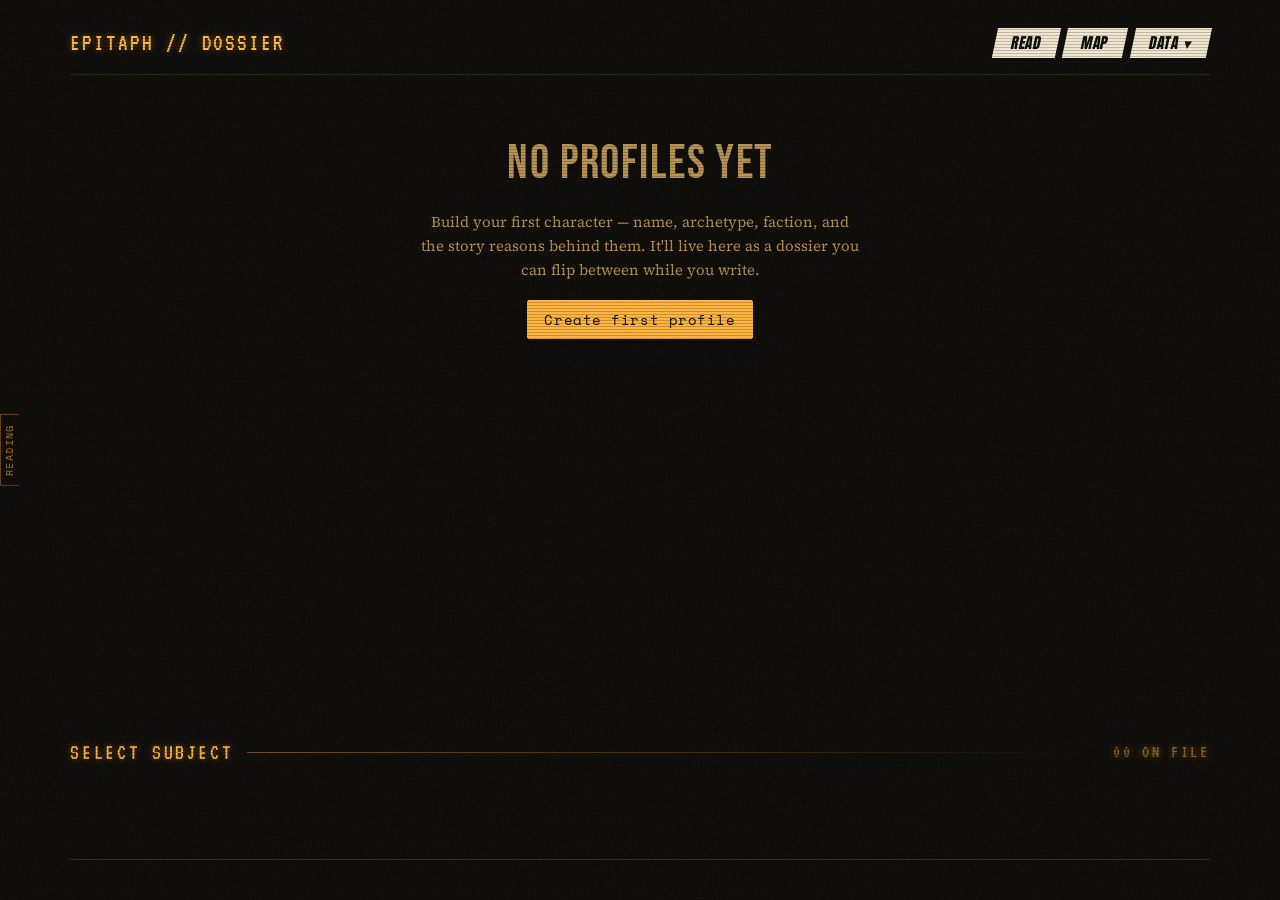
==== index.html @ 2713e851 "Publish 3.3: the book is read-only for readers Co-Authored-By: Claude Sonnet 5.5 <noreply@anthropic." ====
<!DOCTYPE html>
<html lang="en">
<head>
<meta charset="UTF-8">
<meta name="viewport" content="width=device-width, initial-scale=1.0">
<title>Epitaph — Dossier</title>
<link rel="preconnect" href="https://fonts.googleapis.com">
<link href="https://fonts.googleapis.com/css2?family=Anton&family=Bebas+Neue&family=Noto+Serif+JP:wght@500;900&family=Pirata+One&family=VT323&family=Space+Mono:wght@400;700&family=Unbounded:wght@600;700;800;900&family=Bodoni+Moda:ital,opsz,wght@0,6..96,400..700;1,6..96,400..700&family=Syncopate:wght@400;700&family=Rozha+One&family=Source+Serif+4:ital,opsz,wght@0,8..60,400;0,8..60,500;0,8..60,600;1,8..60,400&display=swap" rel="stylesheet">
<style>
  :root{
    --ink:#0c0b09;
    --ink-deep:#060504;
    --bone:#ece6d8;
    --dust:#9c927e;
    --ember:#b3492e;
    --ember-soft: rgba(179,73,46,0.16);
    --verdigris:#5b7a72;
    --verdigris-soft: rgba(91,122,114,0.18);
    --gold:#b9975b;
    --line: rgba(236,230,216,0.12);
    --panel:#141210;
  }
  *{box-sizing:border-box;}
  html,body{margin:0;padding:0;height:100%;}
  body{
    background: var(--ink);
    color: var(--bone);
    font-family:'Source Serif 4', serif;
    min-height:100vh;
    position:relative;
  }
  .grain{
    position:fixed; inset:0; pointer-events:none; z-index:100;
    opacity:0.09; mix-blend-mode: screen;
  }
  .display{
    font-family:'Bebas Neue', sans-serif;
    letter-spacing: 0.03em;
  }

  /* ============ LAYOUT SHELL ============ */
  .app{ max-width:min(1600px, 94vw); margin:0 auto; padding: 28px 32px 0; min-height:100vh; display:flex; flex-direction:column; position:relative; z-index:1; }

  .top-nav{
    display:flex; justify-content:space-between; align-items:center;
    padding-bottom:16px; border-bottom:1px solid var(--line);
  }
  .top-nav .brand{
    font-family:'Bebas Neue', sans-serif;
    font-size:20px; letter-spacing:0.08em; color: var(--dust);
  }
  .top-nav .actions{ display:flex; gap:10px; align-items:center; }
  /* Data ▾ dropdown in the top bar */
  .nav-menu{ position:relative; }
  .nav-menu > summary{ list-style:none; }
  .nav-menu > summary::-webkit-details-marker{ display:none; }
  .nav-menu[open] > summary{ --sb-bg:var(--amber); }
  .nav-menu-panel{
    position:absolute; right:0; top:calc(100% + 10px); z-index:50; min-width:250px;
    display:flex; flex-direction:column; background:var(--ink, #0e0c09); border:1px solid var(--amber-dim, var(--line));
    box-shadow:0 12px 30px rgba(0,0,0,.6);
  }
  .nav-menu-panel > *{
    display:flex; flex-direction:column; gap:2px; text-align:left; cursor:pointer; min-height:44px; justify-content:center;
    padding:10px 14px; background:none; border:0; border-bottom:1px solid var(--line); color:var(--bone);
    font-family:var(--f-display, 'Bebas Neue', sans-serif); font-size:17px; letter-spacing:.06em; text-transform:uppercase;
  }
  .nav-menu-panel > *:last-child{ border-bottom:0; }
  .nav-menu-panel small{ font-family:var(--f-mono, monospace); font-size:11px; letter-spacing:.02em; text-transform:none; color:var(--dust); }
  .nav-menu-panel > *:hover, .nav-menu-panel > *:focus-visible{ background:rgba(255,178,56,.12); color:var(--amber); outline:none; }
  .nav-menu-panel > .warn{ color:var(--ember); }
  .nav-menu-panel > a{ text-decoration:none; }
  .nav-menu-panel > .nav-menu-sep{ min-height:0; padding:8px 14px 4px; cursor:default; font-family:var(--f-mono, monospace); font-size:10px; letter-spacing:.22em; color:var(--dust); background:none !important; }
  .nav-menu > summary .checks-badge{ margin-left:4px; }
  .checks-badge[hidden]{ display:none !important; }
  /* character row: Delete sits apart at the end */
  .sig-menu > .sig-delete{ --sb-bg:var(--ember); --sb-fg:var(--bone); margin-left:auto; }
  .btn{
    font-family:'Source Serif 4', serif;
    font-size:14px; color: var(--bone);
    background:transparent; border:1px solid var(--line);
    padding:8px 16px; cursor:pointer; border-radius:2px;
    transition: border-color 0.2s ease, background 0.2s ease;
  }
  .btn:hover{ border-color: var(--dust); }
  .btn.primary{
    background: var(--ember); border-color: var(--ember); color: var(--bone);
  }
  .btn.primary:hover{ background:#c2532f; }
  .btn.ghost{ color: var(--dust); border-color: transparent; }
  .btn.ghost:hover{ color: var(--bone); }
  .btn.danger{ color:#c96a54; border-color: transparent; }
  .btn.danger:hover{ color:#e2846a; }

  /* ============ POSTER VIEW ============ */
  .poster-wrap{ flex:1; position:relative; }
  .poster{
    position:relative;
    min-height: 660px;
    padding: 36px 0 20px;
    display:flex; flex-direction:column;
  }

  .portrait-stage{
    position:relative;
    flex:1;
    display:flex; align-items:center; justify-content:center;
    min-height: 300px;
    margin: -20px 0;
    padding-top: 60px;
    overflow:hidden;
  }
  .portrait-stage::after{
    content:'';
    position:absolute; left:0; right:0; bottom:0; height:48%;
    background: linear-gradient(to bottom, transparent, var(--ink) 85%);
    z-index:2;
    pointer-events:none;
  }
  .chapter-overlay{
    position:absolute;
    top:2px; left:0; right:0;
    display:flex; justify-content:space-between; align-items:flex-start;
    z-index:4;
    width:100%;
    pointer-events:none;
  }
  .chapter-overlay .name{
    font-size: clamp(32px, 5vw, 54px);
    line-height:0.95;
    max-width:55%;
  }

  .side-gallery{
    position:absolute;
    top:50%; transform: translateY(-50%);
    display:flex; flex-direction:column; align-items:center; gap:8px;
    z-index:4;
    pointer-events:auto;
  }
  .side-gallery.left{ left:12px; }
  .side-gallery.right{ right:12px; }
  .gallery-col{ display:flex; flex-direction:column; gap:8px; }
  .page-arrow{
    background:transparent; border:none; color: var(--dust);
    cursor:pointer; padding:4px;
    display:flex; align-items:center; justify-content:center;
    transition: color 0.15s ease;
  }
  .page-arrow:hover{ color: var(--bone); }
  .page-arrow.hidden{ visibility:hidden; }
  .page-arrow svg{ display:block; }
  .page-arrow.up svg{ transform: rotate(-90deg); }
  .page-arrow.down svg{ transform: rotate(90deg); }

  .gallery-thumb{
    flex:0 0 auto;
    width:78px; height:78px;
    border:1px solid var(--line);
    background: var(--panel);
    cursor:pointer;
    position:relative;
    overflow:hidden;
    transition: border-color 0.2s ease;
    border-radius: 30%;
  }
  .gallery-thumb img{ width:100%; height:100%; object-fit:cover; display:block; }
  .gallery-thumb.active{ border-color: var(--ember); }
  .gallery-thumb .snap-label{
    position:absolute; bottom:0; left:0; right:0;
    font-size:9px; text-align:center; padding:1px;
    background: rgba(6,5,4,0.7); color: var(--dust);
    white-space:nowrap; overflow:hidden; text-overflow:ellipsis;
  }
  .gallery-thumb .snap-delete{
    position:absolute; top:2px; right:2px;
    width:16px; height:16px; border-radius:50%;
    background: rgba(6,5,4,0.8); color: var(--bone);
    font-size:11px; line-height:16px; text-align:center;
    opacity:0; transition:opacity 0.15s ease;
  }
  .gallery-thumb:hover .snap-delete{ opacity:1; }
  .ghost-type{
    position:absolute;
    top:46%; left:50%; transform: translate(-50%,-50%);
    font-family:'Anton', sans-serif;
    font-size: clamp(140px, 48vh, 340px);
    line-height:0.85;
    color: var(--bone);
    opacity: 0.13;
    white-space:nowrap;
    z-index:1;
    letter-spacing:0.01em;
    user-select:none;
    pointer-events:none;
    -webkit-mask-image: linear-gradient(to bottom, black 50%, transparent 88%);
    mask-image: linear-gradient(to bottom, black 50%, transparent 88%);
  }
  .portrait{
    position:relative; z-index:2;
    height: 420px;
    max-height: 52vh;
    display:flex; align-items:flex-end; justify-content:center;
  }
  .portrait img{
    max-height:100%; max-width:100%;
    object-fit:contain;
    filter: drop-shadow(0 20px 40px rgba(0,0,0,0.6));
    -webkit-mask-image: linear-gradient(to bottom, black 66%, transparent 94%);
    mask-image: linear-gradient(to bottom, black 66%, transparent 94%);
  }
  .portrait .silhouette{
    height:100%; opacity:0.35;
    -webkit-mask-image: linear-gradient(to bottom, black 66%, transparent 94%);
    mask-image: linear-gradient(to bottom, black 66%, transparent 94%);
  }

  .poster-footer{
    position:relative; z-index:3;
    display:flex; flex-direction:column; align-items:center;
    gap:14px;
    padding-top:10px;
    margin-top:-100px;
    text-align:center;
  }
  .faction-word{
    font-size: clamp(64px, 10vw, 120px);
    line-height:0.85;
    white-space:nowrap;
  }
  .faction-word.ember{ color: var(--ember); }
  .faction-word.verdigris{ color: var(--verdigris); }
  .faction-word.neutral{ color: var(--bone); }

  .lore-text{
    max-width: 480px;
    margin: 0 auto;
    padding-bottom:10px;
  }
  .lore-text .blurb{
    font-style:italic;
    font-size:14px;
    color: var(--bone);
    margin:0 0 8px;
    line-height:1.5;
  }
  .lore-text .backstory{
    font-size:13px;
    color: var(--dust);
    line-height:1.65;
    margin:0;
  }

  .poster-controls{
    position:absolute; top:0; right:0; z-index:4;
    display:flex; gap:8px;
    opacity:0; transition: opacity 0.2s ease;
  }
  .poster-wrap:hover .poster-controls{ opacity:1; }

  /* ============ THUMBNAIL RAIL ============ */
  .rail{
    display:flex; gap:10px; align-items:center;
    padding: 18px 0 28px;
    border-top:1px solid var(--line);
    overflow-x:auto;
  }
  .thumb{
    flex: 0 0 auto;
    width:56px; height:56px;
    border:1px solid var(--line);
    cursor:pointer;
    overflow:hidden;
    position:relative;
    background: var(--panel);
    transition: border-color 0.2s ease, transform 0.15s ease;
  }
  .thumb img{ width:100%; height:100%; object-fit:cover; }
  .thumb.active{ border-color: var(--ember); }
  .thumb:hover{ transform: translateY(-2px); }
  .thumb .initial{
    width:100%; height:100%; display:flex; align-items:center; justify-content:center;
    font-family:'Bebas Neue', sans-serif; font-size:20px; color: var(--dust);
  }
  .thumb-add{
    flex:0 0 auto; width:56px; height:56px;
    border:1px dashed var(--line);
    display:flex; align-items:center; justify-content:center;
    cursor:pointer; color: var(--dust);
    font-size:22px;
    transition: border-color 0.2s ease, color 0.2s ease;
  }
  .thumb-add:hover{ border-color: var(--dust); color: var(--bone); }

  /* ============ EMPTY STATE ============ */
  .empty-state{
    flex:1; display:flex; flex-direction:column; align-items:center; justify-content:center;
    text-align:center; gap:18px; padding: 60px 20px;
  }
  .empty-state .display{ font-size: clamp(32px,5vw,48px); color: var(--dust); }
  .empty-state p{ color: var(--dust); font-size:15px; max-width:440px; line-height:1.6; margin:0; }

  /* ============ SYSTEM SHEET (section 2) ============ */
  .system-section{
    border-top:1px solid var(--line);
    margin-top:14px;
    padding-top:40px;
  }
  .system-section .section-label{
    font-family:'Bebas Neue', sans-serif;
    letter-spacing:0.1em;
    font-size:14px;
    color: var(--dust);
    margin-bottom:22px;
  }
  /* ---- Terminal banner: analog system-record identity strip ---- */
  .terminal-banner{
    --accent: var(--gold);
    position:relative;
    border:1px solid var(--line);
    background: rgba(20,18,16,0.55);
    margin-bottom:32px;
    isolation:isolate;
  }
  .tb-head{
    display:flex; align-items:center; justify-content:space-between;
    padding:8px 14px;
    border-bottom:1px solid var(--line);
    position:relative;
  }
  .tb-head::after{
    /* second hairline for the "double-line border" accent, header only */
    content:''; position:absolute; left:14px; right:14px; bottom:-4px;
    height:1px; background:var(--line);
  }
  .tb-record{
    font-family:'Space Mono', monospace; font-size:10.5px; letter-spacing:0.12em;
    color: var(--dust); text-transform:uppercase;
  }
  .tb-status{
    font-family:'Space Mono', monospace; font-size:10.5px; letter-spacing:0.1em;
    color: var(--accent); text-transform:uppercase;
  }
  .tb-body{
    display:flex; gap:24px; align-items:flex-start;
    padding:20px 14px 18px;
  }
  .avatar-wrap{
    flex:0 0 auto;
    width:132px; height:176px;
    border-radius:2px;
    cursor:pointer;
    position:relative;
    overflow:visible;
    transition: width 0.3s ease, height 0.3s ease;
  }
  .avatar-clip{
    width:100%; height:100%;
    border-radius:inherit;
    overflow:hidden;
    border:1px solid var(--line);
    position:relative;
    transition: border-color 0.2s ease;
    background: var(--ink);
  }
  .avatar-wrap:hover .avatar-clip{ border-color: var(--dust); }
  .avatar-clip img{ width:100%; height:100%; object-fit:cover; display:block; filter:grayscale(0.15) contrast(1.04); }
  .avatar-wrap.expanded{ width:280px; height:373px; }
  .avatar-clip .expand-hint{
    position:absolute; bottom:0; left:0; right:0; text-align:center;
    font-size:9px; letter-spacing:0.06em; color: var(--bone);
    font-family:'Space Mono', monospace;
    background: rgba(6,5,4,0.65); padding:4px 0;
    opacity:0; transition:opacity 0.2s ease;
  }
  .avatar-wrap:hover .expand-hint{ opacity:1; }
  .tb-portrait-label{
    position:absolute; top:6px; left:6px; z-index:5;
    font-family:'Space Mono', monospace; font-size:8.5px; letter-spacing:0.12em;
    color: var(--bone); background: rgba(6,5,4,0.6); padding:2px 5px;
    pointer-events:none;
  }
  .tb-corner-marks{ position:absolute; inset:-1px; pointer-events:none; z-index:4; }

  .reposition-btn{
    position:absolute; z-index:6;
    background: rgba(6,5,4,0.78); color: var(--bone);
    border:1px solid var(--line); border-radius:50%;
    width:24px; height:24px;
    display:flex; align-items:center; justify-content:center;
    cursor:pointer; font-size:12px; line-height:1;
    opacity:0; transition: opacity 0.2s ease, border-color 0.2s ease;
  }
  .reposition-btn:hover{ border-color: var(--dust); }
  .portrait:hover .reposition-btn{ opacity:1; }
  #repositionPortraitBtn{ bottom:8px; right:8px; }
  .avatar-edit-btn{ top:6px; right:6px; }
  .avatar-wrap:hover .avatar-edit-btn{ opacity:1; }

  .adjust-preview{
    position:relative; width:100%; max-width:260px; margin:0 auto;
    overflow:hidden; border:1px solid var(--line); background: var(--ink);
    cursor: grab; user-select:none; touch-action:none;
  }
  .adjust-preview.dragging{ cursor: grabbing; }
  .adjust-preview.circle{ border-radius:30%; aspect-ratio:1/1; }
  .adjust-preview.rect{ aspect-ratio:3/4; }
  .adjust-preview img{
    width:100%; height:100%; object-fit:cover; display:block; pointer-events:none;
  }
  .adjust-hint{
    text-align:center; font-size:11px; color: var(--dust);
    margin:10px 0 0; font-style:italic;
  }

  .tb-identity{ flex:1; min-width:0; padding-top:2px; container-type: inline-size; }
  .tb-name{
    font-family:'Bebas Neue', sans-serif;
    letter-spacing:0.02em;
    font-size: clamp(24px, 3.2vw, 34px);
    color: var(--bone);
    margin-bottom:4px;
  }
  .tb-titles-inline{
    font-family:'Space Mono', monospace; font-size:10.5px; letter-spacing:0.03em;
    color: var(--dust); margin-bottom:14px; line-height:1.6;
  }

  .titles-row{ display:flex; flex-direction:column; margin-top:6px; border-top:1px solid var(--line); }
  .title-chip{
    display:flex; align-items:center; justify-content:space-between; gap:14px;
    font-family:'Space Mono', monospace;
    font-size:11px; letter-spacing:0.02em;
    color: var(--dust);
    padding:7px 2px;
    border-bottom:1px dotted var(--line);
  }
  .title-chip .chip-label{ color: var(--bone); }
  .title-chip.rank-chip .chip-tier{
    font-size:9px; letter-spacing:0.1em; color: var(--dust); white-space:nowrap;
  }
  .tick-bar{ display:flex; gap:2px; flex:0 0 auto; }
  .tick-bar .tick{ width:4px; height:9px; background: var(--line); }
  .tick-bar .tick.on{ background: var(--accent); }

  .tb-strip{
    display:flex; flex-wrap:wrap;
    border-top:1px solid var(--line);
  }
  .tb-field{
    flex:1 1 180px; min-width:150px;
    padding:10px 14px;
    border-right:1px solid var(--line);
    border-bottom:1px solid var(--line);
  }
  .tb-field:last-child{ border-right:none; }
  .tb-field-label{
    display:block; font-family:'Space Mono', monospace; font-size:9px; letter-spacing:0.12em;
    color: var(--dust); margin-bottom:4px;
  }
  .tb-field-value{ font-size:13.5px; color: var(--bone); }
  .tb-field-value.empty{ color: var(--dust); font-style:italic; }

  .tb-divine-strip{
    display:flex; align-items:center; gap:10px; flex-wrap:wrap;
    padding:9px 14px;
    border-top:1px solid var(--line);
  }
  .tb-divine-label{
    font-family:'Space Mono', monospace; font-size:9px; letter-spacing:0.12em; color: var(--dust);
  }
  .tb-divine-marks{ display:flex; gap:14px; flex-wrap:wrap; }
  .tb-divine-mark{
    font-family:'Space Mono', monospace; font-size:10.5px; letter-spacing:0.06em;
    color: var(--dust);
  }
  .tb-divine-mark.active{ color: var(--accent); }

  .system-grid{
    column-count: 2;
    column-gap: 18px;
  }
  @media (min-width: 1400px){
    .system-grid{ column-count: 3; }
  }
  .sys-panel{
    border:2px solid var(--line);
    background: var(--panel);
    padding:0;
    overflow:hidden;
    width: 100%;
    position:relative;
  }
  .sys-panel .panel-titlebar{
    display:flex; justify-content:space-between; align-items:center;
    background: var(--bone); color: var(--ink);
    padding:7px 12px;
    font-family:'Space Mono', monospace;
    font-size:12px; font-weight:700; letter-spacing:0.06em;
  }
  .sys-panel .panel-titlebar .x{
    width:14px; height:14px;
    border:1.3px solid var(--ink);
    display:flex; align-items:center; justify-content:center;
    font-size:10px; line-height:1;
  }
  .sys-panel .panel-body{ padding:18px 20px; }
  .radar-wrap{ display:flex; justify-content:center; margin-bottom:16px; }

  .stat-bars{ display:flex; flex-direction:column; gap:9px; }
  .stat-bar-row{ display:flex; align-items:center; gap:8px; }
  .stat-bar-row .stat-label{
    width:64px; flex:0 0 auto;
    font-size:10.5px; color: var(--dust);
    text-transform:uppercase; letter-spacing:0.04em;
    font-family:'Space Mono', monospace;
  }
  .lv-tag{
    width:30px; flex:0 0 auto;
    font-size:10.5px; color: var(--bone);
    font-family:'Space Mono', monospace;
  }
  .bar-track{
    flex:1; height:6px;
    background: rgba(240,237,228,0.1);
    position:relative; overflow:hidden;
  }
  .bar-fill{
    position:absolute; top:0; left:0; bottom:0;
    background: var(--ember);
  }

  .skill-list, .relationship-list{
    list-style:none; margin:0; padding:0;
    display:flex; flex-direction:column; gap:12px;
  }
  .skill-list li, .relationship-list li{
    border-bottom:1px solid var(--line); padding-bottom:10px;
  }
  .skill-list li:last-child, .relationship-list li:last-child{ border-bottom:none; padding-bottom:0; }
  .sk-name, .rel-name{ font-size:14px; color: var(--bone); margin-bottom:4px; display:flex; align-items:center; gap:8px; }
  .sk-desc, .rel-note{ font-size:12.5px; color: var(--dust); line-height:1.5; margin-top:5px; }
  .rel-tag{ font-size:10.5px; color: var(--ember); letter-spacing:0.04em; margin-left:auto; }
  /* Linked relationships: the name is a button that opens that character's dossier. */
  .rel-link{
    font:inherit; color: var(--bone); background:none; border:0; padding:0; cursor:pointer;
    text-align:left; border-bottom:1px dotted var(--dust);
  }
  .rel-link:hover, .rel-link:focus-visible{ color: var(--ember); border-bottom-color: var(--ember); outline:none; }
  /* Inferred back-references: shown after the hand-authored list, never merged into it. */
  .relationship-list.inferred{ margin-top:14px; padding-top:12px; border-top:1px dashed var(--line); }
  .relationship-list.inferred .rel-name{ color: var(--dust); }
  .rel-inferred-mark{
    font-family:'Space Mono', monospace; font-size:9.5px; letter-spacing:0.1em; text-transform:uppercase;
    color: var(--dust); border:1px solid var(--line); padding:1px 5px;
  }

  /* ---- Inventory (archive-style rows: icon | title+desc | photo) ---- */
  .archive-list{ display:flex; flex-direction:column; }
  .archive-item{
    display:flex; align-items:center; gap:16px;
    padding:14px 0;
    border-bottom:1px solid var(--line);
  }
  .archive-item:last-child{ border-bottom:none; }
  .archive-icon{
    width:52px; height:52px; flex:0 0 auto;
    border:1px solid var(--line);
    background: var(--ink);
    display:flex; align-items:center; justify-content:center;
    overflow:hidden; color: var(--dust); font-size:20px;
  }
  .archive-icon img{ width:100%; height:100%; object-fit:cover; display:block; }
  .archive-body{ flex:1; min-width:0; }
  .archive-title{
    font-family:'Bebas Neue', sans-serif;
    letter-spacing:0.04em; font-size:17px;
    color: var(--bone); margin-bottom:4px;
  }
  .archive-desc{ font-size:12.5px; color: var(--dust); line-height:1.5; }
  .archive-photo{
    width:68px; height:68px; flex:0 0 auto;
    border:1px solid var(--line);
    overflow:hidden; background: var(--ink);
  }
  .archive-photo img{ width:100%; height:100%; object-fit:cover; display:block; }

  /* ---- Inventory editor (inside modal) ---- */
  .inv-editor-wrap{ display:flex; flex-direction:column; gap:10px; }
  .inv-edit-row{
    display:flex; align-items:flex-start; gap:10px;
    border:1px solid var(--line); padding:12px; position:relative;
  }
  .inv-img-drop{
    width:52px; height:52px; flex:0 0 auto;
    border:1px dashed var(--line);
    display:flex; align-items:center; justify-content:center;
    cursor:pointer; overflow:hidden; background: var(--ink);
    font-size:9.5px; color: var(--dust); text-align:center; line-height:1.3;
    transition: border-color 0.2s ease;
  }
  .inv-img-drop:hover{ border-color: var(--dust); }
  .inv-img-drop.large{ width:68px; height:68px; }
  .inv-img-drop img{ width:100%; height:100%; object-fit:cover; }
  .inv-edit-fields{ flex:1; min-width:0; display:flex; flex-direction:column; gap:6px; }
  .inv-edit-fields input[type=text], .inv-edit-fields textarea{
    width:100%; background: var(--ink); border:1px solid var(--line);
    color: var(--bone); font-family:'Source Serif 4', serif; font-size:13.5px;
    padding:8px 10px; border-radius:2px;
  }
  .inv-edit-fields input[type=text]:focus, .inv-edit-fields textarea:focus{
    outline:none; border-color: var(--dust);
  }
  .inv-edit-fields textarea{ resize:vertical; min-height:44px; line-height:1.4; }
  .inv-remove-btn{
    position:absolute; top:8px; right:8px;
    background:transparent; border:none; color: var(--dust);
    font-size:17px; line-height:1; cursor:pointer; padding:2px 4px;
  }
  .inv-remove-btn:hover{ color: var(--ember); }
  /* ---- Mini system windows (fast single-field edit shortcuts, stacked on originals) ---- */
  .sys-panel-wrap{
    position:relative;
    display:inline-block;
    width:100%;
    break-inside:avoid;
    margin-bottom:18px;
    vertical-align:top;
  }
  .sys-panel-wrap.full{ column-span: all; display:block; width:100%; }

  @keyframes mwPopIn{
    0%{ opacity:0; transform: translateY(10px) scale(0.9) rotate(-0.6deg); }
    100%{ opacity:1; transform: translateY(0) scale(1) rotate(-0.6deg); }
  }
  @keyframes mwPopInHeader{
    0%{ opacity:0; transform: translateY(-10px) scale(0.9) rotate(0.5deg); }
    100%{ opacity:1; transform: translateY(0) scale(1) rotate(0.5deg); }
  }

  .skill-tree-wrap{ display:flex; justify-content:center; }
  .skill-tree-svg text{
    font-family:'Space Mono', monospace;
    font-size:12px;
    pointer-events:none;
  }
  .skill-node{
    cursor:pointer;
    transition: transform 0.55s cubic-bezier(.4,0,.2,1);
  }
  .skill-node.converge{
    transform: translate(var(--dx), var(--dy));
  }
  .node-visual{
    transition: transform 0.2s ease;
  }
  .skill-node:hover .node-visual{
    transform: scale(1.16);
  }
  .node-visual .ring-outer{ transition: filter 0.2s ease; }
  .skill-node:hover .node-visual .ring-outer{ filter: drop-shadow(0 0 5px currentColor); }

  #skillRotateGroup{
    transition: transform 0.65s ease-in-out;
  }
  #skillRotateGroup.spinning{
    transform: rotate(360deg);
  }

  .corruption-toggle-row{
    display:flex; align-items:center; gap:10px;
    margin-bottom:16px;
    padding-bottom:14px;
    border-bottom:1px dotted var(--line);
    flex-wrap:wrap;
  }
  .corruption-toggle-row .toggle-label{
    font-family:'Space Mono', monospace;
    font-size:10.5px; color: var(--dust); letter-spacing:0.06em;
  }
  .toggle-btn{
    font-family:'Space Mono', monospace;
    font-size:10.5px; letter-spacing:0.05em;
    background:transparent; border:1px solid var(--line);
    color: var(--dust); padding:5px 12px; cursor:pointer;
    transition: all 0.15s ease;
  }
  .toggle-btn.active{ background: var(--bone); color: var(--ink); border-color: var(--bone); }
  .toggle-btn:not(.active):hover{ color: var(--bone); border-color: var(--dust); }
  .color-picker-input{
    width:26px; height:26px;
    border:1px solid var(--line);
    background:transparent;
    cursor:pointer;
    padding:0;
  }

  .skill-tooltip{
    position:fixed; z-index:300;
    pointer-events:none;
    background: var(--panel);
    border:1px solid var(--line);
    padding:10px 14px;
    max-width:240px;
    font-family:'Source Serif 4', serif;
    font-size:12.5px; line-height:1.55;
    color: var(--dust);
    opacity:0;
    transition: opacity 0.15s ease;
  }
  .skill-tooltip strong{
    display:block;
    font-family:'Space Mono', monospace;
    font-size:11.5px; letter-spacing:0.04em;
    color: var(--bone);
    margin-bottom:5px;
  }
  .skill-tooltip.visible{ opacity:1; }
  .sys-empty{ color: var(--dust); font-size:13px; font-style:italic; }

  /* ---- Story Arc: structured fields ---- */

  /* ---- Knowledge & Secrets ---- */
  .know-sec-block{ margin-bottom:20px; }
  .know-sec-block:last-child{ margin-bottom:0; }
  .knowledge-list, .secrets-list{ list-style:none; margin:0; padding:0; display:flex; flex-direction:column; gap:12px; }
  .knowledge-list li{
    font-size:13.5px; line-height:1.6; color: var(--bone);
    border-bottom:1px solid var(--line); padding-bottom:10px;
  }
  .knowledge-list li:last-child{ border-bottom:none; padding-bottom:0; }
  .secrets-list li{ border-bottom:1px solid var(--line); padding-bottom:10px; }
  .secrets-list li:last-child{ border-bottom:none; padding-bottom:0; }
  .secret-text{ font-size:14px; color: var(--bone); margin-bottom:4px; }
  .secret-meta{ font-size:11.5px; color: var(--dust); letter-spacing:0.02em; }
  .secret-meta.known{ color: var(--ember); }

  @container (max-width: 640px){
    .system-grid{ column-count: 1; }
  }

  @media (max-width: 640px){
    .app{ max-width:100%; padding: 20px 16px 0; }
    .system-grid{ column-count: 1; }
    .avatar-wrap{ width:104px; height:139px; }
    .avatar-wrap.expanded{ width:230px; height:307px; }
  }

  @media (max-width: 420px){
    .tb-body{ flex-direction:column; gap:16px; }
    .avatar-wrap{ width:120px; height:160px; }
  }

  @media (max-width: 480px){
    .top-nav{ flex-direction:column; align-items:flex-start; gap:10px; }
    .top-nav .brand{ font-size:17px; }
    .top-nav .actions{ width:100%; flex-wrap:wrap; }
    .nav-menu-panel{ right:auto; left:0; min-width:min(250px, calc(100vw - 32px)); }
  }

  /* ============ MODAL (form + confirm) ============ */
  .modal-backdrop{
    position:fixed; inset:0; background: rgba(6,5,4,0.78);
    display:flex; align-items:center; justify-content:center;
    z-index:200; padding:24px;
    opacity:0; pointer-events:none;
    transition: opacity 0.2s ease;
  }
  .modal-backdrop.visible{ opacity:1; pointer-events:auto; }
  .modal{
    background: var(--panel);
    border:1px solid var(--line);
    width:100%; max-width:640px;
    max-height:86vh; overflow-y:auto;
    padding: 30px 32px 28px;
    opacity:0;
    transform: scale(0.94) translateY(14px);
    transition: opacity 0.22s cubic-bezier(.16,1,.3,1), transform 0.22s cubic-bezier(.16,1,.3,1);
  }
  .modal-backdrop.visible .modal{
    opacity:1;
    transform: scale(1) translateY(0);
  }
  .modal h2{
    font-family:'Bebas Neue', sans-serif;
    font-size:26px; letter-spacing:0.03em;
    margin:0 0 4px;
  }
  .modal .sub{ color: var(--dust); font-size:13.5px; margin:0 0 22px; }

  .field{ margin-bottom:16px; }
  .field label{
    display:block; font-size:12.5px; color: var(--dust);
    margin-bottom:6px;
  }
  .field input[type=text], .field select, .field textarea{
    width:100%;
    background: var(--ink);
    border:1px solid var(--line);
    color: var(--bone);
    font-family:'Source Serif 4', serif;
    font-size:14.5px;
    padding:10px 12px;
    border-radius:2px;
  }
  .field input[type=text]:focus, .field select:focus, .field textarea:focus{
    outline:none; border-color: var(--dust);
  }
  .field textarea{ resize:vertical; min-height:70px; line-height:1.5; }
  .field-row{ display:flex; gap:14px; }
  .field-row .field{ flex:1; }

  .dropzone{
    border:1px dashed var(--line);
    padding:16px; text-align:center;
    cursor:pointer; color: var(--dust); font-size:13px;
    display:flex; align-items:center; justify-content:center; gap:12px;
  }
  .dropzone:hover{ border-color: var(--dust); }
  .dropzone img{ max-height:60px; }

  /* Visually hidden but still real/clickable — display:none file inputs are
     unreliable to trigger programmatically on some mobile browsers (notably
     iOS Safari and in-app browsers like Instagram/Facebook's WebView). */
  .visually-hidden-input{
    position:absolute; width:1px; height:1px; padding:0; margin:-1px;
    overflow:hidden; clip:rect(0,0,0,0); white-space:nowrap; border:0;
  }

  .modal-actions{
    display:flex; justify-content:space-between; align-items:center;
    margin-top:24px; padding-top:18px; border-top:1px solid var(--line);
  }

  /* confirm step */
  .confirm-box{ text-align:center; padding: 10px 0 4px; }
  .confirm-box .display{ font-size:24px; color:var(--bone); margin-bottom:8px; }
  .confirm-box p{ color: var(--dust); font-size:14px; margin:0 0 22px; }
  .confirm-actions{ display:flex; gap:10px; justify-content:center; }

  ::-webkit-scrollbar{ width:8px; height:8px; }
  ::-webkit-scrollbar-thumb{ background: var(--line); }
  /* ============ STORYBOOK (type "open" anywhere to trigger) ============ */
  .loading-popup{
    position:fixed; inset:0; z-index:500;
    display:flex; align-items:center; justify-content:center;
    background: rgba(6,5,4,0.6);
    opacity:0; pointer-events:none;
    transition: opacity 0.2s ease;
  }
  .loading-popup.visible{ opacity:1; pointer-events:auto; }

  /* ---- Lightweight toast notifications (upload/save failures, etc.) ---- */
  .toast-stack{
    position:fixed; bottom:20px; left:50%; transform:translateX(-50%);
    z-index:700; display:flex; flex-direction:column; gap:8px; align-items:center;
    pointer-events:none; width:min(92vw, 420px);
  }
  .toast{
    font-family:'Space Mono', monospace; font-size:12px; letter-spacing:0.02em; line-height:1.5;
    background: var(--ink); border:1px solid var(--ember); color: var(--bone);
    padding:10px 16px; border-radius:2px; box-shadow:0 6px 20px rgba(0,0,0,0.4);
    opacity:0; transform:translateY(8px); transition: opacity 0.25s ease, transform 0.25s ease;
    pointer-events:auto; text-align:center;
  }
  .toast.visible{ opacity:1; transform:translateY(0); }
  .loading-window{
    width:320px;
    border:2px solid var(--bone);
    background: var(--ink);
  }
  .loading-titlebar{
    display:flex; justify-content:space-between; align-items:center;
    background: var(--bone); color: var(--ink);
    padding:6px 10px;
    font-family:'Space Mono', monospace; font-size:12px; font-weight:700; letter-spacing:0.06em;
  }
  .loading-titlebar .x{
    cursor:pointer; width:16px; height:16px;
    border:1.5px solid var(--ink);
    display:flex; align-items:center; justify-content:center;
    font-size:11px;
  }
  .loading-body{ padding:22px 20px; text-align:center; }
  .loading-text{
    font-family:'Space Mono', monospace; font-size:12px; letter-spacing:0.04em;
    color: var(--bone); margin-bottom:14px;
  }
  .loading-bar-track{
    position:relative; height:22px;
    border:1.5px solid var(--bone);
    background: var(--panel);
  }
  .loading-bar-fill{
    position:absolute; top:0; left:0; bottom:0; width:0%;
    background: var(--ember);
    transition: width 0.2s ease;
  }
  .loading-pct{
    position:absolute; inset:0; display:flex; align-items:center; justify-content:center;
    font-family:'Space Mono', monospace; font-size:11px; color: var(--bone); letter-spacing:0.05em;
    mix-blend-mode: difference;
  }

  .book-backdrop{
    position:fixed; inset:0; z-index:400;
    background: rgba(4,3,2,0.86);
    opacity:0; pointer-events:none;
    transition: opacity 0.5s ease;
  }
  .book-backdrop.active{ opacity:1; pointer-events:auto; }

  .book-stage{
    position:fixed; inset:0; z-index:410;
    display:flex; align-items:center; justify-content:center;
    pointer-events:none;
    perspective: 1600px;
  }
  .book-stage.active{ pointer-events:auto; }

  .book{
    position:relative;
    width:560px; max-width:90vw; height:380px;
    transform: translateY(-160vh) rotate(-4deg);
    opacity:0;
    transition: transform 1s cubic-bezier(.22,.68,.29,1.15), opacity 0.4s ease;
  }
  .book.dropped{ transform: translateY(0) rotate(0deg); opacity:1; }

  .book-pages-wrap{
    position:absolute; inset:0;
    display:flex;
    background: var(--panel);
    border:2px solid var(--bone);
    box-shadow: 0 30px 60px rgba(0,0,0,0.6);
  }
  .book-page{ flex:1; padding:24px; overflow-y:auto; }
  .book-page.left-page{ border-right:1px dashed var(--line); }
  .book-page h3{
    font-family:'Bebas Neue', sans-serif; letter-spacing:0.06em;
    margin:0 0 14px; color: var(--bone); font-size:20px;
  }
  .book-links{ list-style:none; margin:0; padding:0; display:flex; flex-direction:column; gap:10px; }
  .book-links a{
    color: var(--dust); text-decoration:none; font-size:14px;
    border-bottom:1px dotted var(--line); padding-bottom:4px; display:inline-block;
  }
  .book-links a:hover{ color: var(--bone); border-color: var(--dust); }
  .book-hint{ font-size:11px; color: var(--dust); margin-top:18px; font-style:italic; }

  .book-cover{
    position:absolute; inset:0;
    background: var(--ink);
    border:2px solid var(--bone);
    transform-origin: left center;
    transform: rotateY(0deg);
    transition: transform 1s ease;
    z-index:5;
    display:flex; align-items:center; justify-content:center;
    backface-visibility:hidden;
  }
  .book-cover span{
    font-family:'Bebas Neue', sans-serif;
    font-size:28px; letter-spacing:0.1em; color: var(--bone);
  }
  .book.open .book-cover{ transform: rotateY(-165deg); }

  .book-close{
    position:absolute; top:-14px; right:-14px; z-index:20;
    width:30px; height:30px; border-radius:50%;
    background: var(--bone); color: var(--ink); border:none; cursor:pointer;
    font-size:16px; display:flex; align-items:center; justify-content:center;
    opacity:0; pointer-events:none; transition:opacity 0.3s ease;
  }
  .book.open .book-close{ opacity:1; pointer-events:auto; }

  @media (max-width: 640px){
    .book{ width:92vw; height:min(82vh, 640px); }
    .book-pages-wrap{ flex-direction:column; }
    .book-page{ padding:16px; }
    .book-page.left-page{ border-right:none; border-bottom:1px dashed var(--line); flex:0 0 42%; }
    .book-page.right-page{ flex:1; min-height:0; }
    .terminal{ font-size:11.5px; }
  }

  .terminal{
    background: var(--ink); border:1px solid var(--line);
    height:100%; display:flex; flex-direction:column;
    font-family:'Space Mono', monospace; font-size:12px;
  }
  .terminal-log{ flex:1; overflow-y:auto; padding:10px; color: var(--dust); line-height:1.6; }
  .terminal-log .term-cmd{ color: var(--bone); }
  .terminal-input-row{ display:flex; align-items:center; gap:6px; border-top:1px solid var(--line); padding:8px 10px; }
  .terminal-prompt{ color: var(--ember); }
  .terminal-input-row input{
    flex:1; background:transparent; border:none; outline:none;
    color: var(--bone); font-family:'Space Mono', monospace; font-size:12px;
  }


  /* ============ GENERATION SECTION ============ */
  .generation-section{ margin-top:44px; padding-bottom:60px; }
  .generation-section .section-label{ margin-bottom:14px; }
  .gen-status-pill{
    font-family:'Space Mono', monospace; font-size:10px; letter-spacing:0.08em;
    padding:3px 9px; border:1px solid var(--line); text-transform:uppercase;
  }
  .gen-status-pill.draft{ color: var(--gold); border-color: var(--gold); }
  .gen-status-pill.committed{ color: var(--verdigris); border-color: var(--verdigris); }
  .inv-edit-row{ flex-wrap:wrap; }
  .inv-marks{ flex:1 1 100%; border-top:1px dashed var(--line); padding-top:8px; }
  .inv-marks summary{ cursor:pointer; min-height:44px; display:flex; align-items:center; color:var(--amber); font-size:13px; letter-spacing:.08em; text-transform:uppercase; }
  .inv-bound-label{ display:flex; flex-direction:column; gap:4px; font-size:12px; color:var(--dust); margin:6px 0 10px; }
  .mark-sep{ font-family:var(--f-crt, monospace); color:var(--amber-dim); letter-spacing:.2em; margin:18px 0 8px; }
  .from-tag{ display:inline-block; font-family:var(--f-crt, monospace); font-size:12px; letter-spacing:.12em; color:var(--amber); border:1px dashed var(--amber-dim); padding:0 5px; margin:2px 0 6px; }
  .inv-warn{ color:var(--ember); font-size:12px; }
  .inv-slot.twice{ border-color:var(--ember) !important; }
  .inv-edit-row.linked .inv-img-drop.static{ cursor:default; }
  .inv-lib-name{ font-weight:400; color:var(--bone); font-size:15px; }
  .inv-lib-meta{ color:var(--dust); font-size:12px; }
  .inv-note-input{ width:100%; background:var(--ink); border:1px solid var(--line); color:var(--bone); padding:8px 10px; font:inherit; font-size:13.5px; min-height:40px; }
  .inv-to-lib{ align-self:flex-start; min-height:36px; font-size:12px; }
  .inv-add-bar{ display:flex; gap:8px; flex-wrap:wrap; align-items:center; margin-top:4px; }
  .inv-add-bar select{ flex:1 1 180px; min-width:0; min-height:44px; background:var(--ink); border:1px solid var(--line); color:var(--bone); padding:8px; font:inherit; }
  .inv-add-bar .btn{ min-height:44px; }
  .inv-quick{ display:flex; flex-direction:column; gap:8px; border:1px dashed var(--amber-dim); padding:12px; margin-top:8px; }
  .inv-quick input, .inv-quick textarea, .inv-quick select{ width:100%; background:var(--ink); border:1px solid var(--line); color:var(--bone); padding:8px 10px; font:inherit; font-size:14px; min-height:44px; }
  .inv-quick label{ display:flex; flex-direction:column; gap:4px; font-size:12px; color:var(--dust); }
  .inv-quick-btns{ display:flex; gap:8px; flex-wrap:wrap; }
  .mark-item{ margin-bottom:14px; }
  .mark-item > b{ font-weight:400; color:var(--bone); font-size:18px; }
  .mark-item .mark-lines{ margin-top:6px; }
  .bound-tag{ display:inline-block; font-family:var(--f-crt, monospace); font-size:12px; letter-spacing:.12em; color:var(--verdigris); border:1px dashed var(--verdigris); padding:0 5px; margin:2px 0 6px; }
  .slot-marks{ display:flex; gap:3px; flex-wrap:wrap; justify-content:center; }
  .slot-marks .mk{ font-style:normal; font-size:10px; line-height:1.3; padding:0 3px; border:1px solid var(--gold); color:var(--gold); text-shadow:none; }
  .slot-marks .mk.curse{ border-color:var(--ember); color:var(--ember); }
  .slot-marks .mk.binding, .slot-marks .mk.bound{ border-color:var(--verdigris); color:var(--verdigris); }
  .locked-note{ font-family:var(--f-crt, monospace); font-size:14px; letter-spacing:.12em; color:var(--verdigris); border:1px dashed var(--verdigris); padding:6px 10px; align-self:center; }
  .brief-body{ padding:18px 22px; display:flex; flex-direction:column; gap:10px; background:#070502; }
  .brief-title{ color:var(--amber-hi); letter-spacing:.06em; margin:0 0 6px; }
  .brief-row{ display:grid; grid-template-columns:170px minmax(0,1fr); gap:12px; border-top:1px dashed rgba(255,178,56,.18); padding-top:8px; }
  .brief-k{ color:var(--amber-dim); letter-spacing:.08em; }
  .brief-v p{ margin:0 0 4px; overflow-wrap:anywhere; }
  /* wrist engraving (Subject File) and level names */
  .wrist{ padding:10px 0 4px; }
  .wrist-k{ font-family:var(--f-mono); font-size:10px; letter-spacing:.22em; color:var(--dust); margin-bottom:8px; }
  .wrist-band{ display:grid; grid-template-columns:repeat(7, minmax(0,1fr)); gap:4px; padding:8px 10px; border-top:1px solid var(--amber-dim); border-bottom:1px solid var(--amber-dim);
    background:repeating-linear-gradient(90deg, rgba(255,178,56,.04) 0 2px, transparent 2px 6px); border-radius:14px / 40%; }
  .wrist-n{ font-family:var(--f-display); font-size:26px; line-height:1.1; text-align:center; color:var(--bone); text-shadow:0 1px 0 #000, 0 -1px 0 rgba(255,220,170,.25); cursor:default; outline:none; border-radius:4px; }
  .wrist-n:hover, .wrist-n:focus-visible{ color:var(--amber); text-shadow:var(--phosphor-glow); background:rgba(255,178,56,.08); }
  .wrist-n.hot{ color:#f08a74; }
  .wrist-n.mastered{ color:var(--gold); text-shadow:0 0 8px rgba(227,185,92,.6); }
  .wrist-n.blank{ background:linear-gradient(180deg, transparent 40%, rgba(255,178,56,.12) 40% 60%, transparent 60%); }
  .wrist-read{ font-family:var(--f-crt); font-size:17px; color:var(--amber); min-height:22px; margin-top:6px; text-transform:uppercase; }
  .wrist.none .wrist-read{ color:var(--dust); }
  .gauge .g-name{ display:block; font-family:'Pirata One', serif; font-weight:400; font-size:17px; color:var(--bone); text-shadow:none; letter-spacing:0; line-height:1.1; margin-bottom:2px; }
  .gauge .g-name.mastered{ color:var(--gold); text-shadow:0 0 8px rgba(227,185,92,.6); }
  .gauge span{ font-size:12px; color:var(--amber-dim); }
  .bf-stat span small{ display:block; font-family:'Pirata One', serif; font-size:13px; letter-spacing:0; text-transform:none; color:var(--bone); }
  /* Chapter brief: grouped panels */
  .bf{ gap:16px; padding:20px 22px 22px; }
  .bf-head{ display:flex; flex-wrap:wrap; justify-content:space-between; align-items:flex-end; gap:14px; padding-bottom:14px; border-bottom:1px solid var(--line); }
  .bf-kicker{ font-family:var(--f-mono); font-size:11px; letter-spacing:.22em; color:var(--dust); text-transform:uppercase; }
  .bf-name{ font-family:var(--f-display); font-size:clamp(40px,5vw,64px); line-height:.9; color:var(--bone); text-transform:uppercase; }
  .bf-line{ font-family:var(--f-crt); font-size:21px; color:var(--amber); text-shadow:var(--phosphor-glow); }
  .bf-chips{ display:flex; flex-wrap:wrap; gap:6px; align-items:center; }
  .bf-chip{ font-family:var(--f-crt); font-size:17px; padding:2px 10px; border:1px solid var(--amber-dim); color:var(--bone); transform:skewX(-10deg); text-decoration:none; }
  .bf-chip.presence-alive{ background:var(--amber); color:var(--ink); border-color:var(--amber); }
  .bf-chip.presence-dead{ background:var(--ember); color:#fff4ef; border-color:var(--ember); }
  .bf-chip.presence-missing{ border-style:dashed; }
  .bf-chip.threat{ color:var(--amber); }
  .bf-read{ background:var(--verdigris); color:#071512; border-color:var(--verdigris); }
  .bf-grid{ display:grid; grid-template-columns:repeat(auto-fit, minmax(min(100%, 440px), 1fr)); gap:12px; }
  .bf-panel{ border:1px solid var(--line); background:var(--panel); padding:12px 14px; display:flex; flex-direction:column; gap:8px; }
  .bf-panel h4{ margin:0 0 2px; display:flex; justify-content:space-between; align-items:baseline; font-family:var(--f-mono); font-size:12px; font-weight:700; letter-spacing:.24em; color:var(--ink); background:var(--bone); padding:4px 10px; }
  .bf-panel h4 small{ font-family:var(--f-jp); font-size:11px; letter-spacing:0; }
  .bf-row{ display:flex; flex-direction:column; gap:2px; border-top:1px dashed rgba(255,178,56,.15); padding-top:7px; }
  .bf-row:first-of-type{ border-top:0; padding-top:0; }
  .bf-k{ font-family:var(--f-mono); font-size:10px; letter-spacing:.18em; color:var(--dust); text-transform:uppercase; }
  .bf-v p{ margin:0; font-size:14.5px; line-height:1.5; overflow-wrap:anywhere; }
  .bf-dim{ color:var(--amber-dim); }
  .bf-list{ list-style:none; margin:0; padding:0; display:flex; flex-direction:column; gap:3px; }
  .bf-list li{ font-size:14.5px; line-height:1.45; padding-left:14px; position:relative; overflow-wrap:anywhere; }
  .bf-list li::before{ content:'›'; position:absolute; left:0; color:var(--amber); font-family:var(--f-crt); }
  .bf-stat{ display:grid; grid-template-columns:150px minmax(0,1fr) 22px; gap:10px; align-items:center; font-family:var(--f-mono); font-size:11px; letter-spacing:.1em; color:var(--dust); text-transform:uppercase; }
  .bf-stat i{ display:grid; grid-template-columns:repeat(7, minmax(0,1fr)); gap:3px; }
  .bf-stat b{ height:10px; border:1px solid var(--amber-dim); }
  .bf-stat b.on{ background:var(--amber); border-color:var(--amber); }
  .bf-stat.hot b.on{ background:var(--ember); border-color:var(--ember); }
  .bf-stat em{ font-style:normal; font-family:var(--f-crt); font-size:18px; color:var(--amber); text-align:right; }
  .bf-stat.hot em, .bf-stat.hot span{ color:#f08a74; }
  .bf-last{ margin:0; border-left:3px solid var(--amber); padding:8px 14px; font-family:'Source Serif 4', serif; font-style:italic; font-size:15px; line-height:1.55; color:#d9cbb0; background:rgba(255,178,56,.04); }
  .bf-last span{ display:block; font-style:normal; font-family:var(--f-mono); font-size:10px; letter-spacing:.22em; color:var(--dust); margin-bottom:4px; }
  @media (max-width:600px){ .bf{ padding:14px 12px; } }
  .chg-tag.ended{ color:var(--dust); border-color:var(--dust); }
  .brief .gen2-actions{ display:flex; flex-wrap:wrap; gap:8px; align-items:center; }
  .brief .gen2-actions .slant-btn{ min-height:44px; }
  @media (max-width:600px){
    .brief-body{ padding:14px 12px; font-size:17px; }
    .brief-row{ grid-template-columns:1fr; gap:2px; }
    .brief .gen2-foot{ flex-direction:column; align-items:flex-start; gap:10px; }
  }
  .tie-arc{ margin-top:6px; font-family:var(--f-crt, monospace); font-size:16px; color:var(--amber); }
  .tie-arc summary{ cursor:pointer; min-height:36px; display:flex; align-items:center; color:var(--amber-dim); }
  .tie-arc ol{ list-style:none; margin:4px 0 0; padding:0; display:flex; flex-wrap:wrap; gap:6px; }
  .tie-arc li{ border:1px solid var(--amber-dim); padding:4px 8px; }
  .tie-arc li b{ font-weight:400; display:block; }
  .tie-arc li small{ font-size:12px; color:var(--amber-dim); }
  .checks-btn{ position:relative; }
  .checks-badge{ display:inline-block; min-width:18px; padding:0 5px; margin-left:4px; background:var(--ember); color:var(--bone); font-size:11px; line-height:18px; border-radius:9px; text-align:center; }
  .checks-list{ list-style:none; margin:0 0 12px; padding:0; display:flex; flex-direction:column; gap:6px; }
  .check-row{ display:flex; gap:10px; align-items:flex-start; width:100%; text-align:left; background:var(--ink); border:1px solid var(--line); border-left:3px solid var(--ember); color:var(--bone); padding:10px; min-height:44px; font:inherit; font-size:14px; cursor:pointer; }
  .check-info .check-row{ border-left-color:var(--dust); }
  .check-row:hover{ border-color:var(--amber); }
  .check-tag{ color:var(--ember); flex:0 0 auto; }
  .check-info .check-tag{ color:var(--dust); }
  .checks-sub{ font-family:var(--f-crt, monospace); color:var(--amber-dim); letter-spacing:.14em; margin:10px 0 6px; }
  .chapters-editor{ display:flex; flex-direction:column; gap:8px; margin-bottom:10px; }
  .chapter-row{ display:grid; grid-template-columns:84px minmax(0,1fr) 44px; gap:6px; align-items:center; }
  .chapter-row input{ min-height:44px; background:var(--ink); border:1px solid var(--line); color:var(--bone); padding:8px 10px; font:inherit; min-width:0; }
  .chapter-row button{ min-height:44px; padding:0; }
  .chapter-row small{ grid-column:1 / -1; color:var(--dust); font-size:12px; }
  .flag{ color:var(--ember); }
  .presence-dead{ color:var(--dust); }
  .presence-missing{ color:var(--ember); }
  .arc-reason{ display:block; font-style:normal; font-size:13px; color:var(--bone); opacity:.8; margin-top:4px; max-width:28ch; }
  .check-label{ display:flex; align-items:center; gap:8px; cursor:pointer; min-height:44px; }
  .check-label input{ width:20px; height:20px; accent-color:var(--amber); }
  .arc-steps{ list-style:none; margin:0; padding:0; display:flex; flex-wrap:wrap; align-items:center; gap:8px; }
  .arc-step{ border:1px solid var(--amber-dim); padding:8px 12px; font-family:var(--f-crt, monospace); color:var(--amber); max-width:100%; }
  .arc-step b{ display:block; font-weight:400; font-size:18px; line-height:1.2; }
  .arc-step small{ display:block; font-size:13px; color:var(--amber-dim); letter-spacing:.08em; margin-top:2px; }
  .arc-step.on{ border-color:var(--amber); box-shadow:0 0 12px rgba(255,178,56,.25); }
  .arc-step.unset b{ color:var(--amber-dim); }
  .arc-arrow{ color:var(--amber-dim); font-family:var(--f-crt, monospace); }
  .chg-tag{ display:inline-block; font-family:var(--f-crt, monospace); font-size:12px; line-height:1.4; letter-spacing:.14em; color:var(--amber); border:1px solid var(--amber-dim); padding:0 5px; margin-left:6px; vertical-align:middle; text-shadow:none; white-space:nowrap; }
  .chg-tag.new{ color:var(--verdigris); border-color:var(--verdigris); }
  .inv-slot .chg-tag{ margin:2px 0 0; font-size:10px; }
  .codex-tabs [data-tab].chg::after{ content:''; width:6px; height:6px; border-radius:50%; background:var(--amber); box-shadow:0 0 6px var(--amber); margin-left:2px; }
  .crt-log .pre{ white-space:pre-wrap; }
  .loc-picker select{ min-width:0; flex:1 1 140px; }
  .gen-empty-hint{ font-size:12px; color: var(--dust); font-style:italic; padding:6px 0; }
  .gen-loc-cascade{ display:flex; flex-wrap:wrap; gap:8px; align-items:center; width:100%; }
  .gen-loc-cascade select{
    flex:1 1 140px; min-width:110px;
    background: var(--ink); border:1px solid var(--line); color: var(--bone);
    font-family:'Source Serif 4', serif; font-size:12.5px; padding:6px 8px; border-radius:2px;
  }
  .gen-loc-cascade select:focus{ outline:none; border-color: var(--dust); }
  /* skills editor rows */
  .sk-row{ display:grid; grid-template-columns:auto minmax(120px,1fr) auto auto; gap:8px 10px; align-items:center; padding:10px; border:1px solid var(--line); background:rgba(255,178,56,.03); position:relative; }
  .sk-row .sk-par{ grid-column:2 / 5; display:flex; gap:8px; align-items:center; font-size:12px; color:var(--dust); }
  .sk-row .sk-par select{ flex:1; min-width:0; }
  .sk-row .sk-desc{ grid-column:1 / -1; min-height:52px; }
  .sk-row .sk-lv{ font-size:12px; color:var(--dust); display:flex; gap:4px; align-items:center; }
  .sk-row .sk-lv input{ width:64px; }
  .sk-row .sk-cor{ font-size:12px; color:var(--dust); display:flex; gap:4px; align-items:center; }
  .sk-row .sk-remove{ position:absolute; top:6px; right:6px; }
  .sk-row .sk-remove:disabled{ opacity:.3; cursor:not-allowed; }
  .sk-role{ font-family:var(--f-mono); font-size:10px; letter-spacing:.14em; padding:3px 6px; border:1px solid var(--amber-dim); color:var(--amber); white-space:nowrap; }
  .sk-role.sk-core{ background:var(--amber); color:var(--ink); }
  .sk-role.sk-derivative{ border-style:dashed; }
  .sk-cap{ font-family:var(--f-mono); font-size:12px; color:var(--amber); margin:0 0 4px; }
  #skillEditorWrap{ display:flex; flex-direction:column; gap:10px; }
  @media (max-width:640px){ .sk-row{ grid-template-columns:1fr 1fr; } .sk-row .sk-par{ grid-column:1 / -1; } .sk-row .sk-name{ grid-column:1 / -1; } }
  /* links inside forms and the record follow the theme */
  #modalContent a, .rec-detail a{ color:var(--amber); }
  /* the Power panel can list many rows: scroll inside the record instead of spilling out */
  .rec-detail{ max-height:calc(100% - 104px); overflow-y:auto; scrollbar-width:thin; }

  /* ---- Reader mode: everything that edits is hidden (epitaph-mode.js puts .mode-reader on <html>, for readers and for the author's preview).
          New write controls: give them class "edit-only", or add their selector here. ---- */
  .mode-reader #newChapterTopBtn, .mode-reader #newBtn, .mode-reader #chaptersBtn, .mode-reader #checksBtn,
  .mode-reader #exportBtn, .mode-reader #publishBtn, .mode-reader #mergeBtn, .mode-reader #importBtn,
  .mode-reader #dataMenu .nav-menu-sep, .mode-reader #dataMenu a[href="muses.html"],
  .mode-reader #sigNewChapter, .mode-reader #editBtn, .mode-reader #deleteBtn, .mode-reader .thumb-add,
  .mode-reader .rec-cmd[data-cmd="edit"], .mode-reader #recEditBtn, .mode-reader #recPowerBtn, .mode-reader #recPortraitBtn,
  .mode-reader #editSystemBtn, .mode-reader #chapterEditBtn, .mode-reader #marksEditBtn, .mode-reader #repositionPortraitBtn,
  .mode-reader #mwOpenStats, .mode-reader #mwOpenSkills, .mode-reader #mwOpenInventory, .mode-reader #mwOpenRelationships,
  .mode-reader #mwOpenArc, .mode-reader #mwOpenKnowledge,
  .mode-reader a[href="#generationSection"], .mode-reader #generationSection{ display:none !important; }
</style>
<link rel="stylesheet" href="assets/epitaph-theme.css?v=33">
<link rel="stylesheet" href="assets/epitaph-editors.css?v=8">
<link rel="stylesheet" href="assets/epitaph-book.css?v=8">
<link rel="stylesheet" href="assets/epitaph-codex-views.css?v=2">
<script src="https://cdnjs.cloudflare.com/ajax/libs/gsap/3.12.5/gsap.min.js"></script>
<script src="assets/portrait-gen.js?v=8"></script>
<script src="assets/epitaph-type.js?v=2"></script>
<script src="assets/epitaph-muses.js?v=7"></script>
<script src="assets/archetypes.js?v=2"></script>
<script src="assets/epitaph-world.js?v=9"></script>
<script src="assets/epitaph-timeline.js?v=8"></script>
<script src="assets/epitaph-links.js?v=2"></script>
<script src="assets/epitaph-sites.js?v=24"></script>
<script src="assets/epitaph-sites-ui.js?v=10"></script>
<link rel="stylesheet" href="assets/epitaph-site-entry.css?v=17">
<script src="assets/epitaph-dither.js?v=3"></script>
<script src="assets/epitaph-site-entry.js?v=18"></script>
<script src="assets/epitaph-site-web.js?v=3"></script>
<script src="assets/epitaph-site-whatif.js?v=2"></script>
<script src="assets/epitaph-site-edit.js?v=3"></script>
<script src="assets/epitaph-creatures.js?v=3"></script>
<link rel="stylesheet" href="assets/epitaph-creature-ui.css?v=11">
<script src="assets/epitaph-creature-tree.js?v=5"></script>
<script src="assets/epitaph-creature-page.js?v=2"></script>
<script src="assets/epitaph-creature-web.js?v=1"></script>
<script src="assets/epitaph-creature-world.js?v=2"></script>
<script src="assets/epitaph-creature-chains.js?v=1"></script>
<script src="assets/epitaph-creature-ui.js?v=11"></script>
<script src="assets/epitaph-publish.js?v=8"></script>
<script src="assets/epitaph-library.js?v=20"></script>
<script src="assets/epitaph-marks.js?v=8"></script>
<script src="assets/epitaph-states.js?v=3"></script>
<script src="assets/epitaph-item-fields.js?v=5"></script>
<script src="assets/epitaph-checks.js?v=18"></script>
<script src="assets/epitaph-codex-views.js?v=2"></script>
<script src="assets/epitaph-mode.js?v=5"></script>
<script src="published/epitaph-data.js"></script>
<script src="assets/epitaph-reader-data.js?v=2"></script>
</head>
<body>
<svg class="grain" width="0" height="0">
  <filter id="noiseFilter">
    <feTurbulence type="fractalNoise" baseFrequency="0.85" numOctaves="2" stitchTiles="stitch"/>
    <feColorMatrix type="saturate" values="0"/>
  </filter>
  <rect width="100%" height="100%" filter="url(#noiseFilter)" style="position:fixed;inset:0;width:100vw;height:100vh;"/>
</svg>
<div class="grain" style="background:#000;"><svg width="100%" height="100%"><rect width="100%" height="100%" filter="url(#noiseFilter)"/></svg></div>

<div class="app">
  <div class="top-nav">
    <div class="brand">EPITAPH // DOSSIER</div>
    <div class="actions">
      <button class="btn primary" id="newChapterTopBtn" type="button">New chapter</button>
      <a class="btn ghost" id="readLink" href="read.html">Read</a>
      <a class="btn ghost" id="atlasLink" href="atlas-3d.html">Map</a>
      <details class="nav-menu" id="dataMenu">
        <summary class="btn ghost">Data <span class="checks-badge" id="checksBadge" hidden></span> ▾</summary>
        <div class="nav-menu-panel">
          <button type="button" id="newBtn">New profile<small>Add a character</small></button>
          <button type="button" id="chaptersBtn">Chapters<small>The chapter list and titles</small></button>
          <button type="button" class="checks-btn" id="checksBtn">Checks<small>Continuity warnings</small></button>
          <a href="powers.html">Powers<small>How the power systems work</small></a>
          <a href="muses.html">Muses<small>Reference characters</small></a>
          <span class="nav-menu-sep" aria-hidden="true">— Data —</span>
          <button type="button" id="exportBtn">Export<small>Save everything to a backup file</small></button>
          <button type="button" id="publishBtn" class="edit-only">Publish snapshot<small>Build the read-only copy for readers</small></button>
          <label for="mergeFileInput" id="mergeBtn">Merge<small>Add from a file; keeps what you have</small></label>
          <label for="importFileInput" id="importBtn" class="warn">Import<small>Replace everything with a file</small></label>
        </div>
      </details>
      <input type="file" id="importFileInput" accept=".json,application/json" class="visually-hidden-input">
      <input type="file" id="mergeFileInput" accept=".json,application/json" class="visually-hidden-input">
    </div>
  </div>

  <div class="poster-wrap" id="posterWrap">
    <!-- populated by JS: either .poster or .empty-state -->
  </div>

  <div class="rail-head"><span>SELECT SUBJECT</span><span class="rail-rule"></span><span id="railCount"></span></div>
  <div class="rail" id="rail"></div>

  <div class="system-section" id="systemSection">
    <!-- populated by JS -->
  </div>

  <div class="generation-section" id="generationSection">
    <!-- populated by JS -->
  </div>
</div>

<div class="modal-backdrop" id="modalBackdrop">
  <div class="modal" id="modalContent"></div>
</div>

<div class="skill-tooltip" id="skillTooltip"></div>

<div class="loading-popup" id="loadingPopup">
  <div class="loading-window">
    <div class="loading-titlebar"><span>OPEN STORY BOOK</span><span class="x" id="loadingCloseX">×</span></div>
    <div class="loading-body">
      <div class="loading-text">LOADING...PLEASE BE PATIENT</div>
      <div class="loading-bar-track">
        <div class="loading-bar-fill" id="loadingBarFill"></div>
        <div class="loading-pct" id="loadingPct">0%</div>
      </div>
    </div>
  </div>
</div>

<div class="book-backdrop" id="bookBackdrop"></div>

<div class="book-stage" id="bookStage">
  <div class="book" id="theBook">
    <div class="book-pages-wrap">
      <div class="book-page left-page">
        <h3>Storybook</h3>
        <ul class="book-links">
          <li><a href="index.html">Character Dossier</a></li>
          <li><a href="atlas-3d.html">World Map</a></li>
          <li><a href="muses.html">Muses</a></li>
          <li><a href="powers.html">Power systems</a></li>
          <li><a href="read.html">Read the chapters</a></li>
          <li><a href="#" data-book="opse">Site Encyclopedia</a></li>
          <li><a href="#" data-book="opcl">Creature Log</a></li>
          <li class="edit-only"><a href="#" data-book="opsp">Skill prospects</a></li>
          <li class="edit-only"><a href="#" data-book="opmk">Mark library</a></li>
        </ul>
        <p class="book-hint">Type <b>help</b> for every command: compare chapters (<b>cOrin 1 265</b>), search (<b>s: who holds seal</b>), history, chapter changes, export. <b>opl</b> opens the Library, <b>ops</b> the skill tree, <b>opse</b> the Site Encyclopedia (places, relations, what-ifs), <b>opcl</b> the Creature Log.</p>
      </div>
      <div class="book-page right-page">
        <div class="book-panel" id="bookPanel" hidden></div>
        <div class="terminal" id="bookTerminal">
          <div class="terminal-log" id="terminalLog"></div>
          <div class="terminal-input-row">
            <span class="terminal-prompt">&gt;</span>
            <input type="text" id="terminalInput" autocomplete="off" placeholder="type a command...">
          </div>
        </div>
      </div>
    </div>
    <div class="book-cover" id="bookCover"><span>STORYBOOK</span></div>
    <button class="book-close" id="bookCloseBtn">×</button>
  </div>
</div>

<script>
// ============================================================
// DATA MODEL
// Stored in localStorage (same-origin, shared across every page on this
// site — that's what lets other pages, e.g. a future World Map, read the
// same character/generation data without a backend).
// key: 'epitaph-character-profiles'
// value: {
//   characters: [
//     { id, name, faction, primordial, activeSnapshotId,   (schema v4: archetype etc. live on each snapshot)
//       snapshots: [ {id, chapterRange, blurb, backstory, portrait}, ... ] }
//   ],
//   activeId,
//   schemaVersion,          // see migrateStateV2..V5
//   legacyGenerationStates, // retired Generation ledger, kept as data only
// }
// ============================================================
const STORAGE_KEY = 'epitaph-character-profiles';
let state = { characters: [], chapters: [], activeId: null }; // schemaVersion is stamped on save

// Geography comes from assets/epitaph-world.js (built-in places, plus the
// Library once it exists) — never from the Atlas's storage, so the Dossier
// works without the Atlas having been opened.
const World = window.EpitaphWorld;

// ---- Lightweight toast notifications — used whenever something fails silently
// otherwise (image can't be read/decoded, save can't be persisted, etc.) ----
function showToast(message, opts = {}){
  let stack = document.getElementById('toastStack');
  if(!stack){
    stack = document.createElement('div');
    stack.id = 'toastStack';
    stack.className = 'toast-stack';
    document.body.appendChild(stack);
  }
  const el = document.createElement('div');
  el.className = 'toast';
  el.textContent = message;
  stack.appendChild(el);
  requestAnimationFrame(() => el.classList.add('visible'));
  const duration = opts.duration || 4500;
  setTimeout(() => {
    el.classList.remove('visible');
    setTimeout(() => el.remove(), 300);
  }, duration);
}

// Humanity = people who aren't sure where they belong yet.
const FACTIONS = ['Storyborn', 'Voided', 'The Fallen', 'Humanity', 'Unaffiliated'];
// Divine status (gods only): Bound = caught by The Binding (a Storyborn's god), Unbound = escaped it
// (Val, Syicale, the gods outside), Split = Antholonious only. Schema v7 migrated Fallen → Bound, Outer → Unbound.
const DIVINE_STATUSES = ['Bound', 'Unbound', 'Split'];
// Type (stored as char.race) drives the whole profile: faction options, divine status, archetype,
// true name, stats, skills and power. Matches the vault's Power Systems notes (2026-11-16).
// `design` is what Hero art: Auto picks; `group` is the EpitaphType design group listed for it.
// Schema v7 migrated the old race 'voided' (= Era 0 survivors) to 'fallen'; v8 added primordial/unbound.
const RACES = [
  { id: 'primordial', label: 'Primordial', design: '', group: 'primordial', hint: 'Swayed only by their concept. Beyond the scale: no archetype, no stats.' },
  { id: 'unbound', label: 'Unbound god', design: '', group: '', hint: 'A god outside The Binding (Val, Syicale). Swayed only by their concept. Beyond the scale.' },
  { id: 'storyborn', label: 'Storyborn (bound god in a host)', design: '9A', group: 'storyborn', hint: 'A bound god in a human host. The only type with an archetype.' },
  { id: 'person', label: 'Era 1-born person', design: '', group: '', hint: 'Has a dormant name. The Voice may wake it, and their true name refines up to tier 7.' },
  { id: 'godling', label: 'Godling', design: '', group: '', hint: 'Claimed by a plane at birth. No skills, gifts or Cuts; 7 levels.' },
  { id: 'voided', label: 'Voided (the Hollow Reach)', design: '', group: '', hint: 'Carries Val’s blessing: Black Hand → Clear → Switcher.' },
  { id: 'fallen', label: 'The Fallen (no dormant name)', design: 'H1', group: 'voided', hint: 'Unwritten: no skills, no Cuts. Tech and grafts.' },
  { id: 'twisted', label: 'Twisted (one of a kind)', design: '', group: '', hint: 'An anomaly like Orin: no dormant name and no archetype, unwritten to the Voice. Keeps a corrupted gift tree.' }
];
const FACTIONS_BY_TYPE = {
  primordial: ['Unaffiliated'],
  unbound: ['Unaffiliated', 'Voided'],
  storyborn: ['Storyborn'],
  person: ['Storyborn', 'Voided', 'The Fallen', 'Humanity', 'Unaffiliated'],
  godling: ['Storyborn', 'Voided', 'The Fallen', 'Humanity', 'Unaffiliated'],
  voided: ['Voided'],
  fallen: ['The Fallen', 'Voided'],
  twisted: ['Storyborn', 'Voided', 'The Fallen', 'Humanity', 'Unaffiliated']
};
function factionsFor(type){ return FACTIONS_BY_TYPE[type] || FACTIONS; }
const VOIDED_ORIGINS = [{ v: 'era1', label: 'Era 1-born (has a dormant name)' }, { v: 'hollow', label: 'Born in the Hollow Reach (no dormant name)' }, { v: 'fallen', label: 'A Fallen who joined (no dormant name)' }];
const HOST_BONDS = [{ v: 'possession', label: 'Possession (the host is gone)' }, { v: 'merge', label: 'Merge (two minds as one)' }, { v: 'parasite', label: 'Parasite (living alongside the host)' }];
function normalizeLore(l){
  l = l && typeof l === 'object' && !Array.isArray(l) ? l : {};
  const str = v => typeof v === 'string' ? v : '';
  return {
    origin: VOIDED_ORIGINS.some(o => o.v === l.origin) ? l.origin : '',
    plane: str(l.plane), god: str(l.god), divinity: str(l.divinity),
    hostBond: HOST_BONDS.some(o => o.v === l.hostBond) ? l.hostBond : ''
  };
}
// ---- What each type is allowed (the progression charts). Locked options never appear. ----
function typeOf(c){ return (c && c.race) || ''; }
// what a record shows when a character has no type: the author sees that it is unset, a reader that it hasn't been revealed yet
function typeUnset(){ return window.EpitaphMode && EpitaphMode.canEdit() ? 'Unset' : 'Not yet revealed'; }
function isGodType(c){ return typeOf(c) === 'primordial' || typeOf(c) === 'unbound'; }
function hasArchetype(c){ return typeOf(c) === 'storyborn'; }
function hasDormantName(c){
  const t = typeOf(c), lore = (c && c.lore) || {};
  if(t === 'person' || t === 'godling') return true;
  if(t === 'voided') return lore.origin !== 'hollow' && lore.origin !== 'fallen';
  if(t === 'storyborn') return lore.hostBond !== 'possession';
  return false;
}
// the true name system (titles = name history) applies to people, Voided with a name, and Godlings (plane-name)
function hasTrueName(c){ const t = typeOf(c); return (t === 'person' || t === 'voided' || t === 'godling') && hasDormantName(c); }
function canHaveSkills(c){
  const t = typeOf(c);
  if(!t || isGodType(c) || t === 'twisted') return true; // gods: authorities; twisted: a corrupted gift tree (uncapped)
  if(t === 'godling' || t === 'fallen') return false;
  return hasDormantName(c);
}
function skillsCapped(c){ const t = typeOf(c); return (t === 'person' || t === 'voided') && hasDormantName(c); }
function canHaveCuts(c){ const t = typeOf(c); return t === 'storyborn' || ((t === 'person' || t === 'voided') && hasDormantName(c)) || !t; }
function canHaveGift(c){ const t = typeOf(c); return !t || t === 'person' || t === 'voided' || t === 'fallen' || t === 'twisted'; } // twisted: Orin carries Gaia's gift
function hasStats(c){ return !isGodType(c); }
// current true name tier: the highest tier in the name history
function nameTier(snap){ return Math.max(0, ...((snap && snap.titles) || []).map(t => t.rankTier || 0)); }
function currentName(snap){
  const ts = (snap && snap.titles) || [];
  let best = null;
  ts.forEach(t => { if(!best || (t.rankTier || 0) >= (best.rankTier || 0)) best = t; });
  return best ? best.name : '';
}
// derived fields: divine status and the primordial flag follow the type; old archetypes are kept aside
function syncTypeDerived(c){
  const t = typeOf(c);
  if(!t) return c;
  c.primordial = t === 'primordial';
  c.divineStatus = t === 'storyborn' ? 'Bound' : t === 'unbound' ? 'Unbound' : t === 'primordial' ? (c.divineStatus === 'Split' ? 'Split' : '') : '';
  if(!factionsFor(t).includes(c.faction)) c.faction = factionsFor(t)[0];
  if(!hasArchetype(c)) (c.snapshots || []).forEach(sn => { if(sn.archetype){ sn.legacyArchetype = sn.legacyArchetype || sn.archetype; sn.archetype = ''; } });
  return c;
}
const FACTION_ABBR = { 'Storyborn':'STRY', 'Voided':'VOID', 'The Fallen':'FALN', 'Humanity':'HUMN', 'Unaffiliated':'UNAF' };
function factionClass(f){
  if(f === 'Storyborn' || f === 'Humanity') return 'ember';
  if(f === 'Voided') return 'verdigris';
  return 'neutral';
}

// ---- Power (schema v7, per chapter): see powers.html and the vault's Power Systems notes ----
// Threat = the one shared scale (how much of the world they can hurt or change in one fight).
const THREAT_LEVELS = [
  { v: '1', label: '1 · Soul' }, { v: '2', label: '2 · Host' }, { v: '3', label: '3 · Ward' },
  { v: '4', label: '4 · City' }, { v: '5', label: '5 · Realm' }, { v: '5.5', label: '5½ · Dominion' },
  { v: '6', label: '6 · Face' }, { v: '7', label: '7 · Planet' },
  // above the mortal scale: gods only
  { v: 'worlds', label: 'Worlds · many planets' }, { v: 'chaos', label: 'Chaos · the observable universe' }, { v: 'beyond', label: 'Beyond · past all of Chaos' }
];
const VOIDED_RANKS = ['Black Hand', 'Clear', 'Switcher'];
const PLANES = ['Dreams (Moinera)', 'Thought (Gorid)', 'Time (Signalious)'];
function threatLabel(v){ const t = THREAT_LEVELS.find(x => x.v === v); return t ? t.label : ''; }
function normalizePower(p){
  p = p && typeof p === 'object' && !Array.isArray(p) ? p : {};
  const str = v => typeof v === 'string' ? v : '';
  const lvl = v => { const n = parseInt(v); return isNaN(n) ? 0 : Math.max(0, Math.min(7, n)); };
  return {
    threat: THREAT_LEVELS.some(x => x.v === p.threat) ? p.threat : '',
    name: str(p.name),             // Era 1: the woken dormant name ("true name"), written on the heart
    rings: str(p.rings),           // Era 1: skills lifted into rings around the heart / heart condition
    cuts: Array.isArray(p.cuts) ? p.cuts.filter(c => c && typeof c === 'object').map(c => ({ desire: str(c.desire), cost: str(c.cost), boon: str(c.boon) })) : [],
    gift: str(p.gift),             // a Storyborn's gift (one per Storyborn)
    domain: lvl(p.domain),         // Storyborn tier 1–7 (= domain size)
    plane: PLANES.includes(p.plane) ? p.plane : '',
    planeLevel: lvl(p.planeLevel), // Godling level 1–7
    planeName: str(p.planeName),   // e.g. "Young Dreamling"
    voidedRank: VOIDED_RANKS.includes(p.voidedRank) ? p.voidedRank : '',
    black: str(p.black),           // how far the Black covers them
    grafts: str(p.grafts),         // Fallen magic-tech: grafted god-words
    herald: str(p.herald),         // whose Herald they are / a Storyborn's Herald
    notes: str(p.notes)
  };
}
function powerIsEmpty(p){
  return !p || (!p.threat && !p.name && !p.rings && !p.cuts.length && !p.gift && !p.domain && !p.plane && !p.planeLevel && !p.planeName && !p.voidedRank && !p.black && !p.grafts && !p.herald && !p.notes);
}
// Which power fields a type has (the progression charts decide; the rest never appear).
function powerFieldsFor(char){
  const r = typeOf(char);
  if(isGodType(char)) return ['threat', 'notes'];
  const f = ['threat'];
  if(r === 'storyborn') f.push('domain', 'herald');
  if(r === 'godling') f.push('planeLevel');
  if(r === 'voided') f.push('voidedRank', 'black');
  if(r === 'fallen') f.push('grafts');
  if(r === 'twisted') f.push('rings');
  if(skillsCapped(char)) f.push('rings');
  if(canHaveCuts(char)) f.push('cuts');
  if(canHaveGift(char)) f.push('gift');
  if(r && r !== 'storyborn' && r !== 'godling') f.push('herald');
  f.push('notes');
  return f;
}
// Threat caps (vault Scale.md): Storyborn a face; people several regions (a face only with a Cut);
// Voided a region; Fallen a settlement; Godlings the planet; gods beyond the scale.
const THREAT_ORDER = ['1', '2', '3', '4', '5', '5.5', '6', '7', 'worlds', 'chaos', 'beyond'];
const GOD_THREATS = ['worlds', 'chaos', 'beyond'];
// gods scale past the planet: true gods reach Worlds, Primordials all of Chaos, and these four reach beyond it
const BEYOND_CHAOS = ['moinera', 'lithia', 'antholonious', 'sils'];
function godThreatCap(c){ const n = String((c && c.name) || '').trim().toLowerCase(); return BEYOND_CHAOS.some(x => n === x || n.startsWith(x + ' ')) ? 'beyond' : typeOf(c) === 'primordial' ? 'chaos' : 'worlds'; }
function threatOptionsFor(char, snap){
  const t = typeOf(char), p = (snap && snap.power) || {};
  if(isGodType(char)) return THREAT_LEVELS.filter(x => GOD_THREATS.includes(x.v) && THREAT_ORDER.indexOf(x.v) <= THREAT_ORDER.indexOf(godThreatCap(char)));
  const typeCap = { storyborn: '6', person: (p.cuts || []).length ? '6' : '5.5', voided: '5', fallen: '4', godling: '7', twisted: '7' }[t];
  // the stat rank is a second ceiling (vault Stats.md): rank 6 reaches a face, 7 the planet (godhood)
  const rCap = RANK_THREAT[statRank(snap)] || '1';
  const caps = [typeCap, rCap].filter(Boolean).map(v => THREAT_ORDER.indexOf(v));
  const cap = Math.min(...caps);
  return THREAT_LEVELS.filter(x => !GOD_THREATS.includes(x.v) && THREAT_ORDER.indexOf(x.v) <= cap);
}
// A character's rank = their highest engraved stat (1–7). It caps Threat alongside the type's own cap.
// Rarity (vault Stats.md): 1 everyone · 2 most adults · 3 ~1 in 100 · 4 ~1 in 10,000 · 5 a few hundred · 6 ~5–6 alive (a face each) · 7 none living (godhood).
const RANK_THREAT = { 1: '1', 2: '2', 3: '3', 4: '4', 5: '5', 6: '6', 7: '7' };
// the lowest rank whose ceiling reaches a Threat level (5½ needs a Sovereign: rank 6)
function rankForThreat(v){ if(GOD_THREATS.includes(v)) return 8; return v === '5.5' ? 6 : Math.max(1, Math.ceil(Number(v) || 1)); }
function statRank(snap){ const st = (snap && snap.stats) || {}; return Math.max(1, ...STAT_SLOTS.map(k => Math.round(Number(st[k]) || 0))); }
// Voided rank is a ladder gated by Edge (stat 4): Clear needs 5, Switcher needs 7.
function voidedRanksFor(snap){
  const edge = Number(((snap && snap.stats) || {}).control) || 0;
  return VOIDED_RANKS.filter(r => r === 'Black Hand' || (r === 'Clear' && edge >= 5) || (r === 'Switcher' && edge >= 7));
}
// Gifts: one per Storyborn (lines "Storyborn | what it does").
function parseGifts(text){ return String(text || '').split('\n').map(x => x.trim()).filter(Boolean).map(line => { const [from = '', what = ''] = line.split('|').map(x => x.trim()); return { from, what }; }); }

// ---- Stats: always 7, each 1–7 (vault Stats.md). Same slots, a name per type. Gods are unrated. ----
const STAT_SLOTS = ['body', 'will', 'reserve', 'control', 'weight', 'renown', 'insight'];
const STAT_NAMES = {
  '': ['Body', 'Will', 'Reserve', 'Control', 'Story weight', 'Renown', 'Insight'],
  person: ['Vitality', 'Resolve', 'Heart', 'Precision', 'Gaze', 'Renown', 'Insight'],
  storyborn: ['Host', 'Selfhood', 'Draw', 'Dominion', 'Witness', 'Following', 'Memory'],
  godling: ['Vessel', 'Anchor', 'Capacity', 'Attunement', 'Ripple', 'Rumour', 'Whispers'],
  voided: ['Endurance', 'Stillness', 'Heart', 'Edge', 'Exposure', 'Notoriety', 'Clarity'],
  fallen: ['Grit', 'Nerve', 'Arsenal', 'Craft', 'Exposure', 'Standing', 'Research']
};
const STAT_HELP = {
  person: ['Survives Cuts and heart heat. Each Cut lowers the max for good.', 'Bears the pain of the name refining.', 'The tank. Heart scars lower it.', 'Chaining safely. 1–2 recite, 3–5 hand signs, 6–7 silent. Capped by name tier.', 'How closely the Voice watches. The Voice likes tragedy.', 'Known and trusted (enemies know them too).', 'Sees how the world really works. Knowing too much gets you hunted.'],
  storyborn: ['The host body holds up.', 'How much of themselves is left. Falls as tier rises.', 'Pull from the concept. Capped by tier.', 'Command of the domain. Capped by tier.', 'The Voice approves archetype upgrades more readily.', 'Followers and belief.', 'Remembers being a god.'],
  godling: ['Survives Descension and overclocking. Capped by level.', 'Stays grounded in the plane. Low = swept away.', 'How much plane they carry. Capped by level.', 'Precise plane work.', 'How much their acts give them away. High = found.', 'High early is deadly.', 'What the retainer tells them. High = it is close to moving in.'],
  voided: ['Takes the strain of the Black.', 'Holds stasis through pain. Low = the erasure consumes them.', 'Skill tank, only with the Black down.', 'Fine erasure and switching. Clear needs 5, Switcher needs 7.', 'Bad for assassins. Low while the Black is up.', 'Bad for assassins.', 'Knows Val’s truth. Dangerous.'],
  fallen: ['Toughness.', 'Holds under fire.', 'Tech and charge carried. No heart.', 'Safer grafts. Low = unstable graft.', '0 until they graft; each graft raises it.', 'Trust among the Fallen.', 'Unlocks grafts. High = a Storyborn target.']
};
// Every level of every stat has its own name (vault Stats.md, 2026-11-16). 1 → 7; 7 is mastery, not a rank.
const L_ = s => s.split(' · ');
const PERSON_LADDERS = {
  body: L_('Frail · Hale · Hardy · Tempered · Ironblood · Unbroken · Undying'), will: L_('Wavering · Steady · Firm · Determined · Steel-willed · Unyielding · Unshakeable'),
  reserve: L_('Faint Pulse · Rhythm · Drumbeat · Reservoir · Bonfire · Furnace · Eternal Flame'), control: L_('Clumsy · Practiced · Deft · Accurate · Exacting · Flawless · Silent Hand'),
  weight: L_('Unnoticed · Skimmed · Read · Watched · Followed · Highlighted · Written in Bold'), renown: L_('Nobody · Known Face · Local Figure · Spoken Of · Sung Of · Famed · Legend'),
  insight: L_('Unaware · Observant · Alert · Discerning · Far-seeing · Unveiled · True Perception')
};
const STAT_LADDERS = {
  person: PERSON_LADDERS, '': PERSON_LADDERS,
  storyborn: { body: L_('Ill-fitting · Settling · Lodged · Woven · Fused · Perfect Fit · Living Altar'), will: L_('Echo · Fading · Divided · Clinging · Present · Intact · Unbowed Self'),
    reserve: L_('Trickle · Seep · Stream · Current · Torrent · Deluge · Wellspring'), control: L_('Whim · Sway · Hold · Command · Rule · Sovereignty · Absolute Domain'),
    weight: L_('Unheeded · Heard · Considered · Weighed · Approved · Favoured · Co-Author'), renown: L_('Lone · Handful · Circle · Congregation · Flock · Church · Creed'),
    insight: L_('Blank · Flickers · Déjà Vu · Dreams · Recollection · Old Names · Once a God') },
  godling: { body: L_('Fragile Shell · Seed-body · Set · Annealed · Forged · Bearing Frame · Godform'), will: L_('Adrift · Tethered · Moored · Grounded · Rooted · Keel · Unmoving Star'),
    reserve: L_('Drop · Cup · Basin · Pool · Lake · Sea · Whole Plane'), control: L_('Static · Hum · Resonance · Harmony · Chord · Concord · Unison'),
    weight: L_('Flat Water · Stir · Wake · Swell · Wave · Tide · Tsunami'), renown: L_('Unseen · Gossip · Hearsay · Sightings · Tale · Myth · Prophecy'),
    insight: L_('Dead Air · Breath · Hints · Messages · Counsel · Chorus · The Retainer Speaks') },
  voided: { body: L_('Raw · Calloused · Scarred · Numbed · Ironclad · Unfeeling · Unkillable'), will: L_('Trembling · Composed · Calm · Hushed · Frozen · Stasis-bound · Stopped Clock'),
    reserve: PERSON_LADDERS.reserve, control: L_('Blunt · Keen · Sharp · Honed · Razor · Surgical · Erasure\'s Touch'),
    weight: L_('Shadow · Shrouded · Glimpsed · Seen · Marked · Spotlit · Laid Bare'), renown: L_('Nameless · Suspected · Wanted · Feared · Dreaded · Infamous · Nightmare'),
    insight: L_('Blind Faith · Doubt · Questions · Cracks · Understanding · Disillusioned · Val\'s Truth') },
  fallen: { body: L_('Soft · Tough · Rugged · Stony · Weathered · Bedrock · Unbreakable'), will: L_('Shaky · Collected · Cool · Daring · Fearless · Cold-blooded · Unflinching'),
    reserve: L_('Fists · Sidearm · Kit · Armed · Loaded · Stockpile · War Machine'), control: L_('Tinkerer · Mechanic · Engineer · Artificer · Grafter · Miracle-Worker · Magic-Smith'),
    weight: L_('Pencil Trace · Smudge · Word · Line · Paragraph · Page · Chapter'), renown: L_('Stray · Recruit · Trusted · Respected · Leader · Captain · Banner'),
    insight: L_('Curious · Student · Scholar · Analyst · Expert · Visionary · Revelation') },
  twisted: { ...PERSON_LADDERS, reserve: L_('Hollow · Cavity · Pit · Chasm · Abyss · Unfathomed · Bottomless'), weight: [] }
};
// the name for a stat at a level ('' at 0 or where nothing can be engraved)
function statLevelName(c, slot, v){ v = Math.round(Number(v) || 0); if(v < 1) return ''; const L = (STAT_LADDERS[typeOf(c)] || PERSON_LADDERS)[slot] || []; return L[Math.min(7, v) - 1] || ''; }
function statNames(c){ return STAT_NAMES[typeOf(c)] || STAT_NAMES['']; }
function statName(c, slot){ return statNames(c)[STAT_SLOTS.indexOf(slot)]; }
function statHelp(c, slot){ const h = STAT_HELP[typeOf(c)]; return h ? h[STAT_SLOTS.indexOf(slot)] : ''; }
function graftCount(snap){ return String(((snap && snap.power) || {}).grafts || '').split(/\n|;/).map(x => x.trim()).filter(Boolean).length; }
// the highest value the progression allows (locks)
function statCap(c, snap, slot){
  const t = typeOf(c), p = (snap && snap.power) || {}, cuts = (p.cuts || []).length;
  let cap = 7;
  if((t === 'person' || t === 'voided' || t === 'storyborn') && slot === 'body') cap = 7 - cuts;   // every Cut carves the heart
  if(t === 'person' && slot === 'control') cap = Math.max(1, nameTier(snap));
  if(t === 'storyborn'){ const d = p.domain || 1; if(slot === 'reserve' || slot === 'control') cap = d; if(slot === 'will') cap = 8 - d; }
  if(t === 'godling'){ const l = p.planeLevel || 1; if(slot === 'body' || slot === 'reserve') cap = l; }
  if(t === 'voided' && slot === 'reserve' && !hasDormantName(c)) cap = 0;
  if(t === 'fallen' && slot === 'weight') cap = Math.min(7, graftCount(snap));
  if(t === 'twisted' && slot === 'weight') cap = 0;   // unwritten: the Voice can't read them
  return Math.max(0, Math.min(7, cap));
}
// '' | 'high' | 'low': danger stats show a warning colour
function statDanger(c, snap, slot, v){
  const t = typeOf(c), p = (snap && snap.power) || {};
  if(!v) return '';
  if(t === 'person' && ((slot === 'insight' && v >= 5) || (slot === 'weight' && v >= 6))) return 'high';
  if(t === 'storyborn' && slot === 'will' && v <= 2) return 'low';
  if(t === 'godling'){
    if((slot === 'weight' && v >= 4) || (slot === 'insight' && v >= 5) || (slot === 'renown' && v >= 3 && (p.planeLevel || 1) < 5)) return 'high';
    if(slot === 'will' && v <= 2) return 'low';
  }
  if(t === 'voided'){
    if((slot === 'weight' || slot === 'renown') && v >= 4 || (slot === 'insight' && v >= 5)) return 'high';
    if(slot === 'will' && v <= 2) return 'low';
  }
  if(t === 'fallen'){
    if((slot === 'weight' && v >= 3) || (slot === 'insight' && v >= 5)) return 'high';
    if(slot === 'control' && v <= 2 && graftCount(snap)) return 'low';
  }
  return '';
}
// old 0–100 stats (Power/Will/Cunning/Faith/Corruption/Renown) → the 7 slots; the old object is kept as legacyStats
const OLD_STAT_LABELS = ['Power', 'Will', 'Cunning', 'Faith', 'Corruption', 'Renown'];
function normalizeStats(st){
  st = st && typeof st === 'object' && !Array.isArray(st) ? st : {};
  const out = {};
  const isNew = STAT_SLOTS.some(k => k in st);
  if(isNew) STAT_SLOTS.forEach(k => { const n = Math.round(Number(st[k]) || 0); out[k] = Math.max(0, Math.min(7, n)); });
  else {
    const scale = v => Math.max(0, Math.min(7, Math.round((Number(v) || 0) / 100 * 7)));
    STAT_SLOTS.forEach(k => { out[k] = 0; });
    out.will = scale(st.Will); out.renown = scale(st.Renown);
  }
  return out;
}
function hasOldStats(st){ return !!st && typeof st === 'object' && OLD_STAT_LABELS.some(k => k in st) && !STAT_SLOTS.some(k => k in st); }
function factionLabel(f){
  return FACTION_ABBR[f] || (f || '').toUpperCase();
}

const SILHOUETTE_SVG = `data:image/svg+xml;utf8,${encodeURIComponent(`
<svg xmlns="http://www.w3.org/2000/svg" viewBox="0 0 200 420">
  <rect width="200" height="420" fill="none"/>
  <ellipse cx="100" cy="90" rx="46" ry="54" fill="#ece6d8"/>
  <path d="M30 420 C30 300 45 240 100 240 C155 240 170 300 170 420 Z" fill="#ece6d8"/>
</svg>
`)}`;

function normalizeFigure2d(fg){
  if(!fg || typeof fg !== 'object' || typeof fg.char !== 'string' || !fg.char) return null;
  return { char: fg.char, style: fg.style === 'pixel' ? 'pixel' : 'halftone', seed: typeof fg.seed === 'string' ? fg.seed : '',
    v: fg.v && typeof fg.v === 'object' && !Array.isArray(fg.v) ? { ...fg.v } : {} };
}
function normalizeHeroArt(v, legacyFigure){
  if(typeof v === 'string') return v;
  // chapters that used the old animated figure (Sils, Moinera, Universe, Antholonious) get their 3D render
  return legacyFigure && typeof legacyFigure === 'object' && legacyFigure.char ? '3d' : '';
}
// What the hero shows for this chapter (an uploaded image still wins over all of this).
// Returns { kind:'3d', render, owner } | { kind:'flat', key, design } | null (generated portrait).
function heroArtOf(char, snap){
  if(!window.EpitaphType || !snap) return null;
  let key = snap.heroArt || '';
  const own = EpitaphType.ownerOf(char && char.name);
  if(key === 'auto'){
    if(own && EpitaphType.RENDERS[own]) key = '3d';
    else { const r = RACES.find(x => x.id === (char && char.race)); key = r ? r.design : ''; }
  }
  if(key === '3d') return own && EpitaphType.RENDERS[own] ? { kind: '3d', render: EpitaphType.RENDERS[own], owner: own } : null;
  const d = EpitaphType.byKey[key];
  if(!d || (d.owner && d.owner !== own)) return null;
  return { kind: 'flat', key, design: d };
}
// The data a typography design is built from: name, concept, kanji, titles, accent.
function typeInfoFor(char, snap){
  const own = EpitaphType.ownerOf(char.name), base = own ? EpitaphType.CHARS[own] : null;
  const titles = (snap.titles || []).slice().sort((a, b) => (b.rankTier || 0) - (a.rankTier || 0)).map(t => t.name).filter(Boolean);
  const idx = state.characters.findIndex(c => c.id === char.id) + 1;
  return { name: char.name || 'Unnamed', concept: char.authority || (base && base.concept) || '', glyph: glyphFor(char),
    titles: titles.length ? titles : (base ? base.titles : []), acc: char.corruptionColor || (base && base.acc) || '#ffb238',
    blurb: snap.blurb || '', no: String(idx || 0).padStart(3, '0') };
}
function heroArtHtml(char, snap, art){
  if(art.kind === '3d'){
    const f = 'assets/renders/' + art.render.file;
    return `<video class="hero-3d" autoplay muted loop playsinline preload="metadata" poster="${f}.jpg" aria-label="${escapeAttr(art.render.name + ', ' + (char.name || ''))}"><source src="${f}.webm" type="video/webm"><source src="${f}.mp4" type="video/mp4"></video>`;
  }
  return `<div class="hero-type">${EpitaphType.render(art.key, typeInfoFor(char, snap))}</div>`;
}
// A small still of the hero art, for thumbnails (rail, gallery): the poster frame or the SVG as an image.
function heroArtStill(char, snap, art){
  // 3D: a transparent cut-out (no background box), rendered with designs/blender ... --cut
  if(art.kind === '3d') return 'assets/renders/' + art.render.file + '-cut.png';
  return 'data:image/svg+xml;charset=utf-8,' + encodeURIComponent(EpitaphType.render(art.key, typeInfoFor(char, snap)));
}
function migrateCharacter(c){
  let result = c;
  if(!result.snapshots){
    // old flat-record shape -> wrap into a single snapshot
    const snap = {
      id: 'snap_' + (c.id || Date.now()) + '_0',
      chapterRange: c.chapterRange || '',
      blurb: c.blurb || '',
      backstory: c.backstory || '',
      portrait: c.portrait || null
    };
    result = {
      id: c.id, name: c.name, storyline: c.storyline, faction: c.faction,
      snapshots: [snap], activeSnapshotId: snap.id
    };
  }
  // character-level system-sheet fields
  if(typeof result.primordial !== 'boolean') result.primordial = false;
  if(result.corruptionColor === undefined) result.corruptionColor = '';
  if(result.authority === undefined) result.authority = '';
  if(result.divineStatus === undefined) result.divineStatus = '';
  // muses (reference characters) + generated-portrait settings + vertical glyph
  if(!Array.isArray(result.museIds)) result.museIds = [];
  if(typeof result.portraitFigure !== 'string') result.portraitFigure = '';
  if(typeof result.portraitStyle !== 'string') result.portraitStyle = '';
  if(typeof result.portraitSeed !== 'string') result.portraitSeed = '';
  if(typeof result.glyph !== 'string') result.glyph = '';
  if(typeof result.race !== 'string') result.race = '';
  result.lore = normalizeLore(result.lore);
  // snapshot-level system-sheet fields
  result.snapshots = result.snapshots.map(s => ({
    ...s,
    // schema v8: 7 stats, 1–7 (old 0–100 stats kept in legacyStats)
    stats: normalizeStats(s.stats),
    legacyStats: s.legacyStats && typeof s.legacyStats === 'object' ? s.legacyStats : (hasOldStats(s.stats) ? { ...s.stats } : null),
    legacyArchetype: typeof s.legacyArchetype === 'string' ? s.legacyArchetype : '',
    inventory: (s.inventory || []).map(it => {
      if(typeof it === 'string'){
        return { id: 'inv_' + Math.random().toString(36).slice(2), name: it, desc: '', icon: '', image: '' };
      }
      const base = {
        id: it.id || ('inv_' + Math.random().toString(36).slice(2)),
        marks: Array.isArray(it.marks) ? it.marks.map(normalizeMark) : [],
        boundTo: typeof it.boundTo === 'string' ? it.boundTo : ''
      };
      // a Library item: name, description and pictures come from the Library
      // (`name` is kept only as a fallback label if that item is ever deleted)
      if(it.itemId){ const ids = EpitaphLibrary.normalizeStateIds(it.stateIds, typeof it.stateId === 'string' ? it.stateId : undefined); return { ...base, itemId: it.itemId, stateIds: ids, note: typeof it.note === 'string' ? it.note : '', name: it.name || '' }; }
      return { ...base, name: it.name || '', desc: it.desc || '', icon: it.icon || '', image: it.image || '' };
    }),
    skills: (s.skills || []).map(sk => ({ name: sk.name, desc: sk.desc || '', level: sk.level != null ? sk.level : 0, corrupted: !!sk.corrupted, parent: sk.parent || '', glyph: typeof sk.glyph === 'string' ? sk.glyph : '' })),
    titles: (s.titles || []).map(t => {
      if(typeof t === 'string') return { name: t, rankTier: 0, blurb: '' };
      return { name: t.name || '', rankTier: t.rankTier || 0, blurb: t.blurb || '' };
    }),
    emotionalState: s.emotionalState || '',
    portraitPosition: s.portraitPosition || { x: 50, y: 50 },
    systemPortrait: s.systemPortrait || '',
    systemPortraitPosition: s.systemPortraitPosition || { x: 50, y: 50 },
    // per-chapter state (schema v2) — see migrateStateV2
    archetype: typeof s.archetype === 'string' ? s.archetype : '',
    location: s.location && typeof s.location === 'object' && (s.location.countryId || (typeof s.location.lat === 'number' && typeof s.location.lng === 'number') || (typeof s.location.u === 'number' && typeof s.location.v === 'number')) ? s.location : null,   // lat/lng: an unknown or en-route spot set on the map
    objective: typeof s.objective === 'string' ? s.objective : '',
    relationships: Array.isArray(s.relationships) ? s.relationships.map(normalizeRelationship) : [],
    knowledge: Array.isArray(s.knowledge) ? s.knowledge.filter(k => typeof k === 'string') : [],
    secrets: Array.isArray(s.secrets) ? s.secrets.map(normalizeSecret) : [],
    condition: Array.isArray(s.condition) ? s.condition.filter(k => typeof k === 'string') : [],
    marks: Array.isArray(s.marks) ? s.marks.map(normalizeMark) : [],
    notes: typeof s.notes === 'string' ? s.notes : '',
    headingToward: typeof s.headingToward === 'string' ? s.headingToward : '',
    // generated-portrait settings live on the chapter so re-rolling one chapter
    // never changes another
    portraitFigure: typeof s.portraitFigure === 'string' ? s.portraitFigure : '',
    portraitStyle: typeof s.portraitStyle === 'string' ? s.portraitStyle : '',
    portraitSeed: typeof s.portraitSeed === 'string' ? s.portraitSeed : '',
    // legacy: the retired full-body animated figure (kept so no data is lost; no longer drawn)
    figure2d: normalizeFigure2d(s.figure2d),
    // hero art, per chapter: '' = generated portrait, 'auto', '3d', or a design key from EpitaphType
    heroArt: normalizeHeroArt(s.heroArt, s.figure2d),
    copiedFrom: typeof s.copiedFrom === 'string' ? s.copiedFrom : '',
    // canon chapters are read-only until reopened
    locked: !!s.locked,
    // schema v6: the state applies from this chapter number until the next version starts
    startChapter: Number.isInteger(s.startChapter) && s.startChapter > 0 ? s.startChapter : null,
    presence: PRESENCE.includes(s.presence) ? s.presence : 'alive',
    archetypeReason: typeof s.archetypeReason === 'string' ? s.archetypeReason : '',
    // schema v7: power under the new systems (threat, heart rings, Cuts, plane, Voided rank, grafts)
    power: normalizePower(s.power),
    // why each stat moved since the previous chapter: { slot: 'Survived the Calamity's epicentre' }
    statTrials: normalizeTrials(s.statTrials)
  }));
  return result;
}

// ---- Shape helpers for per-chapter lists ----
function newId(prefix){ return prefix + '_' + Date.now().toString(36) + '_' + Math.random().toString(36).slice(2, 8); }
function normalizeRelationship(r){
  return { name: (r && r.name) || '', relation: (r && r.relation) || '', note: (r && r.note) || '', charId: (r && r.charId) || null };
}
function normalizeSecret(sc){
  if(typeof sc === 'string') return { text: sc, characterKnows: false, knownBy: '', ref: '' };
  // `ref` links the secret to a Site Encyclopedia secret (secret:<place>/<id>); what the character knows stays their own text
  return { text: (sc && sc.text) || '', characterKnows: !!(sc && sc.characterKnows), knownBy: (sc && sc.knownBy) || '', ref: (sc && /^secret:[\w-]+\/[\w-]+$/.test(sc.ref || '')) ? sc.ref : '' };
}
const MARK_KINDS = ['blessing', 'curse', 'binding'];
function normalizeMark(m){
  m = m || {};
  // the Library owns the mark shape (rank, price/terms/breach, curse type and stages); the id keeps this page's generator
  return { ...EpitaphLibrary.normalizeMark(m), id: m.id || newId('mark') };
}

// ---- Archetypes ----
// Gods / primordials (divine status, or the God / primordial box) use the
// divine list and share one archetype across every chapter.
// "Divine" = gods and the bound gods inside Storyborn. Untyped characters fall back to the old flags.
function isDivineChar(c){ return !!c && (isGodType(c) || typeOf(c) === 'storyborn' || (!typeOf(c) && !!(c.divineStatus || c.primordial))); }
// Archetypes exist only for Storyborn (the Binding's script). Gods are swayed only by their concept.
function archetypeGroups(){
  const A = window.EpitaphArchetypes;
  return A ? A.STORYBORN : [];
}
function ownerOfSnap(snap){ return snap && typeof state !== 'undefined' && state && state.characters ? state.characters.find(c => c.snapshots && c.snapshots.includes(snap)) : null; }
// The headline under a character's name: a Storyborn's archetype, a person's current true name,
// a god's concept, or "Unwritten" for those with no dormant name.
function archetypeLabel(snap, char){
  const c = char || ownerOfSnap(snap);
  const t = typeOf(c);
  if(!c || !t || t === 'storyborn') return (snap && snap.archetype) || 'UNASSIGNED';
  if(isGodType(c)) return c.authority ? c.authority.toUpperCase() : 'BEYOND THE SCALE';
  if(t === 'twisted') return currentName(snap) || 'UNWRITTEN';
  if(!hasDormantName(c)) return 'UNWRITTEN';
  return currentName(snap) || (t === 'godling' ? 'CLAIMED' : 'DORMANT');
}
// Divine lock: every chapter takes the active chapter's archetype (or the
// latest one that is set).
// (retired in v8: archetypes are per chapter and Storyborn-only; kept as a no-op for old callers)
function applyDivineLock(c){ return; }
function applyDivineLockLegacy(c){
  // canon chapters win, so locking never rewrites them
  const canon = c.snapshots.find(s => s.locked && s.archetype);
  if(canon){ c.snapshots.forEach(s => { s.archetype = canon.archetype; }); return; }
  const active = c.snapshots.find(s => s.id === c.activeSnapshotId);
  const value = (active && active.archetype) || ([...c.snapshots].reverse().find(s => s.archetype) || {}).archetype || '';
  c.snapshots.forEach(s => { s.archetype = value; });
}
function setArchetype(c, snap, value){
  if(isLocked(snap) || value === undefined) return;
  if(hasArchetype(c) || !typeOf(c)) snap.archetype = value;
}
function archetypeOptionsHtml(divine, current){
  const groups = archetypeGroups();
  const inList = groups.some(g => g.items.includes(current));
  return `<option value="">— unassigned —</option>`
    + groups.map(g => `<optgroup label="${escapeAttr(g.group)}">${g.items.map(n => `<option value="${escapeAttr(n)}"${n === current ? ' selected' : ''}>${escapeHtml(n)}</option>`).join('')}</optgroup>`).join('')
    + `<option value="__custom"${current && !inList ? ' selected' : ''}>Write your own…</option>`;
}
// Storyborn only: returns an empty wrapper for every other type (so the form can swap it in).
function archetypeFieldHtml(prefix, char, current){
  if(!hasArchetype(char)) return `<div id="${prefix}ArchWrap"></div>`;
  const inList = archetypeGroups().some(g => g.items.includes(current));
  const custom = !!current && !inList;
  return `<div id="${prefix}ArchWrap"><div class="field">
    <label id="${prefix}ArchLabel">Archetype — the Binding's script (this chapter; upgrades need the Voice's approval)</label>
    <select id="${prefix}Arch">${archetypeOptionsHtml(true, current)}</select>
    <input type="text" id="${prefix}ArchCustom" value="${custom ? escapeAttr(current) : ''}" placeholder="Write your own archetype"${custom ? '' : ' hidden'} style="margin-top:8px;">
  </div></div>`;
}
// isDivineNow: optional fn reading the form's divine inputs, so the list
// switches between mortal and divine while the form is open.
function wireArchetypeField(prefix, isDivineNow){
  const sel = document.getElementById(prefix + 'Arch');
  const custom = document.getElementById(prefix + 'ArchCustom');
  if(!sel) return;
  const sync = () => { custom.hidden = sel.value !== '__custom'; if(!custom.hidden) custom.focus(); };
  sel.addEventListener('change', sync);
  return () => {};
}
function readArchetypeField(prefix){
  const sel = document.getElementById(prefix + 'Arch');
  if(!sel) return undefined;
  return sel.value === '__custom' ? document.getElementById(prefix + 'ArchCustom').value.trim() : sel.value;
}
// Relationship arc: how one relationship's label changes across this
// character's chapter versions (Siblings → Estranged → Enemies). Matched by
// linked character, else by name. Consecutive chapters with the same label
// merge; "not listed" marks versions where the relationship is absent.
function relationshipArc(char, rel){
  const key = rel.charId ? 'id:' + rel.charId : 'name:' + (relationshipDisplayName(rel) || '').toLowerCase();
  const keyOf = r => r.charId ? 'id:' + r.charId : 'name:' + (relationshipDisplayName(r) || '').toLowerCase();
  const versions = char.snapshots.map((s, i) => ({ s, i }))
    .sort((a, b) => (Number.isInteger(a.s.startChapter) ? a.s.startChapter : Infinity) - (Number.isInteger(b.s.startChapter) ? b.s.startChapter : Infinity) || a.i - b.i)
    .map(x => x.s);
  const steps = [];
  versions.forEach(s => {
    const r = (s.relationships || []).find(x => keyOf(x) === key);
    const labelText = r ? (r.relation || '(no label)') : null;
    const ch = Number.isInteger(s.startChapter) ? 'CH ' + s.startChapter : (s.chapterRange || '?');
    const last = steps[steps.length - 1];
    if(last && last.label === labelText) last.to = ch;
    else steps.push({ label: labelText, from: ch, to: ch });
  });
  while(steps.length && steps[0].label === null) steps.shift();
  return steps.map(st => ({ ...st, label: st.label === null ? 'not listed' : st.label, range: st.from === st.to ? st.from : st.from + '–' + st.to }));
}
// Archetype timeline: consecutive chapters with the same archetype form one step.
function archetypeTimeline(char){
  const steps = [];
  char.snapshots.forEach(s => {
    const name = archetypeLabel(s, char), last = steps[steps.length - 1];
    if(last && last.name === name){ last.to = s; last.ids.push(s.id); }
    else steps.push({ name, from: s, to: s, ids: [s.id] });
  });
  return steps.map(st => ({ ...st, range: st.from === st.to ? (st.from.chapterRange || '—') : `${st.from.chapterRange || '—'} – ${st.to.chapterRange || '—'}` }));
}

// ---- Marks summary (replaces Blessed / Cursed) ----
function markSummary(snap){
  const marks = (snap && snap.marks) || [];
  const n = k => marks.filter(m => m.kind === k).length;
  const b = n('blessing'), c = n('curse'), d = n('binding');
  const parts = [b && `${b} blessing${b === 1 ? '' : 's'}`, c && `${c} curse${c === 1 ? '' : 's'}`, d && `${d} binding${d === 1 ? '' : 's'}`].filter(Boolean);
  return {
    blessings: b, curses: c, bindings: d,
    accent: c ? 'var(--ember)' : (b ? 'var(--gold)' : 'var(--dust)'),
    label: c ? 'CURSED' : (b ? 'BLESSED' : (d ? 'BOUND' : 'UNMARKED')),
    text: parts.join(' · ')
  };
}
function tierLabel(tier){ return tier ? 'TIER ' + tier : ''; }

// ---- Shared chapter list, start chapters, presence ----
const PRESENCE = ['alive', 'dead', 'missing'];
const PRESENCE_LABEL = { alive: 'Alive', dead: 'Dead', missing: 'Missing' };
// "CH 6–10" → 6, "Chapter 12" → 12, "3–5" → 3. A number after CH/Chapter wins
// ("Book 2, CH 3" → 3); otherwise only a leading number counts. Else null.
function parseStartChapter(text){
  const t = String(text || '');
  const m = t.match(/\b(?:ch|chap|chapter)\.?\s*(\d+)/i) || t.match(/^\s*(\d+)/);
  return m ? parseInt(m[1], 10) : null;
}
function chapterList(){ return (state.chapters || []).slice().sort((a, b) => a.number - b.number); }
function chapterByNumber(n){ return (state.chapters || []).find(c => c.number === n) || null; }
function chapterLabel(n){
  if(!Number.isInteger(n)) return '';
  const c = chapterByNumber(n);
  return 'CH ' + n + (c && c.title ? ' · ' + c.title : '');
}
// The chapter version in effect at chapter n: highest startChapter ≤ n.
function stateAtChapter(character, n){
  let best = null;
  (character.snapshots || []).forEach(s => {
    if(Number.isInteger(s.startChapter) && s.startChapter <= n && (!best || s.startChapter > best.startChapter)) best = s;
  });
  return best;
}

function normalizeTrials(t){ const o = {}; if(t && typeof t === 'object' && !Array.isArray(t)) STAT_SLOTS.forEach(k => { if(typeof t[k] === 'string' && t[k].trim()) o[k] = t[k].trim().slice(0, 200); }); return o; }
// ---- Changed since last chapter ----
// The previous chapter is the one this chapter was copied from, else the one
// before it in the list. Lists are compared by content (ids are fresh per
// chapter), so an entry is "new" when nothing equal existed before.
function previousSnapshot(char, snap){
  if(!char || !snap) return null;
  const from = snap.copiedFrom && char.snapshots.find(s => s.id === snap.copiedFrom);
  if(from) return from;
  const i = char.snapshots.findIndex(s => s.id === snap.id);
  return i > 0 ? char.snapshots[i - 1] : null;
}
function stripIds(v){
  if(Array.isArray(v)) return v.map(stripIds);
  if(v && typeof v === 'object'){
    const o = {};
    Object.keys(v).sort().forEach(k => { if(k !== 'id') o[k] = stripIds(v[k]); });
    return o;
  }
  return v;
}
// stats: a missing stat and 0 are the same value
function comparable(snap, f){
  if(f === 'stats'){ const st = snap.stats || {}; return STAT_SLOTS.map(k => Number(st[k]) || 0); }
  return snap[f] ?? null;
}
const sameContent = (a, b) => JSON.stringify(stripIds(a)) === JSON.stringify(stripIds(b));
const CHANGE_SECTIONS = {
  chapter: ['objective', 'location', 'condition', 'notes', 'presence'], marks: ['marks'],
  stats: ['stats'], skills: ['skills'], inventory: ['inventory'],
  ties: ['relationships'], knowledge: ['knowledge', 'secrets'], arc: ['archetype', 'headingToward']
};
function changesFor(char, snap){
  const prev = previousSnapshot(char, snap);
  const section = {};
  Object.keys(CHANGE_SECTIONS).forEach(k => {
    section[k] = !!prev && CHANGE_SECTIONS[k].some(f => !sameContent(comparable(snap, f), comparable(prev, f)));
  });
  return {
    prev, section,
    // true when this list entry has no equal in the previous chapter
    isNew(field, item){
      if(!prev) return false;
      const before = (prev[field] || []).map(x => JSON.stringify(stripIds(x)));
      return !before.includes(JSON.stringify(stripIds(item)));
    }
  };
}
const CHG_TAG = '<span class="chg-tag" title="Changed since the last chapter">CHANGED</span>';
const NEW_TAG = '<span class="chg-tag new" title="New since the last chapter">NEW</span>';

// ---- Location picker (Country → Place) ----
// Shared by the chapter editors. Countries are grouped by continent; places
// include cities and the former special sites (and Library places later).
function locationPickerHtml(prefix){
  return `<div class="gen-loc-cascade loc-picker">
    <select id="${prefix}LocCountry" aria-label="Country"></select>
    <select id="${prefix}LocPlace" aria-label="Place"></select>
  </div>`;
}
function wireLocationPicker(prefix, ref){
  const countrySel = document.getElementById(prefix + 'LocCountry');
  const placeSel = document.getElementById(prefix + 'LocPlace');
  if(!countrySel || !World) return;
  const r = World.resolve(ref);
  const countries = World.countries();
  countrySel.innerHTML = `<option value="">— location not set —</option>` + World.continents().map(cont => {
    const list = countries.filter(c => c.continentId === cont.id);
    return list.length ? `<optgroup label="${escapeAttr(cont.name)}">${list.map(c => `<option value="${escapeAttr(c.id)}">${escapeHtml(c.name)}</option>`).join('')}</optgroup>` : '';
  }).join('') + (countries.some(c => !c.continentId) ? `<optgroup label="Other">${countries.filter(c => !c.continentId).map(c => `<option value="${escapeAttr(c.id)}">${escapeHtml(c.name)}</option>`).join('')}</optgroup>` : '');
  const fillPlaces = (want) => {
    const list = countrySel.value ? World.placesIn(countrySel.value).slice().sort((a, b) => a.name.localeCompare(b.name)) : [];
    placeSel.innerHTML = `<option value="">${countrySel.value ? '— whole country —' : '— pick a country first —'}</option>`
      + list.map(p => `<option value="${escapeAttr(p.id)}">${escapeHtml(p.name)}${p.kind !== 'city' ? ' (' + escapeHtml(World.KIND_LABEL[p.kind] || p.kind) + ')' : ''}</option>`).join('');
    placeSel.disabled = !countrySel.value;
    if(want && list.some(p => p.id === want)) placeSel.value = want;
  };
  if(r && r.country) countrySel.value = r.country.id;
  fillPlaces(r && r.place ? r.place.id : null);
  countrySel.addEventListener('change', () => fillPlaces());
}
// undefined = picker not shown (keep current); null = cleared.
function readLocationPicker(prefix){
  const countrySel = document.getElementById(prefix + 'LocCountry');
  if(!countrySel) return undefined;
  if(!countrySel.value) return null;
  return World.makeRef(countrySel.value, document.getElementById(prefix + 'LocPlace').value || null);
}
function locationLabelFor(ref){
  const r = World && World.resolve(ref);
  return r ? r.label : '';
}
// ---- Site Encyclopedia links from a location (step 6.2): "Read the entry →" when the place has an entry this viewer may read
function entryIdFor(ref){
  const r = World && World.resolve(ref);
  return r && r.place && window.EpitaphSites && EpitaphSites.entryFor ? EpitaphSites.entryFor(r.place) : null;
}
function entryLinkHtml(ref){
  const id = entryIdFor(ref);
  return id ? ` <a href="#" class="entry-link" data-open-entry="${escapeAttr(id)}">Read the entry →</a>` : '';
}
/** Open the Storybook on a place's entry (also used by the index.html?place=<id> link). */
function openEntryInBook(placeId, tab){
  const S = window.EpitaphSites, rec = S && S.get(placeId), T = window.EpitaphTimeline;
  if(!rec || (T && !T.authorMode() && !S.placeReached(rec))) return false;
  const show = () => { if(window.EpitaphBook && window.EpitaphSiteEntry){ EpitaphBook.openSites(); EpitaphSiteEntry.open(placeId, tab); } };
  if(document.getElementById('theBook').classList.contains('open')) show();
  else { openTheBook(); setTimeout(show, 1700); }
  return true;
}
document.addEventListener('click', e => {
  const a = e.target.closest && e.target.closest('[data-open-entry]');
  if(a){ e.preventDefault(); openEntryInBook(a.dataset.openEntry); }
});
const linesOf = (text) => String(text || '').split('\n').map(x => x.trim()).filter(Boolean);

// ---- One-time state migration to per-chapter state (schema v2) ----
// Additive only: every replaced value is copied to a legacy* property and the
// original fields stay in place until the UI stops reading them.
const STATE_SCHEMA_VERSION = 9;
const BACKUP_STORAGE_KEY = 'epitaph-character-profiles-backup-v1';    // before the chapter-state upgrade
const BACKUP_STORAGE_KEY_V2 = 'epitaph-character-profiles-backup-v2'; // before the atlas-tracker upgrade
const BACKUP_STORAGE_KEY_V7 = 'epitaph-character-profiles-backup-v7'; // before the power-systems upgrade
const BACKUP_STORAGE_KEY_V8 = 'epitaph-character-profiles-backup-v8'; // before the type-driven profile upgrade
const BACKUP_STORAGE_KEY_V9 = 'epitaph-character-profiles-backup-v9'; // before the item-system upgrade (old mark cost / ends text folded into the new fields)
const GEN_NOTE_FIELDS = ['currentAffiliations', 'recentEvents', 'characterDevelopment', 'politicalSocialStatus', 'possessions', 'currentRelationships', 'currentKnowledge', 'knownSecrets'];
function migrateStateV2(st){
  if((st.schemaVersion || 1) >= 2) return st;
  const gens = Array.isArray(st.generationStates) ? st.generationStates : [];
  st.characters.forEach(c => {
    const snaps = c.snapshots;
    const last = snaps[snaps.length - 1];
    if(c.storyArc && typeof c.storyArc === 'string') c.storyArc = { currentArc: c.storyArc };
    // relationships / knowledge / secrets: whole-character -> every chapter
    snaps.forEach(s => {
      s.relationships = (Array.isArray(c.relationships) ? c.relationships : []).map(normalizeRelationship);
      s.knowledge = (Array.isArray(c.knowledge) ? c.knowledge : []).filter(k => typeof k === 'string');
      s.secrets = (Array.isArray(c.secrets) ? c.secrets : []).map(normalizeSecret);
    });
    // story arc
    if(c.legacyStoryArc === undefined) c.legacyStoryArc = JSON.parse(JSON.stringify(c.storyArc || {}));
    if(last && c.storyArc && c.storyArc.currentObjective) last.objective = c.storyArc.currentObjective;
    // mythos -> a mark on every chapter
    if(c.legacyMythos === undefined) c.legacyMythos = c.mythos || '';
    if(c.mythos === 'Blessed' || c.mythos === 'Cursed'){
      snaps.forEach(s => s.marks.push(normalizeMark({
        kind: c.mythos === 'Blessed' ? 'blessing' : 'curse',
        name: c.mythos + ' (migrated)'
      })));
    }
    // storyline -> archetype only on an exact list match
    if(c.legacyStoryline === undefined) c.legacyStoryline = c.storyline || '';
    const arch = window.EpitaphArchetypes ? EpitaphArchetypes.match(c.storyline) : '';
    if(arch) snaps.forEach(s => { if(!s.archetype) s.archetype = arch; });
    // generated-portrait settings -> every chapter
    ['portraitFigure', 'portraitStyle', 'portraitSeed'].forEach(k => {
      const legacyKey = 'legacy' + k[0].toUpperCase() + k.slice(1);
      if(c[legacyKey] === undefined) c[legacyKey] = c[k] || '';
      snaps.forEach(s => { if(!s[k]) s[k] = c[k] || ''; });
    });
    // committed Generation entries -> chapter state
    snaps.forEach(s => {
      const gs = gens.find(g => g.characterId === c.id && g.snapshotId === s.id);
      if(!gs || !gs.timeline) return;
      const committed = key => (Array.isArray(gs.timeline[key]) ? gs.timeline[key] : []).filter(e => e && e.status === 'committed');
      const locs = committed('currentLocation').filter(e => e.locationRef && e.locationRef.countryId);
      if(locs.length && !s.location) s.location = { ...locs[locs.length - 1].locationRef };
      const earlierLocs = locs.slice(0, -1);
      const objs = committed('currentObjectives');
      if(objs.length && !s.objective) s.objective = objs[objs.length - 1].text || '';
      committed('injuries').forEach(e => { if(e.text) s.condition.push(e.text); });
      const lines = [];
      // location entries without a map reference would otherwise be dropped
      // earlier stops in the chapter and location entries without a map reference
      earlierLocs.concat(committed('currentLocation').filter(e => !(e.locationRef && e.locationRef.countryId)))
        .forEach(e => { if(e.text) lines.push(`[from Generation: currentLocation] ${e.text}`); });
      GEN_NOTE_FIELDS.forEach(key => committed(key).forEach(e => { if(e.text) lines.push(`[from Generation: ${key}] ${e.text}`); }));
      if(lines.length) s.notes = [s.notes, lines.join('\n')].filter(Boolean).join('\n');
    });
  });
  if(st.legacyGenerationStates === undefined) st.legacyGenerationStates = JSON.parse(JSON.stringify(gens));
  st.schemaVersion = 2;
  return st;
}
// v3: relationships / knowledge / secrets are edited per chapter only, so the
// whole-character copies move to legacy* (kept, not shown).
function migrateStateV3(st){
  if((st.schemaVersion || 1) >= 3) return st;
  st.characters.forEach(c => {
    ['relationships', 'knowledge', 'secrets'].forEach(k => {
      if(c[k] === undefined) return;
      const legacyKey = 'legacy' + k[0].toUpperCase() + k.slice(1);
      if(c[legacyKey] === undefined) c[legacyKey] = c[k];
      delete c[k];
    });
  });
  st.schemaVersion = 3;
  return st;
}
// v4: storyline, mythos and the story arc leave the character. Archetype is
// per chapter, marks replace mythos, and headingToward replaces the arc.
// A value edited after the v2 migration is kept as legacy*Latest.
function migrateStateV4(st){
  if((st.schemaVersion || 1) >= 4) return st;
  st.characters.forEach(c => {
    const moveOut = (key, legacyKey) => {
      if(!(key in c)) return;
      if(c[legacyKey] === undefined) c[legacyKey] = c[key];
      else if(JSON.stringify(c[legacyKey]) !== JSON.stringify(c[key])) c[legacyKey + 'Latest'] = c[key];
      delete c[key];
    };
    // storyline edited since v2: try the archetype list again for empty chapters
    const arch = window.EpitaphArchetypes ? EpitaphArchetypes.match(c.storyline) : '';
    if(arch) c.snapshots.forEach(s => { if(!s.archetype) s.archetype = arch; });
    // mythos set since v2 that never became a mark
    if((c.mythos === 'Blessed' || c.mythos === 'Cursed') && !c.snapshots.some(s => (s.marks || []).some(m => m.name === c.mythos + ' (migrated)'))){
      c.snapshots.forEach(s => s.marks.push(normalizeMark({ kind: c.mythos === 'Blessed' ? 'blessing' : 'curse', name: c.mythos + ' (migrated)' })));
    }
    moveOut('storyline', 'legacyStoryline');
    moveOut('mythos', 'legacyMythos');
    moveOut('storyArc', 'legacyStoryArc');
    if(isDivineChar(c)) applyDivineLock(c);
  });
  st.schemaVersion = 4;
  return st;
}
// v5: the Generation ledger is retired. A committed Generation chapter
// becomes a locked (canon) chapter; the ledger itself is kept as legacy data.
function migrateStateV5(st){
  if((st.schemaVersion || 1) >= 5) return st;
  const gens = Array.isArray(st.generationStates) ? st.generationStates : [];
  st.characters.forEach(c => c.snapshots.forEach(s => {
    const gs = gens.find(g => g.characterId === c.id && g.snapshotId === s.id);
    if(gs && gs.status === 'committed') s.locked = true;
    delete s.genSyncIds;
  }));
  if('generationStates' in st){
    if(JSON.stringify(gens) !== JSON.stringify(st.legacyGenerationStates || [])) st.legacyGenerationStatesLatest = gens;
    delete st.generationStates;
  }
  st.schemaVersion = 5;
  return st;
}
// v6: one shared chapter list, and a start chapter on every chapter version
// (parsed from its chapter range; unreadable ranges stay empty and are flagged).
function migrateStateV6(st){
  if((st.schemaVersion || 1) >= 6) return st;
  const numbers = new Set();
  st.characters.forEach(c => c.snapshots.forEach(s => {
    if(!Number.isInteger(s.startChapter)) s.startChapter = parseStartChapter(s.chapterRange);
    if(Number.isInteger(s.startChapter)) numbers.add(s.startChapter);
  }));
  if(!Array.isArray(st.chapters)) st.chapters = [];
  numbers.forEach(n => { if(!st.chapters.some(c => c.number === n)) st.chapters.push({ id: newId('ch'), number: n, title: '' }); });
  st.chapters.sort((a, b) => a.number - b.number);
  st.schemaVersion = 6;
  return st;
}
// v7: the power-systems lore (vault Power Systems, 2026-11-16). Divine statuses become
// Bound / Unbound / Split, and the old race 'voided' (the Era 0 survivors) is now 'fallen'.
// Per-chapter `power` is added by migrateCharacter.
function migrateStateV7(st){
  if((st.schemaVersion || 1) >= 7) return st;
  const STATUS = { Fallen: 'Bound', Outer: 'Unbound' };
  st.characters.forEach(c => {
    if(STATUS[c.divineStatus]) c.divineStatus = STATUS[c.divineStatus];
    if(c.race === 'voided') c.race = 'fallen';
  });
  st.schemaVersion = 7;
  return st;
}
// v8: type drives the profile (vault Power Systems + Stats, 2026-11-16). Gods get their own types,
// "Unaligned" becomes Unaffiliated, archetypes stay only on Storyborn (others keep it as legacyArchetype),
// a Godling's plane moves to the character. Stats were converted by migrateCharacter.
function migrateStateV8(st){
  if((st.schemaVersion || 1) >= 8) return st;
  st.characters.forEach(c => {
    if(!c.race){
      if(c.divineStatus === 'Bound') c.race = 'storyborn';
      else if(c.divineStatus === 'Unbound') c.race = 'unbound';
      else if(c.primordial || c.divineStatus === 'Split') c.race = 'primordial';
    }
    if(c.faction === 'Unaligned') c.faction = 'Unaffiliated';
    if(c.race === 'godling' && !c.lore.plane){ const sp = c.snapshots.find(s => s.power && s.power.plane); if(sp) c.lore.plane = sp.power.plane; }
    if(c.race){
      const keepFaction = c.faction;
      syncTypeDerived(c);
      if(keepFaction && !factionsFor(c.race).includes(keepFaction)) c.faction = keepFaction; // never silently move saved data; the form will offer the allowed list
    }
  });
  st.schemaVersion = 8;
  return st;
}
// v9: marks have per-kind fields (old cost / ends are folded in by normalizeMark, which migrateCharacter already ran); inventory entries carry stateIds
function migrateStateV9(st){ if((st.schemaVersion || 1) >= 9) return st; st.schemaVersion = 9; return st; }
function migrateState(st){ return migrateStateV9(migrateStateV8(migrateStateV7(migrateStateV6(migrateStateV5(migrateStateV4(migrateStateV3(migrateStateV2(st)))))))); }

// ---- Relationships ----
// Stored as {name, relation, note, charId}. charId links to another Dossier
// character (null for people not profiled yet). The displayed name is resolved
// live from charId so a rename never leaves a stale label.
function findCharacterById(id){
  return id ? state.characters.find(c => c.id === id) || null : null;
}
function relationshipDisplayName(r){
  const target = findCharacterById(r.charId);
  return target ? (target.name || r.name || 'Unnamed') : (r.name || '');
}
// One shared parser for every "Name | Relation | Note" textarea.
// A name that matches another character (case-insensitive, not self) is linked.
function parseRelationshipLines(text, selfId){
  return String(text || '').split('\n').map(s => s.trim()).filter(Boolean).map(line => {
    const parts = line.split('|').map(p => p.trim());
    const name = parts[0] || '';
    const key = name.toLowerCase();
    const match = key ? state.characters.find(c => c.id !== selfId && (c.name || '').trim().toLowerCase() === key) : null;
    return { name: match ? (match.name || name) : name, relation: parts[1] || '', note: parts[2] || '', charId: match ? match.id : null };
  });
}
// Pre-fills the textarea with live names, so a renamed character
// doesn't silently unlink on the next save.
function relationshipLines(list){
  return (list || []).map(r => `${relationshipDisplayName(r)} | ${r.relation || ''} | ${r.note || ''}`).join('\n');
}
// Characters who list `char` but whom `char` hasn't linked back.
// A's `relation` describes `char` from A's side, so it's shown as
// "lists you as: X" rather than as if it were char's own view.
function inferredRelationships(char){
  const own = (getActiveSnapshot(char) || {}).relationships || [];
  const linked = new Set(own.map(r => r.charId).filter(Boolean));
  const out = [];
  state.characters.forEach(other => {
    if(other.id === char.id || linked.has(other.id)) return;
    const back = ((getActiveSnapshot(other) || {}).relationships || []).find(r => r.charId === char.id);
    if(back) out.push({ charId: other.id, name: other.name || 'Unnamed', relation: back.relation || '', note: back.note || '' });
  });
  return out;
}

// ---- Image encoding ----
// JPEG is smaller but drops transparency. Scan the alpha channel: any pixel
// below 255 keeps the image as PNG; fully opaque images are saved as JPEG.
// If the scan fails (e.g. a tainted canvas), fall back to PNG.
function encodeCanvasImage(canvas, jpegQuality){
  try{
    const data = canvas.getContext('2d').getImageData(0, 0, canvas.width, canvas.height).data;
    for(let i = 3; i < data.length; i += 4){
      if(data[i] < 255) return canvas.toDataURL('image/png');
    }
    return canvas.toDataURL('image/jpeg', jpegQuality);
  }catch(e){
    return canvas.toDataURL('image/png');
  }
}

async function loadState(){
  try{
    const raw = localStorage.getItem(STORAGE_KEY);
    if(raw){
      const parsed = JSON.parse(raw);
      const needsMigration = (parsed.schemaVersion || 1) < STATE_SCHEMA_VERSION;
      if(needsMigration) backupBeforeMigration(raw, parsed.schemaVersion || 1);
      parsed.characters = (parsed.characters || []).map(migrateCharacter);
      state = migrateState(parsed);
      if(needsMigration){
        try{ localStorage.setItem(STORAGE_KEY, JSON.stringify(state)); }catch(e){ console.error('Could not save migrated profiles', e); }
      }
    }
  }catch(e){
    state = { characters: [], chapters: [], activeId: null, schemaVersion: STATE_SCHEMA_VERSION };
  }
}

// Saves the untouched pre-migration data under its own key, once. If the
// browser has no room for a second copy, the migration still runs (it only
// adds fields) and the user is told to Export a file backup.
function backupBeforeMigration(raw, fromVersion){
  const key = fromVersion < 2 ? BACKUP_STORAGE_KEY : fromVersion === 6 ? BACKUP_STORAGE_KEY_V7 : fromVersion === 7 ? BACKUP_STORAGE_KEY_V8 : fromVersion === 8 ? BACKUP_STORAGE_KEY_V9 : BACKUP_STORAGE_KEY_V2;
  try{
    if(localStorage.getItem(key)) return;
    localStorage.setItem(key, raw);
  }catch(e){
    console.error('Could not store the pre-migration backup', e);
    setTimeout(() => showToast('Your data was upgraded, but there was no room to keep a backup copy in the browser. Use Export to save a backup file.', { duration: 9000 }), 800);
  }
}

async function persistState(){
  state.schemaVersion = STATE_SCHEMA_VERSION;
  try{
    localStorage.setItem(STORAGE_KEY, JSON.stringify(state));
  }catch(e){
    console.error('Could not save profiles', e);
    if(e && (e.name === 'QuotaExceededError' || e.code === 22)){
      showToast('Storage is full — try removing an old portrait, item image, or chapter to free up space.', { duration: 6500 });
    } else {
      showToast('Could not save your changes. Please try again.', { duration: 5500 });
    }
  }
}

// ============================================================
// RENDERING
// ============================================================
const posterWrap = document.getElementById('posterWrap');
const rail = document.getElementById('rail');
const newBtn = document.getElementById('newBtn');

function getActiveCharacter(){
  return state.characters.find(c => c.id === state.activeId) || null;
}
function getActiveSnapshot(char){
  if(!char) return null;
  return char.snapshots.find(s => s.id === char.activeSnapshotId) || char.snapshots[0];
}

// ---- Level/progress derived from a 0-100 value (5 levels, 20 points each) ----
function levelInfo(value){
  const span = 20;
  const v = Math.max(0, Math.min(100, value || 0));
  const lvl = Math.min(5, Math.floor(v / span) + 1);
  const pct = v >= 100 ? 100 : ((v % span) / span) * 100;
  return { lvl, pct };
}

function rankSpikes(count, x0, x1, yBase, dir, len){
  // dir: 1 = spikes point downward (from a top edge), -1 = point upward (from a bottom edge)
  let out = '';
  const step = (x1 - x0) / (count + 1);
  for(let i = 1; i <= count; i++){
    const x = x0 + step * i;
    const w = step * 0.5;
    out += `<polygon points="${x - w / 2},${yBase} ${x + w / 2},${yBase} ${x},${yBase + len * dir}" />`;
  }
  return out;
}

function renderRankFrame(tier, color){
  // Horizontal banner frame, viewBox 0 0 200 60. Stretches to fill the chip via preserveAspectRatio="none".
  if(!tier) return '';
  const sw = 1.4 + tier * 0.28;
  let shapes = `<rect x="3" y="3" width="194" height="54" rx="5" fill="none" stroke="${color}" stroke-width="${sw}"/>`;

  if(tier >= 2){
    // end-cap diamonds
    shapes += `<rect x="6" y="26" width="10" height="10" transform="rotate(45 11 31)" fill="none" stroke="${color}" stroke-width="1.4"/>`;
    shapes += `<rect x="184" y="26" width="10" height="10" transform="rotate(45 189 31)" fill="none" stroke="${color}" stroke-width="1.4"/>`;
  }
  if(tier >= 3){
    const count = Math.min(tier, 6);
    shapes += `<g fill="${color}">${rankSpikes(count, 30, 170, 4, -1, 7 + tier)}</g>`;
  }
  if(tier >= 5){
    const count = Math.min(tier - 1, 5);
    shapes += `<g fill="${color}">${rankSpikes(count, 35, 165, 56, 1, 6 + tier * 0.6)}</g>`;
  }
  if(tier >= 4){
    shapes += `<rect x="94" y="-4" width="12" height="12" transform="rotate(45 100 2)" fill="${color}" style="filter:drop-shadow(0 0 5px ${color})"/>`;
  }
  if(tier >= 6){
    shapes += `<polygon points="14,4 6,-10 22,2" fill="${color}" style="filter:drop-shadow(0 0 3px ${color})"/>`;
    shapes += `<polygon points="186,4 194,-10 178,2" fill="${color}" style="filter:drop-shadow(0 0 3px ${color})"/>`;
  }
  if(tier >= 7){
    shapes += `<polygon points="100,-16 94,0 106,0" fill="${color}" style="filter:drop-shadow(0 0 6px ${color})"/>`;
    shapes += `<polygon points="86,-10 82,2 92,2" fill="${color}" opacity="0.85"/>`;
    shapes += `<polygon points="114,-10 118,2 108,2" fill="${color}" opacity="0.85"/>`;
  }

  return `<svg class="rank-frame-svg" viewBox="0 0 200 60" preserveAspectRatio="none">${shapes}</svg>`;
}

function renderRankFrameVertical(tier, color){
  // Vertical banner frame, viewBox 0 0 120 220 — used for the expanded (tall) avatar.
  if(!tier) return '';
  const sw = 1.4 + tier * 0.28;
  let shapes = `<rect x="3" y="3" width="114" height="214" rx="8" fill="none" stroke="${color}" stroke-width="${sw}"/>`;

  if(tier >= 2){
    shapes += `<rect x="55" y="6" width="10" height="10" transform="rotate(45 60 11)" fill="none" stroke="${color}" stroke-width="1.4"/>`;
    shapes += `<rect x="55" y="204" width="10" height="10" transform="rotate(45 60 209)" fill="none" stroke="${color}" stroke-width="1.4"/>`;
  }
  if(tier >= 3){
    const count = Math.min(tier, 6);
    const step = 180 / (count + 1);
    for(let i = 1; i <= count; i++){
      const y = 20 + step * i;
      shapes += `<polygon points="3,${y - 5} 3,${y + 5} ${3 - (7 + tier)},${y}" fill="${color}"/>`;
      shapes += `<polygon points="117,${y - 5} 117,${y + 5} ${117 + (7 + tier)},${y}" fill="${color}"/>`;
    }
  }
  if(tier >= 4){
    shapes += `<rect x="54" y="-6" width="12" height="12" transform="rotate(45 60 0)" fill="${color}" style="filter:drop-shadow(0 0 5px ${color})"/>`;
  }
  if(tier >= 6){
    shapes += `<polygon points="18,4 6,-10 24,0" fill="${color}" style="filter:drop-shadow(0 0 3px ${color})"/>`;
    shapes += `<polygon points="102,4 114,-10 96,0" fill="${color}" style="filter:drop-shadow(0 0 3px ${color})"/>`;
  }
  if(tier >= 7){
    shapes += `<polygon points="60,-20 54,-4 66,-4" fill="${color}" style="filter:drop-shadow(0 0 6px ${color})"/>`;
  }

  return `<svg class="rank-frame-svg" viewBox="0 0 120 220" preserveAspectRatio="none">${shapes}</svg>`;
}

function renderRankFrameCircle(tier, color){
  // Circular frame for the default (unexpanded) avatar.
  if(!tier) return '';
  const size = 160, c = size / 2, r = 72;
  const sw = 1.6 + tier * 0.3;
  let shapes = `<circle cx="${c}" cy="${c}" r="${r}" fill="none" stroke="${color}" stroke-width="${sw}"/>`;

  if(tier >= 3){
    const count = Math.min(3 + tier, 14);
    for(let i = 0; i < count; i++){
      const a = (Math.PI * 2 / count) * i;
      const len = 6 + tier;
      const x1 = c + Math.cos(a) * r, y1 = c + Math.sin(a) * r;
      const x2 = c + Math.cos(a) * (r + len), y2 = c + Math.sin(a) * (r + len);
      shapes += `<line x1="${x1}" y1="${y1}" x2="${x2}" y2="${y2}" stroke="${color}" stroke-width="1.6"/>`;
    }
  }
  if(tier >= 4){
    shapes += `<rect x="${c - 6}" y="${c - r - 16}" width="12" height="12" transform="rotate(45 ${c} ${c - r - 10})" fill="${color}" style="filter:drop-shadow(0 0 5px ${color})"/>`;
  }
  if(tier >= 6){
    shapes += `<polygon points="${c - r + 8},${c - r + 20} ${c - r - 6},${c - r - 2} ${c - r + 22},${c - r + 6}" fill="${color}" style="filter:drop-shadow(0 0 3px ${color})"/>`;
    shapes += `<polygon points="${c + r - 8},${c - r + 20} ${c + r + 6},${c - r - 2} ${c + r - 22},${c - r + 6}" fill="${color}" style="filter:drop-shadow(0 0 3px ${color})"/>`;
  }
  if(tier >= 7){
    shapes += `<polygon points="${c},${c - r - 26} ${c - 6},${c - r - 8} ${c + 6},${c - r - 8}" fill="${color}" style="filter:drop-shadow(0 0 6px ${color})"/>`;
  }

  return `<svg class="rank-frame-svg" viewBox="0 0 ${size} ${size}" preserveAspectRatio="none">${shapes}</svg>`;
}

// ---- Stats editor (7 stats, 1–7, capped by progression) ----
function statsFieldsHtml(cls, char, snap){
  if(!hasStats(char)) return `<p class="gen-empty-hint">${escapeHtml(char.name || 'This character')} is beyond the scale: gods are unrated.</p>`;
  const names = statNames(char);
  return `<div class="field-row" style="flex-wrap:wrap;">${STAT_SLOTS.map((k, i) => {
    const cap = statCap(char, snap, k), v = Math.min(cap, Number((snap.stats || {})[k]) || 0);
    const help = statHelp(char, k);
    return `<div class="field" style="min-width:120px; flex:1;">
      <label title="${escapeAttr(help)}">${escapeHtml(names[i])}${cap < 7 ? ` <small style="color:var(--dust)">(max ${cap})</small>` : ''}</label>
      <select class="${cls}" data-slot="${k}">${Array.from({ length: cap + 1 }, (_, n) => `<option value="${n}" ${n === v ? 'selected' : ''}>${n || '—'}</option>`).join('')}</select>
      ${help ? `<small style="display:block;color:var(--dust);font-size:11px;line-height:1.3;margin-top:4px">${escapeHtml(help)}</small>` : ''}
    </div>`;
  }).join('')}</div>`;
}
function readStatsFields(cls, char, snap){
  const out = { ...(snap.stats || {}) };
  document.querySelectorAll('.' + cls).forEach(sel => { const k = sel.dataset.slot; out[k] = Math.min(statCap(char, snap, k), Number(sel.value) || 0); });
  return normalizeStats(out);
}

// ---- Stats radar chart (SVG) ----
// (legacy: the old six stats, only used by the unused renderRadar; see STAT_SLOTS for the live seven)
const STAT_LABELS = ['Power', 'Will', 'Cunning', 'Faith', 'Corruption', 'Renown'];
// Shared defaults for a brand-new snapshot's non-identity fields (stats/inventory/etc.),
// used both for a character's very first snapshot and as a fallback when a chapter
// version has no prior snapshot to carry forward from.
function defaultSnapExtras(){
  const stats = {};
  STAT_SLOTS.forEach(k => { stats[k] = 0; });
  return {
    stats, inventory: [], skills: [], titles: [], emotionalState: '',
    portraitPosition: { x: 50, y: 50 }, systemPortrait: '', systemPortraitPosition: { x: 50, y: 50 },
    archetype: '', location: null, objective: '', relationships: [], knowledge: [], secrets: [],
    condition: [], marks: [], notes: '', headingToward: '',
    portraitFigure: '', portraitStyle: '', portraitSeed: '', figure2d: null, heroArt: '',
    startChapter: null, presence: 'alive', archetypeReason: ''
  };
}

function renderRadar(stats){
  const size = 220, center = size / 2, radius = size / 2 - 30;
  const angleStep = (Math.PI * 2) / STAT_LABELS.length;

  function pointAt(i, frac){
    const angle = -Math.PI / 2 + i * angleStep;
    return {
      x: center + radius * frac * Math.cos(angle),
      y: center + radius * frac * Math.sin(angle)
    };
  }

  let gridPolys = '';
  [0.25, 0.5, 0.75, 1].forEach(l => {
    const pts = STAT_LABELS.map((_, i) => { const p = pointAt(i, l); return `${p.x},${p.y}`; }).join(' ');
    gridPolys += `<polygon points="${pts}" fill="none" style="stroke:var(--line)" stroke-width="1"/>`;
  });

  let axisLines = '', labels = '';
  STAT_LABELS.forEach((label, i) => {
    const p = pointAt(i, 1);
    axisLines += `<line x1="${center}" y1="${center}" x2="${p.x}" y2="${p.y}" style="stroke:var(--line)" stroke-width="1"/>`;
    const lp = pointAt(i, 1.18);
    labels += `<text x="${lp.x}" y="${lp.y}" font-size="9.5" style="fill:var(--dust)" text-anchor="middle" dominant-baseline="middle" font-family="Space Mono, monospace">${label.toUpperCase()}</text>`;
  });

  const dataPts = STAT_LABELS.map((label, i) => {
    const val = (stats && stats[label] != null) ? stats[label] : 0;
    const p = pointAt(i, Math.max(0, Math.min(100, val)) / 100);
    return `${p.x},${p.y}`;
  }).join(' ');

  return `<svg width="${size}" height="${size}" viewBox="0 0 ${size} ${size}">
    ${gridPolys}${axisLines}
    <polygon points="${dataPts}" style="fill:var(--ember-soft); stroke:var(--ember)" stroke-width="2"/>
    ${labels}
  </svg>`;
}

// ---- Skill tree (radial node graph, Rise-of-the-Shield-Hero style) ----
const DEFAULT_CORRUPTION_COLOR = '#b3492e';

// mode: null = use each skill's own corrupted flag; 'corrupted' = force all to corruptionColor; 'normal' = force all to bone
function renderSkillTree(skills, corruptionColor, mode){
  if(!skills.length) return '';
  const size = 340;
  const cx = size / 2, cy = size / 2;
  const outer = skills.slice(1);
  const outerRadius = outer.length ? Math.min(140, 90 + outer.length * 4) : 0;
  const nodeR = 30, centerR = 36;
  const cColor = corruptionColor || DEFAULT_CORRUPTION_COLOR;

  function colorFor(skill){
    if(mode === 'corrupted') return cColor;
    if(mode === 'normal') return 'var(--bone)';
    return skill.corrupted ? cColor : 'var(--bone)';
  }

  function spikes(x, y, r, col){
    let out = '';
    for(let i = 0; i < 8; i++){
      const a = i * (Math.PI / 4);
      const x1 = x + Math.cos(a) * (r + 2), y1 = y + Math.sin(a) * (r + 2);
      const x2 = x + Math.cos(a) * (r + 7), y2 = y + Math.sin(a) * (r + 7);
      out += `<line class="spike-line" x1="${x1}" y1="${y1}" x2="${x2}" y2="${y2}" style="stroke:${col}" stroke-width="1.5" opacity="0.55"/>`;
    }
    return out;
  }

  function nodeGroup(idx, x, y, r, skill, dx, dy){
    const c = colorFor(skill);
    return `<g class="skill-node" data-idx="${idx}" style="transform-origin:${x}px ${y}px; --dx:${dx}px; --dy:${dy}px;">
      <g class="node-visual" style="transform-origin:${x}px ${y}px;">
        ${spikes(x, y, r, c)}
        <circle class="ring-outer" cx="${x}" cy="${y}" r="${r}" fill="var(--ink)" style="stroke:${c}; color:${c};" stroke-width="2"/>
        <circle class="ring-inner" cx="${x}" cy="${y}" r="${r - 6}" fill="none" style="stroke:${c}" stroke-width="1" opacity="0.5"/>
        <text class="node-label" x="${x}" y="${y + 4}" text-anchor="middle" style="fill:${c}">LV${levelInfo(skill.level).lvl}</text>
      </g>
    </g>`;
  }

  let lines = '', nodes = nodeGroup(0, cx, cy, centerR, skills[0], 0, 0);

  outer.forEach((s, i) => {
    const angle = -Math.PI / 2 + i * (Math.PI * 2 / outer.length);
    const x = cx + outerRadius * Math.cos(angle);
    const y = cy + outerRadius * Math.sin(angle);
    lines += `<line x1="${cx}" y1="${cy}" x2="${x}" y2="${y}" style="stroke:var(--line)" stroke-width="1.5"/>`;
    nodes += nodeGroup(i + 1, x, y, nodeR, s, cx - x, cy - y);
  });

  return `<svg class="skill-tree-svg" width="100%" height="${size}" viewBox="0 0 ${size} ${size}">
    <g id="skillRotateGroup" style="transform-origin:${cx}px ${cy}px;">${lines}${nodes}</g>
  </svg>`;
}

function wireSkillTooltips(skills){
  const tooltip = document.getElementById('skillTooltip');
  document.querySelectorAll('.skill-node').forEach(node => {
    const skill = skills[parseInt(node.dataset.idx)];
    node.addEventListener('mouseenter', () => {
      const lvl = levelInfo(skill.level).lvl;
      tooltip.innerHTML = `<strong>${escapeHtml(skill.name)} — LV${lvl}${skill.corrupted ? ' · CORRUPTED' : ''}</strong>${escapeHtml(skill.desc || '')}`;
      tooltip.classList.add('visible');
    });
    node.addEventListener('mousemove', (e) => {
      let x = e.clientX + 16, y = e.clientY + 16;
      if(x + 240 > window.innerWidth) x = e.clientX - 240 - 16;
      tooltip.style.left = x + 'px';
      tooltip.style.top = y + 'px';
    });
    node.addEventListener('mouseleave', () => tooltip.classList.remove('visible'));
  });
}

// ---- Title rows: flush archival record lines, tier shown as a small readout + tick bar ----
function renderTitleChip(t, idx){
  const tier = t.rankTier || 0;
  if(tier > 0){
    const ticks = Array.from({ length: 7 }, (_, i) => `<i class="tick${i < tier ? ' on' : ''}"></i>`).join('');
    return `<div class="title-chip rank-chip" data-tier="${tier}" data-title-idx="${idx}">
      <span class="chip-label">${escapeHtml(t.name)}</span>
      <span class="chip-tier">${escapeHtml(tierLabel(tier))}</span>
      <span class="tick-bar">${ticks}</span>
    </div>`;
  }
  return `<div class="title-chip" data-title-idx="${idx}"><span class="chip-label">${escapeHtml(t.name)}</span></div>`;
}

// ---- Static registration/corner-mark overlay for the record photo frame (not tier-based) ----
function renderCornerMarks(){
  return `<svg class="tb-corner-marks" viewBox="0 0 100 100" preserveAspectRatio="none">
    <g stroke="var(--dust)" stroke-width="0.6" fill="none" opacity="0.8">
      <path d="M0,6 L0,0 L6,0" vector-effect="non-scaling-stroke"/>
      <path d="M94,0 L100,0 L100,6" vector-effect="non-scaling-stroke"/>
      <path d="M100,94 L100,100 L94,100" vector-effect="non-scaling-stroke"/>
      <path d="M6,100 L0,100 L0,94" vector-effect="non-scaling-stroke"/>
    </g>
  </svg>`;
}

function wireTitleChipTooltips(titles){
  const tooltip = document.getElementById('skillTooltip');
  document.querySelectorAll('.title-chip.rank-chip').forEach(el => {
    const t = titles[parseInt(el.dataset.titleIdx)];
    if(!t) return;
    const label = tierLabel(t.rankTier);
    el.addEventListener('mouseenter', () => {
      tooltip.innerHTML = `<strong>${escapeHtml(t.name)} — ${escapeHtml(label)}</strong>${t.blurb ? escapeHtml(t.blurb) : 'No account yet of how this title was earned.'}`;
      tooltip.classList.add('visible');
    });
    el.addEventListener('mousemove', (e) => {
      let x = e.clientX + 16, y = e.clientY + 16;
      if(x + 240 > window.innerWidth) x = e.clientX - 240 - 16;
      tooltip.style.left = x + 'px';
      tooltip.style.top = y + 'px';
    });
    el.addEventListener('mouseleave', () => tooltip.classList.remove('visible'));
  });
}

// ---- Corruption view toggle: merge to center, spin, diverge back out recolored ----
function toggleCorruptionView(charId, mode){
  const char = state.characters.find(c => c.id === charId);
  if(!char || skillViewOverride[charId] === mode) return;

  const wrap = document.querySelector('.skill-tree-wrap');
  const rotateGroup = document.getElementById('skillRotateGroup');
  if(!wrap || !rotateGroup){
    skillViewOverride[charId] = mode;
    renderSystemSection();
    return;
  }

  const targetColor = mode === 'corrupted' ? (char.corruptionColor || DEFAULT_CORRUPTION_COLOR) : 'var(--bone)';
  const nodes = wrap.querySelectorAll('.skill-node');

  // phase 1: converge outer nodes toward the center node
  nodes.forEach(n => { if(n.dataset.idx !== '0') n.classList.add('converge'); });

  setTimeout(() => {
    // phase 2: spin the merged cluster
    rotateGroup.classList.add('spinning');

    setTimeout(() => {
      // phase 3: recolor every node, then let them diverge back to position
      nodes.forEach(n => {
        n.querySelectorAll('.ring-outer, .ring-inner, .spike-line').forEach(el => { el.style.stroke = targetColor; el.style.color = targetColor; });
        n.querySelectorAll('.node-label').forEach(el => { el.style.fill = targetColor; });
      });
      rotateGroup.classList.remove('spinning');
      nodes.forEach(n => n.classList.remove('converge'));

      setTimeout(() => {
        skillViewOverride[charId] = mode;
        renderSystemSection();
      }, 600);
    }, 650);
  }, 550);
}

async function setCorruptionColor(charId, colorValue){
  const char = state.characters.find(c => c.id === charId);
  if(!char) return;
  char.corruptionColor = colorValue;
  await persistState();
  renderSystemSection();
}

// ============================================================
// SYSTEM SHEET — codex tabs (chapter, marks, stats rings, authority tree,
// inventory, ties, arc, knowledge) for the active chapter. One page at a
// time, slanted tabs to switch.
// ============================================================
let sysTab = 'chapter';
const skillFocus = {};   // charId -> focused node key ('root' or skill index)
let invFocus = {};       // charId -> selected inventory item id
const CODEX_TABS = [
  ['chapter', 'Chapter'], ['marks', 'Marks'], ['stats', 'Stats'], ['skills', 'Skills'], ['inventory', 'Inventory'],
  ['ties', 'Ties'], ['arc', 'Arc'], ['knowledge', 'Knowledge']
];
// Tabs a type can't have never appear (Godlings and the Fallen have no skills; gods are unrated).
function codexTabsFor(char){
  // readers never get the Arc and Knowledge tabs: what they hold (secrets, true names) is not in the published copy
  const reader = !(window.EpitaphMode && EpitaphMode.canEdit());
  return CODEX_TABS.filter(([k]) => !(k === 'skills' && !canHaveSkills(char)) && !(k === 'stats' && !hasStats(char)) && !(reader && (k === 'arc' || k === 'knowledge')))
    .map(([k, l]) => [k, k === 'skills' && isGodType(char) ? 'Authorities' : k === 'arc' && hasTrueName(char) ? (typeOf(char) === 'godling' ? 'Plane-name' : 'True name') : l]);
}

function renderSystemSection(){
  const container = document.getElementById('systemSection');
  const char = getActiveCharacter();
  if(!char){ container.innerHTML = ''; return; }
  const snap = getActiveSnapshot(char);
  const portraitSrc = snap.systemPortrait || snap.portrait || SILHOUETTE_SVG;
  const sPos = snap.systemPortraitPosition || { x: 50, y: 50 };
  const sortedTitles = [...snap.titles].sort((a, b) => (b.rankTier || 0) - (a.rankTier || 0));
  const recordIndex = String(state.characters.findIndex(c => c.id === char.id) + 1).padStart(3, '0');
  const statusLabel = markSummary(snap).label;
  const divineStatuses = DIVINE_STATUSES;
  const chg = changesFor(char, snap);

  container.innerHTML = `
    <div class="section-label">SYSTEM — ${escapeHtml(char.name || 'Unnamed')}</div>
    ${renderCharacterRecord(char, snap, portraitSrc, sPos, recordIndex, statusLabel)}

    <div class="codex">
      <div class="codex-tabs" role="tablist" aria-label="System sheet pages">
        <div class="menu-slant">
          ${codexTabsFor(char).map(([k, l]) => `<button type="button" role="tab" data-tab="${k}" aria-selected="${sysTab === k}" class="${sysTab === k ? 'on' : ''}${chg.section[k] ? ' chg' : ''}"${chg.section[k] ? ' title="Changed since the last chapter"' : ''}>${l}</button>`).join('')}
        </div>
        ${isLocked(snap) ? `<span class="locked-note">CANON · LOCKED — reopen in the Chapter Brief to edit</span>` : `<button class="slant-btn primary" id="editSystemBtn" type="button">Edit whole sheet</button>`}
      </div>
      <div class="codex-page" id="codexPage" role="tabpanel"></div>
    </div>
  `;

  const editSysBtn = document.getElementById('editSystemBtn');
  if(editSysBtn) editSysBtn.addEventListener('click', () => openSystemForm(char, snap));
  wireCharacterRecord(char, snap, sortedTitles);
  container.querySelectorAll('.codex-tabs [data-tab]').forEach(b => b.addEventListener('click', () => {
    if(sysTab === b.dataset.tab) return;
    sysTab = b.dataset.tab;
    container.querySelectorAll('.codex-tabs [data-tab]').forEach(x => { x.classList.toggle('on', x === b); x.setAttribute('aria-selected', x === b); });
    renderCodexPage(char, snap, true);
  }));
  renderCodexPage(char, snap, false);
}

// ---- Character record: glass panel, figure stepping out of it, Persona-style command menu ----
// Persona-style: a slanted column off to the right of the figure, each step a little further out.
const REC_ITEMS = [
  { k: 'identity', label: 'Identity', jp: '身元' }, { k: 'titles', label: 'Titles', jp: '称号' },
  { k: 'status', label: 'Status', jp: '状態' }, { k: 'authority', label: 'Authority', jp: '権能' },
  { k: 'faction', label: 'Faction', jp: '勢力' }, { k: 'power', label: 'Power', jp: '力' },
  { k: 'state', label: 'State', jp: '感情' }, { k: 'portrait', label: 'Portrait', jp: '肖像' },
  { k: 'edit', label: 'Edit', jp: '編集' }
].map((it, i) => ({ ...it, x: 70 + i * 1.6, y: 21 + i * 9 }));
let recOpen = false, recCmd = 'identity';
/** The Creature Log's side of a character (step 6.4): the creatures they met (Status) and the ones tied to their powers (Power).
 *  A reader gets the log through its gate: encounters only from chapters they've read, and never the power ties. */
function creatureLinksHtml(char, which){
  const K = window.EpitaphCreatures, T = window.EpitaphTimeline; if(!K || !K.forCharacter || !char || !char.id) return '';
  let st; try {
    st = K.load();
    if(T && !T.authorMode()){ const r = T.readerChapter(), at = r == null ? T.latestChapter() : r; st = K.forReader(st, at, { eventOk: id => { const e = T.byId && T.byId(id); return !!(e && T.isRevealed(e, at)); } }); }
  } catch(e){ return ''; }
  const f = K.forCharacter(char.id, st), list = which === 'ties' ? f.ties : f.encounters; if(!list.length) return '';
  const link = c => `<button type="button" class="lib-link" data-ref="creature:${escapeAttr(c.id)}" title="Open ${escapeAttr(c.name)} in the Creature Log">${escapeHtml(c.name)}</button>`;
  return `<div class="rec-row"><span>${which === 'ties' ? 'Creatures tied to these powers' : 'Creatures met'}</span><b>${list.map(c => link(c) + (which === 'ties' ? (c.how ? ' · ' + escapeHtml(c.how) : '') : (c.chapter ? ' · Ch ' + c.chapter : '') + (c.note ? ' · ' + escapeHtml(c.note) : ''))).join('<br>')}</b></div>`;
}
function renderCharacterRecord(char, snap, portraitSrc, sPos, recordIndex, statusLabel){
  const isGen = portraitSrc === SILHOUETTE_SVG;
  return `
    <section class="rec${recOpen ? ' open' : ''}" id="charRecord">
      <div class="rec-bg" aria-hidden="true"><span lang="ja">${escapeHtml(glyphFor(char))}</span></div>
      <div class="rec-glass">
        <div class="rec-top"><span>${char.divineStatus ? 'DIVINE RECORD' : 'CHARACTER RECORD'} // ${recordIndex}</span><span>● ${escapeHtml(statusLabel)}${snap.presence !== 'alive' ? ` · <b class="presence-${snap.presence}">${snap.presence === 'dead' ? '† DEAD' : '? MISSING'}</b>` : ''}</span></div>
        <div class="rec-name-block">
          <span class="rec-kicker">Subject</span>
          <h2 class="rec-name">${escapeHtml(char.name || 'Unnamed')}</h2>
          <div class="rec-sub">${escapeHtml([archetypeLabel(snap), char.authority].filter(Boolean).join(' · '))}</div>
          <div class="rec-hint">▸ Click the figure to open the record</div>
        </div>
        <div class="rec-detail" id="recDetail" aria-live="polite"></div>
        <span class="rec-vert" lang="ja">${escapeHtml(glyphFor(char))}</span>
      </div>
      <button type="button" class="rec-figure" id="recFigure" aria-expanded="${recOpen}" aria-controls="recMenu" aria-label="${recOpen ? 'Close' : 'Open'} the record of ${escapeAttr(char.name || 'this character')}">
        <img src="${portraitSrc}" ${isGen ? `data-gen-char="${escapeAttr(char.id)}" data-gen-bg="off" class="gen"` : ''} alt="" style="object-position:${sPos.x}% ${sPos.y}%;">
      </button>
      <svg class="rec-lines" id="recLines" aria-hidden="true"></svg>
      <nav class="rec-menu" id="recMenu" aria-label="Record commands">
        <span class="rec-cmd-title">COMMAND</span>
        ${REC_ITEMS.map((it, i) => `<button type="button" class="rec-cmd${recCmd === it.k ? ' on' : ''}" data-cmd="${it.k}" style="left:${it.x}%;top:${it.y}%;--i:${i}"><span>${it.label}</span><small lang="ja">${it.jp}</small></button>`).join('')}
      </nav>
      <button type="button" class="rec-close" id="recClose" aria-label="Close the record">✕ CLOSE</button>
    </section>`;
}
function recDetailHtml(cmd, char, snap, sortedTitles){
  const divineStatuses = DIVINE_STATUSES;
  const row = (k, v, empty) => `<div class="rec-row"><span>${k}</span><b class="${v ? '' : 'empty'}">${v ? escapeHtml(v) : (empty || 'Unrecorded')}</b></div>`;
  const head = (t, jp) => `<div class="rec-detail-head"><span>${t}</span><small lang="ja">${jp}</small></div>`;
  const it = REC_ITEMS.find(i => i.k === cmd);
  switch(cmd){
    case 'identity': return head('IDENTITY', it.jp) + row('Name', char.name) + row('Type', (RACES.find(r => r.id === char.race) || {}).label || '', typeUnset()) + row(hasArchetype(char) ? 'Archetype' : hasTrueName(char) ? (typeOf(char) === 'godling' ? 'Plane-name' : 'True name') : isGodType(char) ? 'Concept' : 'Name', archetypeLabel(snap, char)) + row('Glyph', glyphFor(char)) + row('Chapter', snap.chapterRange, 'No chapter set') + row('Starts at', chapterLabel(snap.startChapter), '⚠ Not set') + row('Presence', PRESENCE_LABEL[snap.presence]);
    case 'titles': return head('TITLES', it.jp) + (sortedTitles.length ? `<div class="titles-row">${sortedTitles.map((t, idx) => renderTitleChip(t, idx)).join('')}</div>` : `<p class="rec-empty">No titles yet.</p>`);
    case 'status': return head('STATUS', it.jp) + row('Marks', markSummary(snap).text, 'None') + row('Marked / bound items', String(markedItems(snap).length)) + row('Type', (RACES.find(r => r.id === char.race) || {}).label || '', typeUnset()) + `<div class="rec-marks">${divineStatuses.map(ds => `<span class="${char.divineStatus === ds ? 'on' : ''}">[${char.divineStatus === ds ? '●' : '○'} ${ds.toUpperCase()}]</span>`).join('')}</div>` + creatureLinksHtml(char, 'met');
    case 'authority': return head('AUTHORITY', it.jp) + row('Concept', char.authority) + row('Skills', String((snap.skills || []).length));
    case 'faction': return head('FACTION', it.jp) + row('Faction', char.faction, 'Unassigned') + row('Type', (RACES.find(r => r.id === char.race) || {}).label || '', typeUnset());
    case 'power': return head('POWER', it.jp) + `<button type="button" class="slant-btn primary" id="recPowerBtn" style="margin:0 0 8px">Edit power</button>` + powerRowsHtml(char, snap, row) + `<p class="rec-empty"><a href="powers.html" target="_blank" rel="noopener">How the power systems work ↗</a></p>` + creatureLinksHtml(char, 'ties');
    case 'state': return head('STATE', it.jp) + row('Emotional state', snap.emotionalState);
    case 'portrait': return head('PORTRAIT', it.jp) + `<p class="rec-empty">${snap.systemPortrait || snap.portrait ? 'Uses your uploaded image.' : 'Uses the generated figure.'}</p><button type="button" class="slant-btn" id="recPortraitBtn">Change or reposition</button>`;
    case 'edit': return head('EDIT', it.jp) + `<p class="rec-empty">${hasTrueName(char) ? 'True name history' : 'Titles'}, concept and emotional state. Type, faction and lore are in the profile.</p><button type="button" class="slant-btn primary" id="recEditBtn">Edit identity</button>`;
  }
  return '';
}
function wireCharacterRecord(char, snap, sortedTitles){
  const rec = document.getElementById('charRecord'); if(!rec) return;
  const fig = document.getElementById('recFigure'), detail = document.getElementById('recDetail');
  const lines = document.getElementById('recLines');
  const anim = HAS_GSAP && !REDUCED_MOTION;
  function drawLine(){
    const r = rec.getBoundingClientRect(), fr = fig.getBoundingClientRect();
    const btn = rec.querySelector(`.rec-cmd[data-cmd="${recCmd}"]`);
    lines.setAttribute('viewBox', `0 0 ${r.width} ${r.height}`);
    if(!recOpen || !btn){ lines.innerHTML = ''; return; }
    const br = btn.getBoundingClientRect();
    const fx = fr.left - r.left + fr.width * 0.5, fy = fr.top - r.top + fr.height * 0.34;
    const bx = br.left - r.left + br.width / 2, by = br.top - r.top + br.height / 2;
    lines.innerHTML = `<line x1="${fx}" y1="${fy}" x2="${bx}" y2="${by}" class="main"/><line x1="${fx}" y1="${fy}" x2="${fx - (bx - fx) * 0.9}" y2="${fy - (by - fy) * 0.9}" class="ghost"/><circle cx="${fx}" cy="${fy}" r="4"/>`;
    if(anim){ const L = Math.hypot(bx - fx, by - fy); gsap.fromTo(lines.querySelector('.main'), { strokeDasharray: L, strokeDashoffset: L }, { strokeDashoffset: 0, duration: 0.45, ease: 'power2.out' }); }
  }
  function showCmd(k){
    recCmd = k;
    rec.querySelectorAll('.rec-cmd').forEach(b => b.classList.toggle('on', b.dataset.cmd === k));
    detail.innerHTML = `<button type="button" class="rec-sheet-x" aria-label="Close this panel">✕ CLOSE</button>` + recDetailHtml(k, char, snap, sortedTitles);
    if(k === 'titles' && sortedTitles.some(t => t.rankTier > 0)) wireTitleChipTooltips(sortedTitles);
    const pb = document.getElementById('recPortraitBtn'); if(pb) pb.addEventListener('click', () => openAvatarImageModal(char, snap));
    const eb = document.getElementById('recEditBtn'); if(eb) eb.addEventListener('click', () => openIdentityForm(char, snap));
    const pw = document.getElementById('recPowerBtn'); if(pw) pw.addEventListener('click', () => openPowerForm(char, snap));
    if(anim) gsap.fromTo(detail.children, { x: -14, opacity: 0 }, { x: 0, opacity: 1, duration: 0.3, stagger: 0.04 });
    drawLine();
  }
  function setOpen(open){
    recOpen = open;
    rec.classList.toggle('open', open);
    fig.setAttribute('aria-expanded', open);
    fig.setAttribute('aria-label', `${open ? 'Close' : 'Open'} the record of ${char.name || 'this character'}`);
    const cmds = rec.querySelectorAll('.rec-cmd, .rec-cmd-title');
    if(open) showCmd(recCmd); else { lines.innerHTML = ''; }
    if(anim){
      gsap.fromTo(fig, { y: 0 }, { y: -14, duration: 0.18, yoyo: true, repeat: 1, ease: 'power2.out' });
      if(open){
        gsap.fromTo(cmds, { opacity: 0, x: 40 }, { opacity: 1, x: 0, duration: 0.35, ease: 'power3.out', stagger: 0.045 });
        gsap.fromTo('.rec-name-block', { opacity: 1 }, { opacity: 0, x: -20, duration: 0.25 });
      } else {
        gsap.to(cmds, { opacity: 0, x: 30, duration: 0.18, stagger: 0.015 });
        gsap.fromTo('.rec-name-block', { opacity: 0, x: -20 }, { opacity: 1, x: 0, duration: 0.35, delay: 0.1 });
      }
    }
  }
  fig.addEventListener('click', () => setOpen(!recOpen));
  const phone = () => window.matchMedia('(max-width:760px)').matches;
  const closeSheet = () => rec.classList.remove('sheet');
  document.getElementById('recClose').addEventListener('click', () => { closeSheet(); setOpen(false); fig.focus(); });
  detail.addEventListener('click', e => { if(e.target.closest('.rec-sheet-x')){ closeSheet(); } });
  // a click anywhere outside the record closes it (and the phone sheet)
  if(window.__recOutside) document.removeEventListener('click', window.__recOutside, true);
  window.__recOutside = (e) => {
    const r = document.getElementById('charRecord'); if(!r || !r.classList.contains('open')) return;
    if(r.contains(e.target) || e.target.closest('.modal-backdrop, .toast-stack')) return;
    r.classList.remove('sheet'); setOpen(false);
  };
  document.addEventListener('click', window.__recOutside, true);
  rec.querySelectorAll('.rec-cmd').forEach(b => {
    b.addEventListener('click', () => { showCmd(b.dataset.cmd); if(phone()) rec.classList.add('sheet'); });
    b.addEventListener('mouseenter', () => { if(anim) gsap.fromTo(b, { x: 0 }, { x: 4, duration: 0.15, yoyo: true, repeat: 1 }); });
  });
  rec.addEventListener('keydown', (e) => { if(e.key === 'Escape' && recOpen){ if(rec.classList.contains('sheet')) closeSheet(); else { setOpen(false); fig.focus(); } } });
  window.__recDraw = drawLine;
  if(!window.__recResizeBound){ window.__recResizeBound = true; window.addEventListener('resize', () => window.__recDraw && window.__recDraw()); }
  if(recOpen) showCmd(recCmd);
}

let codexLocked = false; // set per render of the codex page
function codexLeft(n, eyebrow, big, meta, editId, editLabel, changed){
  return `<div class="codex-left">
    <span class="codex-eyebrow">Page ${String(n).padStart(2, '0')} · ${escapeHtml(eyebrow)}${changed ? ' ' + CHG_TAG : ''}</span>
    <p class="codex-big">${escapeHtml(big)}</p>
    ${meta ? `<p class="codex-meta">${meta}</p>` : ''}
    ${editId && !codexLocked ? `<button class="slant-btn" type="button" id="${editId}">${escapeHtml(editLabel || 'Edit')}</button>` : ''}
  </div>`;
}

function renderCodexPage(char, snap, animate){
  const page = document.getElementById('codexPage');
  if(!page) return;
  if(!codexTabsFor(char).some(t => t[0] === sysTab)) sysTab = 'chapter';
  const n = codexTabsFor(char).findIndex(t => t[0] === sysTab) + 1;
  const chg = changesFor(char, snap);
  const ch = chg.section[sysTab];
  codexLocked = isLocked(snap);
  const prevLabel = chg.prev ? (chg.prev.chapterRange || 'the previous chapter') : '';
  let html = '';
  if(sysTab === 'chapter'){
    const where = locationLabelFor(snap.location);
    const isNew = (f, x) => chg.isNew(f, x) ? ' ' + NEW_TAG : '';
    html = codexLeft(n, 'Chapter', snap.chapterRange || 'This chapter',
      chg.prev ? `Copied from ${escapeHtml(prevLabel)}. Edit only what changed.` : 'Where they are, what they want, and how they are.',
      'chapterEditBtn', 'Edit chapter', ch) +
      `<div class="codex-right crt-log">
        <p>&gt; FROM: ${Number.isInteger(snap.startChapter) ? escapeHtml(chapterLabel(snap.startChapter)) : '<span class="flag">⚠ start chapter not set — Edit chapter</span>'}</p>
        <p>&gt; PRESENCE: ${snap.presence === 'alive' ? 'Alive' : `<span class="presence-${snap.presence}">${escapeHtml(PRESENCE_LABEL[snap.presence].toUpperCase())}</span>`}</p>
        <p>&gt; WHERE: ${where ? escapeHtml(where) + entryLinkHtml(snap.location) : '<span class="dim">not set</span>'}</p>
        <p>&gt; WANTS: ${snap.objective ? escapeHtml(snap.objective) : '<span class="dim">not set</span>'}</p>
        <p class="sep">— CONDITION —</p>
        ${snap.condition.length ? snap.condition.map(x => `<p>&gt; ${escapeHtml(x)}${isNew('condition', x)}</p>`).join('') : `<p class="dim">&gt; nothing noted</p>`}
        <p class="sep">— NOTES —</p>
        ${snap.notes ? `<p class="pre">${escapeHtml(snap.notes)}</p>` : `<p class="dim">&gt; no notes for this chapter</p>`}
      </div>`;
  } else if(sysTab === 'marks'){
    const ms = markSummary(snap), items = markedItems(snap);
    html = codexLeft(n, 'Marks', ms.text || 'Unmarked',
      `${items.length} marked or bound item${items.length === 1 ? '' : 's'} carried · costs are text only`,
      'marksEditBtn', 'Edit marks', ch) +
      `<div class="codex-right">
        <div class="mark-lines">${snap.marks.length ? markLinesHtml(snap.marks, m => chg.isNew('marks', m)) : `<p class="sys-empty">No marks this chapter.</p>`}</div>
        ${items.length ? `<p class="mark-sep">— CARRIED —</p>${items.map(it => `<div class="mark-item">
          <b>${escapeHtml(invView(it).name)}</b>${stateTagHtml(invView(it))}${invView(it).origin ? ` <span class="from-tag">FROM ${escapeHtml(invView(it).origin.toUpperCase())}</span>` : ''}${it.boundTo ? ` <span class="bound-tag">BOUND TO ${escapeHtml(it.boundTo.toUpperCase())}</span>` : ''}
          ${markLinesHtml(it.marks)}</div>`).join('')}` : ''}
      </div>`;
  } else if(sysTab === 'stats'){
    const r = 44, c = 2 * Math.PI * r;
    const ranked = (snap.titles || []).slice().sort((a, b) => (b.rankTier || 0) - (a.rankTier || 0))[0];
    html = codexLeft(n, 'Stats', char.name || 'Unnamed',
      `${escapeHtml([archetypeLabel(snap), markSummary(snap).text, char.authority ? 'Concept: ' + char.authority : ''].filter(Boolean).join(' · '))}${ranked ? `<br><span class="crt">&gt; ${hasTrueName(char) ? 'True name' : 'Rank'}: ${escapeHtml(ranked.name)}${ranked.rankTier ? ' (' + escapeHtml(tierLabel(ranked.rankTier)) + ')' : ''}</span>` : ''}`,
      'mwOpenStats', 'Edit stats', ch) +
      `<div class="codex-right"><div class="gauges">${STAT_SLOTS.map((k, i) => {
        const v = Math.max(0, Math.min(7, Number((snap.stats || {})[k]) || 0));
        const cap = statCap(char, snap, k), danger = statDanger(char, snap, k, v);
        return `<div class="gauge" title="${escapeAttr(statHelp(char, k))}"><svg viewBox="0 0 120 120" aria-hidden="true">
          <circle cx="60" cy="60" r="${r}" fill="none" stroke="var(--amber-dim)" stroke-width="6" stroke-dasharray="3 3"/>
          <circle class="g-arc" cx="60" cy="60" r="${r}" fill="none" stroke="${danger ? 'var(--ember)' : 'var(--amber)'}" stroke-width="6" stroke-dasharray="${(c * v / 7).toFixed(1)} ${c.toFixed(1)}" transform="rotate(-90 60 60)"/>
          <text x="60" y="66" text-anchor="middle" class="g-val">${v || '—'}</text>
          <text x="60" y="84" text-anchor="middle" class="g-lv">${danger === 'high' ? '⚠ HIGH' : danger === 'low' ? '⚠ LOW' : cap < 7 ? 'MAX ' + cap : '/ 7'}</text>
        </svg><b class="g-name${v >= 7 ? ' mastered' : ''}">${escapeHtml(statLevelName(char, k, v) || '—')}</b><span>${escapeHtml(statNames(char)[i].toUpperCase())}</span></div>`;
      }).join('')}</div></div>`;
  } else if(sysTab === 'skills'){
    const sc = skillCounts(snap.skills);
    const capLine = skillsCapped(char) ? `<br><span class="crt">&gt; Core ${sc.cores}/1 · Branches ${sc.branches}/${nameTier(snap)} · Derivative depth ${sc.deepest}/${nameTier(snap)} (true name tier ${nameTier(snap) || 0})</span>` : '';
    const cutLine = ((snap.power || {}).cuts || []).length ? `<br><span class="crt">&gt; Cuts: ${escapeHtml(snap.power.cuts.map(c => c.boon || c.desire || 'unnamed').join(' · '))}</span>` : '';
    html = codexLeft(n, isGodType(char) ? 'Authorities' : 'Skills', char.authority || (isGodType(char) ? 'Authorities' : 'Skills'),
      (snap.skills.length ? `${snap.skills.length} skill${snap.skills.length === 1 ? '' : 's'} · use ← → to move along a branch, ↑ ↓ for siblings` : 'No skills recorded yet.') + capLine + cutLine,
      'mwOpenSkills', 'Edit skills', ch) +
      `<div class="codex-right">${snap.skills.length ? `<div class="atree" id="atree" tabindex="0" aria-label="Authority tree. Arrow keys move between skills."></div><div class="atree-detail" id="atreeDetail" aria-live="polite"></div>` : `<div class="sys-empty">Add skills with “Edit skills”. Give a skill a fifth column naming the skill it branches from to grow the tree.</div>`}</div>`;
  } else if(sysTab === 'inventory'){
    const items = snap.inventory || [];
    const sel = items.find(i => i.id === invFocus[char.id]) || items[0];
    const left = codexLeft(n, 'Inventory', 'Carried', `${items.length} item${items.length === 1 ? '' : 's'} · this chapter version`, 'mwOpenInventory', 'Edit inventory', ch);
    html = left.replace(/<\/div>\s*$/, inventoryTimelineHtml(char, snap, sel) + '</div>').replace('class="codex-left"', 'class="codex-left inv-left"') +
      `<div class="codex-right">${sel ? itemMonitorHtml(char, snap, sel, items.indexOf(sel)) : `<div class="inv-empty">&gt; nothing carried in this chapter version<span class="sig-cursor"></span></div>`}</div>`;
  } else if(sysTab === 'ties'){
    const inferred = inferredRelationships(char);
    const rels = snap.relationships || [];
    const arcHtml = r => {
      const steps = relationshipArc(char, r);
      if(steps.length < 2) return '';
      return `<details class="tie-arc"><summary>Arc: ${steps.map(st => escapeHtml(st.label)).join(' → ')}</summary>
        <ol>${steps.map(st => `<li><b>${escapeHtml(st.label)}</b><small>${escapeHtml(st.range)}</small></li>`).join('')}</ol></details>`;
    };
    const row = (target, name, rel, note, tag, arc) => {
      const img = target
        ? (target.snapshots && getActiveSnapshot(target).portrait ? `<img src="${getActiveSnapshot(target).portrait}" alt="">` : `<img src="${SILHOUETTE_SVG}" data-gen-char="${escapeAttr(target.id)}" alt="">`)
        : `<img src="${SILHOUETTE_SVG}" alt="" class="unknown">`;
      return `<div class="tie">${img}<div><div class="tie-name">${target ? `<button type="button" class="rel-link" data-char-id="${escapeAttr(target.id)}">${escapeHtml(name)}</button>` : escapeHtml(name)}${tag === 'new' ? NEW_TAG : (tag ? `<span class="rel-inferred-mark">${tag}</span>` : '')}</div><div class="tie-rel">${escapeHtml(rel || '')}${note ? ' · ' + escapeHtml(note) : ''}</div>${arc || ''}</div></div>`;
    };
    html = codexLeft(n, 'Ties', 'Bonds', `${rels.length} recorded this chapter${inferred.length ? ` · ${inferred.length} inferred from other files` : ''}`, 'mwOpenRelationships', 'Edit ties', ch) +
      `<div class="codex-right">${rels.length || inferred.length
        ? rels.map(r => row(findCharacterById(r.charId), relationshipDisplayName(r), r.relation, r.note, chg.isNew('relationships', r) ? 'new' : '', arcHtml(r))).join('') +
          inferred.map(r => row(findCharacterById(r.charId), r.name, r.relation ? 'Lists you as: ' + r.relation : 'Lists you as a relationship', r.note, 'inferred')).join('')
        : `<div class="sys-empty">No relationships recorded yet.</div>`}</div>`;
  } else if(sysTab === 'arc'){
    const steps = archetypeTimeline(char);
    html = codexLeft(n, 'Arc', archetypeLabel(snap),
      `${hasArchetype(char) ? 'The Binding\'s script. It can be upgraded, with the Voice\'s approval.' : hasTrueName(char) ? 'The true name, refining chapter by chapter. Edit it in Identity.' : isGodType(char) ? 'Swayed only by their concept.' : !typeOf(char) ? 'Set a type to see this character\'s line.' : 'Unwritten: no dormant name.'}<br><span class="crt">&gt; ${escapeHtml(steps.map(st => st.name).join(' → '))}</span>`,
      'mwOpenArc', 'Edit arc', ch) +
      `<div class="codex-right">
        <ol class="arc-steps" aria-label="Archetype timeline">${steps.map((st, i) => `${i ? '<li class="arc-arrow" aria-hidden="true">→</li>' : ''}<li class="arc-step${st.ids.includes(snap.id) ? ' on' : ''}${st.name === 'UNASSIGNED' ? ' unset' : ''}"><b>${escapeHtml(st.name)}</b><small>${escapeHtml(st.range)}</small>${i && st.from.archetypeReason ? `<em class="arc-reason">${escapeHtml(st.from.archetypeReason)}</em>` : ''}</li>`).join('')}</ol>
        <div class="crt-log" style="margin-top:16px;"><p>&gt; HEADING TOWARD: ${snap.headingToward ? escapeHtml(snap.headingToward) : '<span class="dim">not set</span>'}</p></div>
      </div>`;
  } else if(sysTab === 'knowledge'){
    const kn = snap.knowledge || [], se = snap.secrets || [];
    const knownSecrets = se.filter(x => x.characterKnows).length, C = 2 * Math.PI * 22;
    const gauge = se.length ? `<div class="k-gauge"><svg viewBox="0 0 54 54" aria-hidden="true"><circle cx="27" cy="27" r="22" fill="none" stroke="rgba(255,178,56,.25)" stroke-width="4" stroke-dasharray="2 3"/><circle cx="27" cy="27" r="22" fill="none" stroke="var(--amber)" stroke-width="4" stroke-dasharray="${(C * knownSecrets / se.length).toFixed(1)} ${C.toFixed(1)}" transform="rotate(-90 27 27)"/></svg><span><b>${knownSecrets}/${se.length}</b><small>SECRETS KNOWN</small></span></div>` : '';
    html = codexLeft(n, 'Knowledge', 'Known', `${kn.length} known · ${se.length} secret${se.length === 1 ? '' : 's'}`, 'mwOpenKnowledge', 'Edit knowledge', ch).replace(/<\/div>\s*$/, gauge + '</div>') +
      `<div class="codex-right">${kn.length || se.length ? `<div class="atree ktree" id="ktree" tabindex="0" aria-label="Knowledge tree. Arrow keys move between entries."></div><div class="atree-detail" id="ktreeDetail" aria-live="polite"></div>` : `<div class="sys-empty">Nothing known yet. Add facts and secrets with “Edit knowledge”.</div>`}</div>`;
  }
  // Ties and Arc are drawn by assets/epitaph-codex-views.js
  const CV = window.EpitaphCodexViews && EpitaphCodexViews.has(sysTab) ? EpitaphCodexViews : null;
  if(CV){
    const cut = html.indexOf('<div class="codex-right');
    html = html.slice(0, cut) + CV.html(sysTab, char, snap, chg);
  }
  page.innerHTML = html;

  const on = (id, fn) => { const el = document.getElementById(id); if(el) el.addEventListener('click', fn); };
  on('mwOpenStats', () => openStatsOnlyForm(char, snap));
  on('mwOpenSkills', () => openSkillsOnlyForm(char, snap));
  on('mwOpenInventory', () => openInventoryOnlyForm(char, snap));
  on('mwOpenRelationships', () => openRelationshipsOnlyForm(char, snap));
  on('mwOpenArc', () => openArcOnlyForm(char, snap));
  on('mwOpenKnowledge', () => openKnowledgeOnlyForm(char, snap));
  on('chapterEditBtn', () => openChapterStateForm(char, snap));
  on('marksEditBtn', () => openMarksForm(char, snap));
  page.querySelectorAll('.rel-link').forEach(btn => btn.addEventListener('click', () => {
    if(findCharacterById(btn.dataset.charId)){ switchActiveCharacter(btn.dataset.charId); window.scrollTo({ top: 0, behavior: 'smooth' }); }
  }));
  wireItemMonitor(page);
  wireItemTuner(page, char, snap);
  hydrateGenPortraits(page);
  if(sysTab === 'skills' && snap.skills.length) renderAuthorityTree(char, snap, animate);
  if(sysTab === 'knowledge' && document.getElementById('ktree')) renderKnowledgeTree(char, snap, animate);
  if(CV) CV.wire(sysTab, page, char, snap);

  if(HAS_GSAP && !REDUCED_MOTION && animate){
    gsap.fromTo(page.children, { x: 30, opacity: 0 }, { x: 0, opacity: 1, duration: 0.5, stagger: 0.08, ease: 'power3.out' });
  }
  if(HAS_GSAP && !REDUCED_MOTION && sysTab === 'stats'){
    gsap.fromTo(page.querySelectorAll('.g-arc'), { strokeDashoffset: 300 }, { strokeDashoffset: 0, duration: 1, ease: 'power2.out', stagger: 0.06 });
  }
}

// ---- Authority tree: a navigable constellation, one node in focus at a time ----
// Skills can name a parent skill (5th column in the skills editor); anything
// without a parent branches from the character's Concept / Authority.
function buildSkillTree(char, snap){
  const nodes = { root: { key: 'root', name: char.authority || 'Concept', level: 100, root: true, children: [], parent: null } };
  snap.skills.forEach((sk, i) => { nodes['s' + i] = { key: 's' + i, name: sk.name || 'Unnamed skill', level: sk.level || 0, desc: sk.desc || '', corrupted: !!sk.corrupted, parentName: sk.parent || '', children: [], parent: null }; });
  const byName = {};
  Object.values(nodes).forEach(nd => { if(!nd.root) byName[nd.name.toLowerCase()] = nd; });
  Object.values(nodes).forEach(nd => {
    if(nd.root) return;
    let par = nd.parentName ? byName[nd.parentName.toLowerCase()] : null;
    // guard against loops (a skill can't descend from itself)
    let walk = par; while(walk){ if(walk === nd){ par = null; break; } walk = walk.parentName ? byName[walk.parentName.toLowerCase()] : null; }
    nd.parent = par ? par.key : 'root';
    nodes[nd.parent].children.push(nd.key);
  });
  return nodes;
}
// ---- Focus tree: the Skills and Knowledge tabs' navigator ----
// One node in the middle; where it's filed on the left, its neighbours above
// and below, what grows from it on the right. Every move is a camera move
// toward the node you picked: it slides in from where it was, nodes that stay
// slide to their new places, newcomers arrive from that side and what's left
// behind slides off the other way. Arrow keys pick whatever sits that way.
let atreeLoop = null;
function focusTree(host, detail, o){
  const N = o.nodes;
  let focus = N[o.focus] ? o.focus : 'root';
  const W = 640, H = 330, CX = 320, CY = 165;
  let busy = null;
  function layout(fk){
    const f = N[fk], pos = {};
    pos[fk] = { x: CX, y: CY, r: 34, role: 'focus' };
    if(f.parent){ pos[f.parent] = { x: 96, y: CY, r: 20, role: 'parent' };
      // only the neighbours that the up / down keys go to, so labels never pile up
      const all = N[f.parent].children, at = all.indexOf(fk);
      if(all.length > 1){
        const prev = all[(at - 1 + all.length) % all.length], next = all[(at + 1) % all.length];
        pos[prev] = { x: 210, y: CY - 112, r: 13, role: 'sibling' };
        if(next !== prev) pos[next] = { x: 210, y: CY + 104, r: 13, role: 'sibling' };
      }
    }
    const kids = f.children.slice(0, 5);
    kids.forEach((k, i) => { const spread = kids.length === 1 ? 0 : (i / (kids.length - 1) - 0.5) * 220; pos[k] = { x: 520, y: CY + spread, r: 18, role: 'child' }; });
    return pos;
  }
  function nodeSvg(k, p, ghost){
    const nd = N[k], circ = 2 * Math.PI * (p.r + 6), done = circ * Math.max(0, Math.min(1, o.progress(nd)));
    const col = o.color(nd), name = nd.name.length > 22 ? nd.name.slice(0, 21) + '…' : nd.name;
    const ly = p.r + (p.role === 'focus' ? 30 : 22), glyph = o.glyph ? o.glyph(nd, p.role) : '';
    const label = o.hidden && o.hidden(nd)
      ? `<rect class="atree-redact" x="${p.role === 'focus' ? -70 : -48}" y="${ly - 13}" width="${p.role === 'focus' ? 140 : 96}" height="16"/>`
      : `<text class="atree-label" y="${ly}" text-anchor="middle">${escapeHtml(name.toUpperCase())}</text>`;
    return `<g transform="translate(${p.x} ${p.y})"${ghost ? ' class="atree-ghost"' : ''}><g class="atree-node ${p.role}${nd.root ? ' root' : ''} ${o.cls ? o.cls(nd) : ''}" data-key="${ghost ? '' : k}">
      ${p.role === 'focus' ? `<circle class="atree-halo" r="${p.r + 22}" stroke="${col}"/><g class="atree-orbit">${[0, 1, 2].map(i => `<circle r="2.4" cx="${(p.r + 14) * Math.cos(i * 2.094)}" cy="${(p.r + 14) * Math.sin(i * 2.094)}"/>`).join('')}</g>` : ''}
      <circle class="atree-track" r="${p.r + 6}"/>
      ${nd.root ? '' : `<circle class="atree-prog" r="${p.r + 6}" stroke="${col}" stroke-dasharray="${done.toFixed(1)} ${circ.toFixed(1)}" transform="rotate(-90)"/>`}
      <circle class="atree-core" r="${p.r}" ${nd.root ? '' : `stroke="${col}"`}/>
      ${glyph ? `<text class="atree-lv" y="6" text-anchor="middle"${p.role === 'focus' ? '' : ' style="font-size:15px"'}>${escapeHtml(glyph)}</text>` : ''}
      ${label}</g></g>`;
  }
  function draw(move){
    const f = N[focus], pos = layout(focus);
    let links = '', marks = '', ghosts = '';
    Object.entries(pos).forEach(([k, p]) => {
      if(k === focus) return;
      const from = p.role === 'sibling' ? pos[f.parent] : pos[focus];
      if(from) links += `<path class="atree-link ${p.role}" d="M${from.x} ${from.y} C${(from.x + p.x) / 2} ${from.y} ${(from.x + p.x) / 2} ${p.y} ${p.x} ${p.y}" stroke="${o.color(N[k])}"/>`;
    });
    Object.entries(pos).forEach(([k, p]) => { marks += nodeSvg(k, p); });
    if(move) Object.entries(move.old).forEach(([k, p]) => { if(!pos[k] && N[k]) ghosts += nodeSvg(k, p, true); });
    const stars = Array.from({ length: 60 }, (_, i) => `<circle cx="${(i * 137) % (W + 80) - 40}" cy="${(i * 71) % (H + 60) - 30}" r="${i % 9 === 0 ? 1.3 : 0.6}" opacity="${0.12 + (i % 5) * 0.07}"/>`).join('');
    const crumbs = []; let w = f; while(w){ crumbs.unshift(w); w = w.parent ? N[w.parent] : null; }
    const crumbName = c => (o.hidden && o.hidden(c)) ? '▓▓▓▓▓▓' : escapeHtml(c.name.toUpperCase());
    host.innerHTML = `
      <svg viewBox="0 0 ${W} ${H}" aria-hidden="true"><g class="atree-stars">${stars}</g><g class="atree-links">${links}</g><g class="atree-ghosts">${ghosts}</g>${marks}</svg>
      <div class="atree-crumbs">${crumbs.map(c => `<button type="button" data-key="${c.key}" class="${c.key === focus ? 'on' : ''}">${crumbName(c)}</button>`).join('<span>›</span>')}</div>
      <div class="atree-nav">
        <button type="button" data-go="parent" ${f.parent ? '' : 'disabled'} aria-label="Back">← BACK</button>
        <button type="button" data-go="prev" aria-label="Previous">↑</button>
        <button type="button" data-go="next" aria-label="Next">↓</button>
        <button type="button" data-go="child" ${f.children.length ? '' : 'disabled'} aria-label="Into first branch">BRANCH →</button>
      </div>`;
    detail.className = 'atree-detail' + (o.detailClass ? ' ' + o.detailClass(f) : '');
    detail.innerHTML = o.detail(f);
    if(o.wireDetail) o.wireDetail(detail, f);
    host.querySelectorAll('.atree-node:not(.focus)[data-key]:not([data-key=""]), .atree-crumbs button').forEach(el => el.addEventListener('click', () => go(el.dataset.key)));
    host.querySelectorAll('[data-go]').forEach(b => b.addEventListener('click', () => step(b.dataset.go)));
    animate(move, pos);
  }
  function step(dir){
    const f = N[focus];
    if(dir === 'parent' && f.parent) go(f.parent);
    else if(dir === 'child' && f.children.length) go(f.children[0]);
    else if((dir === 'prev' || dir === 'next') && f.parent){
      const sib = N[f.parent].children, i = sib.indexOf(focus);
      go(sib[(i + (dir === 'next' ? 1 : -1) + sib.length) % sib.length]);
    }
  }
  function go(key){
    if(!N[key] || key === focus) return;
    const old = layout(focus);
    // travel toward where the picked node was; an ancestor picked from the
    // crumbs travels back toward "where it's filed"
    let at = old[key];
    if(!at){ let w = N[focus]; while(w && w.key !== key) w = w.parent ? N[w.parent] : null; at = (w && old[N[focus].parent]) || { x: CX + 200, y: CY, r: 18 }; old[key] = { x: at.x, y: at.y, r: at.r }; }
    focus = key;
    if(o.onFocus) o.onFocus(key);
    draw({ old, vec: { x: at.x - CX, y: at.y - CY } });
  }
  function animate(move, pos){
    if(atreeLoop){ atreeLoop.forEach(t => t.kill()); atreeLoop = null; }
    if(busy){ busy.kill(); busy = null; }
    const svg = host.querySelector('svg');
    const clearGhosts = () => { const g = svg.querySelector('.atree-ghosts'); if(g) g.innerHTML = ''; };
    const loops = () => {
      if(!HAS_GSAP || REDUCED_MOTION) return;
      atreeLoop = [
        gsap.to(svg.querySelector('.atree-orbit'), { rotation: 360, svgOrigin: '0 0', duration: 6, ease: 'none', repeat: -1 }),
        gsap.fromTo(svg.querySelector('.atree-halo'), { attr: { 'stroke-opacity': 0.5 }, scale: 0.92, svgOrigin: '0 0' }, { attr: { 'stroke-opacity': 0 }, scale: 1.25, duration: 2.2, ease: 'sine.out', repeat: -1 }),
        gsap.to(svg.querySelector('.atree-stars'), { x: '-=12', duration: 14, ease: 'sine.inOut', repeat: -1, yoyo: true }),
        gsap.to(svg.querySelectorAll('.atree-link'), { strokeDashoffset: -40, duration: 2.4, ease: 'none', repeat: -1 })
      ];
    };
    if(!HAS_GSAP || REDUCED_MOTION){ clearGhosts(); return; }
    if(!move){
      if(o.intro){ gsap.fromTo(svg.querySelectorAll('.atree-node'), { opacity: 0, scale: 0.7, svgOrigin: '0 0' }, { opacity: 1, scale: 1, duration: 0.5, ease: 'power3.out', stagger: 0.04 }); o.intro = false; }
      loops(); return;
    }
    const { old, vec } = move, len = Math.hypot(vec.x, vec.y) || 1, ux = vec.x / len, uy = vec.y / len;
    const tl = gsap.timeline({ onComplete: () => { clearGhosts(); loops(); } });
    busy = tl;
    tl.fromTo(svg.querySelector('.atree-stars'), { x: vec.x * 0.12, y: vec.y * 0.12 }, { x: 0, y: 0, duration: 0.9, ease: 'power2.out' }, 0);
    svg.querySelectorAll('.atree-node[data-key]:not([data-key=""])').forEach(el => {
      const k = el.dataset.key, p = pos[k], was = old[k];
      if(was) tl.fromTo(el, { x: was.x - p.x, y: was.y - p.y, scale: (was.r || p.r) / p.r, svgOrigin: '0 0' }, { x: 0, y: 0, scale: 1, duration: 0.7, ease: 'power3.inOut' }, 0);
      else tl.fromTo(el, { x: ux * 140, y: uy * 140, opacity: 0, scale: 0.6, svgOrigin: '0 0' }, { x: 0, y: 0, opacity: 1, scale: 1, duration: 0.55, ease: 'power3.out' }, 0.22);
    });
    svg.querySelectorAll('.atree-ghost .atree-node').forEach(el => tl.to(el, { x: -ux * 160, y: -uy * 160, opacity: 0, scale: 0.6, svgOrigin: '0 0', duration: 0.5, ease: 'power2.in' }, 0));
    tl.fromTo(svg.querySelectorAll('.atree-link'), { opacity: 0 }, { opacity: (i, el) => el.classList.contains('sibling') ? 0.3 : 0.75, duration: 0.35 }, 0.5);
    const pr = svg.querySelector('.focus .atree-prog'); if(pr) tl.fromTo(pr, { strokeDashoffset: 260 }, { strokeDashoffset: 0, duration: 0.9, ease: 'power2.out' }, 0.35);
    tl.fromTo(detail.children, { opacity: 0, x: ux * 24, y: uy * 12 }, { opacity: 1, x: 0, y: 0, duration: 0.4, stagger: 0.05 }, 0.3);
  }
  host.addEventListener('keydown', (e) => {
    const d = { ArrowLeft: [-1, 0], ArrowRight: [1, 0], ArrowUp: [0, -1], ArrowDown: [0, 1] }[e.key];
    if(!d) return;
    e.preventDefault();
    const pos = layout(focus); let best = null, score = -Infinity;
    Object.entries(pos).forEach(([k, p]) => {
      if(k === focus) return;
      const dx = p.x - CX, dy = p.y - CY, len = Math.hypot(dx, dy) || 1, dot = (dx * d[0] + dy * d[1]) / len;
      if(dot > 0.35 && dot - len / 2000 > score){ score = dot - len / 2000; best = k; }
    });
    if(best) go(best);
  });
  draw();
}
// Knowledge tab: the character at the root, then Facts / Secrets they know /
// Kept from them, each entry under its branch, and the other people who know a
// secret under that secret (names that match a character open their dossier).
const knowledgeFocus = {};   // charId -> focused node key
function renderKnowledgeTree(char, snap, animate){
  const host = document.getElementById('ktree'), detail = document.getElementById('ktreeDetail');
  if(!host) return;
  const kn = snap.knowledge || [], se = snap.secrets || [];
  // the chapter each entry first appears in, from the character's versions in chapter order
  const vs = char.snapshots.filter(s => Number.isInteger(s.startChapter)).sort((a, b) => a.startChapter - b.startChapter);
  const firstCh = (test) => { const v = vs.find(test); return v ? v.startChapter : (Number.isInteger(snap.startChapter) ? snap.startChapter : null); };
  const norm = t => String(t || '').trim().toLowerCase();
  const me = norm(char.name);
  const N = {};
  const add = (key, nd) => { N[key] = Object.assign({ key, children: [], parent: null }, nd); if(nd.parent) N[nd.parent].children.push(key); };
  const knows = se.filter(x => x.characterKnows), kept = se.filter(x => !x.characterKnows);
  add('root', { name: char.name || 'Unnamed', kind: 'root', root: true, fill: 1 });
  if(kn.length) add('facts', { name: 'Facts', kind: 'hub', parent: 'root', fill: 1, count: kn.length });
  if(knows.length) add('secrets', { name: 'Secrets known', kind: 'hubsec', parent: 'root', fill: knows.length / se.length, count: knows.length });
  if(kept.length) add('kept', { name: 'Kept from ' + (char.name || 'them'), kind: 'hubhid', parent: 'root', fill: 0, count: kept.length });
  kn.forEach((t, i) => add('f' + i, { name: String(t).replace(/^(knows|knew)\s+(about|that|of)\s+/i, '').replace(/\.$/, ''), text: t, kind: 'fact', parent: 'facts', fill: 1,
    ch: firstCh(v => (v.knowledge || []).some(x => norm(x) === norm(t))) }));
  se.forEach((x, i) => {
    const key = 's' + i;
    const people = String(x.knownBy || '').split(/\s*(?:,|;|&|\band\b)\s*/i).map(p => p.trim()).filter(p => p && norm(p) !== me);
    add(key, { name: x.text || 'Untitled secret', text: x.text || '', ref: x.ref || '', kind: x.characterKnows ? 'sec' : 'hid', parent: x.characterKnows ? 'secrets' : 'kept', people,
      fill: x.characterKnows ? 1 : 0, ch: firstCh(v => (v.secrets || []).some(y => norm(y.text) === norm(x.text))) });
    people.forEach((p, j) => { const c = state.characters.find(cc => norm(cc.name) === norm(p)); add(key + 'p' + j, { name: p, kind: 'person', parent: key, fill: 1, charId: c ? c.id : null }); });
  });
  const isHidden = nd => nd.kind === 'hid';
  const color = nd => ({ hubsec: 'var(--verdigris)', sec: 'var(--verdigris)', person: 'var(--verdigris)', hubhid: 'var(--ember)', hid: 'var(--ember)' }[nd.kind] || 'var(--amber)');
  const cls = nd => ({ hubsec: 'k-sec k-hub', sec: 'k-sec', person: 'k-person', hubhid: 'k-hid k-hub', hid: 'k-hid', hub: 'k-hub' }[nd.kind] || '');
  const who = char.name || 'They';
  focusTree(host, detail, {
    nodes: N, focus: N[knowledgeFocus[char.id]] ? knowledgeFocus[char.id] : (N.root.children[0] || 'root'), intro: !!animate,
    onFocus: k => { knowledgeFocus[char.id] = k; },
    color, cls, hidden: isHidden, progress: nd => nd.fill,
    glyph: (nd, role) => role === 'focus' || role === 'child' ? ({ root: '◆', hub: String(nd.count).padStart(2, '0'), hubsec: String(nd.count).padStart(2, '0'), hubhid: String(nd.count).padStart(2, '0'), fact: '◎', sec: '■', hid: '▓', person: '◇' }[nd.kind] || '') : '',
    detailClass: nd => nd.kind === 'sec' || nd.kind === 'hubsec' || nd.kind === 'person' ? 'k-sec' : (nd.kind === 'hid' || nd.kind === 'hubhid' ? 'k-hid' : ''),
    detail: f => {
      if(f.kind === 'root') return `<div class="sig-bar"><span>${escapeHtml(who.toUpperCase())} · WHAT THEY KNOW</span><span class="dim">${escapeHtml(snap.chapterRange || '')}</span></div><p class="crt">&gt; ${kn.length} fact${kn.length === 1 ? '' : 's'} · ${knows.length} secret${knows.length === 1 ? '' : 's'} known · ${kept.length} kept from ${escapeHtml(who)}. pick a branch →</p>`;
      if(f.kind.startsWith('hub')) return `<div class="sig-bar"><span>${escapeHtml(f.name.toUpperCase())}</span><span class="dim">${f.count} ENTR${f.count === 1 ? 'Y' : 'IES'}</span></div><p class="crt">&gt; ${f.children.map(k => isHidden(N[k]) ? '▓▓▓▓▓▓' : escapeHtml(N[k].name)).join(' · ')}</p>`;
      if(f.kind === 'person') return `<div class="sig-bar"><span>${escapeHtml(f.name.toUpperCase())}</span><span class="dim">ALSO KNOWS</span></div><p class="crt">&gt; ${isHidden(N[f.parent]) ? `a secret kept from ${escapeHtml(who)}` : '“' + escapeHtml(N[f.parent].name) + '”'}</p>${f.charId ? `<p><button type="button" class="slant-btn k-open" data-char="${escapeAttr(f.charId)}">Open ${escapeHtml(f.name)}'s dossier</button></p>` : ''}`;
      const segs = f.kind === 'fact' ? '' : `<div class="k-segs" title="Who knows it">${[f.kind === 'sec' ? 'on' : 'off'].concat(f.people.map(() => f.kind === 'hid' ? 'hot' : 'on')).map(c => `<i class="${c}"></i>`).join('')}</div>`;
      return `<div class="sig-bar"><span>${isHidden(f) ? '▓▓▓▓▓▓▓▓▓▓' : escapeHtml(f.name.toUpperCase())}${f.kind === 'fact' ? '' : `<span class="k-stamp${isHidden(f) ? ' hid' : ''}">${isHidden(f) ? 'HIDDEN' : 'KNOWN'}</span>`}</span><span class="dim">${f.kind === 'fact' ? 'FACT' : 'SECRET'}${f.ch != null ? ' · SINCE CH ' + f.ch : ''}</span></div>
        ${segs}
        <p class="k-text">${isHidden(f) ? `<button type="button" class="k-redact" aria-label="Kept from ${escapeAttr(who)}: click to reveal">${escapeHtml(f.text)}</button>` : escapeHtml(f.text)}</p>
        <p class="crt dim">&gt; filed under ${escapeHtml(N[f.parent].name.toLowerCase())}${f.kind === 'fact' ? '' : (f.people.length ? ` · also known by ${f.people.map(escapeHtml).join(', ')}` : ` · only ${escapeHtml(who)} knows`)}</p>
        ${f.ref ? (() => { const L = window.EpitaphSiteEntry && EpitaphSiteEntry.secretLabel ? EpitaphSiteEntry.secretLabel(f.ref) : null; return `<p class="crt dim">&gt; <span class="k-link">◆ in the Site Encyclopedia${L ? `: ${escapeHtml(L.place)} · ${escapeHtml(L.text.length > 80 ? L.text.slice(0, 79) + '…' : L.text)}` : ' (that entry is gone)'}</span></p>`; })() : ''}`;
    },
    wireDetail: (box) => {
      box.querySelectorAll('.k-redact').forEach(b => b.addEventListener('click', () => b.classList.toggle('open')));
      box.querySelectorAll('.k-open').forEach(b => b.addEventListener('click', () => { if(findCharacterById(b.dataset.char)){ switchActiveCharacter(b.dataset.char); window.scrollTo({ top: 0, behavior: 'smooth' }); } }));
    }
  });
}
function renderAuthorityTree(char, snap, animate){
  const host = document.getElementById('atree'), detail = document.getElementById('atreeDetail');
  if(!host) return;
  const nodes = buildSkillTree(char, snap);
  const corrColor = char.corruptionColor || DEFAULT_CORRUPTION_COLOR;
  focusTree(host, detail, {
    nodes, focus: nodes[skillFocus[char.id]] ? skillFocus[char.id] : (nodes.root.children[0] || 'root'), intro: !!animate,
    onFocus: k => { skillFocus[char.id] = k; },
    color: nd => nd.corrupted ? corrColor : 'var(--amber)',
    progress: nd => Math.min(100, nd.level) / 100,
    cls: nd => nd.corrupted ? 'corrupt' : '',
    glyph: (nd, role) => role === 'focus' ? (nd.root ? '◆' : 'LV' + levelInfo(nd.level).lvl) : '',
    detail: f => {
      if(f.root) return `<div class="sig-bar"><span>CONCEPT · ${escapeHtml(f.name.toUpperCase())}</span><span class="dim">${f.children.length} BRANCH${f.children.length === 1 ? '' : 'ES'}</span></div><p class="crt">&gt; every skill grows from here. pick a branch →</p>`;
      const lvl = levelInfo(f.level);
      return `<div class="sig-bar"><span>${escapeHtml(f.name.toUpperCase())}</span><span class="dim">${f.corrupted ? 'CORRUPTED · ' : ''}LV${lvl.lvl} · ${Math.round(f.level)}/100</span></div>
         <i class="seg${f.corrupted ? ' hot' : ''}" style="width:${Math.min(100, f.level)}%"></i>
         <p>${f.desc ? escapeHtml(f.desc) : '<span class="dim">No description yet.</span>'}</p>
         <p class="crt dim">&gt; branches from ${escapeHtml(nodes[f.parent].name)}${f.children.length ? ` · leads to ${f.children.map(k => escapeHtml(nodes[k].name)).join(', ')}` : ''}</p>`;
    }
  });
}

// ============================================================
// CHAPTER BRIEF — read-only one-page summary of the character entering the
// active chapter, built from the chapter state. Replaces the Generation
// ledger (kept as legacyGenerationStates). Each chapter is a draft until
// locked as canon; locked chapters cannot be edited.
// ============================================================
function isLocked(snap){ return !!(snap && snap.locked); }
// Call at the top of every editor; returns true (and explains) when locked.
function blockIfLocked(snap){
  if(!isLocked(snap)) return false;
  showToast('This chapter is locked as canon. Reopen it in the Chapter Brief to edit.');
  return true;
}
function locationPath(ref){
  const r = World && World.resolve(ref);
  return r ? r.path : '';
}
// Builds the brief once; both the screen and the clipboard text use it.
// Each row: { label, text (plain), items?: [{ text, tag? }] }.
function buildBrief(char, snap){
  const prev = previousSnapshot(char, snap);
  const chg = changesFor(char, snap);
  const markText = m => `${m.kind}: ${m.name || 'unnamed'}${m.effect ? ' — ' + m.effect : ''}${EpitaphLibrary.markDetailLines(m).map(l => ' (' + l.label.toLowerCase() + ': ' + l.text + ')').join('')}`;
  const relText = r => `${relationshipDisplayName(r) || 'Unnamed'}${r.relation ? ' — ' + r.relation : ''}${r.note ? ', ' + r.note : ''}`;
  const rels = (snap.relationships || []).map(r => ({ text: relText(r), tag: chg.isNew('relationships', r) ? 'new' : '' }));
  if(prev){
    const nowNames = new Set((snap.relationships || []).map(r => (relationshipDisplayName(r) || '').toLowerCase()));
    (prev.relationships || []).filter(r => !nowNames.has((relationshipDisplayName(r) || '').toLowerCase()))
      .forEach(r => rels.push({ text: relText(r), tag: 'ended' }));
  }
  const carrying = (snap.inventory || []).map(it => ({
    text: `${invView(it).name}${invView(it).state ? ' · ' + invView(it).state : ''}${invView(it).origin ? ' (from ' + invView(it).origin + ')' : ''}${it.boundTo ? ' [bound to ' + it.boundTo + ']' : ''}${(it.marks || []).map(m => ' [' + markText(m) + ']').join('')}`,
    tag: chg.isNew('inventory', it) ? 'new' : ''
  }));
  const arch = archetypeLabel(snap), prevArch = prev ? archetypeLabel(prev) : '';
  return {
    title: `CHARACTER BRIEF — ${char.name || 'Unnamed'}${snap.chapterRange ? ' · ' + snap.chapterRange : ''}`,
    rows: [
      { label: 'Archetype', text: arch + (prev && prevArch !== arch ? ` (was: ${prevArch})` : '') + (prev && prevArch !== arch && snap.archetypeReason ? ` — ${snap.archetypeReason}` : '') },
      { label: 'Presence', text: PRESENCE_LABEL[snap.presence] || 'Alive' },
      { label: 'Where', text: locationPath(snap.location) || 'not set', loc: snap.location },
      { label: 'Wants', text: snap.objective || 'not set' },
      { label: 'Heading toward', text: snap.headingToward || '—' },
      { label: 'Condition', items: (snap.condition || []).map(t => ({ text: t, tag: chg.isNew('condition', t) ? 'new' : '' })) },
      { label: 'Relationships', items: rels },
      { label: 'Knows', items: (snap.knowledge || []).map(t => ({ text: t, tag: chg.isNew('knowledge', t) ? 'new' : '' })) },
      { label: 'Secrets', items: (snap.secrets || []).map(x => ({ text: `${x.text}${x.characterKnows ? '' : ' (they don’t know)'}${x.knownBy ? ' — known by ' + x.knownBy : ''}`, tag: chg.isNew('secrets', x) ? 'new' : '' })) },
      { label: 'Carrying', items: carrying },
      { label: 'Marks', items: (snap.marks || []).map(m => ({ text: markText(m), tag: chg.isNew('marks', m) ? 'new' : '' })) },
      { label: 'Abilities', items: (snap.skills || []).map(sk => ({ text: `${sk.name} LV${levelInfo(sk.level).lvl}${sk.corrupted ? ' (corrupted)' : ''}` })) },
      { label: 'Power', items: powerIsEmpty(snap.power) ? [] : powerFieldsFor(char).map(k => ({ k, t: powerValueText(k, snap.power, char) })).filter(x => x.t).map(x => ({ text: `${POWER_FIELD_LABEL[x.k]}: ${x.t}` })) },
      { label: 'Stats', text: hasStats(char) ? STAT_SLOTS.map((k, i) => { const v = Number((snap.stats || {})[k]) || 0; return `${statNames(char)[i]} ${v}${statLevelName(char, k, v) ? ' (' + statLevelName(char, k, v) + ')' : ''}`; }).join(' · ') : 'Unrated (beyond the scale)' },
      { label: 'Last chapter', text: prev ? (prev.notes || '—') : '— (first chapter)' }
    ]
  };
}
function briefPlainText(char, snap){
  const b = buildBrief(char, snap);
  return [b.title].concat(b.rows.map(r => {
    const val = r.items ? (r.items.length ? r.items.map(x => x.text + (x.tag === 'new' ? ' (new)' : x.tag === 'ended' ? ' (ended)' : '')).join(' · ') : '—') : r.text;
    return `${r.label}: ${val}`;
  })).join('\n');
}
async function copyText(text){
  try{
    if(navigator.clipboard && window.isSecureContext){ await navigator.clipboard.writeText(text); return true; }
  }catch(e){ /* fall through */ }
  const ta = document.createElement('textarea');
  ta.value = text; ta.setAttribute('readonly', ''); ta.style.position = 'fixed'; ta.style.opacity = '0';
  document.body.appendChild(ta); ta.select();
  let ok = false;
  try{ ok = document.execCommand('copy'); }catch(e){ ok = false; }
  ta.remove();
  return ok;
}

// The brief on screen: grouped panels (the copied text still uses briefPlainText).
const BRIEF_GROUPS = [
  { title: 'State', jp: '状態', rows: ['Where', 'Wants', 'Heading toward', 'Condition'] },
  { title: 'Bonds & mind', jp: '心', rows: ['Relationships', 'Knows', 'Secrets'] },
  { title: 'Carried', jp: '荷', rows: ['Carrying', 'Marks'] },
  { title: 'Power', jp: '力', rows: ['Abilities', 'Power'] }
];
function briefPanelsHtml(char, snap, b, tagHtml){
  const row = l => b.rows.find(r => r.label === l);
  const val = r => r.items
    ? (r.items.length ? `<ul class="bf-list">${r.items.map(x => `<li>${escapeHtml(x.text)}${tagHtml(x.tag)}</li>`).join('')}</ul>` : '<p class="bf-dim">—</p>')
    : `<p class="${/^(not set|—)/.test(r.text) ? 'bf-dim' : ''}">${escapeHtml(r.text)}${r.loc ? entryLinkHtml(r.loc) : ''}</p>`;
  const arch = row('Archetype');
  const type = (RACES.find(r => r.id === char.race) || {}).label || '';
  const p = snap.power || {};
  const chip = (t, cls) => t ? `<span class="bf-chip ${cls || ''}">${escapeHtml(t)}</span>` : '';
  const head = `<div class="bf-head">
      <div><div class="bf-kicker">Character brief · ${escapeHtml(snap.chapterRange || 'this chapter')}</div>
        <div class="bf-name">${escapeHtml(char.name || 'Unnamed')}</div>
        <div class="bf-line">${escapeHtml(arch ? arch.text : '')}</div></div>
      <div class="bf-chips">${chip(PRESENCE_LABEL[snap.presence] || 'Alive', 'presence-' + (snap.presence || 'alive'))}${chip(type)}${chip(p.threat ? 'Threat ' + threatLabel(p.threat) : '', 'threat')}${chip(char.faction)}
        <a class="bf-chip bf-read" id="briefReadLink" href="read.html" hidden>Read this chapter ▸</a></div></div>`;
  const panels = BRIEF_GROUPS.map(g => {
    const rows = g.rows.map(row).filter(Boolean);
    return `<section class="bf-panel"><h4><span>${escapeHtml(g.title.toUpperCase())}</span><small lang="ja">${g.jp}</small></h4>
      ${rows.map(r => `<div class="bf-row"><span class="bf-k">${escapeHtml(r.label)}</span><div class="bf-v">${val(r)}</div></div>`).join('')}</section>`;
  }).join('');
  const stats = hasStats(char) ? `<section class="bf-panel bf-stats"><h4><span>STATS</span><small lang="ja">能力</small></h4>${STAT_SLOTS.map((k, i) => {
      const v = Math.max(0, Math.min(7, Number((snap.stats || {})[k]) || 0)), d = statDanger(char, snap, k, v);
      return `<div class="bf-stat${d ? ' hot' : ''}"><span>${escapeHtml(statNames(char)[i])}<small>${escapeHtml(statLevelName(char, k, v))}</small></span><i>${Array.from({ length: 7 }, (_, n) => `<b class="${n < v ? 'on' : ''}"></b>`).join('')}</i><em>${v || '—'}</em></div>`;
    }).join('')}</section>` : '';
  const last = row('Last chapter');
  return head + `<div class="bf-grid">${panels}${stats}</div>` + (last ? `<blockquote class="bf-last"><span>LAST CHAPTER</span>${escapeHtml(last.text)}</blockquote>` : '');
}
// Shows "Read this chapter" when the reader has a published chapter at this version's start
let READ_INDEX = null;
function wireBriefReadLink(snap){
  const a = document.getElementById('briefReadLink'); if(!a) return;
  const apply = list => { const ch = Number.isInteger(snap.startChapter) && (list || []).find(c => c.chapter === snap.startChapter); if(ch){ a.href = 'read.html#ch-' + ch.chapter; a.hidden = false; } };
  if(READ_INDEX) return apply(READ_INDEX);
  fetch('chapters/index.json', { cache: 'no-cache' }).then(r => r.ok ? r.json() : []).then(list => { READ_INDEX = Array.isArray(list) ? list : []; apply(READ_INDEX); }).catch(() => { READ_INDEX = []; });
}
function renderGenerationSection(){
  const char = getActiveCharacter();
  const container = document.getElementById('generationSection');
  if(!char){ container.innerHTML = ''; return; }
  const snap = getActiveSnapshot(char);
  const locked = isLocked(snap);
  const b = buildBrief(char, snap);

  const stops = char.snapshots.map((s, i) => ({
    s, i, done: isLocked(s), on: s.id === snap.id,
    where: s.location ? ((World.resolve(s.location) || {}).name || '—') : (isLocked(s) ? '—' : 'draft')
  }));
  const pct = n => stops.length === 1 ? 50 : 6 + (n / (stops.length - 1)) * 88;
  const activeIdx = stops.findIndex(x => x.on);
  const tagHtml = t => t === 'new' ? ' ' + NEW_TAG : (t === 'ended' ? ' <span class="chg-tag ended">ENDED</span>' : '');

  container.innerHTML = `
    <div class="section-label">CHAPTER BRIEF — ${escapeHtml(char.name || 'Unnamed')}</div>
    <div class="gen2 brief">
      <div class="gen2-track">
        <div class="gen2-rail">
          <div class="gen2-fill" id="gen2Fill" style="width:${pct(Math.max(0, activeIdx))}%"></div>
          ${stops.map(x => `<button type="button" class="gen2-stop${x.done ? ' done' : ''}${x.on ? ' on' : ''}" data-snap="${escapeAttr(x.s.id)}" style="left:${pct(x.i)}%" aria-label="Chapter ${escapeAttr(x.s.chapterRange || String(x.i + 1))}${x.done ? ', locked' : ''}">
            <small>${escapeHtml(x.where)}</small><i></i><span>${escapeHtml(x.s.chapterRange || 'CH ' + (x.i + 1))}</span></button>`).join('')}
        </div>
      </div>
      <div class="brief-body bf" id="briefBody">${briefPanelsHtml(char, snap, b, tagHtml)}</div>
      <div class="gen2-foot">
        <span class="crt">${locked ? '&gt; canon · locked — reopen to edit this chapter' : '&gt; draft · edit this chapter in the System sheet above'}</span>
        <span class="gen2-actions">
          <span class="gen-status-pill ${locked ? 'committed' : 'draft'}">${locked ? 'canon' : 'draft'}</span>
          <button class="slant-btn" id="briefCopyBtn" type="button">Copy brief</button>
          ${locked ? `<button class="slant-btn" id="genReopenBtn" type="button">Reopen to edit</button>` : `<button class="slant-btn primary" id="genCommitBtn" type="button">Lock as canon</button>`}
        </span>
      </div>
    </div>
  `;

  container.querySelectorAll('.gen2-stop').forEach(btn => btn.addEventListener('click', () => { if(btn.dataset.snap !== char.activeSnapshotId) switchSnapshot(char.id, btn.dataset.snap); }));
  wireBriefReadLink(snap);
  document.getElementById('briefCopyBtn').addEventListener('click', async () => {
    const ok = await copyText(briefPlainText(char, snap));
    showToast(ok ? 'Brief copied.' : 'Could not copy — your browser blocked the clipboard.');
  });
  const lockBtn = document.getElementById(locked ? 'genReopenBtn' : 'genCommitBtn');
  lockBtn.addEventListener('click', async () => {
    snap.locked = !locked;
    await persistState();
    renderAll();
  });

  if(HAS_GSAP && !REDUCED_MOTION){
    const fill = document.getElementById('gen2Fill');
    if(renderGenerationSection._lastSnap !== snap.id){
      gsap.fromTo(fill, { width: 0 }, { width: fill.style.width, duration: 0.8, ease: 'power3.inOut' });
      gsap.fromTo(container.querySelectorAll('.bf-panel, .bf-head'), { opacity: 0, y: 8 }, { opacity: 1, y: 0, duration: 0.25, stagger: 0.05 });
    }
  }
  renderGenerationSection._lastSnap = snap.id;
}

// the wrist band: hovering or focusing a number reads its name
document.addEventListener('mouseover', e => { const n = e.target.closest && e.target.closest('.wrist-n'); if(n){ const r = n.closest('.wrist').querySelector('.wrist-read'); if(r) r.textContent = n.dataset.read; } });
document.addEventListener('focusin', e => { const n = e.target.closest && e.target.closest('.wrist-n'); if(n){ const r = n.closest('.wrist').querySelector('.wrist-read'); if(r) r.textContent = n.dataset.read; } });
function renderAll(){
  updateChecksBadge();
  renderPoster();
  renderRail();
  hydrateGenPortraits(document.getElementById('rail'));
  renderSystemSection();
  hydrateGenPortraits(document.getElementById('systemSection'));
  renderGenerationSection();
}

// ============================================================
// SIGNAL HERO — generated portraits, glyphs, location readout, motion
// ============================================================
const REDUCED_MOTION = window.matchMedia && window.matchMedia('(prefers-reduced-motion: reduce)').matches;
const HAS_GSAP = !!window.gsap;
function loadMuseList(){ return window.EpitaphMuses ? EpitaphMuses.load() : []; }
// Generated-portrait settings come from the active chapter, not the character.
// storyline / mythos are the old values, used only to keep each portrait's
// random seed stable; the look comes from traitFlags.
function genSourceFor(char, snap){
  snap = snap || getActiveSnapshot(char) || {};
  const ms = markSummary(snap);
  return { ...char,
    storyline: typeof char.legacyStoryline === 'string' ? char.legacyStoryline : '',
    mythos: typeof char.legacyMythos === 'string' ? char.legacyMythos : '',
    traitFlags: { god: isDivineChar(char), voided: char.faction === 'Voided', blessed: ms.blessings > 0, cursed: ms.curses > 0 },
    portraitFigure: snap.portraitFigure || '', portraitStyle: snap.portraitStyle || '', portraitSeed: snap.portraitSeed || '' };
}
function genOptsFor(char, extra){
  return window.EpitaphPortrait ? EpitaphPortrait.forCharacter(genSourceFor(char), extra) : null;
}
// The hero art: plays the 3D loop (or leaves it on its first frame for reduced motion), and lets a
// full-size design take over the space the sphere and HUD ring normally fill.
function mountHeroArt(char, snap){
  const space = posterWrap.querySelector('.sig-space');
  const art = !snap.portrait && heroArtOf(char, snap);
  if(space) space.classList.toggle('has-art', !!art);
  const v = posterWrap.querySelector('video.hero-3d');
  if(!v) return;
  if(REDUCED_MOTION){ v.removeAttribute('autoplay'); v.pause(); return; }
  const p = v.play(); if(p && p.catch) p.catch(() => {});
}
// Fills every <img data-gen-char="id"> with that character's generated portrait.
function hydrateGenPortraits(root){
  if(!window.EpitaphPortrait) return;
  (root || document).querySelectorAll('img[data-gen-char]').forEach(img => {
    const c = state.characters.find(x => x.id === img.dataset.genChar);
    if(!c) return;
    const extra = img.dataset.genBg === 'off' ? { background: false } : {};
    const cs = getActiveSnapshot(c), art = heroArtOf(c, cs);
    if(art){ try { img.src = heroArtStill(c, cs, art); } catch(e) {} return; }
    EpitaphPortrait.render(genOptsFor(c, extra)).then(url => { if(img.isConnected) img.src = url; }).catch(() => {});
  });
}
const GLYPHS = [
  [/primordial|origin/i, '原初'], [/\bgod|deity|divine/i, '神'], [/demon|devil|fiend/i, '魔'],
  [/angel|seraph/i, '天使'], [/void|nothing|null/i, '虚無'], [/story|author|fate/i, '物語'],
  [/dream/i, '夢'], [/human|mortal/i, '人間']
];
function glyphFor(char){
  if(char.glyph) return char.glyph;
  const hay = [archetypeLabel(getActiveSnapshot(char)).replace('UNASSIGNED', ''), char.authority, char.faction, isDivineChar(char) ? 'divine' : ''].join(' ');
  const hit = GLYPHS.find(([re]) => re.test(hay));
  return hit ? hit[1] : '記録';
}
// Real moon age today (days since new moon), for the readout.
function lunarAgeToday(){
  const synodic = 29.530588853, ref = Date.UTC(2000, 0, 6, 18, 14);
  const days = (Date.now() - ref) / 86400000;
  return Math.floor(((days % synodic) + synodic) % synodic);
}
// The active chapter's location, resolved to a name + coordinates. Eras are
// merged on the map; the readout shows the era an old reference named, else
// the era a place belongs to (the latest one when it exists in several).
function heroLocation(char){
  const snap = getActiveSnapshot(char);
  const r = snap && snap.location ? World.resolve(snap.location) : null;
  if(!r) return null;
  const eraId = snap.location.eraId || (r.place && r.place.eras ? r.place.eras[r.place.eras.length - 1] : 'ERA_1');
  const era = World.ERAS.find(e => e.id === eraId);
  return { name: r.name, lat: r.lat, lng: r.lng, era: era ? era.name : eraId };
}
function fmtCoord(v, pos, neg){
  const a = Math.abs(v), d = Math.floor(a), m = Math.round((a - d) * 60);
  return `${v >= 0 ? pos : neg} ${d}°${String(m).padStart(2, '0')}′`;
}
function eraNumeral(era){
  const m = String(era || '').match(/(\d+)/);
  return m ? ('ERA ' + ['0', 'I', 'II', 'III', 'IV', 'V'][+m[1]] ) : 'ERA —';
}

// Rotating sphere of digits behind the portrait (Void Archive). One loop at a time.
let heroSphere = null;
function startHeroSphere(cv, seedStr){
  if(heroSphere) heroSphere.stop();
  const ctx = cv.getContext('2d'), pts = [], N = 460;
  let h = 0; for(const ch of seedStr) h = (h * 31 + ch.charCodeAt(0)) >>> 0;
  for(let i = 0; i < N; i++){ const y = 1 - (i / (N - 1)) * 2, r = Math.sqrt(1 - y * y), th = i * 2.39996; pts.push([Math.cos(th) * r, y, Math.sin(th) * r, (i * 7 + h) % 10]); }
  let a = 0, raf = 0, alive = true;
  function frame(){
    const w = cv.clientWidth, hh = cv.clientHeight; if(!w || !hh) return;
    const dpr = Math.min(2, window.devicePixelRatio || 1);
    if(cv.width !== Math.round(w * dpr)){ cv.width = Math.round(w * dpr); cv.height = Math.round(hh * dpr); }
    ctx.setTransform(dpr, 0, 0, dpr, 0, 0); ctx.clearRect(0, 0, w, hh);
    const R = Math.min(w, hh) * 0.38, cx = w * 0.5, cy = hh * 0.44;
    ctx.font = '10px "VT323", "Space Mono", monospace'; ctx.textAlign = 'center';
    for(const [x, y, z, d] of pts){
      const xr = x * Math.cos(a) - z * Math.sin(a), zr = x * Math.sin(a) + z * Math.cos(a);
      const yr = y * Math.cos(0.35) - zr * Math.sin(0.35), z2 = y * Math.sin(0.35) + zr * Math.cos(0.35);
      const sdepth = (z2 + 1.6) / 2.6;
      ctx.fillStyle = `rgba(255,178,56,${(0.05 + sdepth * 0.55).toFixed(2)})`;
      ctx.fillText(d, cx + xr * R, cy + yr * R);
    }
  }
  function loop(){ if(!alive) return; if(!document.hidden){ a += 0.0032; frame(); } raf = requestAnimationFrame(loop); }
  frame(); if(!REDUCED_MOTION) raf = requestAnimationFrame(loop);
  const onResize = () => frame(); window.addEventListener('resize', onResize);
  heroSphere = { stop(){ alive = false; cancelAnimationFrame(raf); window.removeEventListener('resize', onResize); } };
}
function splitChars(el){
  const text = el.textContent;
  el.innerHTML = [...text].map(c => `<span class="ch">${c === ' ' ? '&nbsp;' : escapeHtml(c)}</span>`).join('');
  return el.querySelectorAll('.ch');
}
let lastHeroCharId = null;
function playHeroIntro(char){
  const wrap = document.querySelector('.sig-hero'); if(!wrap) return;
  const nameEl = wrap.querySelector('.sig-name');
  const chars = splitChars(nameEl);
  if(!HAS_GSAP || REDUCED_MOTION) return;
  const fresh = lastHeroCharId !== char.id; lastHeroCharId = char.id;
  gsap.killTweensOf('.sig-portrait');
  const tl = gsap.timeline({ defaults: { ease: 'expo.out' } });
  if(fresh){
    tl.fromTo(chars, { opacity: 0, filter: 'blur(10px)', yPercent: 30 }, { opacity: 1, filter: 'blur(0px)', yPercent: 0, duration: 1.1, stagger: { each: 0.045, from: 'center' } })
      .fromTo('.sig-portrait', { opacity: 0, scale: 0.94 }, { opacity: 1, scale: 1, duration: 1 }, '<.1')
      .fromTo('.sig-vert .jp', { yPercent: -30, opacity: 0 }, { yPercent: 0, opacity: 1, duration: 0.9 }, '<')
      .fromTo('.sig-meter i', { scaleX: 0 }, { scaleX: 1, duration: 0.7, ease: 'steps(12)', stagger: 0.07 }, '<.15')
      .fromTo('.sig-log p', { opacity: 0 }, { opacity: 1, duration: 0.05, stagger: 0.12 }, '<.2');
  }
  // gentle float, forever
  gsap.to('.sig-portrait', { y: -10, duration: 3.2, ease: 'sine.inOut', repeat: -1, yoyo: true, delay: fresh ? 1 : 0 });
  gsap.to('#sigHudRing', { rotation: 360, svgOrigin: '200 176', duration: 70, ease: 'none', repeat: -1 });
}

function renderPoster(){
  const char = getActiveCharacter();
  const atlasLink = document.getElementById('atlasLink');
  if(heroSphere){ heroSphere.stop(); heroSphere = null; }
  if(!char){
    if(atlasLink) atlasLink.href = 'atlas-3d.html';
    posterWrap.innerHTML = `
      <div class="empty-state">
        <div class="display">No profiles yet</div>
        <p>Build your first character — name, archetype, faction, and the story reasons behind them. It'll live here as a dossier you can flip between while you write.</p>
        <button class="btn primary" onclick="openCharacterForm()">Create first profile</button>
      </div>`;
    return;
  }
  if(atlasLink) atlasLink.href = 'atlas-3d.html?char=' + encodeURIComponent(char.id);

  const snap = getActiveSnapshot(char);
  const pPos = snap.portraitPosition || { x: 50, y: 50 };
  const idx = state.characters.findIndex(c => c.id === char.id) + 1;
  const total = state.characters.length;
  const portraitHtml = snap.portrait
    ? `<img src="${snap.portrait}" alt="${escapeHtml(char.name)}" style="object-position:${pPos.x}% ${pPos.y}%;">`
    : heroArtOf(char, snap)
    ? heroArtHtml(char, snap, heroArtOf(char, snap))
    : `<img class="gen-portrait" src="${SILHOUETTE_SVG}" data-gen-char="${escapeAttr(char.id)}" data-gen-bg="off" alt="Generated portrait of ${escapeAttr(char.name || 'this character')}">`;
  const titles = (snap.titles || []).slice().sort((a, b) => (b.rankTier || 0) - (a.rankTier || 0));
  const topTitle = titles[0] ? titles[0].name : (snap.blurb || '');
  const ms = markSummary(snap);
  const rankWord = archetypeLabel(snap);
  const rankClass = isDivineChar(char) ? 'divine' : (ms.curses ? 'cursed' : '');
  const statusWord = [ms.label === 'UNMARKED' ? '' : ms.label.charAt(0) + ms.label.slice(1).toLowerCase(), (RACES.find(r => r.id === char.race) || {}).label || '', char.divineStatus ? char.divineStatus : ''].filter(Boolean).join(' · ') || 'Unmarked';
  const loc = heroLocation(char);
  const coordHtml = loc && typeof loc.lat === 'number'
    ? `<span>${fmtCoord(loc.lat, 'N', 'S')} · ${fmtCoord(loc.lng, 'E', 'W')}</span>`
    : `<span>${loc && loc.name ? escapeHtml(loc.name) : 'Location <b>unplaced</b>'}</span>`;
  // the wrist engraving: what the world sees (numbers); hovering reads the name, as thinking about it does in-world
  const statRows = hasStats(char) ? `<div class="wrist" id="wristBand"><div class="wrist-k">ENGRAVED · AROUND THE WRISTS<span style="float:right" title="Highest stat. Caps how far their Threat can reach.">RANK ${['I','II','III','IV','V','VI','VII'][statRank(snap) - 1]} · REACH ${escapeHtml(threatLabel(RANK_THREAT[statRank(snap)]).replace(/^\S+ · /, '').toUpperCase())}</span></div>
      <div class="wrist-band">${STAT_SLOTS.map((k, i) => {
        const v = Math.max(0, Math.min(7, Number((snap.stats || {})[k]) || 0));
        const blank = typeOf(char) === 'twisted' && k === 'weight';
        const nm = statLevelName(char, k, v);
        return `<span class="wrist-n${statDanger(char, snap, k, v) ? ' hot' : ''}${v >= 7 ? ' mastered' : ''}${blank ? ' blank' : ''}" tabindex="0" data-read="${escapeAttr(blank ? statNames(char)[i] + ' · nothing is written here' : statNames(char)[i] + ' ' + (v || '—') + (nm ? ' · ' + nm : ''))}">${blank ? '' : (v || '·')}</span>`;
      }).join('')}</div>
      <div class="wrist-read" aria-live="polite">Hover a number to read it</div></div>`
    : `<div class="wrist none"><div class="wrist-k">NO ENGRAVING</div><div class="wrist-read">Beyond the scale: true gods carry no numbers.</div></div>`;
  const museList = loadMuseList();
  const muses = (char.museIds || []).map(id => museList.find(m => m.id === id)).filter(Boolean);
  const chapters = char.snapshots.map((s, i) => `
      <li class="${s.id === char.activeSnapshotId ? 'on' : ''}" data-snap="${escapeAttr(s.id)}" tabindex="0" role="button" aria-pressed="${s.id === char.activeSnapshotId}">
        <span>${String(i + 1).padStart(2, '0')} ${escapeHtml(s.chapterRange || 'Untitled chapter')}</span>
        ${char.snapshots.length > 1 ? `<span class="del" data-del="${escapeAttr(s.id)}" title="Remove this version" aria-label="Remove this version">×</span>` : ''}
      </li>`).join('');

  posterWrap.innerHTML = `
    <section class="sig-hero" aria-label="${escapeAttr(char.name || 'Character')} dossier">
      <div class="sig-vert">
        <span class="idx">EPITAPH / ${String(idx).padStart(3, '0')}</span>
        <span class="jp" lang="ja">${escapeHtml(glyphFor(char))}</span>
        <span class="idx">${escapeHtml(eraNumeral(loc && loc.era))}</span>
      </div>
      <div class="sig-space">
        <canvas class="sig-sphere" id="sigSphere" aria-hidden="true"></canvas>
        <svg class="sig-hud" viewBox="0 0 400 400" preserveAspectRatio="xMidYMid meet" aria-hidden="true">
          <g id="sigHudRing" fill="none" stroke="#ffb238" stroke-opacity=".35">
            <circle cx="200" cy="176" r="160" stroke-dasharray="1 7"/>
            <path d="M28 176 h30 M342 176 h30" />
            <circle cx="200" cy="16" r="3.5" fill="#ffb238" stroke="none"/>
          </g>
          <circle cx="200" cy="176" r="176" fill="none" stroke="#8a5a14" stroke-opacity=".5"/>
        </svg>
        <div class="sig-coords">${coordHtml}<span>Lunar age <b>${lunarAgeToday()}</b></span></div>
        <div class="sig-portrait">
          ${portraitHtml}
          ${snap.portrait ? `<button class="reposition-btn" id="repositionPortraitBtn" title="Reposition image">⤡</button>` : ''}
        </div>
        <div class="sig-name-block">
          <div class="sig-rank ${rankClass}">${escapeHtml(rankWord)}</div>
          <h1 class="sig-name">${escapeHtml(char.name || 'Unnamed')}</h1>
          <div class="sig-sub">${topTitle ? `<b>${escapeHtml(topTitle)}</b> · ` : ''}${escapeHtml(snap.chapterRange || 'No chapter set')}</div>
        </div>
      </div>
      <div class="sig-file">
        <div class="sig-bar"><span>SUBJECT FILE</span><span>${String(idx).padStart(2, '0')}/${String(total).padStart(2, '0')}</span></div>
        <div class="sig-sec">
          <dl class="sig-dl">
            <dt>ARCH</dt><dd>${escapeHtml(archetypeLabel(snap))}</dd>
            <dt>FACTION</dt><dd>${escapeHtml(char.faction || '—')}</dd>
            <dt>STATUS</dt><dd>${escapeHtml(statusWord)}</dd>
            <dt>CONCEPT</dt><dd>${escapeHtml(char.authority || '—')}</dd>
            <dt>TITLES</dt><dd>${titles.length ? titles.map(t => escapeHtml(t.name)).join(' / ') : '—'}</dd>
          </dl>
          ${muses.length ? `<div class="sig-muses" aria-label="Muses">${muses.map(m => `<a href="muses.html#${encodeURIComponent(m.id)}">◇ ${escapeHtml(m.name)}</a>`).join('')}</div>` : ''}
        </div>
        <div class="sig-sec">${statRows}</div>
        <div class="sig-bar"><span>CHAPTER LOG</span><span class="dim">${char.snapshots.length} VER</span></div>
        <div class="sig-sec"><ul class="sig-chapters" id="sigChapters">${chapters}</ul></div>
        <div class="sig-bar"><span>FIELD NOTES</span><span class="dim">${escapeHtml(snap.emotionalState || '—')}</span></div>
        <div class="sig-sec sig-log">
          ${snap.blurb ? `<p>&gt; ${escapeHtml(snap.blurb)}</p>` : ''}
          ${snap.backstory ? `<p class="dim">${escapeHtml(snap.backstory)}</p>` : ''}
          ${!snap.blurb && !snap.backstory ? `<p class="dim">&gt; no notes for this chapter</p>` : ''}
          <p>&gt; <span class="sig-cursor"></span></p>
        </div>
      </div>
    </section>
    <nav class="menu-slant sig-menu" aria-label="Dossier sections">
      <a href="#systemSection">System sheet</a>
      <a href="#generationSection">Brief</a>
      <button type="button" id="sigNewChapter">+ New chapter</button>
      <button type="button" id="editBtn">Edit profile</button>
      <button type="button" id="deleteBtn" class="danger sig-delete">Delete</button>
    </nav>
  `;

  startHeroSphere(document.getElementById('sigSphere'), char.id + (char.name || ''));
  document.querySelectorAll('#sigChapters li').forEach(li => {
    const go = (e) => {
      const del = e.target.closest('[data-del]');
      if(del){ e.stopPropagation(); confirmDeleteSnapshot(char.id, del.dataset.del); return; }
      if(li.dataset.snap !== char.activeSnapshotId) switchSnapshot(char.id, li.dataset.snap);
    };
    li.addEventListener('click', go);
    li.addEventListener('keydown', (e) => { if(e.key === 'Enter' || e.key === ' '){ e.preventDefault(); go(e); } });
  });
  const nc = document.getElementById('sigNewChapter');
  if(nc) nc.addEventListener('click', () => openSnapshotForm());
  document.getElementById('editBtn').addEventListener('click', editActiveCharacter);
  document.getElementById('deleteBtn').addEventListener('click', deleteActiveCharacter);
  const repositionBtn = document.getElementById('repositionPortraitBtn');
  if(repositionBtn){
    repositionBtn.addEventListener('click', (e) => {
      e.stopPropagation();
      openPortraitPositionModal(char, snap);
    });
  }
  hydrateGenPortraits(posterWrap);
  mountHeroArt(char, snap);
  playHeroIntro(char);
}

// per-character, per-side paging offsets (not persisted — resets on reload)
const GALLERY_WINDOW = 3;
let pageState = {};
// transient, not persisted — which corruption-view mode is showing per character this session
let skillViewOverride = {};

function renderGalleries(char){
  const leftList = [];
  const rightList = [];
  char.snapshots.forEach((snap, idx) => (idx % 2 === 0 ? leftList : rightList).push(snap));

  if(!pageState[char.id]) pageState[char.id] = { left: 0, right: 0 };

  renderSideGallery('left', char, leftList);
  renderSideGallery('right', char, rightList);
}

function renderSideGallery(side, char, list){
  const maxStart = Math.max(0, list.length - GALLERY_WINDOW);
  let start = pageState[char.id][side];
  if(start > maxStart) start = maxStart;
  pageState[char.id][side] = start;

  const visible = list.slice(start, start + GALLERY_WINDOW);
  const col = document.getElementById(side === 'left' ? 'galleryLeft' : 'galleryRight');
  col.innerHTML = '';

  visible.forEach(snap => {
    const thumb = document.createElement('div');
    thumb.className = 'gallery-thumb' + (snap.id === char.activeSnapshotId ? ' active' : '');
    thumb.innerHTML = `
      ${snap.portrait ? `<img src="${snap.portrait}" alt="">` : `<img src="${SILHOUETTE_SVG}" style="opacity:.35" alt="">`}
      ${snap.chapterRange ? `<div class="snap-label">${escapeHtml(snap.chapterRange)}</div>` : ''}
      ${char.snapshots.length > 1 ? `<div class="snap-delete" title="Remove this version">&times;</div>` : ''}
    `;
    thumb.addEventListener('click', (e) => {
      if(e.target.classList.contains('snap-delete')){
        confirmDeleteSnapshot(char.id, snap.id);
      }else{
        switchSnapshot(char.id, snap.id);
      }
    });
    col.appendChild(thumb);
  });

  const upBtn = document.getElementById(side === 'left' ? 'leftUp' : 'rightUp');
  const downBtn = document.getElementById(side === 'left' ? 'leftDown' : 'rightDown');
  upBtn.classList.toggle('hidden', start <= 0);
  downBtn.classList.toggle('hidden', start + GALLERY_WINDOW >= list.length);
  upBtn.onclick = () => {
    pageState[char.id][side] = Math.max(0, start - 1);
    renderSideGallery(side, char, list);
  };
  downBtn.onclick = () => {
    pageState[char.id][side] = Math.min(maxStart, start + 1);
    renderSideGallery(side, char, list);
  };
}

function renderRail(){
  rail.innerHTML = '';
  const rc = document.getElementById('railCount'); if(rc) rc.textContent = String(state.characters.length).padStart(2, '0') + ' ON FILE';
  state.characters.forEach(c => {
    const snap = getActiveSnapshot(c);
    const thumb = document.createElement('div');
    thumb.className = 'thumb' + (c.id === state.activeId ? ' active' : '');
    thumb.title = c.name || 'Unnamed';
    thumb.tabIndex = 0;
    thumb.setAttribute('role', 'button');
    thumb.setAttribute('aria-pressed', c.id === state.activeId);
    const img = (snap && snap.portrait)
      ? `<img src="${snap.portrait}" alt="">`
      : `<img src="${SILHOUETTE_SVG}" data-gen-char="${escapeAttr(c.id)}" data-gen-bg="off" alt="">`;
    thumb.innerHTML = `<span class="thumb-fig">${img}</span><span class="thumb-name">${escapeHtml(c.name || 'Unnamed')}</span><span class="thumb-sub">${escapeHtml(archetypeLabel(getActiveSnapshot(c), c))}</span>`;
    thumb.addEventListener('keydown', (e) => { if(e.key === 'Enter' || e.key === ' '){ e.preventDefault(); switchActiveCharacter(c.id); } });
    thumb.addEventListener('click', () => switchActiveCharacter(c.id));
    rail.appendChild(thumb);
  });
  const addTile = document.createElement('div');
  addTile.className = 'thumb-add';
  addTile.innerHTML = '<b>+</b><span>New subject</span>';
  addTile.title = 'New character';
  addTile.tabIndex = 0;
  addTile.setAttribute('role', 'button');
  addTile.addEventListener('click', () => openCharacterForm());
  rail.appendChild(addTile);
}

async function switchActiveCharacter(id){
  state.activeId = id;
  renderAll();
  await persistState();
}

async function switchSnapshot(charId, snapId){
  const char = state.characters.find(c => c.id === charId);
  if(!char) return;
  char.activeSnapshotId = snapId;
  renderAll();
  await persistState();
}

function escapeHtml(str){
  const div = document.createElement('div');
  div.textContent = str || '';
  return div.innerHTML;
}
function escapeAttr(str){
  return String(str || '').replace(/"/g, '&quot;');
}

// ============================================================
// FORM / MODAL FLOW
// ============================================================
const modalBackdrop = document.getElementById('modalBackdrop');
const modalContent = document.getElementById('modalContent');
let pendingPortrait = null;
let editingCharId = null;

// The clear after closing waits for the fade-out; opening another modal in
// the meantime cancels it so the new content isn't wiped.
let modalClearTimer = null;
function openModal(){ clearTimeout(modalClearTimer); modalBackdrop.classList.add('visible'); }
function closeModal(){
  modalBackdrop.classList.remove('visible');
  pendingPortrait = null; editingCharId = null; pendingInventoryItems = []; invUploadTarget = null;
  clearTimeout(modalClearTimer);
  modalClearTimer = setTimeout(() => { modalContent.innerHTML=''; }, 220);
}

function portraitFieldHtml(){
  return `
    <div class="field">
      <label>Portrait</label>
      <label class="dropzone" id="dropzone" for="fileInput">
        ${pendingPortrait ? `<img id="dzPreview" src="${pendingPortrait}">` : ''}
        <span id="dzLabel">${pendingPortrait ? 'Click to replace image' : 'Click to add an image (optional)'}</span>
      </label>
      <input type="file" id="fileInput" accept="image/*" class="visually-hidden-input">
    </div>
  `;
}
function wireDropzone(){
  document.getElementById('fileInput').addEventListener('change', handleFileInput);
}

// ---- Character form: identity (name/archetype/faction) + its active snapshot's fields ----
function openCharacterForm(existingChar){
  editingCharId = existingChar ? existingChar.id : null;
  const snap = existingChar ? getActiveSnapshot(existingChar) : null;
  pendingPortrait = snap ? snap.portrait : null;

  const curType = existingChar ? existingChar.race || '' : '';
  modalContent.innerHTML = `
    <h2>${existingChar ? 'Edit profile' : 'New character profile'}</h2>
    <p class="sub">${snap && isLocked(snap) ? 'This chapter is locked as canon: name, type, faction, muses and glyph can change, but its chapter range, summary, backstory, portrait and archetype stay as they are until you reopen it.' : 'Pick a type first: it decides the faction options, the archetype, the true name, stats, skills and power.'}</p>

    <div class="field-row">
      <div class="field">
        <label>Type — decides everything below</label>
        <select id="fRace">
          <option value="">— choose a type —</option>
          ${RACES.map(r => `<option value="${r.id}" ${curType === r.id ? 'selected' : ''}>${escapeHtml(r.label)}</option>`).join('')}
        </select>
        <small id="fTypeHint" class="gen-empty-hint" style="display:block;margin-top:6px"></small>
      </div>
      <div class="field">
        <label>Name</label>
        <input type="text" id="fName" value="${existingChar ? escapeAttr(existingChar.name) : ''}" placeholder="Character name">
      </div>
    </div>

    <div class="field-row">
      <div class="field">
        <label>Faction</label>
        <select id="fFaction"></select>
      </div>
      <div class="field">
        <label>Chapter range</label>
        <input type="text" id="fChapterRange" value="${snap ? escapeAttr(snap.chapterRange) : ''}" placeholder="e.g. CH 1 – CH 5">
      </div>
    </div>

    <div id="fTypeSection"></div>
    ${archetypeFieldHtml('f', existingChar || { race: '' }, snap ? snap.archetype : '')}

    <div class="field">
      <label>One-line summary</label>
      <input type="text" id="fBlurb" value="${snap ? escapeAttr(snap.blurb) : ''}" placeholder="Who they are, in one line">
    </div>

    <div class="field">
      <label>Backstory</label>
      <textarea id="fBackstory" placeholder="A bit more about their past">${snap ? (snap.backstory||'') : ''}</textarea>
    </div>

    <details class="look-section field">
      <summary style="cursor:pointer;font-family:var(--f-crt);font-size:19px;color:var(--amber)">Look — portrait, hero art, muses, glyph</summary>
      ${portraitFieldHtml()}

      <div class="field">
        <label>Generated portrait and hero art — used whenever no image is uploaded</label>
        <div class="gen-preview">
          <img id="genPrev" alt="Generated portrait preview" src="${SILHOUETTE_SVG}">
          <div class="gen-rows" style="display:flex;flex-direction:column;gap:10px;min-width:0">
          <div class="gen-row">
            <select id="fFigure" aria-label="Figure">
              <option value="">Figure: auto</option>
              ${(window.EpitaphPortrait ? EpitaphPortrait.ARCHETYPES : []).map(a => `<option value="${a}" ${existingSnapFor(existingChar).portraitFigure === a ? 'selected' : ''}>${a}</option>`).join('')}
            </select>
            <select id="fStyle" aria-label="Style">
              <option value="">Style: auto</option>
              ${(window.EpitaphPortrait ? EpitaphPortrait.STYLES : []).map(a => `<option value="${a}" ${existingSnapFor(existingChar).portraitStyle === a ? 'selected' : ''}>${a}</option>`).join('')}
            </select>
            <button type="button" class="btn ghost" id="genReroll">↻ Reroll</button>
          </div>
          <div class="gen-row">
            <select id="fHeroArt" aria-label="Hero art">${heroArtOptionsHtml(existingChar ? existingChar.name : '', existingSnapFor(existingChar).heroArt || '')}</select>
          </div>
          <small class="fig2d-hint" id="heroArtHint" style="color:var(--dust)"></small>
          </div>
        </div>
      </div>

      <div class="field">
        <label>Muses — reference characters to build from (pick any number)</label>
        <div class="muse-picker" id="musePicker">
          ${loadMuseList().map(m => `<label><input type="checkbox" value="${escapeAttr(m.id)}" ${existingChar && (existingChar.museIds || []).includes(m.id) ? 'checked' : ''}> ${escapeHtml(m.name)}</label>`).join('') || '<span class="gen-empty-hint">No muses yet — add some on the Muses page.</span>'}
        </div>
        <div class="muse-guide" id="museGuide"></div>
      </div>

      <div class="field">
        <label>Vertical glyph (optional, shown beside the portrait)</label>
        <input type="text" id="fGlyph" maxlength="6" value="${existingChar ? escapeAttr(existingChar.glyph || '') : ''}" placeholder="e.g. 夢母 — leave blank to pick one from the archetype">
      </div>
    </details>

    <div class="modal-actions">
      <button class="btn ghost" onclick="closeModal()">Cancel</button>
      <button class="btn primary" onclick="reviewCharacterSave()">Save profile</button>
    </div>
  `;
  // the type drives faction options, the type section and the archetype field
  const typeSel = document.getElementById('fRace');
  let typeDraft = existingChar ? { ...existingChar, lore: normalizeLore(existingChar.lore) } : { race: '', lore: normalizeLore(null), authority: '' };
  const applyType = () => {
    const t = typeSel.value;
    if(document.getElementById('fTypeSection').innerHTML){ const r = readTypeSection(typeDraft.race, typeDraft); typeDraft = { ...typeDraft, lore: r.lore, authority: r.authority, divineStatus: r.split ? 'Split' : typeDraft.divineStatus }; }
    typeDraft.race = t;
    const fac = document.getElementById('fFaction'), cur = fac.value || (existingChar ? existingChar.faction : '');
    const opts = t ? factionsFor(t) : FACTIONS;
    fac.innerHTML = (t ? '' : '<option value="">— choose —</option>') + opts.map(f => `<option value="${f}" ${cur === f ? 'selected' : ''}>${f}${f === 'Humanity' ? ' (not sure where they belong yet)' : ''}</option>`).join('');
    document.getElementById('fTypeHint').textContent = (RACES.find(r => r.id === t) || {}).hint || '';
    document.getElementById('fTypeSection').innerHTML = typeSectionHtml(t, typeDraft);
    const curArch = readArchetypeField('f');
    document.getElementById('fArchWrap').outerHTML = archetypeFieldHtml('f', { race: t }, curArch !== undefined ? curArch : (snap ? snap.archetype : ''));
    wireArchetypeField('f');
  };
  typeSel.addEventListener('change', applyType);
  applyType();
  wireDropzone();
  wireCharacterExtras(existingChar);
  openModal();
}

// The Hero art menu. Everyone gets the Storyborn and Voided designs; Sils, Moinera, Antholonious and
// Universe also get their 3D render and their own flat designs.
function heroArtOptionsHtml(name, current){
  const o = (v, label) => `<option value="${v}" ${current === v ? 'selected' : ''}>${escapeHtml(label)}</option>`;
  if(!window.EpitaphType) return o('', 'Hero art: generated portrait');
  const own = EpitaphType.ownerOf(name);
  let h = o('', 'Hero art: generated portrait (settings above)') + o('auto', own ? 'Hero art: auto (3D render)' : 'Hero art: auto (by race)');
  if(own){
    h += `<optgroup label="${escapeAttr(EpitaphType.CHARS[own].name)}">` + o('3d', EpitaphType.RENDERS[own].name)
      + EpitaphType.DESIGNS.filter(x => x.owner === own).map(x => o(x.key, x.name + ' (flat)')).join('') + '</optgroup>';
  }
  RACES.forEach(r => {
    if(!r.group) return;
    h += `<optgroup label="${escapeAttr(r.label)}">` + EpitaphType.DESIGNS.filter(x => x.group === r.group).map(x => o(x.key, x.name)).join('') + '</optgroup>';
  });
  return h;
}
// Generated-portrait preview + muse guide inside the character form.
let pendingPortraitSeed = '';
function existingSnapFor(char){ return (char && getActiveSnapshot(char)) || {}; }
function wireCharacterExtras(existingChar){
  pendingPortraitSeed = existingSnapFor(existingChar).portraitSeed || '';
  const prev = document.getElementById('genPrev');
  const refresh = () => {
    if(!window.EpitaphPortrait || !prev || !prev.isConnected) return; // form closed before the debounce fired
    const artSel = document.getElementById('fHeroArt'), hint = document.getElementById('heroArtHint');
    const nameNow = document.getElementById('fName').value.trim();
    if(artSel && window.EpitaphType){
      // the menu depends on the name: Sils, Moinera, Antholonious and Universe get their own designs and 3D render
      const own = EpitaphType.ownerOf(nameNow);
      if(artSel.dataset.owner !== own){ const keep = artSel.value; artSel.innerHTML = heroArtOptionsHtml(nameNow, keep); artSel.dataset.owner = own; }
      const draftChar = { ...(existingChar || {}), name: nameNow || 'Unnamed', race: (document.getElementById('fRace') || {}).value || '', authority: (existingChar || {}).authority || '' };
      const draftSnap = { ...existingSnapFor(existingChar), heroArt: artSel.value };
      const art = heroArtOf(draftChar, draftSnap);
      if(hint) hint.textContent = artSel.value === 'auto' && !art ? 'Auto uses the type (Storyborn or the Fallen) or, for a set character, its 3D render. Pick a type to see it.'
        : art && art.kind === '3d' ? 'Plays as a looping 3D render in the hero.' : art ? 'Built from the name, concept, kanji, titles and colour.' : '';
      if(art){ prev.src = heroArtStill(draftChar, draftSnap, art); return; }
    }
    const draft = genSourceFor({
      ...(existingChar || {}),
      name: document.getElementById('fName').value.trim() || 'Unnamed',
      faction: document.getElementById('fFaction').value,
      primordial: (document.getElementById('fRace') || {}).value === 'primordial'
    }, { ...existingSnapFor(existingChar), portraitFigure: document.getElementById('fFigure').value, portraitStyle: document.getElementById('fStyle').value, portraitSeed: pendingPortraitSeed });
    EpitaphPortrait.render(EpitaphPortrait.forCharacter(draft)).then(u => { prev.src = u; }).catch(() => {});
  };
  let t;
  ['fName', 'fFaction', 'fRace', 'fFigure', 'fStyle', 'fHeroArt'].forEach(id => {
    const el = document.getElementById(id);
    if(el){ el.addEventListener('input', () => { clearTimeout(t); t = setTimeout(refresh, 200); }); el.addEventListener('change', () => { clearTimeout(t); t = setTimeout(refresh, 200); }); }
  });
  const rr = document.getElementById('genReroll');
  if(rr) rr.addEventListener('click', () => { pendingPortraitSeed = Math.random().toString(36).slice(2, 8); refresh(); });
  refresh();

  const picker = document.getElementById('musePicker'), guide = document.getElementById('museGuide');
  const renderGuide = () => {
    if(!picker || !guide || !window.EpitaphMuses) return;
    const list = loadMuseList();
    const ids = [...picker.querySelectorAll('input:checked')].map(i => i.value);
    guide.innerHTML = ids.map(id => list.find(m => m.id === id)).filter(Boolean).map(m => `
      <div>
        <h4>◇ ${escapeHtml(m.name)}${m.source ? ` <small style="font-size:12px;color:var(--dust)">· ${escapeHtml(m.source)}</small>` : ''}</h4>
        <dl>${EpitaphMuses.FIELDS.filter(f => m[f.key]).map(f => `<dt>${escapeHtml(f.label)}</dt><dd>${escapeHtml(m[f.key])}</dd>`).join('')}</dl>
      </div>`).join('');
  };
  if(picker) picker.addEventListener('change', renderGuide);
  renderGuide();
}

function reviewCharacterSave(){
  const existingChar = state.characters.find(c => c.id === editingCharId) || null;
  const charId = editingCharId || ('char_' + Date.now());
  const snapId = existingChar ? existingChar.activeSnapshotId : ('snap_' + Date.now());

  const fields = {
    name: document.getElementById('fName').value.trim(),
    archetype: readArchetypeField('f'),
    faction: document.getElementById('fFaction').value,
    chapterRange: document.getElementById('fChapterRange').value.trim(),
    blurb: document.getElementById('fBlurb').value.trim(),
    backstory: document.getElementById('fBackstory').value.trim(),
    portrait: pendingPortrait,
    museIds: [...document.querySelectorAll('#musePicker input:checked')].map(i => i.value),
    portraitFigure: (document.getElementById('fFigure') || {}).value || '',
    portraitStyle: (document.getElementById('fStyle') || {}).value || '',
    figure2d: normalizeFigure2d(existingSnapFor(existingChar).figure2d),
    heroArt: (document.getElementById('fHeroArt') || {}).value || '',
    race: (document.getElementById('fRace') || {}).value || '',
    glyph: ((document.getElementById('fGlyph') || {}).value || '').trim()
  };

  const typeData = readTypeSection(fields.race, existingChar);
  const draftChar = migrateCharacter({
    ...(existingChar || {}),
    id: charId,
    name: fields.name, faction: fields.faction, race: fields.race, lore: typeData.lore, authority: typeData.authority,
    divineStatus: fields.race === 'primordial' ? (typeData.split ? 'Split' : '') : (existingChar ? existingChar.divineStatus : ''),
    museIds: fields.museIds, glyph: fields.glyph,
    activeSnapshotId: snapId,
    snapshots: existingChar
      ? existingChar.snapshots.map(s => s.id === snapId && !isLocked(s)
          ? { ...s, chapterRange: fields.chapterRange, blurb: fields.blurb, backstory: fields.backstory, portrait: fields.portrait, archetype: fields.archetype !== undefined ? fields.archetype : s.archetype,
              startChapter: Number.isInteger(s.startChapter) ? s.startChapter : parseStartChapter(fields.chapterRange),
              portraitFigure: fields.portraitFigure, portraitStyle: fields.portraitStyle, portraitSeed: pendingPortraitSeed, figure2d: fields.figure2d, heroArt: fields.heroArt }
          : s)
      : [{ id: snapId, chapterRange: fields.chapterRange, blurb: fields.blurb, backstory: fields.backstory, portrait: fields.portrait, ...defaultSnapExtras(),
           archetype: fields.archetype || '', startChapter: parseStartChapter(fields.chapterRange), portraitFigure: fields.portraitFigure, portraitStyle: fields.portraitStyle, portraitSeed: pendingPortraitSeed, figure2d: fields.figure2d, heroArt: fields.heroArt }]
  });

  syncTypeDerived(draftChar);

  modalContent.innerHTML = `
    <div class="confirm-box">
      <div class="display">Save this profile?</div>
      <p>${draftChar.name ? escapeHtml(draftChar.name) : 'This character'} will be added to your dossier${editingCharId ? ' with these changes' : ''}. You can edit or delete it later.</p>
      <div class="confirm-actions">
        <button class="btn ghost" id="backToEdit">Keep editing</button>
        <button class="btn primary" id="confirmSave">Save profile</button>
      </div>
    </div>
  `;

  document.getElementById('confirmSave').addEventListener('click', async () => {
    const idx = state.characters.findIndex(c => c.id === draftChar.id);
    if(idx >= 0){ state.characters[idx] = draftChar; }
    else{ state.characters.push(draftChar); }
    state.activeId = draftChar.id;
    await persistState();
    renderAll();
    closeModal();
  });
  document.getElementById('backToEdit').addEventListener('click', () => {
    openCharacterForm(draftChar);
  });
}

// ---- Snapshot form: a new chapter-version of the CURRENT character (no identity fields) ----
// Next chapter number after this character's latest start, from the shared list.
function suggestNextStart(char){
  const starts = char.snapshots.map(s => s.startChapter).filter(Number.isInteger);
  if(!starts.length) return null;
  const last = Math.max(...starts);
  const next = chapterList().find(c => c.number > last);
  return next ? next.number : last + 1;
}
function openSnapshotForm(){
  const char = getActiveCharacter();
  if(!char) return openCharacterForm();

  pendingPortrait = null;

  modalContent.innerHTML = `
    <h2>New chapter version — ${escapeHtml(char.name || 'Unnamed')}</h2>
    <p class="sub">A different point in the story for this same character, with its own portrait, chapter range and blurb. Everything else (location, objective, relationships, knowledge, secrets, condition, marks, inventory, skills, titles, stats, emotional state, notes) starts as a copy of the current chapter. Edit only what changed; changed sections get a CHANGED marker.</p>

    ${portraitFieldHtml()}

    <div class="field">
      <label>Chapter range</label>
      <input type="text" id="fChapterRange" value="" placeholder="e.g. CH 6 – CH 10">
    </div>
    ${startPresenceFieldsHtml('fSnap', suggestNextStart(char), (getActiveSnapshot(char) || {}).presence || 'alive')}

    <div class="field">
      <label>Blurb — one line for this point in the story</label>
      <input type="text" id="fBlurb" value="" placeholder="A short line">
    </div>

    <div class="field">
      <label>Backstory / notes</label>
      <textarea id="fBackstory" placeholder="What's changed by this point"></textarea>
    </div>

    <div class="modal-actions">
      <button class="btn ghost" onclick="closeModal()">Cancel</button>
      <button class="btn primary" onclick="reviewSnapshotSave()">Save version</button>
    </div>
  `;
  wireDropzone();
  wireStartHint('fSnap');
  // typing a range like "CH 11–15" fills the start chapter until it is edited by hand
  const startInp = document.getElementById('fSnapStart');
  let startTouched = false;
  startInp.addEventListener('input', () => { startTouched = true; });
  document.getElementById('fChapterRange').addEventListener('input', e => {
    const n = parseStartChapter(e.target.value);
    if(!startTouched && n){ startInp.value = n; startInp.dispatchEvent(new Event('input')); startTouched = false; }
  });
  openModal();
}

// Deep copy of a chapter's state for the next chapter, with fresh ids on list
// items (marks and inventory) so the two chapters never share an object.
function carryForwardState(prev){
  const copy = v => JSON.parse(JSON.stringify(v === undefined ? null : v));
  const freshMarks = list => (list || []).map(m => ({ ...normalizeMark(m), id: newId('mark') }));
  return {
    copiedFrom: prev.id,
    locked: false,
    presence: prev.presence || 'alive',
    archetypeReason: '', // a reason belongs to the chapter where the archetype changed
    stats: { ...(prev.stats || {}) },
    inventory: (prev.inventory || []).map(i => ({ ...copy(i), id: newId('inv'), marks: freshMarks(i.marks) })),
    skills: copy(prev.skills || []),
    titles: copy(prev.titles || []),
    emotionalState: prev.emotionalState || '',
    archetype: prev.archetype || '',
    location: prev.location ? { ...prev.location } : null,
    objective: prev.objective || '',
    relationships: (prev.relationships || []).map(normalizeRelationship),
    knowledge: (prev.knowledge || []).slice(),
    secrets: (prev.secrets || []).map(normalizeSecret),
    condition: (prev.condition || []).slice(),
    marks: freshMarks(prev.marks),
    notes: prev.notes || '',
    headingToward: prev.headingToward || '',
    portraitFigure: prev.portraitFigure || '',
    portraitStyle: prev.portraitStyle || '',
    portraitSeed: prev.portraitSeed || '',
    figure2d: normalizeFigure2d(prev.figure2d),
    heroArt: normalizeHeroArt(prev.heroArt, prev.figure2d),
    // power (Threat, Cuts, gifts, ranks…) carries forward like every other chapter field
    power: normalizePower(copy(prev.power))
  };
}

function reviewSnapshotSave(){
  const char = getActiveCharacter();
  if(!char) return;
  const prevSnap = char.snapshots.find(s => s.id === char.activeSnapshotId);

  const draftSnap = {
    id: 'snap_' + Date.now(),
    chapterRange: document.getElementById('fChapterRange').value.trim(),
    blurb: document.getElementById('fBlurb').value.trim(),
    backstory: document.getElementById('fBackstory').value.trim(),
    portrait: pendingPortrait,
    ...defaultSnapExtras(),
    ...(prevSnap ? carryForwardState(prevSnap) : {}),
    startChapter: readStartChapter('fSnap'),
    presence: document.getElementById('fSnapPresence').value
  };

  modalContent.innerHTML = `
    <div class="confirm-box">
      <div class="display">Save this version?</div>
      <p>This becomes a new chapter version of ${escapeHtml(char.name || 'this character')}. You can switch between versions from the galleries, or remove it later.</p>
      <div class="confirm-actions">
        <button class="btn ghost" id="backToEdit">Keep editing</button>
        <button class="btn primary" id="confirmSave">Save version</button>
      </div>
    </div>
  `;

  document.getElementById('confirmSave').addEventListener('click', async () => {
    char.snapshots.push(draftSnap);
    char.activeSnapshotId = draftSnap.id;
    await persistState();
    renderAll();
    closeModal();
  });
  document.getElementById('backToEdit').addEventListener('click', () => {
    openSnapshotForm();
    // re-populate the fields they'd already entered
    setTimeout(() => {
      document.getElementById('fChapterRange').value = draftSnap.chapterRange;
      document.getElementById('fSnapStart').value = Number.isInteger(draftSnap.startChapter) ? draftSnap.startChapter : '';
      document.getElementById('fSnapStart').dispatchEvent(new Event('input'));
      document.getElementById('fSnapPresence').value = draftSnap.presence;
      document.getElementById('fBlurb').value = draftSnap.blurb;
      document.getElementById('fBackstory').value = draftSnap.backstory;
      pendingPortrait = draftSnap.portrait;
      if(pendingPortrait){
        document.getElementById('dropzone').innerHTML = `<img id="dzPreview" src="${pendingPortrait}"><span>Click to replace image</span>`;
      }
    }, 0);
  });
}

function confirmDeleteSnapshot(charId, snapId){
  const char = state.characters.find(c => c.id === charId);
  if(!char || char.snapshots.length <= 1) return;
  const snap = char.snapshots.find(s => s.id === snapId);
  if(blockIfLocked(snap)) return;

  modalContent.innerHTML = `
    <div class="confirm-box">
      <div class="display">Remove this version?</div>
      <p>${snap && snap.chapterRange ? escapeHtml(snap.chapterRange) : 'This chapter version'} will be removed from ${escapeHtml(char.name || 'this character')}. This can't be undone.</p>
      <div class="confirm-actions">
        <button class="btn ghost" id="cancelDelete">Cancel</button>
        <button class="btn primary" id="confirmDelete" style="background:var(--ember);border-color:var(--ember);">Remove</button>
      </div>
    </div>
  `;
  openModal();
  document.getElementById('cancelDelete').addEventListener('click', closeModal);
  document.getElementById('confirmDelete').addEventListener('click', async () => {
    char.snapshots = char.snapshots.filter(s => s.id !== snapId);
    if(char.activeSnapshotId === snapId){
      char.activeSnapshotId = char.snapshots[0].id;
    }
    await persistState();
    renderAll();
    closeModal();
  });
}

// ---- System sheet forms: everything is per chapter version, except divine
//      status, God / primordial, authority, name, faction, muses and glyph ----
// ---- Knowledge & Secrets structured-field helpers ----
function knowledgeFieldsHtml(prefix, snap){
  return `
    <div class="field">
      <label>Knowledge — one per line</label>
      <textarea id="${prefix}Knowledge" placeholder="Knows the war has begun">${(snap.knowledge || []).map(escapeHtml).join('\n')}</textarea>
    </div>
    <div class="field">
      <label>Secrets — one per line, as Secret | Character knows? (yes/no) | Known by | (optional) encyclopedia link</label>
      <textarea id="${prefix}Secrets" placeholder="Caused the destruction of a village | yes | Character only">${(snap.secrets || []).map(s => `${s.text} | ${s.characterKnows ? 'yes' : 'no'} | ${s.knownBy || ''}${s.ref ? ' | ' + s.ref : ''}`).join('\n')}</textarea>
    </div>
    ${window.EpitaphSiteEntry && EpitaphSiteEntry.secretPickerHtml ? EpitaphSiteEntry.secretPickerHtml(prefix) : ''}
  `;
}
function readKnowledgeFields(prefix){
  const knowledge = document.getElementById(`${prefix}Knowledge`).value.split('\n').map(s => s.trim()).filter(Boolean);
  const secrets = document.getElementById(`${prefix}Secrets`).value.split('\n').map(s => s.trim()).filter(Boolean).map(line => {
    const parts = line.split('|').map(p => p.trim());
    return { text: parts[0] || '', characterKnows: (parts[1] || '').toLowerCase().startsWith('y'), knownBy: parts[2] || '', ref: /^secret:[\w-]+\/[\w-]+$/.test(parts[3] || '') ? parts[3] : '' };
  });
  return { knowledge, secrets };
}

function chapterStateFieldsHtml(prefix, char, snap, opts){
  opts = opts || {};
  return `
    ${opts.archetype ? archetypeFieldHtml(prefix, char, snap.archetype) : ''}
    ${opts.objective ? `<div class="field">
      <label>Objective — what they want right now</label>
      <input type="text" id="${prefix}Objective" value="${escapeAttr(snap.objective || '')}" placeholder="e.g. Find the missing relic">
    </div>` : ''}
    <div class="field">
      <label>Location — where they are this chapter</label>
      ${locationPickerHtml(prefix)}
    </div>
    <div class="field">
      <label>Condition — injuries and physical / mental state, one per line</label>
      <textarea id="${prefix}Condition" placeholder="Broken arm&#10;Sleepless">${escapeHtml((snap.condition || []).join('\n'))}</textarea>
    </div>
    <div class="field">
      <label>Notes — what happened this chapter, development, affiliations and standing</label>
      <textarea id="${prefix}Notes" style="min-height:120px;" placeholder="Joined the Iron Guild. Lost Yona's trust.">${escapeHtml(snap.notes || '')}</textarea>
    </div>
    ${opts.heading ? headingFieldHtml(prefix, snap) : ''}`;
}
function headingFieldHtml(prefix, snap){
  return `<div class="field">
      <label>Heading toward — one line on where this character is going</label>
      <input type="text" id="${prefix}Heading" value="${escapeAttr(snap.headingToward || '')}" placeholder="e.g. A reckoning with Yona">
    </div>`;
}
// Writes form values to the chapter; archetype goes through the divine lock.
function applyChapterStateFields(char, snap, prefix){
  const { archetype, ...rest } = readChapterStateFields(prefix);
  Object.assign(snap, rest);
  if(archetype !== undefined) setArchetype(char, snap, archetype);
}
function readChapterStateFields(prefix){
  const out = {
    condition: linesOf(document.getElementById(prefix + 'Condition').value),
    notes: document.getElementById(prefix + 'Notes').value.trim()
  };
  const obj = document.getElementById(prefix + 'Objective');
  if(obj) out.objective = obj.value.trim();
  const loc = readLocationPicker(prefix);
  if(loc !== undefined) out.location = loc;
  const heading = document.getElementById(prefix + 'Heading');
  if(heading) out.headingToward = heading.value.trim();
  const arch = readArchetypeField(prefix);
  if(arch !== undefined) out.archetype = arch;
  return out;
}

// Start chapter + presence fields (chapter form and new-chapter form).
function startPresenceFieldsHtml(prefix, startChapter, presence){
  return `<div class="field-row">
      <div class="field">
        <label>Starts at chapter</label>
        <input type="number" inputmode="numeric" min="1" step="1" id="${prefix}Start" list="chapterNumbers" value="${Number.isInteger(startChapter) ? startChapter : ''}" placeholder="e.g. 6">
        <datalist id="chapterNumbers">${chapterList().map(c => `<option value="${c.number}">${escapeHtml(c.title || '')}</option>`).join('')}</datalist>
        <p class="gen-empty-hint" id="${prefix}StartHint"></p>
      </div>
      <div class="field">
        <label>Presence</label>
        <select id="${prefix}Presence">${PRESENCE.map(p => `<option value="${p}"${presence === p ? ' selected' : ''}>${PRESENCE_LABEL[p]}</option>`).join('')}</select>
      </div>
    </div>`;
}
function wireStartHint(prefix){
  const inp = document.getElementById(prefix + 'Start'), hint = document.getElementById(prefix + 'StartHint');
  if(!inp || !hint) return;
  const sync = () => {
    const n = parseInt(inp.value, 10);
    hint.textContent = !inp.value ? 'Not set — the Atlas can only place this version once it has a start chapter.'
      : (!Number.isInteger(n) || n < 1) ? 'Use a whole number from 1 up.'
      : chapterByNumber(n) ? chapterLabel(n) : 'Not in the chapter list yet — add it under Chapters.';
  };
  inp.addEventListener('input', sync); sync();
}
function readStartChapter(prefix){
  const n = parseInt((document.getElementById(prefix + 'Start') || {}).value, 10);
  return Number.isInteger(n) && n > 0 ? n : null;
}

// Quick editor for the Chapter page: objective, location, condition, notes.
function openChapterStateForm(char, snap){
  if(blockIfLocked(snap)) return;
  modalContent.innerHTML = `
    <h2>Chapter — ${escapeHtml(char.name || 'Unnamed')}${snap.chapterRange ? ' · ' + escapeHtml(snap.chapterRange) : ''}</h2>
    <p class="sub">Changes only this chapter. Other chapters keep their own state.</p>
    ${startPresenceFieldsHtml('cs', snap.startChapter, snap.presence)}
    ${chapterStateFieldsHtml('cs', char, snap, { archetype: true, objective: true })}
    <div class="modal-actions">
      <button class="btn ghost" onclick="closeModal()">Cancel</button>
      <button class="btn primary" id="csSave">Save chapter</button>
    </div>
  `;
  wireLocationPicker('cs', snap.location);
  wireArchetypeField('cs');
  wireStartHint('cs');
  document.getElementById('csSave').addEventListener('click', async () => {
    applyChapterStateFields(char, snap, 'cs');
    snap.startChapter = readStartChapter('cs');
    snap.presence = document.getElementById('csPresence').value;
    await persistState();
    renderAll();
    closeModal();
  });
  openModal();
}

function openSystemForm(char, snap){
  if(blockIfLocked(snap)) return;
  pendingInventoryItems = (snap.inventory || []).map(it => JSON.parse(JSON.stringify(it)));
  pendingInventoryChar = { char, snap };
  const showConcept = isGodType(char) || hasArchetype(char) || !typeOf(char);

  modalContent.innerHTML = `
    <h2>Edit system sheet — ${escapeHtml(char.name || 'Unnamed')}</h2>
    <p class="sub">Everything here belongs to this chapter version, except the concept, which belongs to the character. Type, faction and lore are in the profile.</p>

    <div class="field-row">
      <div class="field">
        <label>Emotional state (this version)</label>
        <input type="text" id="sysEmotional" value="${escapeAttr(snap.emotionalState)}" placeholder="e.g. Numb, Resolved, Afraid">
      </div>
      ${showConcept ? `<div class="field">
        <label>Concept (the character as a whole)</label>
        <input type="text" id="sysAuthority" value="${escapeAttr(char.authority || '')}" placeholder="e.g. Nothing, Reality">
      </div>` : ''}
    </div>

    <div class="field">
      <label>${escapeHtml(titlesLabel(char))}</label>
      <textarea id="sysTitles" placeholder="Thief | 1 | Woke stealing bread for her brother">${(snap.titles || []).map(t => `${t.name} | ${t.rankTier || 0} | ${t.blurb || ''}`).join('\n')}</textarea>
    </div>

    <div class="field">
      <label>Stats (this version) — 1 to 7, capped by their progression</label>
      ${statsFieldsHtml('statInput', char, snap)}
    </div>

    <div class="field">
      <label>Inventory (this version) — icon, name, description, and a photo per item</label>
      <div id="inventoryEditorWrap" class="inv-editor-wrap"></div>
      <input type="file" id="invFileInput" accept="image/*" class="visually-hidden-input">
    </div>

    ${canHaveSkills(char) ? `<div class="field">
      <label>Skills (this version) — ${escapeHtml(skillsHelp(char, snap))}</label>
      <div id="skillEditorWrap"></div>
    </div>` : ''}

    <div class="field">
      <label>Relationships (this chapter) — one per line, as Name | Relation | Note</label>
      <textarea id="sysRelationships" placeholder="Maki | Girlfriend | Met at Hourai restaurant">${escapeHtml(relationshipLines(snap.relationships))}</textarea>
    </div>

    <div class="field">
      <label class="display" style="font-size:20px; margin-bottom:2px;">Chapter state</label>
    </div>
    ${chapterStateFieldsHtml('sys', char, snap, { archetype: true, objective: true, heading: true })}

    <div class="field">
      <label class="display" style="font-size:20px; margin-bottom:2px;">Knowledge &amp; secrets (this chapter)</label>
    </div>
    ${knowledgeFieldsHtml('sys', snap)}

    <div class="modal-actions">
      <button class="btn ghost" onclick="closeModal()">Cancel</button>
      <button class="btn primary" id="sysSaveBtn">Save system sheet</button>
    </div>
  `;

  wireLocationPicker('sys', snap.location);
  wireArchetypeField('sys');
  if(canHaveSkills(char)){
    startSkillEditor(char, snap, 'sysTitles');
    renderSkillEditor();
    document.getElementById('sysTitles').addEventListener('change', () => { syncSkillsFromDOM(); renderSkillEditor(); });
  }
  document.getElementById('sysSaveBtn').addEventListener('click', () => reviewSystemSave(char.id, snap.id));
  document.getElementById('invFileInput').addEventListener('change', handleInventoryFileInput);
  renderInventoryEditor();
  openModal();
}

// ---- Inventory item editor (icon + name + description + photo, per item) ----
let pendingInventoryItems = [];
let invUploadTarget = null; // { idx, field: 'icon' | 'image' }

// ---- Marks editor (shared by character marks and item marks) ----
// A path names the list being edited: 'char' (pendingMarks) or 'item:<idx>'
// (pendingInventoryItems[idx].marks). Inputs carry the path, so one sync
// reads every list on screen before any re-render.
const MARK_KIND_LABEL = { blessing: 'Blessing', curse: 'Curse', binding: 'Binding' };
const MARK_KIND_SHORT = { blessing: 'BLS', curse: 'CRS', binding: 'BND' };
let pendingMarks = [];
function markList(path){
  if(path === 'char') return pendingMarks;
  const it = pendingInventoryItems[parseInt(path.split(':')[1])];
  if(!it) return [];
  if(!Array.isArray(it.marks)) it.marks = [];
  return it.marks;
}
function syncMarksFromDOM(){
  document.querySelectorAll('[data-mark-path]').forEach(el => {
    const m = markList(el.dataset.markPath)[parseInt(el.dataset.markIdx)];
    if(m) EpitaphMarks.setField(m, el.dataset.f, el.value);
  });
}
function rerenderMarks(path){ if(path === 'char') renderMarksEditor(); else renderInventoryEditor(); }
function addMark(path){
  syncInventoryFromDOM();
  markList(path).push(EpitaphMarks.newMark(path === 'char' ? 'character' : 'entry'));
  if(path !== 'char'){ const it = pendingInventoryItems[parseInt(path.split(':')[1])]; if(it) invMarksOpen.add(it.id); }
  rerenderMarks(path);
}
function removeMark(path, idx){
  syncInventoryFromDOM();
  markList(path).splice(idx, 1);
  rerenderMarks(path);
}
function markRowsHtml(path, list){
  const a = (i, f) => `data-mark-path="${path}" data-mark-idx="${i}" data-f="${f}"`, ctx = path === 'char' ? 'character' : 'entry';
  return list.map((m, i) => `
    <div class="mark-edit kind-${escapeAttr(m.kind)}">
      ${EpitaphMarks.fieldsHtml(m, { ctx, attr: f => a(i, f), sigil: EpitaphMarks.sigilPickerHtml(m, `data-sigil-path="${path}" data-sigil-idx="${i}"`) })}
      ${EpitaphMarks.linkHtml(m, markLibAttrs(path, i))}
      <button type="button" class="btn ghost mark-remove" onclick="removeMark('${path}', ${i})">Remove mark</button>
    </div>`).join('') + `<button type="button" class="btn ghost mark-add" onclick="addMark('${path}')">+ Add mark</button>` + EpitaphMarks.libraryPickHtml(ctx, markLibPick(path));
}
// the shared mark library (plan 6.5): attributes for the buttons under a mark and for "Add from the library"; one handler below serves every mark editor
const markLibAttrs = (path, i) => { const b = act => `data-mk-lib="${act}" data-mark-path="${path}" data-mark-idx="${i}"`; return { save: b('save'), update: b('update'), unlink: b('unlink') }; };
const markLibPick = path => ({ pick: `data-mk-lib-pick data-mark-path="${path}"`, add: `data-mk-lib="add" data-mark-path="${path}"` });
document.addEventListener('click', (e) => {
  const b = e.target.closest && e.target.closest('[data-mk-lib]');
  if(!b) return;
  syncInventoryFromDOM();
  const path = b.dataset.markPath, list = markList(path), i = parseInt(b.dataset.markIdx), act = b.dataset.mkLib;
  if(act === 'add'){
    const sel = document.querySelector(`select[data-mk-lib-pick][data-mark-path="${path}"]`), c = sel && EpitaphMarks.copyFromLibrary(sel.value);
    if(!c) return;
    list.push(c);
    if(path !== 'char'){ const it = pendingInventoryItems[parseInt(path.split(':')[1])]; if(it) invMarksOpen.add(it.id); }
  } else if(list[i]){
    if(act === 'save'){ if(!EpitaphMarks.saveToLibrary(list[i])) showToast('Could not save to the library — browser storage may be full.'); }
    else if(act === 'update') EpitaphMarks.updateFromLibrary(list[i]);
    else if(act === 'unlink') EpitaphMarks.unlink(list[i]);
  }
  rerenderMarks(path);
});
// A mark's kind decides which fields it has, so changing it redraws the row.
document.addEventListener('change', (e) => {
  const sel = e.target;
  if(!sel.matches || !sel.matches('select[data-mark-path][data-f="kind"]')) return;
  syncInventoryFromDOM();
  rerenderMarks(sel.dataset.markPath);
});
// Mark images: one delegated handler covers every mark editor on screen
// (character marks and item marks), so re-renders need no rebinding.
document.addEventListener('change', async (e) => {
  const inp = e.target;
  if(!inp.matches || !inp.matches('input[type=file][data-sigil-path]')) return;
  const f = inp.files && inp.files[0]; if(!f) return;
  const path = inp.dataset.sigilPath, idx = parseInt(inp.dataset.sigilIdx);
  syncInventoryFromDOM();
  try{ const m = markList(path)[idx]; if(m) m.image = await EpitaphMarks.readImage(f); }
  catch(err){ showToast('That image could not be opened — try a JPEG or PNG instead.'); }
  rerenderMarks(path);
});
document.addEventListener('click', (e) => {
  const b = e.target.closest && e.target.closest('button[data-sigil-path][data-clear]');
  if(!b) return;
  syncInventoryFromDOM();
  const m = markList(b.dataset.sigilPath)[parseInt(b.dataset.sigilIdx)];
  if(m) m.image = '';
  rerenderMarks(b.dataset.sigilPath);
});
// keeps marks that have any text, a detail line or an image
function cleanMarks(list){ return EpitaphMarks.clean(list); }
function renderMarksEditor(){
  const wrap = document.getElementById('marksEditorWrap');
  if(wrap) wrap.innerHTML = markRowsHtml('char', pendingMarks);
}
function openMarksForm(char, snap){
  if(blockIfLocked(snap)) return;
  pendingMarks = (snap.marks || []).map(m => ({ ...m }));
  modalContent.innerHTML = `
    <h2>Marks — ${escapeHtml(char.name || 'Unnamed')}${snap.chapterRange ? ' · ' + escapeHtml(snap.chapterRange) : ''}</h2>
    <p class="sub">Blessing: an outside gift that works for them, usually with a debt. Curse: an outside cost, restriction or compulsion. Binding: tied to a person or thing until a condition is met. Changes only this chapter. Costs are text only; nothing is calculated.</p>
    <div id="marksEditorWrap" class="marks-editor"></div>
    <div class="modal-actions">
      <button class="btn ghost" onclick="closeModal()">Cancel</button>
      <button class="btn primary" id="marksSave">Save marks</button>
    </div>
  `;
  renderMarksEditor();
  document.getElementById('marksSave').addEventListener('click', async () => {
    syncMarksFromDOM();
    snap.marks = cleanMarks(pendingMarks);
    await persistState();
    renderAll();
    closeModal();
  });
  openModal();
}
// Read-only display of a mark list.
function markTag(kind){ return `<span class="mark-tag ${escapeAttr(kind)}">${escapeHtml((MARK_KIND_LABEL[kind] || kind).toUpperCase())}</span>`; }
function markLinesHtml(list, isNew){
  return (list || []).map(m => `<div class="mark-line kind-${escapeAttr(m.kind)}${m.image ? ' has-img' : ''}">${EpitaphMarks.sigilHtml(m)}<div class="mark-body">
    <div>${markTag(m.kind)} <b>${escapeHtml(m.name || 'Unnamed mark')}</b>${isNew && isNew(m) ? ' ' + NEW_TAG : ''}</div>
    ${m.source ? `<small>Source: ${escapeHtml(m.source)}</small>` : ''}
    ${m.effect ? `<p>${escapeHtml(m.effect)}</p>` : ''}
    ${EpitaphMarks.detailHtml(m)}
  </div></div>`).join('');
}
// ---- Inventory entries: Library items or old free-text items ----
const Lib = window.EpitaphLibrary;
// plain words for the item fields Merge can list as changed
const MERGE_FIELD_WORDS = { name: 'name', desc: 'description', origin: 'origin', originCircumstance: 'origin story', history: 'history', wip: 'W.I.P', weight: 'weight', appearance: 'appearance', maker: 'maker', marks: 'marks', note: 'note', icon: 'icon', image: 'picture', rank: 'rank', tier: 'tier', stateTracks: 'states' };
function invView(entry){
  const li = entry.itemId && Lib ? Lib.item(entry.itemId) : null;
  const origin = li && Lib.placeIdOf(li) ? World.place(Lib.placeIdOf(li)) : null;
  const cur = li ? Lib.currentStates(li, entry) : [];
  const picked = Object.values((entry && entry.stateIds) || {});
  return {
    linked: !!li, missing: !!entry.itemId && !li,
    name: li ? li.name : (entry.name || (entry.itemId ? 'Missing Library item' : 'Untitled')),
    // the item's state in this chapter (Seal · Locked); a state's picture replaces the photo
    state: cur.map(x => x.state.name).join(' · '), stateDesc: cur.map(x => x.state.desc).filter(Boolean).join(' '), stateMissing: !!(li && picked.some(id => !Lib.stateOf(li, id))),
    desc: li ? li.desc : (entry.desc || ''), icon: li ? li.icon : (entry.icon || ''), image: (cur.find(x => x.state.image) || {}).state ? cur.find(x => x.state.image).state.image : (li ? li.image : (entry.image || '')),
    origin: origin ? origin.name : (li && Lib.placeIdOf(li) ? 'a deleted place' : ''), originRef: origin ? 'place:' + origin.id : '',
    note: entry.note || '', marks: entry.marks || [], boundTo: entry.boundTo || ''
  };
}
// ---- Inventory tab: the selected item on a CRT monitor ("specimen plate") ----
// A picture with transparent pixels floats inside the turning rings; a solid
// one sits in a bevelled circle so the rings stay visible around it.
const ITEM_ALPHA = new Map();   // picture src -> has transparent pixels
function pictureHasAlpha(src){
  if(ITEM_ALPHA.has(src)) return Promise.resolve(ITEM_ALPHA.get(src));
  if(/^data:image\/jpe?g/i.test(src)){ ITEM_ALPHA.set(src, false); return Promise.resolve(false); }
  return new Promise(res => {
    const done = a => { ITEM_ALPHA.set(src, a); res(a); };
    const im = new Image();
    im.onload = () => {
      try{
        const w = Math.max(1, Math.min(64, im.naturalWidth || 64)), h = Math.max(1, Math.min(64, im.naturalHeight || 64));
        const c = document.createElement('canvas'); c.width = w; c.height = h;
        const x = c.getContext('2d'); x.drawImage(im, 0, 0, w, h);
        const d = x.getImageData(0, 0, w, h).data;
        let clear = 0; for(let i = 3; i < d.length; i += 4) if(d[i] < 200) clear++;
        done(clear > w * h * 0.04);
      }catch(e){ done(false); }
    };
    im.onerror = () => done(false);
    im.src = src;
  });
}
function wireItemMonitor(root){
  const plate = root.querySelector('.item-plate[data-has-pic]');
  if(!plate) return;
  const img = plate.querySelector('.item-fig img');
  pictureHasAlpha(img.getAttribute('src')).then(a => { plate.classList.toggle('float', a); plate.classList.toggle('solid', !a); });
}
// The tuner in the monitor's top line: every carried item on a ruler under a
// fixed needle. Click a name, swipe/scroll the ruler, or use the arrow keys.
function itemTunerHtml(items, sel){
  if(items.length < 2) return '';
  return `<div class="item-tuner" data-tuner><div class="item-tuner-scale" role="listbox" aria-label="Carried items" tabindex="0">${items.map(it => {
    const v = invView(it);
    return `<button type="button" role="option" class="item-tuner-st${it.id === sel.id ? ' on' : ''}" aria-selected="${it.id === sel.id}" data-tune="${escapeAttr(it.id)}" tabindex="-1">${escapeHtml((v.name || 'Untitled').toUpperCase())}</button>`;
  }).join('')}</div><span class="item-tuner-needle" aria-hidden="true"></span></div>`;
}
// Left column of the Inventory tab: the character's chapters in order, what
// was gained / lost / changed state in each, and where the selected item was.
function inventoryTimelineHtml(char, snap, sel){
  const keyOf = e => e.itemId || ('free:' + (e.name || '').trim().toLowerCase());
  const nameOf = e => invView(e).name;
  const stateOf = e => invView(e).state;
  const vs = char.snapshots.map((s, i) => ({ s, i })).sort((a, b) => {
    const x = Number.isInteger(a.s.startChapter) ? a.s.startChapter : Infinity, y = Number.isInteger(b.s.startChapter) ? b.s.startChapter : Infinity;
    return x - y || a.i - b.i;
  }).map(o => o.s);
  if(!vs.length) return '';
  const selKey = sel ? keyOf(sel) : null;
  const rows = vs.map((s, k) => {
    const inv = s.inventory || [], prev = k ? (vs[k - 1].inventory || []) : [];
    const pk = new Map(prev.map(e => [keyOf(e), e])), nk = new Map(inv.map(e => [keyOf(e), e]));
    const changes = [];
    inv.forEach(e => {
      const was = pk.get(keyOf(e));
      if(!was) changes.push(`<li><span class="s add">+</span><span><b>${escapeHtml(nameOf(e))}</b>${k ? ' gained' : (stateOf(e) ? ` (${escapeHtml(stateOf(e))})` : '')}</span></li>`);
      else if(stateOf(was) !== stateOf(e) && (stateOf(was) || stateOf(e))) changes.push(`<li><span class="s st">▸</span><span><b>${escapeHtml(nameOf(e))}</b> <em>${escapeHtml(stateOf(was) || 'no state')} ▸ ${escapeHtml(stateOf(e) || 'no state')}</em></span></li>`);
    });
    if(k) prev.forEach(e => { if(!nk.has(keyOf(e))) changes.push(`<li><span class="s lost">−</span><span><b>${escapeHtml(nameOf(e))}</b> lost</span></li>`); });
    const here = selKey && nk.get(selKey);
    const cur = s.id === snap.id;
    const num = Number.isInteger(s.startChapter) ? s.startChapter : '?';
    return { cur, html: `<li class="${cur ? 'cur' : ''}"><span class="node">${num}</span><div class="what">
      <span class="ch">${escapeHtml((s.chapterRange || 'CH ' + num).toUpperCase())}${cur ? ' · NOW' : ''}</span>
      ${sel ? (here ? `<div class="this"><b>${escapeHtml(nameOf(sel).toUpperCase())}</b>${stateOf(here) ? ' · ' + escapeHtml(stateOf(here)) : ''}</div>` : `<div class="not">${escapeHtml(nameOf(sel))} not carried</div>`) : ''}
      ${changes.length ? `<ul class="chg">${changes.join('')}</ul>` : (k ? '<div class="not">no changes</div>' : '')}
    </div></li>` };
  });
  // long histories: keep the current chapter in view
  let shown = rows, before = 0, after = 0;
  if(rows.length > 7){
    const ci = Math.max(0, rows.findIndex(r => r.cur));
    const a = Math.max(0, Math.min(ci - 3, rows.length - 7)), b = a + 7;
    before = a; after = rows.length - b; shown = rows.slice(a, b);
  }
  return `<div class="inv-timeline"><div class="inv-tl-h"><span>${escapeHtml((char.name || 'Unnamed').toUpperCase())} · CHAPTERS</span><b>${vs.length}</b></div>
    ${before ? `<p class="inv-tl-more">${before} earlier chapter${before === 1 ? '' : 's'}</p>` : ''}
    <ol class="inv-rail">${shown.map(r => r.html).join('')}</ol>
    ${after ? `<p class="inv-tl-more">${after} later chapter${after === 1 ? '' : 's'}</p>` : ''}</div>`;
}
// A short, quiet change of item on the monitor: the plate settles in, the text slides in after it, the screen brightens once.
// Skipped for people who ask for less motion.
function animateItemSwitch(){
  if(!HAS_GSAP || REDUCED_MOTION) return;
  const body = document.querySelector('.item-crt .item-scr-body'); if(!body) return;
  const plate = body.querySelector('.item-plate'), text = body.querySelector('.item-text');
  gsap.killTweensOf([body, plate, text && text.children]);
  gsap.fromTo(body, { filter: 'brightness(1.7)' }, { filter: 'brightness(1)', duration: 0.3, ease: 'power2.out', clearProps: 'filter' });
  if(plate) gsap.fromTo(plate, { opacity: 0, scale: 0.93 }, { opacity: 1, scale: 1, duration: 0.38, ease: 'power2.out', clearProps: 'opacity,transform' });
  if(text) gsap.fromTo(text.children, { opacity: 0, x: 10 }, { opacity: 1, x: 0, duration: 0.28, stagger: 0.035, delay: 0.06, ease: 'power2.out', clearProps: 'opacity,transform' });
}
function wireItemTuner(root, char, snap){
  const tuner = root.querySelector('[data-tuner]');
  if(!tuner) return;
  const scale = tuner.querySelector('.item-tuner-scale');
  const centre = (el, smooth) => scale.scrollTo({ left: el.offsetLeft - (scale.clientWidth - el.offsetWidth) / 2, behavior: smooth ? 'smooth' : 'auto' });
  const on = scale.querySelector('.on'); if(on) centre(on, false);
  const pick = id => { if(id === invFocus[char.id] || (!invFocus[char.id] && on && on.dataset.tune === id)) return; invFocus[char.id] = id; renderCodexPage(char, snap, false); animateItemSwitch(); const s2 = document.querySelector('.item-tuner-scale'); if(s2) s2.focus({ preventScroll: true }); };
  scale.querySelectorAll('[data-tune]').forEach(b => b.addEventListener('click', () => { centre(b, true); }));
  let settle = null;
  scale.addEventListener('scroll', () => {
    clearTimeout(settle);
    settle = setTimeout(() => {
      const mid = scale.scrollLeft + scale.clientWidth / 2;
      let best = null, dist = Infinity;
      scale.querySelectorAll('[data-tune]').forEach(b => { const d = Math.abs(b.offsetLeft + b.offsetWidth / 2 - mid); if(d < dist){ dist = d; best = b; } });
      if(best && !best.classList.contains('on')) pick(best.dataset.tune);
    }, 160);
  }, { passive: true });
  scale.addEventListener('keydown', e => {
    const k = e.key === 'ArrowRight' ? 1 : e.key === 'ArrowLeft' ? -1 : 0;
    if(!k) return;
    e.preventDefault();
    const list = [...scale.querySelectorAll('[data-tune]')], i = list.findIndex(b => b.classList.contains('on'));
    const next = list[(i + k + list.length) % list.length];
    if(next) pick(next.dataset.tune);
  });
}
function itemMonitorHtml(char, snap, sel, idx){
  const v = invView(sel), twice = heldTwice(char, snap, sel.itemId);
  const li = sel.itemId && Lib ? Lib.item(sel.itemId) : null;
  // A reader sees what the story has revealed so far: a binding or state counts from the chapter that WRITES it (revealedIn / reachedIn), for as
  // far as the reader has read (the reader's chapter; none = everything published). It does not depend on which chapter's version they open.
  const asOf = window.EpitaphMode && !EpitaphMode.isAuthor() && window.EpitaphTimeline ? EpitaphTimeline.readerChapter() : null;
  const tracks = ((li && li.stateTracks) || []).map(t => ({ ...t, states: t.states.filter(s => asOf == null || !Number.isInteger(s.reachedIn) || s.reachedIn <= asOf) })).filter(t => t.states.length);
  const marks = (sel.marks || []).filter(m => Lib.revealedBy(m, asOf));
  const pic = v.image || v.icon || '';
  const known = pic && ITEM_ALPHA.has(pic) ? (ITEM_ALPHA.get(pic) ? 'float' : 'solid') : 'solid';
  const kinds = marks.map(m => m.kind);
  const arc = kinds.includes('curse') ? 'curse' : kinds.includes('binding') ? 'binding' : 'plain';
  const count = k => kinds.filter(x => x === k).length;
  const markSum = !marks.length ? 'NONE' : (new Set(kinds).size === 1 ? `${marks.length} ${(MARK_KIND_LABEL[kinds[0]] || 'MARK').toUpperCase()}${marks.length === 1 ? '' : 'S'}` : [['blessing', 'BLS'], ['curse', 'CRS'], ['binding', 'BND']].filter(([k]) => count(k)).map(([k, l]) => count(k) + ' ' + l).join(' · '));
  // `ref` (a place:<id> link) makes the value a link to that place
  const call = (pos, k, val, cls, ref) => val ? `<div class="item-call ${pos}"><span class="k">${k}</span><span class="v${cls ? ' ' + cls : ''}">${ref ? `<a href="#" data-ref="${escapeAttr(ref)}" title="Open this place">${escapeHtml(String(val).toUpperCase())}</a>` : escapeHtml(String(val).toUpperCase())}</span></div>` : '';
  const sigil = m => m.image ? `<img class="item-sig" src="${escapeAttr(m.image)}" alt="">` : '<span class="item-sig none" aria-hidden="true"></span>';
  const row = (k, val, cls) => val ? `<dt>${k}</dt><dd${cls ? ` class="${cls}"` : ''}>${escapeHtml(val)}</dd>` : '';
  return `<div class="item-crt"><div class="item-screen">
    <div class="item-scr-top"><span>ITEM ${String(idx + 1).padStart(2, '0')} / ${escapeHtml((char.name || 'Unnamed').toUpperCase())}${snap.chapterRange ? ' / ' + escapeHtml(snap.chapterRange.toUpperCase()) : ''}</span>${itemTunerHtml(snap.inventory || [], sel)}</div>
    <div class="item-scr-body">
      <div class="item-plate ${known} arc-${arc}"${pic ? ' data-has-pic' : ''}>
        <svg class="item-rings" viewBox="0 0 400 400" aria-hidden="true">
          <g class="r-outer"><circle cx="200" cy="200" r="190" class="ring-dash"/><path d="M200 6v14M394 200h-14M200 394v-14M6 200h14" class="ring-tick"/><path d="M62.8 62.8l8 8M337.2 62.8l-8 8M337.2 337.2l-8-8M62.8 337.2l8-8" class="ring-tick soft"/></g>
          <g class="r-mid"><circle cx="200" cy="200" r="160" class="ring-thin"/><circle cx="200" cy="200" r="160" class="ring-arc"/><circle cx="200" cy="40" r="4" class="ring-dot"/></g>
          <g class="r-inner"><circle cx="200" cy="200" r="132" class="ring-comb"/></g>
        </svg>
        <div class="item-fig">${pic ? `<span class="item-pic"><img src="${escapeAttr(pic)}" alt="${escapeAttr(v.name)}"></span>` : `<span class="item-pic empty"><b>${escapeHtml(((v.name || '?').trim().charAt(0) || '◈').toUpperCase())}</b></span>`}<span class="item-shadow"></span></div>
        ${call('tl', 'STATE', v.stateMissing ? 'removed' : v.state)}${call('tr', 'BOUND', sel.boundTo, 'g')}${call('bl', 'FROM', v.linked ? (v.origin || 'unknown') : '', '', v.originRef)}${call('br', 'MARKS', markSum)}
      </div>
      <div class="item-text">
        <span class="item-meta">&gt;&gt;&gt;&gt;&gt;&gt;&gt; ${v.linked ? 'LIBRARY ITEM' : (v.missing ? 'MISSING FROM LIBRARY' : 'TYPED-IN ITEM')}</span>
        <h4 class="item-name">${escapeHtml(v.name)}</h4>
        ${li ? (b => b ? `<div class="item-badges">${b}</div>` : '')(EpitaphItemFields.badgesHtml(li, sel, { wip: !(window.EpitaphMode && !EpitaphMode.canEdit()), asOf })) : ''}
        ${tracks.map(t => { const on = (sel.stateIds || {})[t.kind]; return `${tracks.length > 1 ? `<span class="item-meta">${escapeHtml(t.name.toUpperCase())}</span>` : ''}<ol class="item-track">${t.states.map((s, i) => `${i ? '<li class="arrow" aria-hidden="true">▸</li>' : ''}<li class="${s.id === on ? 'on' : ''}">${String(i + 1).padStart(2, '0')} ${escapeHtml(s.name.toUpperCase())}</li>`).join('')}</ol>`; }).join('')}
        ${v.missing ? '<p class="inv-warn">⚠ This item is no longer in the Library.</p>' : ''}${v.stateMissing ? '<p class="inv-warn">⚠ Its state was removed from the Library item.</p>' : ''}${twice.length ? `<p class="inv-warn">⚠ Also held by ${escapeHtml(twice.join(', '))} in the same chapter.</p>` : ''}
        <p class="item-prose">${v.desc ? escapeHtml(v.desc) : '<span class="dim">No description.</span>'}</p>
        ${v.stateDesc ? `<p class="item-prose"><em>${escapeHtml(v.state)} ·</em> ${escapeHtml(v.stateDesc)}</p>` : ''}
        ${v.note ? `<p class="item-prose dim">${escapeHtml(v.note)}</p>` : ''}
        ${marks.length ? `<div class="item-marks">${marks.map(m => `<div class="item-mk kind-${escapeAttr(m.kind)}"><div><span class="item-kind">${escapeHtml((MARK_KIND_LABEL[m.kind] || m.kind).toUpperCase())}</span><h5>${escapeHtml(m.name || 'Unnamed mark')}</h5>${m.effect ? `<p>${escapeHtml(m.effect)}</p>` : ''}<dl>${row('SOURCE', m.source)}${EpitaphLibrary.markDetailLines(m).filter(l => !(m.kind === 'curse' && EpitaphMarks.ladderHtml(m) && EpitaphMarks.isStageLine(l))).map(l => row(l.label.toUpperCase(), l.text)).join('')}</dl>${EpitaphMarks.ladderHtml(m)}</div>${sigil(m)}</div>`).join('')}</div>` : ''}
      </div>
    </div>
  </div><span class="item-led" aria-hidden="true"></span></div>`;
}
function stateTagHtml(v){
  if(v.stateMissing) return ' <span class="state-tag missing" title="This state was removed from the Library item">STATE REMOVED</span>';
  return v.state ? ` <span class="state-tag">${escapeHtml(v.state.toUpperCase())}</span>` : '';
}
// Chapters a version covers: from its start chapter to just before the
// character's next version starts.
function versionSpan(char, snap){
  if(!Number.isInteger(snap.startChapter)) return null;
  const later = char.snapshots.map(s => s.startChapter).filter(n => Number.isInteger(n) && n > snap.startChapter);
  return [snap.startChapter, later.length ? Math.min(...later) - 1 : Infinity];
}
// Other characters holding the same Library item in an overlapping chapter.
function heldTwice(char, snap, itemId){
  const span = itemId && versionSpan(char, snap);
  if(!span) return [];
  const names = [];
  state.characters.forEach(c => {
    if(c.id === char.id) return;
    const hit = c.snapshots.some(s => {
      if(!(s.inventory || []).some(e => e.itemId === itemId)) return false;
      const o = versionSpan(c, s);
      return o && o[0] <= span[1] && span[0] <= o[1];
    });
    if(hit) names.push(c.name || 'Unnamed');
  });
  return names;
}
// What a save keeps: Library entries keep the link; free-text entries keep their text.
function finalizeInventory(list){
  return list
    .filter(it => it.itemId || (it.name || '').trim() || (it.desc || '').trim() || it.icon || it.image || cleanMarks(it.marks).length || (it.boundTo || '').trim())
    .map(it => it.itemId
      ? { id: it.id, itemId: it.itemId, stateIds: Lib.normalizeStateIds(it.stateIds), note: (it.note || '').trim(), boundTo: (it.boundTo || '').trim(), marks: cleanMarks(it.marks), name: it.name || '' }
      : { ...it, name: (it.name || '').trim(), desc: (it.desc || '').trim(), icon: it.icon || '', image: it.image || '', marks: cleanMarks(it.marks), boundTo: (it.boundTo || '').trim() });
}

// State picker for a Library item that has states. Changing it asks whether
// this chapter's marks should become the new state's marks.
const invStateAsk = new Set();
function invStateHtml(item, idx){
  const li = Lib && Lib.item(item.itemId);
  const tracks = ((li && li.stateTracks) || []).filter(t => t.states.length);
  if(!tracks.length) return '';
  const ids = (item && item.stateIds) || {};
  return tracks.map(t => {
    const picked = ids[t.kind] || '', missing = picked && !t.states.some(s => s.id === picked);
    const normal = t.states.find(s => s.id === t.primaryStateId) || t.states[0];
    return `<label class="inv-state-row">${escapeHtml(tracks.length > 1 || t.kind !== 'item' ? t.name : 'State')}
      <select data-inv-state="${idx}" data-track="${escapeAttr(t.kind)}" aria-label="${escapeAttr(t.name)} in this chapter">
        <option value=""${picked ? '' : ' selected'}>— not set${normal && tracks.length > 0 && t.states.length > 1 ? ' (normal: ' + escapeHtml(normal.name) + ')' : ''} —</option>
        ${missing ? '<option value="' + escapeAttr(picked) + '" selected>⚠ removed state</option>' : ''}
        ${t.states.map(s => `<option value="${escapeAttr(s.id)}"${s.id === picked ? ' selected' : ''}>${escapeHtml(s.name)}</option>`).join('')}
      </select></label>`;
  }).join('') + (invStateAsk.has(item.id) ? `<div class="inv-state-ask">Use the marks of ${Lib.currentStates(li, item).length ? Lib.currentStates(li, item).map(x => `the <b>${escapeHtml(x.state.name)}</b>`).join(' + ') : 'the item’s base'} in this chapter?
      <button type="button" class="btn ghost" data-state-marks="${idx}:replace">Replace marks</button>
      <button type="button" class="btn ghost" data-state-marks="${idx}:keep">Keep current marks</button></div>` : '');
}
function markedItems(snap){ return (snap.inventory || []).filter(it => (it.marks || []).length || it.boundTo); }
const invMarksOpen = new Set();

let pendingInventoryChar = null; // { char, snap } being edited, for the held-twice check
function syncInventoryFromDOM(){
  document.querySelectorAll('.inv-edit-row').forEach((row, idx) => {
    if(!pendingInventoryItems[idx]) return;
    const noteInput = row.querySelector('.inv-note-input');
    if(noteInput) pendingInventoryItems[idx].note = noteInput.value;
    const nameInput = row.querySelector('.inv-name-input');
    const descInput = row.querySelector('.inv-desc-input');
    pendingInventoryItems[idx].name = nameInput ? nameInput.value : pendingInventoryItems[idx].name;
    pendingInventoryItems[idx].desc = descInput ? descInput.value : pendingInventoryItems[idx].desc;
    const boundInput = row.querySelector('.inv-bound-input');
    if(boundInput) pendingInventoryItems[idx].boundTo = boundInput.value;
  });
  syncMarksFromDOM();
}

function renderInventoryEditor(){
  const wrap = document.getElementById('inventoryEditorWrap');
  if(!wrap) return;
  const libItems = Lib ? Lib.get().items.slice().sort((a, b) => a.name.localeCompare(b.name)) : [];
  const marksBlock = (item, idx) => `
        <details class="inv-marks" data-item-id="${escapeAttr(item.id)}" ${invMarksOpen.has(item.id) || (item.marks || []).length || item.boundTo ? 'open' : ''}>
          <summary>Marks &amp; binding${(item.marks || []).length ? ` (${item.marks.length})` : ''}${item.boundTo ? ' · bound' : ''}</summary>
          <label class="inv-bound-label">Bound to — person or thing it can't leave (blank if not bound)
            <input type="text" class="inv-bound-input" list="boundToNames" value="${escapeAttr(item.boundTo || '')}" placeholder="e.g. Orin">
          </label>
          <div class="marks-editor">${markRowsHtml('item:' + idx, item.marks || [])}</div>
        </details>`;
  wrap.innerHTML = `
    ${pendingInventoryItems.map((item, idx) => {
      if(item.itemId){
        const v = invView(item);
        const twice = pendingInventoryChar ? heldTwice(pendingInventoryChar.char, pendingInventoryChar.snap, item.itemId) : [];
        return `<div class="inv-edit-row linked" data-idx="${idx}">
          <div class="inv-img-drop static">${v.icon ? `<img src="${v.icon}" alt="">` : (v.image ? `<img src="${v.image}" alt="">` : '<span>◈</span>')}</div>
          <div class="inv-edit-fields">
            <b class="inv-lib-name">${escapeHtml(v.name)}</b>
            <small class="inv-lib-meta">${v.missing ? '⚠ No longer in the Library' : 'Library item' + (v.origin ? ' · from ' + escapeHtml(v.origin) : '')}</small>
            ${twice.length ? `<small class="inv-warn">⚠ Also held by ${escapeHtml(twice.join(', '))} in the same chapter</small>` : ''}
            ${invStateHtml(item, idx)}
            <input type="text" class="inv-note-input" placeholder="Note for this chapter (optional)" value="${escapeAttr(item.note || '')}">
          </div>
          <button type="button" class="inv-remove-btn" onclick="removeInventoryItem(${idx})" aria-label="Remove item">×</button>
          ${marksBlock(item, idx)}
        </div>`;
      }
      return `<div class="inv-edit-row" data-idx="${idx}">
        <div class="inv-img-drop" onclick="triggerInvImageInput(${idx}, 'icon')" title="Icon image">
          ${item.icon ? `<img src="${item.icon}">` : `<span>Icon</span>`}
        </div>
        <div class="inv-edit-fields">
          <input type="text" class="inv-name-input" placeholder="Item name" value="${escapeAttr(item.name)}">
          <textarea class="inv-desc-input" placeholder="Description">${escapeHtml(item.desc || '')}</textarea>
          ${Lib ? `<button type="button" class="btn ghost inv-to-lib" data-to-lib="${idx}">Add to Library</button>` : ''}
        </div>
        <div class="inv-img-drop large" onclick="triggerInvImageInput(${idx}, 'image')" title="Photo">
          ${item.image ? `<img src="${item.image}">` : `<span>Photo</span>`}
        </div>
        <button type="button" class="inv-remove-btn" onclick="removeInventoryItem(${idx})" aria-label="Remove item">×</button>
        ${marksBlock(item, idx)}
      </div>`;
    }).join('')}
    <datalist id="boundToNames">${state.characters.map(c => `<option value="${escapeAttr(c.name || '')}">`).join('')}</datalist>
    <div class="inv-add-bar">
      <select id="invLibPick" aria-label="Library item"><option value="">${libItems.length ? '— add a Library item —' : '— no Library items yet —'}</option>${libItems.map(i => `<option value="${escapeAttr(i.id)}">${escapeHtml(i.name)}</option>`).join('')}</select>
      <button type="button" class="btn ghost" id="invLibAdd">Add</button>
      <button type="button" class="btn ghost" id="invNewItem">New item…</button>
    </div>
    <div id="invQuickForm"></div>
  `;
  document.getElementById('invLibAdd').addEventListener('click', () => {
    const id = document.getElementById('invLibPick').value;
    if(id) addLibraryEntry(id);
  });
  document.getElementById('invNewItem').addEventListener('click', openQuickItemForm);
  wrap.querySelectorAll('[data-to-lib]').forEach(b => b.addEventListener('click', () => moveEntryToLibrary(+b.dataset.toLib)));
  wrap.querySelectorAll('select[data-inv-state]').forEach(sel => sel.addEventListener('change', () => {
    syncInventoryFromDOM();
    const e = pendingInventoryItems[+sel.dataset.invState];
    if(!e) return;
    const kind = sel.dataset.track || 'item', from = (e.stateIds || {})[kind] || '';
    e.stateIds = { ...(e.stateIds || {}) };
    if(sel.value) e.stateIds[kind] = sel.value; else delete e.stateIds[kind];
    if(sel.value !== from) invStateAsk.add(e.id); else invStateAsk.delete(e.id);
    renderInventoryEditor();
  }));
  wrap.querySelectorAll('[data-state-marks]').forEach(b => b.addEventListener('click', () => {
    syncInventoryFromDOM();
    const [idx, how] = b.dataset.stateMarks.split(':');
    const e = pendingInventoryItems[+idx];
    if(!e) return;
    if(how === 'replace'){ e.marks = Lib.marksFor(Lib.item(e.itemId), e.stateIds); invMarksOpen.add(e.id); }
    invStateAsk.delete(e.id);
    renderInventoryEditor();
  }));
  wrap.querySelectorAll('details.inv-marks').forEach(d => d.addEventListener('toggle', () => { if(d.open) invMarksOpen.add(d.dataset.itemId); else invMarksOpen.delete(d.dataset.itemId); }));
}
// A chapter's copy of a Library item: marks start as the item's own marks.
function addLibraryEntry(itemId){
  syncInventoryFromDOM();
  const li = Lib.item(itemId);
  if(!li) return;
  // each of the item's tracks starts in its normal state, with those states' marks
  const stateIds = Lib.primaryStateIds(li);
  pendingInventoryItems.push({ id: newId('inv'), itemId, stateIds, note: '', boundTo: '', marks: Lib.marksFor(li, stateIds), name: li.name });
  renderInventoryEditor();
}
// "New item…": the quick form saves to the Library, then adds it here.
function openQuickItemForm(){
  syncInventoryFromDOM();
  const box = document.getElementById('invQuickForm');
  const places = World.countries().map(co => {
    const list = World.placesIn(co.id).slice().sort((a, b) => a.name.localeCompare(b.name));
    return list.length ? `<optgroup label="${escapeAttr(co.name)}">${list.map(p => `<option value="${escapeAttr(p.id)}">${escapeHtml(p.name)}</option>`).join('')}</optgroup>` : '';
  }).join('');
  box.innerHTML = `<div class="inv-quick">
    <b>New Library item</b>
    <input type="text" id="qiName" placeholder="Item name">
    <textarea id="qiDesc" placeholder="Description"></textarea>
    <label>Where it came from<select id="qiOrigin"><option value="">— unknown —</option>${places}</select></label>
    <p class="gen-empty-hint" id="qiMsg" role="alert"></p>
    <div class="inv-quick-btns"><button type="button" class="btn ghost" id="qiCancel">Cancel</button><button type="button" class="btn primary" id="qiSave">Save to Library and add</button></div>
  </div>`;
  document.getElementById('qiName').focus();
  document.getElementById('qiCancel').addEventListener('click', () => { box.innerHTML = ''; });
  document.getElementById('qiSave').addEventListener('click', () => {
    const name = document.getElementById('qiName').value.trim();
    if(!name){ document.getElementById('qiMsg').textContent = 'Give the item a name.'; return; }
    const id = Lib.newId('li');
    const saved = Lib.update(lib => lib.items.push({ id, name, desc: document.getElementById('qiDesc').value.trim(), origin: document.getElementById('qiOrigin').value, marks: [], note: '', icon: '', image: '' }));
    if(!saved){ document.getElementById('qiMsg').textContent = 'Could not save — browser storage may be full.'; return; }
    addLibraryEntry(id);
  });
}
// One tap: an old free-text item becomes a Library item (its pictures and
// text move to the Library; this chapter keeps marks and binding).
function moveEntryToLibrary(idx){
  syncInventoryFromDOM();
  const e = pendingInventoryItems[idx];
  if(!e || !(e.name || '').trim()){ showToast('Give the item a name first.'); return; }
  const id = Lib.newId('li');
  const saved = Lib.update(lib => lib.items.push({ id, name: e.name.trim(), desc: (e.desc || '').trim(), origin: '', marks: cleanMarks(e.marks), note: '', icon: e.icon || '', image: e.image || '' }));
  if(!saved){ showToast('Could not save to the Library — browser storage may be full.'); return; }
  pendingInventoryItems[idx] = { id: e.id, itemId: id, note: '', boundTo: e.boundTo || '', marks: e.marks || [], name: e.name.trim() };
  renderInventoryEditor();
  showToast('Added to the Library. Save to keep the change in this chapter.');
}

function removeInventoryItem(idx){
  syncInventoryFromDOM();
  pendingInventoryItems.splice(idx, 1);
  renderInventoryEditor();
}

function triggerInvImageInput(idx, field){
  syncInventoryFromDOM();
  invUploadTarget = { idx, field };
  document.getElementById('invFileInput').click();
}

function handleInventoryFileInput(e){
  const file = e.target.files[0];
  if(!file || !invUploadTarget) return;
  const { idx, field } = invUploadTarget;
  const reader = new FileReader();
  reader.onerror = () => showToast('Could not read that image file — try a different photo.');
  reader.onload = (ev) => {
    const img = new Image();
    img.onerror = () => showToast('That image could not be opened — try a JPEG or PNG instead.');
    img.onload = () => {
      try{
        const maxDim = field === 'icon' ? 200 : 700;
        let { width, height } = img;
        if(width > maxDim || height > maxDim){
          const scale = maxDim / Math.max(width, height);
          width = Math.round(width * scale);
          height = Math.round(height * scale);
        }
        const canvas = document.createElement('canvas');
        canvas.width = width; canvas.height = height;
        canvas.getContext('2d').drawImage(img, 0, 0, width, height);
        if(pendingInventoryItems[idx]){
          pendingInventoryItems[idx][field] = encodeCanvasImage(canvas, 0.85);
        }
        e.target.value = '';
        renderInventoryEditor();
      }catch(err){
        showToast('Could not process that image — try a smaller photo.');
      }
    };
    img.src = ev.target.result;
  };
  reader.readAsDataURL(file);
}

function reviewSystemSave(charId, snapId){
  const char = state.characters.find(c => c.id === charId);
  const snap = char.snapshots.find(s => s.id === snapId);
  if(!char || !snap) return;

  const titles = parseTitleLines(document.getElementById('sysTitles').value);
  const stats = hasStats(char) ? readStatsFields('statInput', char, { ...snap, titles }) : snap.stats;
  let skills = snap.skills || [];
  if(document.getElementById('skillEditorWrap')){
    const r = collectEditedSkills(titles);
    if(r.error){ showToast(r.error, { duration: 7000 }); return; }
    skills = r.skills;
  }
  syncInventoryFromDOM();
  const inventory = finalizeInventory(pendingInventoryItems);
  const relationships = parseRelationshipLines(document.getElementById('sysRelationships').value, char.id);
  const emotionalState = document.getElementById('sysEmotional').value.trim();
  const { archetype, ...chapterState } = readChapterStateFields('sys');
  const knowledgeAndSecrets = readKnowledgeFields('sys');
  const authEl = document.getElementById('sysAuthority');
  const authority = authEl ? authEl.value.trim() : char.authority;

  modalContent.innerHTML = `
    <div class="confirm-box">
      <div class="display">Save this system sheet?</div>
      <p>Updates this chapter version of ${escapeHtml(char.name || 'this character')}. Other chapters are not changed. The concept applies to the whole character.</p>
      <div class="confirm-actions">
        <button class="btn ghost" id="backToSysEdit">Keep editing</button>
        <button class="btn primary" id="confirmSysSave">Save</button>
      </div>
    </div>
  `;

  document.getElementById('confirmSysSave').addEventListener('click', async () => {
    snap.stats = stats;
    snap.inventory = inventory;
    snap.skills = skills;
    snap.titles = titles;
    snap.emotionalState = emotionalState;
    snap.relationships = relationships;
    snap.knowledge = knowledgeAndSecrets.knowledge;
    snap.secrets = knowledgeAndSecrets.secrets;
    Object.assign(snap, chapterState);
    char.authority = authority;
    setArchetype(char, snap, archetype);
    await persistState();
    renderAll();
    closeModal();
  });
  document.getElementById('backToSysEdit').addEventListener('click', () => openSystemForm(char, snap));
}

// ---- Titles / true name, skills validation (the progression locks) ----
function titlesLabel(char){
  if(typeOf(char) === 'godling') return 'Plane-name history (this version) — one per line, as Name | Level-tier (1-7) | How it grew. The highest is the current plane-name';
  if(hasTrueName(char)) return 'True name history (this version) — one per line, as Name | Tier (1-7) | How it was earned. The highest tier is the current name; it caps branches';
  return 'Titles (this version) — one per line, as Name | Tier (1-7, 0 = none) | How they earned it';
}
function parseTitleLines(text){
  return String(text || '').split('\n').map(s => s.trim()).filter(Boolean).map(line => {
    const parts = line.split('|').map(p => p.trim());
    const tier = parseInt(parts[1]);
    return { name: parts[0] || '', rankTier: isNaN(tier) ? 0 : Math.max(0, Math.min(7, tier)), blurb: parts[2] || '' };
  });
}
function parseSkillLines(text){
  return String(text || '').split('\n').map(s => s.trim()).filter(Boolean).map(line => {
    const parts = line.split('|').map(p => p.trim());
    const lvl = parseFloat(parts[1]);
    const corrupted = /^(yes|true|1)$/i.test(parts[2] || '');
    return { name: parts[0] || '', level: isNaN(lvl) ? 0 : Math.max(0, Math.min(100, lvl)), corrupted, desc: parts[3] || '', parent: parts[4] || '' };
  });
}
// depth 0 = core, 1 = branch, 2+ = derivative (derivative depth = depth - 1)
function skillDepth(skills, sk, seen){
  seen = seen || new Set();
  if(!sk.parent || seen.has(sk.name)) return 0;
  seen.add(sk.name);
  const par = skills.find(x => x.name === sk.parent);
  return par ? 1 + skillDepth(skills, par, seen) : 0;
}
function skillRole(skills, sk){ const d = skillDepth(skills, sk); return d === 0 ? 'core' : d === 1 ? 'branch' : 'derivative'; }
function skillCounts(skills){
  skills = skills || [];
  const d = skills.map(sk => skillDepth(skills, sk));
  return { cores: d.filter(x => x === 0).length, branches: d.filter(x => x === 1).length, deepest: Math.max(0, ...d.map(x => x - 1)) };
}
// '' when allowed, otherwise the reason (the save is refused)
function skillsProblem(char, skills, titles){
  if(!skills.length) return '';
  if(!canHaveSkills(char)) return `${(RACES.find(r => r.id === char.race) || {}).label || 'This type'} can't hold skills.`;
  if(!skillsCapped(char)) return '';
  const tier = nameTier({ titles }), c = skillCounts(skills);
  if(c.cores > 1) return 'Only one core skill: give every other skill a parent (the fifth column).';
  if(c.branches > tier) return tier ? `True name tier ${tier} allows ${tier} branch${tier === 1 ? '' : 'es'}; there are ${c.branches}. Refine the name first.` : 'Their true name has no tier yet, so they can only hold the core skill.';
  if(c.deepest > tier) return `Derivatives can go ${tier} deep at tier ${tier}; one goes ${c.deepest} deep.`;
  return '';
}
const skillsProblemNoTier = skillsProblem;
function skillsTextareaHtml(id, snap, style){
  return `<textarea id="${id}"${style ? ` style="${style}"` : ''} placeholder="Ashbind | 60 | no | Can silence sound in a small radius">${(snap.skills || []).map(s => `${s.name} | ${s.level || 0} | ${s.corrupted ? 'yes' : 'no'} | ${s.desc || ''}${s.parent ? ' | ' + s.parent : ''}`).join('\n')}</textarea>`;
}
function skillsHelp(char, snap){
  if(!skillsCapped(char)) return isGodType(char) ? 'Authorities, one row each. Uncapped.' : typeOf(char) === 'twisted' ? 'A corrupted gift tree, one row each. Uncapped.' : 'One row per skill.';
  const t = nameTier(snap);
  return `One row per skill: one core, then branches (from the core) and derivatives (from a branch). True name tier ${t || 0}: up to ${t} branch${t === 1 ? '' : 'es'}, derivatives up to ${t} deep. Refining the name opens more.`;
}
// Type-specific lore fields in the profile form
const PRIMORDIAL_CONCEPTS = ['Nothing', 'Fate', 'Imagination', 'Reality', 'Chaos'];
function typeSectionHtml(type, char){
  const lore = normalizeLore(char && char.lore), concept = (char && char.authority) || '';
  const sel = (id, opts, cur, blank) => `<select id="${id}"><option value="">${blank}</option>${opts.map(o => { const v = typeof o === 'string' ? o : o.v, l = typeof o === 'string' ? o : o.label; return `<option value="${escapeAttr(v)}" ${cur === v ? 'selected' : ''}>${escapeHtml(l)}</option>`; }).join('')}</select>`;
  const txt = (id, label, v, ph) => `<div class="field"><label>${label}</label><input type="text" id="${id}" value="${escapeAttr(v)}" placeholder="${escapeAttr(ph)}"></div>`;
  switch(type){
    case 'primordial': return `<div class="field-row"><div class="field"><label>Concept</label>${sel('fConcept', PRIMORDIAL_CONCEPTS, concept, '— choose —')}</div>
      <div class="field"><label class="check-label"><input type="checkbox" id="fSplit" ${char && char.divineStatus === 'Split' ? 'checked' : ''}> Split (Antholonious only)</label></div></div>`;
    case 'unbound': return `<div class="field-row">${txt('fConcept', 'Concept they descend from', concept, 'e.g. Fate')}${txt('fDivinity', 'Divinity — what this god is', lore.divinity, 'e.g. Foresight')}</div>`;
    case 'storyborn': return `<div class="field-row">${txt('fGod', 'The bound god', lore.god, 'e.g. Gaia, once god of the earth')}${txt('fConcept', 'Concept', concept, 'e.g. Reality')}
      <div class="field"><label>How the god holds the host</label>${sel('fHostBond', HOST_BONDS, lore.hostBond, '— choose —')}</div></div>`;
    case 'godling': return `<div class="field"><label>Plane that claimed them</label>${sel('fPlane', PLANES, lore.plane, '— choose —')}</div>`;
    case 'voided': return `<div class="field"><label>Origin</label>${sel('fOrigin', VOIDED_ORIGINS, lore.origin, '— choose —')}</div>`;
    default: return '';
  }
}
function readTypeSection(type, char){
  const v = id => { const el = document.getElementById(id); return el ? el.value.trim() : undefined; };
  const lore = normalizeLore(char && char.lore);
  let authority = char ? char.authority || '' : '';
  if(v('fConcept') !== undefined) authority = v('fConcept');
  if(v('fGod') !== undefined) lore.god = v('fGod');
  if(v('fHostBond') !== undefined) lore.hostBond = v('fHostBond');
  if(v('fPlane') !== undefined) lore.plane = v('fPlane');
  if(v('fOrigin') !== undefined) lore.origin = v('fOrigin');
  if(v('fDivinity') !== undefined) lore.divinity = v('fDivinity');
  const split = document.getElementById('fSplit');
  return { lore: normalizeLore(lore), authority, split: split ? split.checked : false };
}

// ---- Skills editor: one row per skill, like Inventory, so the caps are exact ----
// Branch slots and derivative depth come from the true name tier (read live from the titles box when the form has one).
let pendingSkills = [], skillCtx = null;
function startSkillEditor(char, snap, titlesInputId){
  pendingSkills = (snap.skills || []).map(sk => ({ name: sk.name || '', level: sk.level || 0, corrupted: !!sk.corrupted, desc: sk.desc || '', parent: sk.parent || '', glyph: sk.glyph || '' }));
  skillCtx = { char, snap, titlesInputId };
}
function skillEditorTier(){
  const el = skillCtx && skillCtx.titlesInputId ? document.getElementById(skillCtx.titlesInputId) : null;
  return nameTier({ titles: el ? parseTitleLines(el.value) : ((skillCtx && skillCtx.snap.titles) || []) });
}
function isDescendant(list, ancestorName, sk, seen){
  seen = seen || new Set();
  if(!sk || !sk.parent || seen.has(sk.name)) return false;
  if(sk.parent === ancestorName) return true;
  seen.add(sk.name);
  return isDescendant(list, ancestorName, list.find(x => x.name === sk.parent), seen);
}
// can skill i branch from skill j (j = -1 means "be the core")?
function skillParentAllowed(i, j){
  const list = pendingSkills, me = list[i], capped = skillsCapped(skillCtx.char), tier = skillEditorTier();
  if(j === -1){ return !capped || !list.some((x, k) => k !== i && x.name && !x.parent); }
  const par = list[j];
  if(!par || !par.name || j === i || isDescendant(list, me.name, par)) return false;
  if(!capped) return true;
  const trial = list.map((x, k) => k === i ? { ...x, parent: par.name } : x);
  const c = skillCounts(trial.filter(x => x.name));
  return c.cores <= 1 && c.branches <= tier && c.deepest <= tier;
}
function syncSkillsFromDOM(){
  const renames = [];
  document.querySelectorAll('.sk-row').forEach(row => {
    const s = pendingSkills[+row.dataset.idx]; if(!s) return;
    const nm = row.querySelector('.sk-name').value.trim();
    if(s.name && nm && nm !== s.name) renames.push([s.name, nm]);
    s.name = nm;
    const lv = parseFloat(row.querySelector('.sk-level').value);
    s.level = isNaN(lv) ? 0 : Math.max(0, Math.min(100, lv));
    s.corrupted = row.querySelector('.sk-corrupt').checked;
    s.desc = row.querySelector('.sk-desc').value;
    const par = row.querySelector('.sk-parent'); if(par) s.parent = par.value;
  });
  renames.forEach(([a, b]) => pendingSkills.forEach(x => { if(x.parent === a) x.parent = b; }));
}
function renderSkillEditor(){
  const wrap = document.getElementById('skillEditorWrap'); if(!wrap || !skillCtx) return;
  const list = pendingSkills, capped = skillsCapped(skillCtx.char), tier = skillEditorTier();
  const named = list.filter(x => x.name), c = skillCounts(named);
  const roleOf = sk => !sk.name ? 'new' : skillRole(named, sk);
  const hasCore = named.some(x => !x.parent);
  const core = named.find(x => !x.parent);
  const derivParents = list.map((x, j) => ({ x, j })).filter(({ x }) => x.name && x.parent && (!capped || skillDepth(named, x) <= tier));
  wrap.innerHTML = `
    ${capped ? `<p class="sk-cap">True name tier <b>${tier}</b> · Core ${c.cores}/1 · Branches ${c.branches}/${tier} · Derivative depth ${c.deepest}/${tier}</p>` : ''}
    ${list.map((sk, i) => {
      const role = roleOf(sk);
      const opts = [`<option value="" ${!sk.parent ? 'selected' : ''} ${skillParentAllowed(i, -1) || !sk.parent ? '' : 'disabled'}>— core (no parent) —</option>`]
        .concat(list.map((p, j) => p.name && j !== i && (skillParentAllowed(i, j) || sk.parent === p.name) ? `<option value="${escapeAttr(p.name)}" ${sk.parent === p.name ? 'selected' : ''}>${escapeHtml(p.name)}</option>` : '').filter(Boolean));
      const kids = named.some(x => x.parent === sk.name && sk.name);
      return `<div class="sk-row" data-idx="${i}">
        <span class="sk-role sk-${role}">${role === 'derivative' ? 'DERIVATIVE ' + (skillDepth(named, sk) - 1) : role.toUpperCase()}</span>
        <input type="text" class="sk-name" placeholder="Skill name" value="${escapeAttr(sk.name)}">
        <label class="sk-lv">LV <input type="number" class="sk-level" min="0" max="100" value="${sk.level || 0}"></label>
        <label class="sk-cor"><input type="checkbox" class="sk-corrupt" ${sk.corrupted ? 'checked' : ''}> Corrupted</label>
        <label class="sk-par">Branches from <select class="sk-parent">${opts.join('')}</select></label>
        <textarea class="sk-desc" placeholder="What it does">${escapeHtml(sk.desc || '')}</textarea>
        <button type="button" class="inv-remove-btn sk-remove" data-rm="${i}" ${kids ? 'disabled title="Remove its branches first"' : ''} aria-label="Remove skill">×</button>
      </div>`;
    }).join('') || '<p class="gen-empty-hint">No skills yet.</p>'}
    <div class="inv-add-bar">
      ${!capped ? `<button type="button" class="btn ghost" id="skAddAny">+ Skill</button>` : `
        ${!hasCore ? `<button type="button" class="btn ghost" id="skAddCore">+ Core skill</button>` : ''}
        ${hasCore && c.branches < tier ? `<button type="button" class="btn ghost" id="skAddBranch">+ Branch of ${escapeHtml(core.name)}</button>` : ''}
        ${hasCore && derivParents.length && c.deepest <= tier ? `<select id="skDerivFrom" aria-label="Derivative of">${derivParents.filter(({ x }) => skillDepth(named, x) <= tier && (skillDepth(named, x) < tier + 1)).filter(({ x }) => skillDepth(named, x) - 1 < tier).map(({ x }) => `<option value="${escapeAttr(x.name)}">Derivative of ${escapeHtml(x.name)}</option>`).join('')}</select><button type="button" class="btn ghost" id="skAddDeriv">+ Derivative</button>` : ''}
        ${hasCore && c.branches >= tier ? `<small class="gen-empty-hint">${tier ? `All ${tier} branch slot${tier === 1 ? '' : 's'} used. Refine the true name to open another.` : 'The true name has no tier yet: only the core skill.'}</small>` : ''}`}
    </div>`;
  const add = parent => { syncSkillsFromDOM(); pendingSkills.push({ name: '', level: 0, corrupted: false, desc: '', parent }); renderSkillEditor(); const rows = wrap.querySelectorAll('.sk-name'); if(rows.length) rows[rows.length - 1].focus(); };
  const on = (id, fn) => { const el = document.getElementById(id); if(el) el.addEventListener('click', fn); };
  on('skAddAny', () => add(''));
  on('skAddCore', () => add(''));
  on('skAddBranch', () => add(core.name));
  on('skAddDeriv', () => { const sel = document.getElementById('skDerivFrom'); if(sel && sel.value) add(sel.value); });
  wrap.querySelectorAll('.sk-remove').forEach(b => b.addEventListener('click', () => { syncSkillsFromDOM(); pendingSkills.splice(+b.dataset.rm, 1); renderSkillEditor(); }));
  wrap.querySelectorAll('.sk-parent, .sk-corrupt').forEach(el => el.addEventListener('change', () => { syncSkillsFromDOM(); renderSkillEditor(); }));
  wrap.querySelectorAll('.sk-name').forEach(el => el.addEventListener('change', () => { syncSkillsFromDOM(); renderSkillEditor(); }));
}
// '' or the reason the skills can't be saved
function collectEditedSkills(titles){
  syncSkillsFromDOM();
  const skills = pendingSkills.filter(x => x.name).map(x => ({ ...x }));
  const names = skills.map(x => x.name.toLowerCase());
  const dupe = names.find((n, i) => names.indexOf(n) !== i);
  if(dupe) return { error: `Two skills are called "${dupe}". Skill names must be unique.` };
  const problem = skillsProblem(skillCtx.char, skills, titles);
  return problem ? { error: problem } : { skills };
}

// ---- Power (schema v7) ----
const POWER_FIELD_LABEL = {
  threat: 'Threat', domain: 'Storyborn tier (domain)', name: 'Name on the heart', rings: 'Heart rings',
  cuts: 'Cuts', gift: 'Gifts', plane: 'Plane', planeLevel: 'Godling level', planeName: 'Plane-name',
  voidedRank: 'Voided rank', black: 'The Black', grafts: 'Grafts', herald: 'Herald', notes: 'Notes'
};
const DOMAIN_SIZES = ['', 'Their own body', 'A few people', 'A district', 'A settlement', 'A region', 'Several regions', 'A whole face'];
function powerValueText(k, p, char){
  switch(k){
    case 'threat': return threatLabel(p.threat);
    case 'domain': return p.domain ? `Tier ${p.domain} · ${DOMAIN_SIZES[p.domain]}` : '';
    case 'planeLevel': return p.planeLevel ? `Level ${p.planeLevel} / 7` : '';
    case 'cuts': return p.cuts.length ? p.cuts.map(c => [c.desire && 'for ' + c.desire, c.cost && 'gave ' + c.cost, c.boon && '→ ' + c.boon].filter(Boolean).join(', ')).join(' · ') : '';
    case 'gift': return parseGifts(p.gift).map(g => g.from + (g.what ? ': ' + g.what : '')).join(' · ');
    case 'herald': return p.herald ? (typeOf(char) === 'storyborn' ? 'Their Herald: ' : 'Herald of ') + p.herald : '';
    default: return p[k] || '';
  }
}
function powerRowsHtml(char, snap, row){
  const p = snap.power || normalizePower(null);
  const lore = char.lore || {};
  const loreRows = [
    typeOf(char) === 'storyborn' && row('Bound god', lore.god),
    typeOf(char) === 'storyborn' && row('Host bond', (HOST_BONDS.find(h => h.v === lore.hostBond) || {}).label || ''),
    typeOf(char) === 'godling' && row('Plane', lore.plane),
    typeOf(char) === 'voided' && row('Origin', (VOIDED_ORIGINS.find(o => o.v === lore.origin) || {}).label || ''),
    typeOf(char) === 'unbound' && row('Divinity', lore.divinity)
  ].filter(Boolean).join('');
  return loreRows + powerFieldsFor(char).map(k => row(POWER_FIELD_LABEL[k], powerValueText(k, p, char), k === 'cuts' ? 'None' : 'Unrecorded')).join('');
}
function openPowerForm(char, snap){
  if(blockIfLocked(snap)) return;
  const p = snap.power || normalizePower(null);
  const fields = powerFieldsFor(char);
  const has = k => fields.includes(k);
  const t = typeOf(char);
  const typeLabel = (RACES.find(r => r.id === char.race) || {}).label || 'no type set (set it in the profile)';
  const sel = (id, opts, cur, blank) => `<select id="${id}">${blank !== null ? `<option value="">${blank}</option>` : ''}${opts.map(o => typeof o === 'string' ? `<option value="${escapeAttr(o)}" ${cur === o ? 'selected' : ''}>${escapeHtml(o)}</option>` : `<option value="${escapeAttr(o.v)}" ${cur === o.v ? 'selected' : ''}>${escapeHtml(o.label)}</option>`).join('')}</select>`;
  const lvlOpts = n => Array.from({ length: n }, (_, i) => ({ v: String(i + 1), label: String(i + 1) }));
  const text = (id, label, val, ph) => `<div class="field"><label>${label}</label><input type="text" id="${id}" value="${escapeAttr(val)}" placeholder="${escapeAttr(ph)}"></div>`;
  const threats = threatOptionsFor(char, snap), ranks = voidedRanksFor(snap);
  modalContent.innerHTML = `
    <h2>Power — ${escapeHtml(char.name || 'Unnamed')}</h2>
    <p class="sub">This chapter version only. Type: ${escapeHtml(typeLabel)}. Only what this type's progression allows is offered. <a href="powers.html" target="_blank" rel="noopener">How the systems work ↗</a></p>
    <div class="field-row">
      <div class="field"><label>Threat (shared scale)</label>${sel('pwThreat', threats, p.threat, '— unrated —')}</div>
      ${has('domain') ? `<div class="field"><label>Storyborn tier (domain size)</label>${sel('pwDomain', DOMAIN_SIZES.slice(1).map((d, i) => ({ v: String(i + 1), label: `${i + 1} · ${d}` })), p.domain ? String(p.domain) : '', '—')}</div>` : ''}
      ${has('voidedRank') ? `<div class="field"><label>Voided rank${ranks.length < 3 ? ` <small style="color:var(--dust)">(${ranks.length === 1 ? 'Clear needs Edge 5' : 'Switcher needs Edge 7'})</small>` : ''}</label>${sel('pwVoidedRank', ranks, p.voidedRank, '— none —')}</div>` : ''}
      ${has('planeLevel') ? `<div class="field"><label>Godling level</label>${sel('pwPlaneLevel', lvlOpts(7), p.planeLevel ? String(p.planeLevel) : '', '—')}</div>` : ''}
    </div>
    ${has('black') ? text('pwBlack', 'The Black (how far it covers them)', p.black, 'e.g. Hands only · full Black, face spared') : ''}
    ${has('rings') ? text('pwRings', 'Heart rings (skills lifted off the heart, heart condition)', p.rings, 'e.g. 3 rings lifted; scarred from chaining') : ''}
    ${has('herald') ? text('pwHerald', t === 'storyborn' ? 'Their Herald (one per Storyborn)' : 'Herald of (which Storyborn)', p.herald, t === 'storyborn' ? 'e.g. Orin' : 'e.g. Gaia') : ''}
    ${has('gift') ? `<div class="field"><label>Gifts — one per Storyborn, as Storyborn | What it does</label><textarea id="pwGift" placeholder="Gaia | Wither (tainted by Niro)">${escapeHtml(p.gift)}</textarea></div>` : ''}
    ${has('grafts') ? `<div class="field"><label>Grafts — one per line (each raises Exposure's maximum)</label><textarea id="pwGrafts" placeholder="Reality seal | left gauntlet">${escapeHtml(p.grafts)}</textarea></div>` : ''}
    ${has('cuts') ? `<div class="field"><label>Cuts — one per line, as Desire | What they gave | The boon (each lowers Vitality's maximum for good)</label><textarea id="pwCuts" placeholder="Protect my sister | my fear | Unbroken Wall">${p.cuts.map(c => `${c.desire} | ${c.cost} | ${c.boon}`).join('\n')}</textarea></div>` : ''}
    <div class="field"><label>Notes</label><textarea id="pwNotes" placeholder="Anything else about their power this chapter">${escapeHtml(p.notes)}</textarea></div>
    <div class="modal-actions">
      <button class="btn ghost" onclick="closeModal()">Cancel</button>
      <button class="btn primary" id="pwSave">Save</button>
    </div>
  `;
  document.getElementById('pwSave').addEventListener('click', async () => {
    const v = id => { const el = document.getElementById(id); return el ? el.value.trim() : undefined; };
    const next = { ...p };
    next.threat = v('pwThreat') || '';
    [['pwDomain', 'domain'], ['pwPlaneLevel', 'planeLevel']].forEach(([id, k]) => { const x = v(id); if(x !== undefined) next[k] = parseInt(x) || 0; });
    [['pwVoidedRank', 'voidedRank'], ['pwBlack', 'black'], ['pwRings', 'rings'], ['pwGift', 'gift'], ['pwGrafts', 'grafts'], ['pwHerald', 'herald'], ['pwNotes', 'notes']]
      .forEach(([id, k]) => { const x = v(id); if(x !== undefined) next[k] = x; });
    const cutsRaw = v('pwCuts');
    if(cutsRaw !== undefined) next.cuts = cutsRaw.split('\n').map(s => s.trim()).filter(Boolean).map(line => { const [desire = '', cost = '', boon = ''] = line.split('|').map(x => x.trim()); return { desire, cost, boon }; });
    // the hard rule: one gift per Storyborn
    const froms = parseGifts(next.gift).map(g => g.from.toLowerCase()).filter(Boolean);
    const dupe = froms.find((f, i) => froms.indexOf(f) !== i);
    if(dupe){ showToast(`One gift per Storyborn: ${dupe} is listed twice.`, { duration: 6000 }); return; }
    // Threat must stay inside this type's cap (it can drop if Cuts were removed)
    if(next.threat && !threatOptionsFor(char, { power: next }).some(x => x.v === next.threat)) next.threat = '';
    snap.power = normalizePower(next);
    // stats follow their new maximums (Cuts lower Vitality, grafts raise Exposure, tiers and levels cap others)
    STAT_SLOTS.forEach(k => { snap.stats[k] = Math.min(statCap(char, snap, k), Number(snap.stats[k]) || 0); });
    await persistState();
    renderAll();
    closeModal();
  });
  openModal();
}

// ---- Mini-window quick-edit forms (one system piece at a time) ----
function openIdentityForm(char, snap){
  if(blockIfLocked(snap)) return;
  const showConcept = isGodType(char) || hasArchetype(char) || !typeOf(char);
  modalContent.innerHTML = `
    <h2>Identity — ${escapeHtml(char.name || 'Unnamed')}</h2>
    <p class="sub">The concept belongs to the character. Emotional state and the ${hasTrueName(char) ? 'true name history' : 'titles'} belong to this chapter version. Type and faction are in the profile.</p>
    <div class="field-row">
      <div class="field">
        <label>Emotional state (this version)</label>
        <input type="text" id="mwEmotional" value="${escapeAttr(snap.emotionalState)}" placeholder="e.g. Numb, Resolved, Afraid">
      </div>
      ${showConcept ? `<div class="field">
        <label>Concept</label>
        <input type="text" id="mwAuthority" value="${escapeAttr(char.authority || '')}" placeholder="e.g. Nothing, Reality">
      </div>` : ''}
    </div>
    <div class="field">
      <label>${escapeHtml(titlesLabel(char))}</label>
      <textarea id="mwTitles" placeholder="Thief | 1 | Woke stealing bread for her brother">${(snap.titles || []).map(t => `${t.name} | ${t.rankTier || 0} | ${t.blurb || ''}`).join('\n')}</textarea>
    </div>
    <div class="modal-actions">
      <button class="btn ghost" onclick="closeModal()">Cancel</button>
      <button class="btn primary" id="mwIdentitySave">Save</button>
    </div>
  `;
  document.getElementById('mwIdentitySave').addEventListener('click', async () => {
    const titles = parseTitleLines(document.getElementById('mwTitles').value);
    // a name only refines: it can't drop below what its branches already need
    const problem = skillsProblemNoTier(char, snap.skills || [], titles);
    if(problem){ showToast('This name tier is too low for the skills they already hold. ' + problem, { duration: 7000 }); return; }
    const authEl = document.getElementById('mwAuthority');
    if(authEl) char.authority = authEl.value.trim();
    snap.emotionalState = document.getElementById('mwEmotional').value.trim();
    snap.titles = titles;
    await persistState();
    renderAll();
    closeModal();
  });
  openModal();
}

function openStatsOnlyForm(char, snap){
  if(blockIfLocked(snap)) return;
  modalContent.innerHTML = `
    <h2>Stats — ${escapeHtml(char.name || 'Unnamed')}</h2>
    <p class="sub">1 to 7, this chapter version. Each stat's maximum follows their progression (name tier, Storyborn tier, Godling level, Cuts, grafts).</p>
    ${statsFieldsHtml('mwStatInput', char, snap)}
    <div class="modal-actions">
      <button class="btn ghost" onclick="closeModal()">Cancel</button>
      <button class="btn primary" id="mwStatsSave">Save</button>
    </div>
  `;
  document.getElementById('mwStatsSave').addEventListener('click', async () => {
    snap.stats = readStatsFields('mwStatInput', char, snap);
    await persistState();
    renderAll();
    closeModal();
  });
  openModal();
}

function openSkillsOnlyForm(char, snap){
  if(blockIfLocked(snap)) return;
  modalContent.innerHTML = `
    <h2>Skills — ${escapeHtml(char.name || 'Unnamed')}</h2>
    <p class="sub">${escapeHtml(skillsHelp(char, snap))}</p>
    <div class="field">
      <div id="skillEditorWrap"></div>
    </div>
    <div class="modal-actions">
      <button class="btn ghost" onclick="closeModal()">Cancel</button>
      <button class="btn primary" id="mwSkillsSave">Save</button>
    </div>
  `;
  document.getElementById('mwSkillsSave').addEventListener('click', async () => {
    const r = collectEditedSkills(snap.titles || []);
    if(r.error){ showToast(r.error, { duration: 7000 }); return; }
    snap.skills = r.skills;
    await persistState();
    renderAll();
    closeModal();
  });
  startSkillEditor(char, snap, null);
  renderSkillEditor();
  openModal();
}

function openInventoryOnlyForm(char, snap){
  if(blockIfLocked(snap)) return;
  pendingInventoryItems = (snap.inventory || []).map(it => JSON.parse(JSON.stringify(it)));
  pendingInventoryChar = { char, snap };
  modalContent.innerHTML = `
    <h2>Inventory — ${escapeHtml(char.name || 'Unnamed')}</h2>
    <p class="sub">Add items from the Library (or make a new one). Marks, binding and a note are per chapter; name, picture and origin come from the Library. Old free-text items still work.</p>
    <div class="field">
      <div id="inventoryEditorWrap" class="inv-editor-wrap"></div>
      <input type="file" id="invFileInput" accept="image/*" class="visually-hidden-input">
    </div>
    <div class="modal-actions">
      <button class="btn ghost" onclick="closeModal()">Cancel</button>
      <button class="btn primary" id="mwInvSave">Save</button>
    </div>
  `;
  document.getElementById('invFileInput').addEventListener('change', handleInventoryFileInput);
  renderInventoryEditor();
  document.getElementById('mwInvSave').addEventListener('click', async () => {
    syncInventoryFromDOM();
    snap.inventory = finalizeInventory(pendingInventoryItems);
    await persistState();
    renderAll();
    closeModal();
  });
  openModal();
}

function openRelationshipsOnlyForm(char, snap){
  if(blockIfLocked(snap)) return;
  modalContent.innerHTML = `
    <h2>Relationships — ${escapeHtml(char.name || 'Unnamed')}</h2>
    <p class="sub">One per line, as Name | Relation | Note. Changes only this chapter${snap.chapterRange ? ' (' + escapeHtml(snap.chapterRange) + ')' : ''}.</p>
    <div class="field">
      <textarea id="mwRelationships" style="min-height:160px;" placeholder="Maki | Girlfriend | Met at Hourai restaurant">${escapeHtml(relationshipLines(snap.relationships))}</textarea>
    </div>
    <div class="modal-actions">
      <button class="btn ghost" onclick="closeModal()">Cancel</button>
      <button class="btn primary" id="mwRelSave">Save</button>
    </div>
  `;
  document.getElementById('mwRelSave').addEventListener('click', async () => {
    snap.relationships = parseRelationshipLines(document.getElementById('mwRelationships').value, char.id);
    await persistState();
    renderAll();
    closeModal();
  });
  openModal();
}

function openArcOnlyForm(char, snap){
  if(blockIfLocked(snap)) return;
  modalContent.innerHTML = `
    <h2>Arc — ${escapeHtml(char.name || 'Unnamed')}${snap.chapterRange ? ' · ' + escapeHtml(snap.chapterRange) : ''}</h2>
    <p class="sub">${hasArchetype(char) ? 'The archetype and heading belong to this chapter. The timeline is built from every chapter’s archetype.' : hasTrueName(char) ? 'Their line is the true name history (edit it in Identity). The heading belongs to this chapter.' : 'The heading belongs to this chapter.'}</p>
    ${archetypeFieldHtml('mwArc', char, snap.archetype)}
    <div class="field">
      <label>Why it changed here (optional, one line)</label>
      <input type="text" id="mwArcReason" value="${escapeAttr(snap.archetypeReason || '')}" placeholder="e.g. Yona's betrayal broke him">
    </div>
    ${headingFieldHtml('mwArc', snap)}
    <div class="modal-actions">
      <button class="btn ghost" onclick="closeModal()">Cancel</button>
      <button class="btn primary" id="mwArcSave">Save</button>
    </div>
  `;
  wireArchetypeField('mwArc');
  document.getElementById('mwArcSave').addEventListener('click', async () => {
    setArchetype(char, snap, readArchetypeField('mwArc'));
    snap.headingToward = document.getElementById('mwArcHeading').value.trim();
    snap.archetypeReason = document.getElementById('mwArcReason').value.trim();
    await persistState();
    renderAll();
    closeModal();
  });
  openModal();
}

function openKnowledgeOnlyForm(char, snap){
  if(blockIfLocked(snap)) return;
  modalContent.innerHTML = `
    <h2>Knowledge &amp; secrets — ${escapeHtml(char.name || 'Unnamed')}</h2>
    <p class="sub">Changes only this chapter${snap.chapterRange ? ' (' + escapeHtml(snap.chapterRange) + ')' : ''}.</p>
    ${knowledgeFieldsHtml('mwK', snap)}
    <div class="modal-actions">
      <button class="btn ghost" onclick="closeModal()">Cancel</button>
      <button class="btn primary" id="mwKnowledgeSave">Save</button>
    </div>
  `;
  document.getElementById('mwKnowledgeSave').addEventListener('click', async () => {
    const result = readKnowledgeFields('mwK');
    snap.knowledge = result.knowledge;
    snap.secrets = result.secrets;
    await persistState();
    renderAll();
    closeModal();
  });
  openModal();
}

// ---- Drag-to-reposition: shared by the poster portrait and avatar modals ----
function wireAdjustDrag(previewEl, imgEl, getPos, setPos){
  let dragging = false, startX = 0, startY = 0, startPos = { x: 50, y: 50 };

  function down(e){
    dragging = true;
    previewEl.classList.add('dragging');
    const pt = e.touches ? e.touches[0] : e;
    startX = pt.clientX; startY = pt.clientY;
    startPos = { ...getPos() };
    e.preventDefault();
  }
  function move(e){
    if(!dragging) return;
    const pt = e.touches ? e.touches[0] : e;
    const rect = previewEl.getBoundingClientRect();
    const dx = pt.clientX - startX;
    const dy = pt.clientY - startY;
    const newX = Math.max(0, Math.min(100, startPos.x - (dx / rect.width) * 100));
    const newY = Math.max(0, Math.min(100, startPos.y - (dy / rect.height) * 100));
    setPos({ x: newX, y: newY });
    imgEl.style.objectPosition = `${newX}% ${newY}%`;
  }
  function up(){
    dragging = false;
    previewEl.classList.remove('dragging');
  }

  previewEl.addEventListener('mousedown', down);
  window.addEventListener('mousemove', move);
  window.addEventListener('mouseup', up);
  previewEl.addEventListener('touchstart', down, { passive: false });
  window.addEventListener('touchmove', move, { passive: false });
  window.addEventListener('touchend', up);

  return () => {
    window.removeEventListener('mousemove', move);
    window.removeEventListener('mouseup', up);
    window.removeEventListener('touchmove', move);
    window.removeEventListener('touchend', up);
  };
}

// ---- Poster portrait: reposition only (image itself is set via the main form) ----
function openPortraitPositionModal(char, snap){
  if(blockIfLocked(snap)) return;
  if(!snap.portrait) return;
  let pos = { ...(snap.portraitPosition || { x: 50, y: 50 }) };

  modalContent.innerHTML = `
    <h2>Reposition portrait</h2>
    <p class="sub">Drag the image to adjust how it's framed on the poster.</p>
    <div class="adjust-preview rect" id="adjustPreview">
      <img id="adjustImg" src="${snap.portrait}" style="object-position:${pos.x}% ${pos.y}%;">
    </div>
    <p class="adjust-hint">Click and drag inside the frame</p>
    <div class="modal-actions">
      <button class="btn ghost" id="cancelPositionBtn">Cancel</button>
      <button class="btn primary" id="savePositionBtn">Save position</button>
    </div>
  `;

  const preview = document.getElementById('adjustPreview');
  const img = document.getElementById('adjustImg');
  const cleanup = wireAdjustDrag(preview, img, () => pos, (p) => { pos = p; });

  document.getElementById('savePositionBtn').addEventListener('click', async () => {
    snap.portraitPosition = pos;
    cleanup();
    await persistState();
    renderAll();
    closeModal();
  });
  document.getElementById('cancelPositionBtn').addEventListener('click', () => { cleanup(); closeModal(); });
  openModal();
}

// ---- Avatar (system section): optional separate image + its own position ----
function openAvatarImageModal(char, snap){
  if(blockIfLocked(snap)) return;
  let pos = { ...(snap.systemPortraitPosition || { x: 50, y: 50 }) };
  let newSystemPortrait = snap.systemPortrait || null; // null = "use main portrait"
  const startSrc = snap.systemPortrait || snap.portrait || SILHOUETTE_SVG;

  modalContent.innerHTML = `
    <h2>System picture</h2>
    <p class="sub">Optional — upload a different image for this section, or leave it using the main portrait. Drag to adjust framing.</p>
    <div class="field">
      <label class="dropzone" id="avatarDropzone" for="avatarFileInput"><span>Click to upload a different image</span></label>
      <input type="file" id="avatarFileInput" accept="image/*" class="visually-hidden-input">
    </div>
    <div class="adjust-preview rect" id="adjustPreview">
      <img id="adjustImg" src="${startSrc}" style="object-position:${pos.x}% ${pos.y}%;">
    </div>
    <p class="adjust-hint">Click and drag inside the frame</p>
    <div class="modal-actions">
      <button class="btn ghost" id="useMainPortraitBtn">Use main portrait instead</button>
      <button class="btn primary" id="saveAvatarImgBtn">Save</button>
    </div>
    <div class="modal-actions" style="border-top:none; margin-top:8px; padding-top:0; justify-content:flex-end;">
      <button class="btn ghost" id="cancelAvatarImgBtn">Cancel</button>
    </div>
  `;

  const preview = document.getElementById('adjustPreview');
  const img = document.getElementById('adjustImg');
  const cleanup = wireAdjustDrag(preview, img, () => pos, (p) => { pos = p; });

  document.getElementById('avatarFileInput').addEventListener('change', (e) => {
    const file = e.target.files[0];
    if(!file) return;
    const reader = new FileReader();
    reader.onerror = () => showToast('Could not read that image file — try a different photo.');
    reader.onload = (ev) => {
      const im = new Image();
      im.onerror = () => showToast('That image could not be opened — try a JPEG or PNG instead.');
      im.onload = () => {
        try{
          const maxDim = 900;
          let { width, height } = im;
          if(width > maxDim || height > maxDim){
            const scale = maxDim / Math.max(width, height);
            width = Math.round(width * scale);
            height = Math.round(height * scale);
          }
          const canvas = document.createElement('canvas');
          canvas.width = width; canvas.height = height;
          canvas.getContext('2d').drawImage(im, 0, 0, width, height);
          newSystemPortrait = encodeCanvasImage(canvas, 0.88);
          img.src = newSystemPortrait;
        }catch(err){
          showToast('Could not process that image — try a smaller photo.');
        }
      };
      im.src = ev.target.result;
    };
    reader.readAsDataURL(file);
  });

  document.getElementById('useMainPortraitBtn').addEventListener('click', () => {
    newSystemPortrait = null;
    img.src = snap.portrait || SILHOUETTE_SVG;
  });

  document.getElementById('saveAvatarImgBtn').addEventListener('click', async () => {
    snap.systemPortrait = newSystemPortrait || '';
    snap.systemPortraitPosition = pos;
    cleanup();
    await persistState();
    renderAll();
    closeModal();
  });
  document.getElementById('cancelAvatarImgBtn').addEventListener('click', () => { cleanup(); closeModal(); });
  openModal();
}

function handleFileInput(e){
  const file = e.target.files[0];
  if(!file) return;
  const reader = new FileReader();
  reader.onerror = () => showToast('Could not read that image file — try a different photo.');
  reader.onload = (ev) => {
    const img = new Image();
    img.onerror = () => showToast('That image could not be opened — try a JPEG or PNG instead.');
    img.onload = () => {
      try{
        // downscale to keep storage light
        const maxDim = 900;
        let { width, height } = img;
        if(width > maxDim || height > maxDim){
          const scale = maxDim / Math.max(width, height);
          width = Math.round(width * scale);
          height = Math.round(height * scale);
        }
        const canvas = document.createElement('canvas');
        canvas.width = width; canvas.height = height;
        canvas.getContext('2d').drawImage(img, 0, 0, width, height);
        pendingPortrait = encodeCanvasImage(canvas, 0.88);

        const dz = document.getElementById('dropzone');
        dz.innerHTML = `<img id="dzPreview" src="${pendingPortrait}"><span>Click to replace image</span>`;
      }catch(err){
        showToast('Could not process that image — try a smaller photo.');
      }
    };
    img.src = ev.target.result;
  };
  reader.readAsDataURL(file);
}

// ============================================================
// TOP-LEVEL CONTROLS
// ============================================================
newBtn.addEventListener('click', () => {
  const char = getActiveCharacter();
  if(char) openSnapshotForm();
  else openCharacterForm();
});
function editActiveCharacter(){
  const char = getActiveCharacter();
  if(char) openCharacterForm(char);
}
function deleteActiveCharacter(){
  const char = getActiveCharacter();
  if(!char) return;
  modalContent.innerHTML = `
    <div class="confirm-box">
      <div class="display">Delete ${escapeHtml(char.name || 'this profile')}?</div>
      <p>This removes the character and all of its chapter versions permanently. This can't be undone.</p>
      <div class="confirm-actions">
        <button class="btn ghost" id="cancelDelete">Cancel</button>
        <button class="btn primary" id="confirmDelete" style="background:var(--ember);border-color:var(--ember);">Delete</button>
      </div>
    </div>
  `;
  openModal();
  document.getElementById('cancelDelete').addEventListener('click', closeModal);
  document.getElementById('confirmDelete').addEventListener('click', async () => {
    state.characters = state.characters.filter(c => c.id !== char.id);
    state.activeId = state.characters.length ? state.characters[0].id : null;
    await persistState();
    renderAll();
    closeModal();
  });
}

// ---- Data menu (Export / Merge / Import): closes on pick, outside click, Escape
(function(){
  const menu = document.getElementById('dataMenu');
  if(!menu) return;
  menu.querySelectorAll('.nav-menu-panel > *').forEach(el => el.addEventListener('click', () => { menu.open = false; }));
  document.addEventListener('click', (e) => { if(menu.open && !menu.contains(e.target)) menu.open = false; });
  document.addEventListener('keydown', (e) => {
    if(e.key === 'Escape' && menu.open){ menu.open = false; menu.querySelector('summary').focus(); }
  });
})();

// ---- Continuity checks (assets/epitaph-checks.js): report only ----
function currentChecks(){ return window.EpitaphChecks ? EpitaphChecks.run(state) : []; }
function updateChecksBadge(){
  const badge = document.getElementById('checksBadge');
  if(!badge) return;
  const warn = currentChecks().filter(i => i.level === 'warn').length;
  badge.hidden = !warn;
  badge.textContent = warn;
  document.getElementById('checksBtn').setAttribute('aria-label', `Checks: ${warn} warning${warn === 1 ? '' : 's'}`);
}
function checksListHtml(list){
  const row = (i, idx) => `<li class="check-${i.level}"><button type="button" class="check-row" data-check="${idx}">
    <span class="check-tag">${i.level === 'warn' ? '⚠' : 'i'}</span><span>${escapeHtml(i.text)}</span></button></li>`;
  const warn = list.filter(i => i.level === 'warn'), info = list.filter(i => i.level === 'info');
  return (warn.length ? `<ul class="checks-list">${warn.map(i => row(i, list.indexOf(i))).join('')}</ul>` : '<p class="gen-empty-hint">No warnings.</p>')
    + (info.length ? `<p class="checks-sub">Notes</p><ul class="checks-list">${info.map(i => row(i, list.indexOf(i))).join('')}</ul>` : '');
}
function openChecks(){
  const list = currentChecks();
  modalContent.innerHTML = `
    <h2>Checks</h2>
    <p class="sub">Continuity problems across characters and chapters. Nothing is fixed automatically — tap a line to go to it.</p>
    ${checksListHtml(list)}
    <div class="modal-actions"><button class="btn ghost" onclick="closeModal()">Close</button></div>`;
  modalContent.querySelectorAll('[data-check]').forEach(b => b.addEventListener('click', async () => {
    const i = list[+b.dataset.check];
    if(i.charId){
      const c = state.characters.find(x => x.id === i.charId);
      if(c){
        state.activeId = c.id;
        if(i.snapId && c.snapshots.some(x => x.id === i.snapId)) c.activeSnapshotId = i.snapId;
        await persistState(); renderAll(); closeModal();
        if(i.rule === 'held-twice') sysTab = 'inventory';
        else if(i.rule === 'one-sided') sysTab = 'ties';
        else if(i.rule === 'progression') sysTab = 'chapter';
        else sysTab = 'chapter';
        renderSystemSection();
        document.getElementById('systemSection').scrollIntoView({ behavior: 'smooth', block: 'start' });
        return;
      }
    }
    if(i.itemId) window.location.href = 'atlas-3d.html?item=' + encodeURIComponent(i.itemId);
    if(i.placeId && window.EpitaphLinks) EpitaphLinks.open('place:' + i.placeId);
  }));
  openModal();
}
document.getElementById('checksBtn').addEventListener('click', openChecks);

// ---- Shared chapter list editor ----
// One list for the whole story; chapter versions point at it by number.
let pendingChapters = [];
function chapterUseCount(n){
  return state.characters.reduce((sum, c) => sum + c.snapshots.filter(s => s.startChapter === n).length, 0);
}
function renderChaptersEditor(){
  const wrap = document.getElementById('chaptersEditor');
  if(!wrap) return;
  wrap.innerHTML = pendingChapters.map((c, i) => {
    const used = Number.isInteger(parseInt(c.number, 10)) ? chapterUseCount(parseInt(c.number, 10)) : 0;
    return `<div class="chapter-row">
      <input type="number" inputmode="numeric" min="1" step="1" data-ch="${i}" data-f="number" value="${escapeAttr(c.number)}" aria-label="Chapter number">
      <input type="text" data-ch="${i}" data-f="title" value="${escapeAttr(c.title || '')}" placeholder="Title (optional)" aria-label="Chapter title">
      <button type="button" class="btn ghost" data-ch-remove="${i}" aria-label="Remove chapter">×</button>
      ${used ? `<small>${used} chapter version${used === 1 ? '' : 's'} start here</small>` : ''}
    </div>`;
  }).join('') || '<p class="gen-empty-hint">No chapters yet.</p>';
  wrap.querySelectorAll('[data-ch]').forEach(el => el.addEventListener('input', () => { pendingChapters[+el.dataset.ch][el.dataset.f] = el.value; }));
  wrap.querySelectorAll('[data-ch-remove]').forEach(b => b.addEventListener('click', () => { pendingChapters.splice(+b.dataset.chRemove, 1); renderChaptersEditor(); }));
}
function openChaptersForm(){
  pendingChapters = chapterList().map(c => ({ ...c }));
  modalContent.innerHTML = `
    <h2>Chapters</h2>
    <p class="sub">One list for the whole story. Each chapter version says which chapter it starts at; its state lasts until that character's next version starts.</p>
    <div id="chaptersEditor" class="chapters-editor"></div>
    <button type="button" class="btn ghost" id="chapterAddBtn">+ Add chapter</button>
    <p class="gen-empty-hint" id="chaptersError" role="alert"></p>
    <div class="modal-actions">
      <button class="btn ghost" onclick="closeModal()">Cancel</button>
      <button class="btn primary" id="chaptersSave">Save chapters</button>
    </div>`;
  renderChaptersEditor();
  document.getElementById('chapterAddBtn').addEventListener('click', () => {
    const max = pendingChapters.reduce((m, c) => Math.max(m, parseInt(c.number, 10) || 0), 0);
    pendingChapters.push({ id: newId('ch'), number: String(max + 1), title: '' });
    renderChaptersEditor();
    const inputs = document.querySelectorAll('#chaptersEditor [data-f="title"]');
    if(inputs.length) inputs[inputs.length - 1].focus();
  });
  document.getElementById('chaptersSave').addEventListener('click', async () => {
    const err = document.getElementById('chaptersError');
    const list = pendingChapters.map(c => ({ id: c.id || newId('ch'), number: parseInt(c.number, 10), title: String(c.title || '').trim() }));
    if(list.some(c => !Number.isInteger(c.number) || c.number < 1)){ err.textContent = 'Every chapter needs a whole number from 1 up.'; return; }
    if(new Set(list.map(c => c.number)).size !== list.length){ err.textContent = 'Two chapters have the same number.'; return; }
    state.chapters = list.sort((a, b) => a.number - b.number);
    await persistState();
    renderAll();
    closeModal();
  });
  openModal();
}
document.getElementById('chaptersBtn').addEventListener('click', openChaptersForm);
// top bar: New chapter = a new version of the selected character (or a new profile when there's none)
document.getElementById('newChapterTopBtn').addEventListener('click', () => openSnapshotForm());

// ---- Another tab (the Atlas) changed shared data ----
// The Dossier re-reads its own data so a later save can't overwrite what the
// other tab wrote. An open form is closed first (it holds the old copy).
window.addEventListener('storage', async (e) => {
  if(e.key !== STORAGE_KEY) return;
  const wasOpen = modalBackdrop.classList.contains('visible');
  if(wasOpen) closeModal();
  await loadState();
  if(!state.characters.some(c => c.id === state.activeId)) state.activeId = state.characters[0] ? state.characters[0].id : null;
  renderAll();
  if(wasOpen) showToast('Your data was changed in another tab, so the open form was closed. Open it again to continue.', { duration: 6500 });
});
if(Lib) Lib.onChange(() => {
  if(document.getElementById('inventoryEditorWrap')){ syncInventoryFromDOM(); renderInventoryEditor(); }
  renderAll();
});

// ---- Backup: export / import the whole Dossier state ----
// Export writes everything under the 'epitaph-character-profiles' key as-is.
// Import replaces it after a warning; older backups are migrated to the
// current shape on the way in (the file itself is never modified).
document.getElementById('exportBtn').addEventListener('click', () => {
  try{
    const d = new Date();
    const stamp = d.getFullYear() + '-' + String(d.getMonth() + 1).padStart(2, '0') + '-' + String(d.getDate()).padStart(2, '0');
    // the Library (places and items) lives under its own key; the backup carries it too
    // so do the site encyclopedia's and the timeline's edits (only what you changed; null when nothing)
    const extra = {}; const sd = window.EpitaphSites && EpitaphSites.exportData(), td = window.EpitaphTimeline && EpitaphTimeline.exportData();
    const cd = window.EpitaphCreatures && EpitaphCreatures.exportData && EpitaphCreatures.exportData();
    if(sd) extra.sites = sd; if(td) extra.timeline = td; if(cd) extra.creatures = cd;
    const blob = new Blob([JSON.stringify(Lib ? { ...state, library: Lib.get(), ...extra } : { ...state, ...extra }, null, 2)], { type: 'application/json' });
    const url = URL.createObjectURL(blob);
    const a = document.createElement('a');
    a.href = url;
    a.download = `epitaph-backup-${stamp}.json`;
    document.body.appendChild(a);
    a.click();
    a.remove();
    setTimeout(() => URL.revokeObjectURL(url), 1000);
    const n = state.characters.length;
    showToast(`Exported ${n} character${n === 1 ? '' : 's'}.`);
  }catch(e){
    console.error('Export failed', e);
    showToast('Could not export your data. Please try again.', { duration: 5500 });
  }
});

// ---- Publish snapshot: the filtered, read-only copy readers load (assets/epitaph-publish.js). Nothing is uploaded: it only downloads a file. ----
document.getElementById('publishBtn').addEventListener('click', async () => {
  document.getElementById('dataMenu').removeAttribute('open');
  if(!window.EpitaphPublish || !window.EpitaphSites || !window.EpitaphTimeline){ showToast('The publish tools did not load.', { duration: 5500 }); return; }
  let index = null;
  try{ const r = await fetch('chapters/index.json', { cache: 'no-cache' }); if(r.ok) index = await r.json(); }catch(e){}
  const guess = EpitaphPublish.throughFrom(index);
  modalContent.innerHTML = `
    <div class="confirm-box">
      <div class="display">Publish snapshot</div>
      <p>Builds the file readers load, with only what they may see. Nothing is uploaded: it downloads <b>epitaph-data.js</b>, which you put in the <b>published/</b> folder of the site.</p>
      <p>${index ? `chapters/index.json lists ${index.length} published chapter${index.length === 1 ? '' : 's'}.` : 'Could not read chapters/index.json (open the live or local site through its web address, not as a file). Type the number yourself.'}</p>
      <label class="dim" for="pubThrough">Published through chapter (leave empty if nothing is published yet: a "coming soon" site)</label>
      <input type="number" id="pubThrough" min="1" step="1" value="${guess == null ? '' : guess}" style="width:8em">
      <div id="pubResult"></div>
      <div class="confirm-actions">
        <button class="btn ghost" id="pubCancel">Close</button>
        <button class="btn primary" id="pubBuild">Build</button>
        <button class="btn primary" id="pubDownload" hidden>Download</button>
      </div>
    </div>`;
  openModal();
  document.getElementById('pubCancel').addEventListener('click', closeModal);
  let built = null;
  document.getElementById('pubBuild').addEventListener('click', () => {
    const raw = document.getElementById('pubThrough').value.trim(), n = raw === '' ? null : parseInt(raw, 10);
    const out = document.getElementById('pubResult'), dl = document.getElementById('pubDownload');
    try{
      built = EpitaphPublish.build({ state, library: Lib ? Lib.get() : null, publishedThrough: Number.isInteger(n) ? n : null, chapterIndex: index });
    }catch(err){ console.error('Publish failed', err); out.innerHTML = '<p class="inv-warn">Could not build the snapshot. Nothing was changed.</p>'; dl.hidden = true; return; }
    const r = built.report, c = r.counts, h = r.held, leaks = r.leaks;
    out.innerHTML = r.publishedThrough == null
      ? '<p>Nothing published yet: this is the <b>coming soon</b> snapshot (no characters, no story, no encyclopedia entries).</p>'
      : `<p>Through <b>chapter ${r.publishedThrough}</b>: ${c.characters} character${c.characters === 1 ? '' : 's'} (${c.versions} chapter version${c.versions === 1 ? '' : 's'}), ${c.chapters} chapter title${c.chapters === 1 ? '' : 's'}, ${c.items} item${c.items === 1 ? '' : 's'}, ${c.events} timeline moment${c.events === 1 ? '' : 's'}, ${c.sites} encyclopedia entr${c.sites === 1 ? 'y' : 'ies'}.</p>
         <p class="dim">Held back: ${h.charactersNotIntroduced.length ? 'not yet introduced: ' + h.charactersNotIntroduced.map(escapeHtml).join(', ') + '; ' : ''}${h.versionsAfter} later chapter version${h.versionsAfter === 1 ? '' : 's'}, ${h.events} timeline moment${h.events === 1 ? '' : 's'}${h.places.length ? ', ' + h.places.length + ' place' + (h.places.length === 1 ? '' : 's') + ' (' + h.places.map(escapeHtml).join(', ') + ')' : ''}.</p>`;
    out.innerHTML += leaks.length
      ? `<p class="inv-warn">⚠ Leak check found ${leaks.length} thing${leaks.length === 1 ? '' : 's'} that should be hidden: ${leaks.map(l => escapeHtml(l.kind + ': ' + l.term)).join(', ')}. Don't publish this file.</p>`
      : '<p>✓ Leak check: no hidden names or moments found in the file.</p>';
    dl.hidden = false; dl.textContent = leaks.length ? 'Download anyway' : 'Download';
  });
  document.getElementById('pubDownload').addEventListener('click', () => {
    if(!built) return;
    const blob = new Blob([EpitaphPublish.toScript(built.data)], { type: 'text/javascript' });
    const url = URL.createObjectURL(blob), a = document.createElement('a');
    a.href = url; a.download = 'epitaph-data.js'; document.body.appendChild(a); a.click(); a.remove();
    setTimeout(() => URL.revokeObjectURL(url), 1000);
    showToast('Saved epitaph-data.js. Put it in the published/ folder of the site.');
  });
});

document.getElementById('importFileInput').addEventListener('change', (e) => {
  const input = e.target;
  const file = input.files && input.files[0];
  input.value = '';
  if(!file) return;
  const reader = new FileReader();
  reader.onerror = () => showToast('Could not read that file. Pick an Epitaph backup (.json).', { duration: 5500 });
  reader.onload = (ev) => {
    let incoming;
    try{
      incoming = JSON.parse(ev.target.result);
    }catch(err){
      showToast('That file is not valid JSON. Pick an Epitaph backup (.json).', { duration: 5500 });
      return;
    }
    if(!incoming || typeof incoming !== 'object' || !Array.isArray(incoming.characters)){
      showToast('That file is not an Epitaph backup: it has no characters list.', { duration: 5500 });
      return;
    }
    const count = incoming.characters.length;
    const current = state.characters.length;
    modalContent.innerHTML = `
      <div class="confirm-box">
        <div class="display">Replace everything with this backup?</div>
        <p>${escapeHtml(file.name)} holds ${count} character${count === 1 ? '' : 's'}. Importing replaces all ${current} character${current === 1 ? '' : 's'} currently saved in this browser, including all their chapters. This can't be undone, so export first if you want to keep what's here.</p>
        <div class="confirm-actions">
          <button class="btn ghost" id="cancelImport">Cancel</button>
          <button class="btn primary" id="confirmImport" style="background:var(--ember);border-color:var(--ember);">Replace and import</button>
        </div>
      </div>
    `;
    openModal();
    document.getElementById('cancelImport').addEventListener('click', closeModal);
    document.getElementById('confirmImport').addEventListener('click', async () => {
      try{
        const characters = incoming.characters.filter(c => c && typeof c === 'object').map(migrateCharacter);
        const activeId = characters.some(c => c.id === incoming.activeId) ? incoming.activeId : (characters[0] ? characters[0].id : null);
        const { library, sites, timeline, creatures, ...rest } = incoming;
        state = migrateState({ ...rest, characters, activeId });
        // older backups have no sites/timeline: leave the ones in this browser alone
        if(sites && window.EpitaphSites && !EpitaphSites.importData(sites)) showToast('The site encyclopedia in this backup could not be saved.', { duration: 6500 });
        if(timeline && window.EpitaphTimeline && !EpitaphTimeline.importData(timeline)) showToast('The timeline in this backup could not be saved.', { duration: 6500 });
        if(creatures && window.EpitaphCreatures && !EpitaphCreatures.importData(creatures)) showToast('The Creature Log in this backup could not be saved.', { duration: 6500 });
        if(library && Lib && !Lib.replace(library)) showToast('The Library in this backup could not be saved — browser storage may be full.', { duration: 6500 });
        await persistState();
        renderAll();
        closeModal();
        showToast(`Imported ${characters.length} character${characters.length === 1 ? '' : 's'}.`);
      }catch(err){
        console.error('Import failed', err);
        closeModal();
        showToast('Import failed. Your existing data was not changed.', { duration: 5500 });
      }
    });
  };
  reader.readAsText(file);
});

// Merge: adds what the file has that this browser doesn't. Nothing here is
// removed or overwritten — characters, chapters and Library entries whose id
// already exists are skipped.
document.getElementById('mergeFileInput').addEventListener('change', (e) => {
  const input = e.target;
  const file = input.files && input.files[0];
  input.value = '';
  if(!file) return;
  const reader = new FileReader();
  reader.onerror = () => showToast('Could not read that file. Pick an Epitaph backup (.json).', { duration: 5500 });
  reader.onload = (ev) => {
    let incoming;
    try{ incoming = JSON.parse(ev.target.result); }
    catch(err){ showToast('That file is not valid JSON. Pick an Epitaph backup (.json).', { duration: 5500 }); return; }
    if(!incoming || typeof incoming !== 'object' || !Array.isArray(incoming.characters)){
      showToast('That file is not an Epitaph backup: it has no characters list.', { duration: 5500 });
      return;
    }
    let plan;
    try{
      // bring the file up to the current schema on its own before comparing
      const { library, sites, timeline, creatures, ...rest } = JSON.parse(JSON.stringify(incoming));
      const src = migrateState({ ...rest, characters: rest.characters.filter(c => c && typeof c === 'object').map(migrateCharacter), chapters: Array.isArray(rest.chapters) ? rest.chapters : [] });
      const haveIds = new Set(state.characters.map(c => c.id));
      const haveNames = new Set(state.characters.map(c => (c.name || '').trim().toLowerCase()));
      const add = src.characters.filter(c => !haveIds.has(c.id));
      const skipped = src.characters.filter(c => haveIds.has(c.id));
      const sameName = add.filter(c => haveNames.has((c.name || '').trim().toLowerCase()));
      const haveCh = new Set((state.chapters || []).map(c => c.number));
      const chapters = (src.chapters || []).filter(c => Number.isInteger(c.number) && !haveCh.has(c.number));
      const titled = (src.chapters || []).filter(c => c.title && haveCh.has(c.number) && !(chapterByNumber(c.number) || {}).title);
      const lib = Lib ? Lib.get() : null, inLib = library && typeof library === 'object' ? library : {};
      const newOf = (k) => lib ? (Array.isArray(inLib[k]) ? inLib[k] : []).filter(x => x && x.id && !lib[k].some(y => y.id === x.id)) : [];
      const siteAdd = window.EpitaphSites ? EpitaphSites.newInData(sites) : [], siteUpd = window.EpitaphSites && EpitaphSites.draftUpdatesIn ? EpitaphSites.draftUpdatesIn(sites) : [], timeAdd = window.EpitaphTimeline ? EpitaphTimeline.newInData(timeline) : [];
      // items the file has that you already have, and that differ: Merge can replace them if you tick them
      const libUpd = lib ? (Array.isArray(inLib.items) ? inLib.items : []).filter(x => x && x.id).map(x => { const cur = lib.items.find(y => y.id === x.id); return cur ? { item: x, cur, changes: Lib.itemChanges(cur, x) } : null; }).filter(u => u && u.changes.length) : [];
      plan = { add, skipped, sameName, chapters, titled, libAdd: { countries: newOf('countries'), places: newOf('places'), items: newOf('items'), marks: newOf('marks'), skillDrafts: newOf('skillDrafts') }, libUpd, siteAdd, siteUpd, timeAdd, sites, timeline, creatures, creatureAdd: window.EpitaphCreatures && EpitaphCreatures.newInData ? EpitaphCreatures.newInData(creatures) : {} };
    }catch(err){
      console.error('Merge read failed', err);
      showToast('Could not read the characters in that file.', { duration: 5500 });
      return;
    }
    const { add, skipped, sameName, chapters, titled, libAdd, libUpd, siteAdd, siteUpd, timeAdd, sites, timeline, creatures, creatureAdd } = plan;
    const creatureCount = Object.keys(creatureAdd || {}).reduce((t, k) => t + (k === 'food' ? creatureAdd[k] : creatureAdd[k].length), 0);
    const libCount = libAdd.countries.length + libAdd.places.length + libAdd.items.length + libAdd.marks.length + libAdd.skillDrafts.length;
    if(!add.length && !chapters.length && !titled.length && !libCount && !libUpd.length && !siteAdd.length && !siteUpd.length && !timeAdd.length && !creatureCount){
      showToast('Nothing to merge: everything in that file is already here.', { duration: 5500 });
      return;
    }
    const plural = (n, w) => `${n} ${w}${n === 1 ? '' : 's'}`;
    const MERGE_NOTE_DRAFTS = 'Encyclopedia tabs you haven\'t edited yet are replaced by the file\'s drafts. Tabs you have saved, and everything else you have now, are left as they are.';
    const li = [];
    if(add.length) li.push(`<li>${plural(add.length, 'character')}: ${add.map(c => escapeHtml(c.name || 'Unnamed')).join(', ')}</li>`);
    if(chapters.length) li.push(`<li>${plural(chapters.length, 'chapter')}: ${chapters.map(c => 'CH ' + c.number + (c.title ? ' ' + escapeHtml(c.title) : '')).join(', ')}</li>`);
    if(titled.length) li.push(`<li>Titles for ${plural(titled.length, 'existing chapter')} that had none</li>`);
    if(libAdd.items.length) li.push(`<li>${plural(libAdd.items.length, 'Library item')}: ${libAdd.items.map(i => escapeHtml(i.name || 'Unnamed')).join(', ')}</li>`);
    if(libAdd.marks.length) li.push(`<li>${plural(libAdd.marks.length, 'Library mark')}: ${libAdd.marks.map(m => escapeHtml(m.name || 'Unnamed')).join(', ')}</li>`);
    if(libAdd.skillDrafts.length) li.push(`<li>${plural(libAdd.skillDrafts.length, 'prospective skill')}: ${libAdd.skillDrafts.map(x => escapeHtml(x.name || 'Unnamed')).join(', ')}</li>`);
    if(libAdd.places.length + libAdd.countries.length) li.push(`<li>${plural(libAdd.places.length, 'place')}, ${libAdd.countries.length} ${libAdd.countries.length === 1 ? 'country' : 'countries'}</li>`);
    if(siteAdd.length) li.push(`<li>Site encyclopedia entries for ${plural(siteAdd.length, 'place')}: ${siteAdd.map(id => escapeHtml((window.EpitaphWorld && EpitaphWorld.place(id) || {}).name || id)).join(', ')}</li>`);
    if(siteUpd.length) li.push(`<li>Updated drafts in the site encyclopedia for ${plural(siteUpd.length, 'place')} (only tabs you haven't edited): ${siteUpd.map(u => escapeHtml((window.EpitaphWorld && EpitaphWorld.place(u.placeId) || {}).name || u.placeId) + ' <small>(' + u.tabs.map(t => (EpitaphSites.TAB_LABEL || {})[t] || t).join(', ') + ')</small>').join(', ')}</li>`);
    if(timeAdd.length) li.push(`<li>${plural(timeAdd.length, 'timeline edit')}</li>`);
    if(creatureCount){ const ca = creatureAdd, bits = [['creatures', 'creature'], ['nodes', 'lineage step'], ['chaos', 'creature of chaos'], ['biomes', 'biome'], ['places', 'infected place']].filter(([k]) => ca[k] && ca[k].length).map(([k, w]) => plural(ca[k].length, w)); if(ca.food) bits.push(plural(ca.food, 'food link')); li.push(`<li>Creature Log: ${bits.join(', ')}</li>`); }
    modalContent.innerHTML = `
      <div class="confirm-box">
        <div class="display">Merge this file?</div>
        <p>${escapeHtml(file.name)} ${li.length ? 'will add:' : 'has nothing new to add.'}</p>
        ${li.length ? `<ul>${li.join('')}</ul>` : ''}
        ${libUpd.length ? `<label class="merge-upd"><input type="checkbox" id="mergeUpd"> Also update items that already exist <small>(${libUpd.length} differ)</small></label>
          <div id="mergeUpdList" hidden>
            ${libUpd.map((u, i) => `<label class="merge-upd-row"><input type="checkbox" data-upd="${i}" checked> <b>${escapeHtml(u.cur.name || 'Unnamed')}</b> <small>changes: ${escapeHtml(u.changes.map(k => MERGE_FIELD_WORDS[k] || k).join(', '))}</small></label>`).join('')}
            <p class="dim">Each ticked item is replaced by the file's version. Your current Library is saved first (epitaph-library-backup-before-merge).</p>
          </div>` : ''}
        ${skipped.length ? `<p class="dim">Already here, left as they are: ${skipped.map(c => escapeHtml(c.name || 'Unnamed')).join(', ')}.</p>` : ''}
        ${sameName.length ? `<p class="inv-warn">⚠ You already have a character named ${sameName.map(c => escapeHtml(c.name)).join(', ')}. Merging adds a second one.</p>` : ''}
        <p id="mergeNote">${siteUpd.length ? MERGE_NOTE_DRAFTS : 'Nothing you have now is removed or changed.'}</p>
        <div class="confirm-actions">
          <button class="btn ghost" id="cancelMerge">Cancel</button>
          <button class="btn primary" id="confirmMerge">Merge</button>
        </div>
      </div>`;
    openModal();
    document.getElementById('cancelMerge').addEventListener('click', closeModal);
    const updBox = document.getElementById('mergeUpd');
    if(updBox) updBox.addEventListener('change', () => {
      document.getElementById('mergeUpdList').hidden = !updBox.checked;
      document.getElementById('mergeNote').textContent = updBox.checked ? 'Items you leave ticked are replaced by the file\'s version. Everything else you have now is left as it is.' : (siteUpd.length ? MERGE_NOTE_DRAFTS : 'Nothing you have now is removed or changed.');
    });
    document.getElementById('confirmMerge').addEventListener('click', async () => {
      const before = JSON.stringify(state);
      const upd = updBox && updBox.checked ? libUpd.filter((u, i) => { const cb = document.querySelector(`[data-upd="${i}"]`); return cb && cb.checked; }) : [];
      if(upd.length){   // the Library as it is now, kept before anything is replaced; if it can't be kept, nothing is replaced
        try{ localStorage.setItem(Lib.BACKUP_BEFORE_MERGE, JSON.stringify(Lib.get())); }
        catch(e){ showToast('Could not keep a backup copy of the Library (browser storage is full), so no item was updated. Use Export first, or untick the update option.', { duration: 8000 }); return; }
      }
      try{
        state.characters.push(...add);
        if(!Array.isArray(state.chapters)) state.chapters = [];
        chapters.forEach(c => state.chapters.push({ id: c.id || newId('ch'), number: c.number, title: c.title || '' }));
        titled.forEach(c => { const mine = chapterByNumber(c.number); if(mine) mine.title = c.title; });
        state.chapters.sort((a, b) => a.number - b.number);
        if(add.length) state.activeId = add[0].id;
        await persistState();
        if((libCount || upd.length) && Lib && !Lib.update(l => { ['countries', 'places', 'items', 'marks', 'skillDrafts'].forEach(k => libAdd[k].forEach(x => { if(!l[k].some(y => y.id === x.id)) l[k].push(x); }));
            upd.forEach(u => { const i = l.items.findIndex(y => y.id === u.item.id); if(i >= 0) l.items[i] = u.item; }); })){
          showToast('Characters merged, but the Library entries could not be saved — browser storage may be full.', { duration: 6500 });
        }
        if((siteAdd.length || siteUpd.length) && !EpitaphSites.mergeData(sites)) showToast('Characters merged, but the site encyclopedia entries could not be saved.', { duration: 6500 });
        if(timeAdd.length && !EpitaphTimeline.mergeData(timeline)) showToast('Characters merged, but the timeline edits could not be saved.', { duration: 6500 });
        if(creatureCount && !EpitaphCreatures.mergeData(creatures)) showToast('Characters merged, but the Creature Log records could not be saved.', { duration: 6500 });
        renderAll();
        closeModal();
        const parts = []; if(add.length) parts.push(plural(add.length, 'character')); if(siteAdd.length) parts.push(plural(siteAdd.length, 'site entry').replace('entrys', 'entries')); if(siteUpd.length) parts.push('site drafts for ' + plural(siteUpd.length, 'place')); if(timeAdd.length) parts.push(plural(timeAdd.length, 'timeline edit')); if(upd.length) parts.push(plural(upd.length, 'item') + ' updated');
        showToast(parts.length ? `Merged ${parts.join(', ')}.` : 'Merged.');
      }catch(err){
        console.error('Merge failed', err);
        state = JSON.parse(before);
        await persistState();
        renderAll();
        closeModal();
        showToast('Merge failed. Your existing data was not changed.', { duration: 5500 });
      }
    });
  };
  reader.readAsText(file);
});

modalBackdrop.addEventListener('click', (e) => {
  if(e.target === modalBackdrop) closeModal();
});

// ============================================================
// INIT
// ============================================================
(async function init(){
  await loadState();
  const params = new URLSearchParams(window.location.search);
  const linkedCharId = params.get('char');
  if(linkedCharId && state.characters.find(c => c.id === linkedCharId)){
    state.activeId = linkedCharId;
    // index.html?char=<id>&ch=<n> opens the chapter version in effect at chapter n
    const linked = state.characters.find(c => c.id === linkedCharId), n = parseInt(params.get('ch'), 10);
    const v = Number.isInteger(n) ? stateAtChapter(linked, n) : null;
    if(v) linked.activeSnapshotId = v.id;
    const bySnap = params.get('snap');
    if(bySnap && linked.snapshots.some(x => x.id === bySnap)) linked.activeSnapshotId = bySnap;
  } else if(!state.activeId && state.characters.length){
    state.activeId = state.characters[0].id;
  }
  renderAll();
  // index.html?place=<id>[&tab=history]: open the Site Encyclopedia on that place's entry (links from the Atlas close-up and record panel)
  const placeId = params.get('place');
  if(placeId){
    openEntryInBook(placeId, params.get('tab'));
  }
  // index.html?creature=<id>: open the Creature Log on that creature's page (links from the Atlas, where the log isn't shown)
  const creatureId = params.get('creature');
  if(creatureId && !placeId && window.EpitaphCreatures && EpitaphCreatures.byId(creatureId)){
    const show = () => { if(window.EpitaphBook && EpitaphBook.openCreatures) EpitaphBook.openCreatures(creatureId); };
    if(document.getElementById('theBook').classList.contains('open')) show(); else { openTheBook(); setTimeout(show, 1700); }
  }
})();

// ============================================================
// STORYBOOK — type "open" anywhere on the page to trigger it
// ============================================================
let openBuffer = '';
document.addEventListener('keydown', (e) => {
  const tag = document.activeElement.tagName;
  if(tag === 'INPUT' || tag === 'TEXTAREA' || tag === 'SELECT') return;
  if(document.getElementById('bookStage').classList.contains('active')) return;
  if(document.getElementById('loadingPopup').classList.contains('visible')) return;
  if(e.key.length === 1){
    openBuffer = (openBuffer + e.key).slice(-10).toLowerCase();
    if(openBuffer.endsWith('open')){
      openBuffer = '';
      startStoryBookSequence();
    }
  }
});

function startStoryBookSequence(){
  const popup = document.getElementById('loadingPopup');
  const fill = document.getElementById('loadingBarFill');
  const pct = document.getElementById('loadingPct');
  fill.style.width = '0%';
  pct.textContent = '0%';
  popup.classList.add('visible');

  let p = 0;
  const iv = setInterval(() => {
    p += Math.random() * 18 + 7;
    if(p >= 100){
      p = 100;
      clearInterval(iv);
      fill.style.width = '100%';
      pct.textContent = '100%';
      setTimeout(() => {
        popup.classList.remove('visible');
        openTheBook();
      }, 400);
      return;
    }
    fill.style.width = p + '%';
    pct.textContent = Math.floor(p) + '%';
  }, 220);
}

function openTheBook(){
  document.getElementById('bookBackdrop').classList.add('active');
  const stage = document.getElementById('bookStage');
  stage.classList.add('active');
  const book = document.getElementById('theBook');
  requestAnimationFrame(() => {
    book.classList.add('dropped');
    setTimeout(() => {
      book.classList.add('open');
      initTerminal();
    }, 900);
  });
}

function closeTheBook(){
  if(window.EpitaphBook && EpitaphBook.mode){ EpitaphBook.close(); restoreLeftPage(); }
  const book = document.getElementById('theBook');
  book.classList.remove('open');
  setTimeout(() => {
    book.classList.remove('dropped');
    setTimeout(() => {
      document.getElementById('bookBackdrop').classList.remove('active');
      document.getElementById('bookStage').classList.remove('active');
    }, 700);
  }, 500);
}

document.getElementById('bookCloseBtn').addEventListener('click', closeTheBook);
document.getElementById('loadingCloseX').addEventListener('click', () => {
  document.getElementById('loadingPopup').classList.remove('visible');
});

function initTerminal(){
  const input = document.getElementById('terminalInput');
  const log = document.getElementById('terminalLog');
  if(!input.dataset.wired){
    input.dataset.wired = 'true';
    log.innerHTML = '<div>Storybook terminal ready. Type "help" for commands.</div>';
    input.addEventListener('keydown', (e) => {
      e.stopPropagation();
      if(e.key === 'Enter'){
        const cmd = input.value.trim();
        if(cmd){
          log.innerHTML += `<div class="term-cmd">&gt; ${escapeHtml(cmd)}</div>`;
          log.innerHTML += `<div>${runStorybookCommand(cmd)}</div>`;
          log.scrollTop = log.scrollHeight;
        }
        input.value = '';
      }
    });
  }
  setTimeout(() => input.focus(), 50);
}

function runStorybookCommand(cmd){
  const lower = cmd.toLowerCase();
  if(lower === 'help') return 'Commands: <b>opl</b> / open library — every Library item, editable · <b>ops</b> / open skills — the skill tree · <b>opse</b> / open site encyclopedia — every place, seven tabs each; <b>Relations</b> draws every tie on a ring, <b>What-ifs</b> (author only) is the planning board · <b>opcl</b> / open creature log — how life developed · <b>back</b> — the storybook page · <b>clear</b> — empty this log.';
  if(lower === 'clear'){
    setTimeout(() => { document.getElementById('terminalLog').innerHTML = ''; }, 0);
    return '';
  }
  if(lower === 'opl' || lower === 'open library' || lower === 'open lib'){
    return window.EpitaphBook ? EpitaphBook.openLibrary() : 'The Library view did not load.';
  }
  if(lower === 'opse' || lower === 'open site encyclopedia' || lower === 'open sites'){
    return window.EpitaphBook ? EpitaphBook.openSites() : 'The Site Encyclopedia view did not load.';
  }
  if(lower === 'opcl' || lower === 'open creature log' || lower === 'open creatures'){
    return window.EpitaphBook ? EpitaphBook.openCreatures() : 'The Creature Log view did not load.';
  }
  if(lower === 'ops' || lower === 'open skills' || lower === 'open skill'){
    return window.EpitaphBook ? EpitaphBook.openSkills() : 'The skill view did not load.';
  }
  if(lower === 'back' || lower === 'home'){
    return window.EpitaphBook ? EpitaphBook.back() : '';
  }
  return `Unknown command: "${escapeHtml(cmd)}". Type <b>help</b> for the list.`;
}

// ---- The book's default left page (the Library and skill views live in assets/epitaph-book.js)
const LEFT_PAGE_DEFAULT_HTML = `
        <h3>Storybook</h3>
        <ul class="book-links">
          <li><a href="index.html">Character Dossier</a></li>
          <li><a href="atlas-3d.html">World Map</a></li>
          <li><a href="muses.html">Muses</a></li>
          <li><a href="powers.html">Power systems</a></li>
          <li><a href="read.html">Read the chapters</a></li>
          <li><a href="#" data-book="opse">Site Encyclopedia</a></li>
          <li><a href="#" data-book="opcl">Creature Log</a></li>
          <li class="edit-only"><a href="#" data-book="opsp">Skill prospects</a></li>
          <li class="edit-only"><a href="#" data-book="opmk">Mark library</a></li>
        </ul>
        <p class="book-hint">Type <b>help</b> for every command: compare chapters (<b>cOrin 1 265</b>), search (<b>s: who holds seal</b>), history, chapter changes, export. <b>opl</b> opens the Library, <b>ops</b> the skill tree, <b>opse</b> the Site Encyclopedia (places, relations, what-ifs), <b>opcl</b> the Creature Log.</p>
      `;

function restoreLeftPage(){
  document.querySelector('.book-page.left-page').innerHTML = LEFT_PAGE_DEFAULT_HTML;
}


</script>
<script src="assets/epitaph-book.js?v=15"></script>

<script src="assets/epitaph-editors.js?v=15"></script>
<script src="assets/epitaph-book-tools.js?v=6"></script>
<script src="assets/epitaph-prospects.js?v=3"></script>
<script src="assets/epitaph-marklib.js?v=1"></script>
</body>
</html>
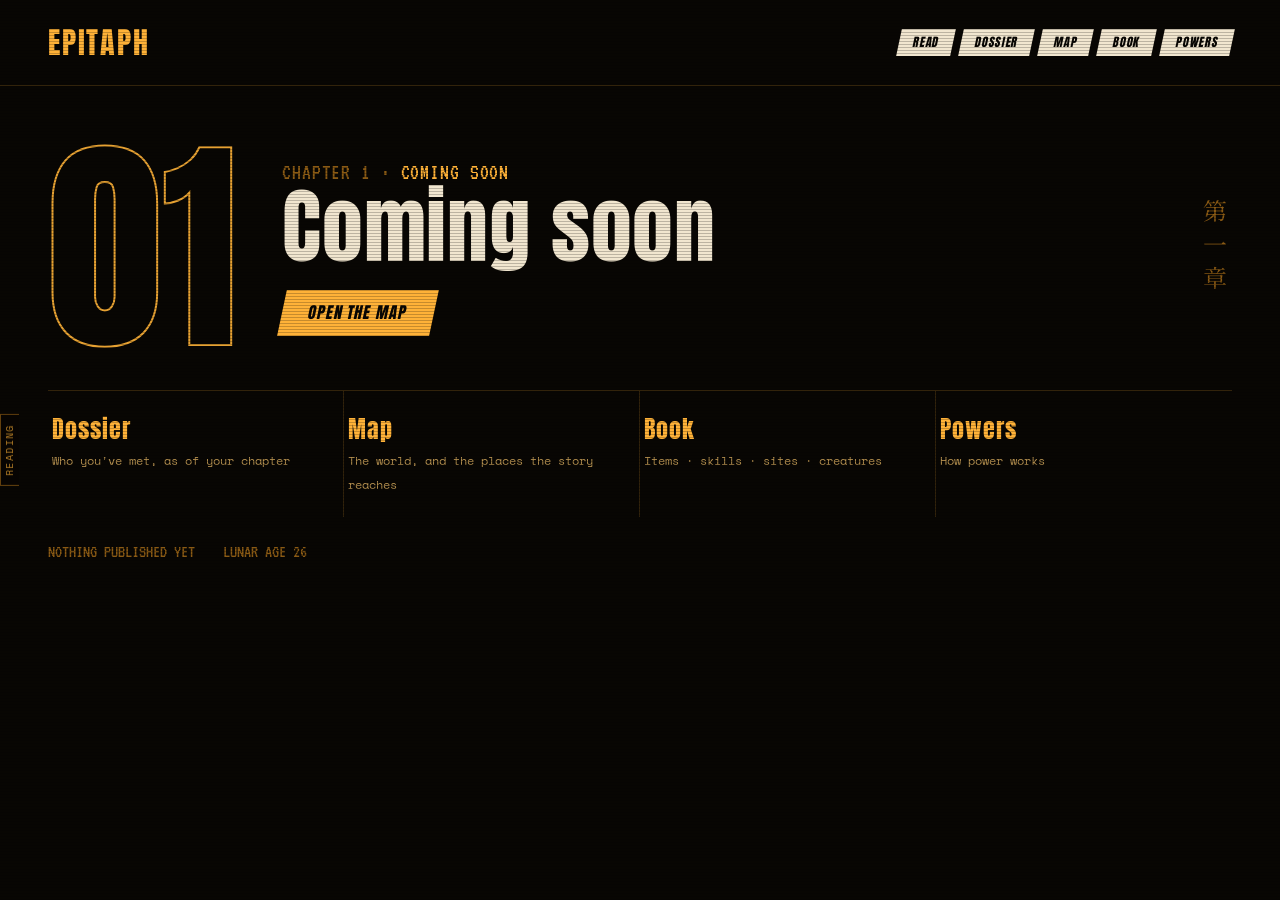
==== commit 0138213b: "Publish 5.1: a front door at the root; the Dossier moves to dossier.html Chapter-first landing page " ====
--- a/index.html
+++ b/index.html
@@ -3,6470 +3,153 @@
 <head>
 <meta charset="UTF-8">
 <meta name="viewport" content="width=device-width, initial-scale=1.0">
-<title>Epitaph — Dossier</title>
+<title>Epitaph</title>
+<meta name="description" content="Epitaph: a serial story, with a dossier, a map and an archive that only show what the chapters you have read reveal.">
+<script>
+  // Old links to the Dossier used the site's root (index.html?char=…, ?place=…, ?creature=…): send them on to dossier.html.
+  (function () {
+    var q = new URLSearchParams(location.search);
+    if (['char', 'ch', 'snap', 'place', 'tab', 'creature', 'book'].some(function (k) { return q.has(k); }))
+      location.replace('dossier.html' + location.search + location.hash);
+  })();
+</script>
 <link rel="preconnect" href="https://fonts.googleapis.com">
-<link href="https://fonts.googleapis.com/css2?family=Anton&family=Bebas+Neue&family=Noto+Serif+JP:wght@500;900&family=Pirata+One&family=VT323&family=Space+Mono:wght@400;700&family=Unbounded:wght@600;700;800;900&family=Bodoni+Moda:ital,opsz,wght@0,6..96,400..700;1,6..96,400..700&family=Syncopate:wght@400;700&family=Rozha+One&family=Source+Serif+4:ital,opsz,wght@0,8..60,400;0,8..60,500;0,8..60,600;1,8..60,400&display=swap" rel="stylesheet">
+<link href="https://fonts.googleapis.com/css2?family=Anton&family=Bebas+Neue&family=Noto+Serif+JP:wght@500;900&family=VT323&family=Space+Mono:wght@400;700&display=swap" rel="stylesheet">
+<link rel="stylesheet" href="assets/epitaph-theme.css?v=33">
 <style>
-  :root{
-    --ink:#0c0b09;
-    --ink-deep:#060504;
-    --bone:#ece6d8;
-    --dust:#9c927e;
-    --ember:#b3492e;
-    --ember-soft: rgba(179,73,46,0.16);
-    --verdigris:#5b7a72;
-    --verdigris-soft: rgba(91,122,114,0.18);
-    --gold:#b9975b;
-    --line: rgba(236,230,216,0.12);
-    --panel:#141210;
+  /* The front door (docs/plans/publish-readonly.md 5.1, option C "chapter first", chosen 2026-11-23) */
+  *{ box-sizing:border-box; }
+  body{ margin:0; min-height:100vh; background:var(--ink); color:var(--bone); font-family:var(--f-mono); overflow-x:hidden; }
+  body::after{ content:''; position:fixed; inset:0; pointer-events:none; z-index:50; background:repeating-linear-gradient(0deg, rgba(0,0,0,.22) 0 1px, transparent 1px 3px); }
+  a{ color:inherit; text-decoration:none; }
+  .fd-top{ display:flex; justify-content:space-between; align-items:center; gap:16px; flex-wrap:wrap; padding:20px 48px; border-bottom:1px solid var(--line); }
+  .fd-brand{ font-family:var(--f-display); font-size:30px; color:var(--amber); letter-spacing:.06em; }
+  .fd-nav{ display:flex; flex-wrap:wrap; gap:8px; }
+  .fd-nav .slant-btn{ font-size:12px; padding:7px 14px; }
+  html:not(.is-author) .author-only{ display:none !important; }
+
+  .fd-hero{ display:grid; grid-template-columns:auto 1fr auto; gap:44px; align-items:center; padding:70px 48px 50px; }
+  .fd-num{ font-family:var(--f-display); font-size:clamp(120px, 18vw, 260px); line-height:.8; color:transparent; -webkit-text-stroke:2px var(--amber); opacity:.9; }
+  .fd-kicker{ font-family:var(--f-crt); color:var(--amber-dim); font-size:22px; letter-spacing:.04em; }
+  .fd-kicker b{ color:var(--amber); font-weight:400; }
+  .fd-hero h1{ font-family:var(--f-display); font-weight:400; font-size:clamp(44px, 6.4vw, 84px); margin:6px 0 16px; line-height:.92; color:var(--bone); letter-spacing:.01em; }
+  .fd-arc{ font-family:var(--f-crt); color:var(--dust); font-size:20px; margin:-6px 0 14px; }
+  .fd-pitch{ max-width:60ch; color:var(--dust); line-height:1.6; font-size:15px; border-left:2px dashed var(--amber-dim); padding-left:14px; margin:0; }
+  .fd-pitch.fd-todo{ border-color:var(--ember); color:var(--ember); }
+  .fd-cta{ display:flex; flex-wrap:wrap; gap:12px; margin-top:26px; }
+  .fd-cta .slant-btn{ font-size:16px; padding:14px 26px; }
+  .fd-jp{ font-family:var(--f-jp); writing-mode:vertical-rl; color:var(--amber-dim); font-size:24px; letter-spacing:.4em; }
+
+  .fd-strip{ display:grid; grid-template-columns:repeat(4, 1fr); border-top:1px solid var(--line); margin:0 48px; }
+  .fd-strip a{ padding:20px 16px 22px 4px; border-right:1px solid var(--line); transition:background .2s; }
+  .fd-strip a:last-child{ border-right:0; }
+  .fd-strip a:hover, .fd-strip a:focus-visible{ background:var(--amber-ghost); outline:none; }
+  .fd-strip b{ display:block; font-family:var(--f-display); font-weight:400; font-size:24px; color:var(--amber); letter-spacing:.04em; }
+  .fd-strip span{ color:var(--dust); font-size:12px; }
+  .fd-foot{ display:flex; gap:28px; flex-wrap:wrap; padding:26px 48px 40px; font-family:var(--f-crt); color:var(--amber-dim); font-size:18px; }
+
+  @media (max-width: 820px){
+    .fd-top{ padding:16px 20px; }
+    .fd-hero{ grid-template-columns:1fr; gap:10px; padding:36px 20px 30px; }
+    .fd-num{ font-size:110px; }
+    .fd-jp{ display:none; }
+    .fd-strip{ grid-template-columns:1fr 1fr; margin:0 20px; }
+    .fd-strip a:nth-child(2){ border-right:0; }
+    .fd-strip a:nth-child(-n+2){ border-bottom:1px solid var(--line); }
+    .fd-foot{ padding:22px 20px 32px; }
   }
-  *{box-sizing:border-box;}
-  html,body{margin:0;padding:0;height:100%;}
-  body{
-    background: var(--ink);
-    color: var(--bone);
-    font-family:'Source Serif 4', serif;
-    min-height:100vh;
-    position:relative;
+  @media (prefers-reduced-motion: reduce){ .fd-strip a{ transition:none; } }
+</style>
+<script src="assets/epitaph-mode.js?v=5"></script>
+</head>
+<body>
+<header class="fd-top">
+  <a class="fd-brand" href="index.html" aria-label="Epitaph, home">EPITAPH</a>
+  <nav class="fd-nav" aria-label="Site">
+    <a class="slant-btn" href="read.html">Read</a>
+    <a class="slant-btn" href="dossier.html">Dossier</a>
+    <a class="slant-btn" href="atlas-3d.html">Map</a>
+    <a class="slant-btn" href="dossier.html?book=1">Book</a>
+    <a class="slant-btn" href="powers.html">Powers</a>
+    <a class="slant-btn author-only" href="muses.html">Muses</a>
+  </nav>
+</header>
+
+<main>
+  <section class="fd-hero" aria-labelledby="fdTitle">
+    <div class="fd-num" id="fdNum" aria-hidden="true">01</div>
+    <div>
+      <div class="fd-kicker" id="fdKicker">CHAPTER 1 · <b>COMING SOON</b></div>
+      <h1 id="fdTitle">Coming soon</h1>
+      <div class="fd-arc" id="fdArc" hidden></div>
+      <p class="fd-pitch" id="fdPitch" hidden></p>
+      <div class="fd-cta" id="fdCta">
+        <a class="slant-btn primary" href="atlas-3d.html">Open the map</a>
+      </div>
+    </div>
+    <span class="fd-jp" id="fdJp" lang="ja" aria-hidden="true">第一章</span>
+  </section>
+
+  <nav class="fd-strip" aria-label="Explore">
+    <a href="dossier.html"><b>Dossier</b><span>Who you've met, as of your chapter</span></a>
+    <a href="atlas-3d.html"><b>Map</b><span>The world, and the places the story reaches</span></a>
+    <a href="dossier.html?book=1"><b>Book</b><span>Items · skills · sites · creatures</span></a>
+    <a href="powers.html"><b>Powers</b><span>How power works</span></a>
+  </nav>
+</main>
+
+<footer class="fd-foot">
+  <span id="fdThrough">NOTHING PUBLISHED YET</span>
+  <span>LUNAR AGE <b id="fdLunar" style="font-weight:400">—</b></span>
+</footer>
+
+<script>
+(function () {
+  'use strict';
+  // ---- THE PITCH: write it here, in your own words (one short paragraph). Empty = readers see none; you see a reminder. ----
+  const PITCH = '';
+
+  const $ = id => document.getElementById(id);
+  const esc = s => String(s == null ? '' : s).replace(/[&<>"]/g, c => ({ '&': '&amp;', '<': '&lt;', '>': '&gt;', '"': '&quot;' }[c]));
+  const pad2 = n => String(n).padStart(2, '0');
+  const KANJI = ['', '一', '二', '三', '四', '五', '六', '七', '八', '九'];
+  function kanji(n) {            // 1..999 as kanji numerals: 1 一, 10 十, 21 二十一, 105 百五
+    if (!(n > 0 && n < 1000)) return String(n);
+    const h = Math.floor(n / 100), t = Math.floor(n % 100 / 10), o = n % 10;
+    return (h ? (h > 1 ? KANJI[h] : '') + '百' : '') + (t ? (t > 1 ? KANJI[t] : '') + '十' : '') + KANJI[o];
   }
-  .grain{
-    position:fixed; inset:0; pointer-events:none; z-index:100;
-    opacity:0.09; mix-blend-mode: screen;
-  }
-  .display{
-    font-family:'Bebas Neue', sans-serif;
-    letter-spacing: 0.03em;
+  const isAuthor = () => !!(window.EpitaphMode && EpitaphMode.isAuthor());
+
+  // the pitch
+  const pitch = $('fdPitch');
+  if (PITCH.trim()) { pitch.textContent = PITCH.trim(); pitch.hidden = false; }
+  else if (isAuthor()) { pitch.innerHTML = '<b>Your pitch is empty.</b> Write it in <code>index.html</code> (the <code>PITCH</code> line). Readers see nothing here until you do.'; pitch.classList.add('fd-todo'); pitch.hidden = false; }
+
+  // lunar age today (as in the Dossier's hero)
+  const synodic = 29.530588853, ref = Date.UTC(2000, 0, 6, 18, 14), days = (Date.now() - ref) / 86400000;
+  $('fdLunar').textContent = Math.floor(((days % synodic) + synodic) % synodic);
+
+  function show(ch, kicker, ctaLabel, total) {
+    $('fdNum').textContent = pad2(ch.chapter);
+    $('fdJp').textContent = '第' + kanji(ch.chapter) + '章';
+    $('fdKicker').innerHTML = kicker;
+    $('fdTitle').textContent = ch.title || 'Chapter ' + ch.chapter;
+    if (ch.arc) { $('fdArc').textContent = ch.arc; $('fdArc').hidden = false; }
+    $('fdCta').innerHTML = `<a class="slant-btn primary" href="read.html#ch-${ch.chapter}">▶ ${esc(ctaLabel)}</a><a class="slant-btn" href="atlas-3d.html">Open the map</a>`;
+    $('fdThrough').textContent = `${total} CHAPTER${total === 1 ? '' : 'S'} PUBLISHED`;
   }
 
-  /* ============ LAYOUT SHELL ============ */
-  .app{ max-width:min(1600px, 94vw); margin:0 auto; padding: 28px 32px 0; min-height:100vh; display:flex; flex-direction:column; position:relative; z-index:1; }
-
-  .top-nav{
-    display:flex; justify-content:space-between; align-items:center;
-    padding-bottom:16px; border-bottom:1px solid var(--line);
-  }
-  .top-nav .brand{
-    font-family:'Bebas Neue', sans-serif;
-    font-size:20px; letter-spacing:0.08em; color: var(--dust);
-  }
-  .top-nav .actions{ display:flex; gap:10px; align-items:center; }
-  /* Data ▾ dropdown in the top bar */
-  .nav-menu{ position:relative; }
-  .nav-menu > summary{ list-style:none; }
-  .nav-menu > summary::-webkit-details-marker{ display:none; }
-  .nav-menu[open] > summary{ --sb-bg:var(--amber); }
-  .nav-menu-panel{
-    position:absolute; right:0; top:calc(100% + 10px); z-index:50; min-width:250px;
-    display:flex; flex-direction:column; background:var(--ink, #0e0c09); border:1px solid var(--amber-dim, var(--line));
-    box-shadow:0 12px 30px rgba(0,0,0,.6);
-  }
-  .nav-menu-panel > *{
-    display:flex; flex-direction:column; gap:2px; text-align:left; cursor:pointer; min-height:44px; justify-content:center;
-    padding:10px 14px; background:none; border:0; border-bottom:1px solid var(--line); color:var(--bone);
-    font-family:var(--f-display, 'Bebas Neue', sans-serif); font-size:17px; letter-spacing:.06em; text-transform:uppercase;
-  }
-  .nav-menu-panel > *:last-child{ border-bottom:0; }
-  .nav-menu-panel small{ font-family:var(--f-mono, monospace); font-size:11px; letter-spacing:.02em; text-transform:none; color:var(--dust); }
-  .nav-menu-panel > *:hover, .nav-menu-panel > *:focus-visible{ background:rgba(255,178,56,.12); color:var(--amber); outline:none; }
-  .nav-menu-panel > .warn{ color:var(--ember); }
-  .nav-menu-panel > a{ text-decoration:none; }
-  .nav-menu-panel > .nav-menu-sep{ min-height:0; padding:8px 14px 4px; cursor:default; font-family:var(--f-mono, monospace); font-size:10px; letter-spacing:.22em; color:var(--dust); background:none !important; }
-  .nav-menu > summary .checks-badge{ margin-left:4px; }
-  .checks-badge[hidden]{ display:none !important; }
-  /* character row: Delete sits apart at the end */
-  .sig-menu > .sig-delete{ --sb-bg:var(--ember); --sb-fg:var(--bone); margin-left:auto; }
-  .btn{
-    font-family:'Source Serif 4', serif;
-    font-size:14px; color: var(--bone);
-    background:transparent; border:1px solid var(--line);
-    padding:8px 16px; cursor:pointer; border-radius:2px;
-    transition: border-color 0.2s ease, background 0.2s ease;
-  }
-  .btn:hover{ border-color: var(--dust); }
-  .btn.primary{
-    background: var(--ember); border-color: var(--ember); color: var(--bone);
-  }
-  .btn.primary:hover{ background:#c2532f; }
-  .btn.ghost{ color: var(--dust); border-color: transparent; }
-  .btn.ghost:hover{ color: var(--bone); }
-  .btn.danger{ color:#c96a54; border-color: transparent; }
-  .btn.danger:hover{ color:#e2846a; }
-
-  /* ============ POSTER VIEW ============ */
-  .poster-wrap{ flex:1; position:relative; }
-  .poster{
-    position:relative;
-    min-height: 660px;
-    padding: 36px 0 20px;
-    display:flex; flex-direction:column;
-  }
-
-  .portrait-stage{
-    position:relative;
-    flex:1;
-    display:flex; align-items:center; justify-content:center;
-    min-height: 300px;
-    margin: -20px 0;
-    padding-top: 60px;
-    overflow:hidden;
-  }
-  .portrait-stage::after{
-    content:'';
-    position:absolute; left:0; right:0; bottom:0; height:48%;
-    background: linear-gradient(to bottom, transparent, var(--ink) 85%);
-    z-index:2;
-    pointer-events:none;
-  }
-  .chapter-overlay{
-    position:absolute;
-    top:2px; left:0; right:0;
-    display:flex; justify-content:space-between; align-items:flex-start;
-    z-index:4;
-    width:100%;
-    pointer-events:none;
-  }
-  .chapter-overlay .name{
-    font-size: clamp(32px, 5vw, 54px);
-    line-height:0.95;
-    max-width:55%;
-  }
-
-  .side-gallery{
-    position:absolute;
-    top:50%; transform: translateY(-50%);
-    display:flex; flex-direction:column; align-items:center; gap:8px;
-    z-index:4;
-    pointer-events:auto;
-  }
-  .side-gallery.left{ left:12px; }
-  .side-gallery.right{ right:12px; }
-  .gallery-col{ display:flex; flex-direction:column; gap:8px; }
-  .page-arrow{
-    background:transparent; border:none; color: var(--dust);
-    cursor:pointer; padding:4px;
-    display:flex; align-items:center; justify-content:center;
-    transition: color 0.15s ease;
-  }
-  .page-arrow:hover{ color: var(--bone); }
-  .page-arrow.hidden{ visibility:hidden; }
-  .page-arrow svg{ display:block; }
-  .page-arrow.up svg{ transform: rotate(-90deg); }
-  .page-arrow.down svg{ transform: rotate(90deg); }
-
-  .gallery-thumb{
-    flex:0 0 auto;
-    width:78px; height:78px;
-    border:1px solid var(--line);
-    background: var(--panel);
-    cursor:pointer;
-    position:relative;
-    overflow:hidden;
-    transition: border-color 0.2s ease;
-    border-radius: 30%;
-  }
-  .gallery-thumb img{ width:100%; height:100%; object-fit:cover; display:block; }
-  .gallery-thumb.active{ border-color: var(--ember); }
-  .gallery-thumb .snap-label{
-    position:absolute; bottom:0; left:0; right:0;
-    font-size:9px; text-align:center; padding:1px;
-    background: rgba(6,5,4,0.7); color: var(--dust);
-    white-space:nowrap; overflow:hidden; text-overflow:ellipsis;
-  }
-  .gallery-thumb .snap-delete{
-    position:absolute; top:2px; right:2px;
-    width:16px; height:16px; border-radius:50%;
-    background: rgba(6,5,4,0.8); color: var(--bone);
-    font-size:11px; line-height:16px; text-align:center;
-    opacity:0; transition:opacity 0.15s ease;
-  }
-  .gallery-thumb:hover .snap-delete{ opacity:1; }
-  .ghost-type{
-    position:absolute;
-    top:46%; left:50%; transform: translate(-50%,-50%);
-    font-family:'Anton', sans-serif;
-    font-size: clamp(140px, 48vh, 340px);
-    line-height:0.85;
-    color: var(--bone);
-    opacity: 0.13;
-    white-space:nowrap;
-    z-index:1;
-    letter-spacing:0.01em;
-    user-select:none;
-    pointer-events:none;
-    -webkit-mask-image: linear-gradient(to bottom, black 50%, transparent 88%);
-    mask-image: linear-gradient(to bottom, black 50%, transparent 88%);
-  }
-  .portrait{
-    position:relative; z-index:2;
-    height: 420px;
-    max-height: 52vh;
-    display:flex; align-items:flex-end; justify-content:center;
-  }
-  .portrait img{
-    max-height:100%; max-width:100%;
-    object-fit:contain;
-    filter: drop-shadow(0 20px 40px rgba(0,0,0,0.6));
-    -webkit-mask-image: linear-gradient(to bottom, black 66%, transparent 94%);
-    mask-image: linear-gradient(to bottom, black 66%, transparent 94%);
-  }
-  .portrait .silhouette{
-    height:100%; opacity:0.35;
-    -webkit-mask-image: linear-gradient(to bottom, black 66%, transparent 94%);
-    mask-image: linear-gradient(to bottom, black 66%, transparent 94%);
-  }
-
-  .poster-footer{
-    position:relative; z-index:3;
-    display:flex; flex-direction:column; align-items:center;
-    gap:14px;
-    padding-top:10px;
-    margin-top:-100px;
-    text-align:center;
-  }
-  .faction-word{
-    font-size: clamp(64px, 10vw, 120px);
-    line-height:0.85;
-    white-space:nowrap;
-  }
-  .faction-word.ember{ color: var(--ember); }
-  .faction-word.verdigris{ color: var(--verdigris); }
-  .faction-word.neutral{ color: var(--bone); }
-
-  .lore-text{
-    max-width: 480px;
-    margin: 0 auto;
-    padding-bottom:10px;
-  }
-  .lore-text .blurb{
-    font-style:italic;
-    font-size:14px;
-    color: var(--bone);
-    margin:0 0 8px;
-    line-height:1.5;
-  }
-  .lore-text .backstory{
-    font-size:13px;
-    color: var(--dust);
-    line-height:1.65;
-    margin:0;
-  }
-
-  .poster-controls{
-    position:absolute; top:0; right:0; z-index:4;
-    display:flex; gap:8px;
-    opacity:0; transition: opacity 0.2s ease;
-  }
-  .poster-wrap:hover .poster-controls{ opacity:1; }
-
-  /* ============ THUMBNAIL RAIL ============ */
-  .rail{
-    display:flex; gap:10px; align-items:center;
-    padding: 18px 0 28px;
-    border-top:1px solid var(--line);
-    overflow-x:auto;
-  }
-  .thumb{
-    flex: 0 0 auto;
-    width:56px; height:56px;
-    border:1px solid var(--line);
-    cursor:pointer;
-    overflow:hidden;
-    position:relative;
-    background: var(--panel);
-    transition: border-color 0.2s ease, transform 0.15s ease;
-  }
-  .thumb img{ width:100%; height:100%; object-fit:cover; }
-  .thumb.active{ border-color: var(--ember); }
-  .thumb:hover{ transform: translateY(-2px); }
-  .thumb .initial{
-    width:100%; height:100%; display:flex; align-items:center; justify-content:center;
-    font-family:'Bebas Neue', sans-serif; font-size:20px; color: var(--dust);
-  }
-  .thumb-add{
-    flex:0 0 auto; width:56px; height:56px;
-    border:1px dashed var(--line);
-    display:flex; align-items:center; justify-content:center;
-    cursor:pointer; color: var(--dust);
-    font-size:22px;
-    transition: border-color 0.2s ease, color 0.2s ease;
-  }
-  .thumb-add:hover{ border-color: var(--dust); color: var(--bone); }
-
-  /* ============ EMPTY STATE ============ */
-  .empty-state{
-    flex:1; display:flex; flex-direction:column; align-items:center; justify-content:center;
-    text-align:center; gap:18px; padding: 60px 20px;
-  }
-  .empty-state .display{ font-size: clamp(32px,5vw,48px); color: var(--dust); }
-  .empty-state p{ color: var(--dust); font-size:15px; max-width:440px; line-height:1.6; margin:0; }
-
-  /* ============ SYSTEM SHEET (section 2) ============ */
-  .system-section{
-    border-top:1px solid var(--line);
-    margin-top:14px;
-    padding-top:40px;
-  }
-  .system-section .section-label{
-    font-family:'Bebas Neue', sans-serif;
-    letter-spacing:0.1em;
-    font-size:14px;
-    color: var(--dust);
-    margin-bottom:22px;
-  }
-  /* ---- Terminal banner: analog system-record identity strip ---- */
-  .terminal-banner{
-    --accent: var(--gold);
-    position:relative;
-    border:1px solid var(--line);
-    background: rgba(20,18,16,0.55);
-    margin-bottom:32px;
-    isolation:isolate;
-  }
-  .tb-head{
-    display:flex; align-items:center; justify-content:space-between;
-    padding:8px 14px;
-    border-bottom:1px solid var(--line);
-    position:relative;
-  }
-  .tb-head::after{
-    /* second hairline for the "double-line border" accent, header only */
-    content:''; position:absolute; left:14px; right:14px; bottom:-4px;
-    height:1px; background:var(--line);
-  }
-  .tb-record{
-    font-family:'Space Mono', monospace; font-size:10.5px; letter-spacing:0.12em;
-    color: var(--dust); text-transform:uppercase;
-  }
-  .tb-status{
-    font-family:'Space Mono', monospace; font-size:10.5px; letter-spacing:0.1em;
-    color: var(--accent); text-transform:uppercase;
-  }
-  .tb-body{
-    display:flex; gap:24px; align-items:flex-start;
-    padding:20px 14px 18px;
-  }
-  .avatar-wrap{
-    flex:0 0 auto;
-    width:132px; height:176px;
-    border-radius:2px;
-    cursor:pointer;
-    position:relative;
-    overflow:visible;
-    transition: width 0.3s ease, height 0.3s ease;
-  }
-  .avatar-clip{
-    width:100%; height:100%;
-    border-radius:inherit;
-    overflow:hidden;
-    border:1px solid var(--line);
-    position:relative;
-    transition: border-color 0.2s ease;
-    background: var(--ink);
-  }
-  .avatar-wrap:hover .avatar-clip{ border-color: var(--dust); }
-  .avatar-clip img{ width:100%; height:100%; object-fit:cover; display:block; filter:grayscale(0.15) contrast(1.04); }
-  .avatar-wrap.expanded{ width:280px; height:373px; }
-  .avatar-clip .expand-hint{
-    position:absolute; bottom:0; left:0; right:0; text-align:center;
-    font-size:9px; letter-spacing:0.06em; color: var(--bone);
-    font-family:'Space Mono', monospace;
-    background: rgba(6,5,4,0.65); padding:4px 0;
-    opacity:0; transition:opacity 0.2s ease;
-  }
-  .avatar-wrap:hover .expand-hint{ opacity:1; }
-  .tb-portrait-label{
-    position:absolute; top:6px; left:6px; z-index:5;
-    font-family:'Space Mono', monospace; font-size:8.5px; letter-spacing:0.12em;
-    color: var(--bone); background: rgba(6,5,4,0.6); padding:2px 5px;
-    pointer-events:none;
-  }
-  .tb-corner-marks{ position:absolute; inset:-1px; pointer-events:none; z-index:4; }
-
-  .reposition-btn{
-    position:absolute; z-index:6;
-    background: rgba(6,5,4,0.78); color: var(--bone);
-    border:1px solid var(--line); border-radius:50%;
-    width:24px; height:24px;
-    display:flex; align-items:center; justify-content:center;
-    cursor:pointer; font-size:12px; line-height:1;
-    opacity:0; transition: opacity 0.2s ease, border-color 0.2s ease;
-  }
-  .reposition-btn:hover{ border-color: var(--dust); }
-  .portrait:hover .reposition-btn{ opacity:1; }
-  #repositionPortraitBtn{ bottom:8px; right:8px; }
-  .avatar-edit-btn{ top:6px; right:6px; }
-  .avatar-wrap:hover .avatar-edit-btn{ opacity:1; }
-
-  .adjust-preview{
-    position:relative; width:100%; max-width:260px; margin:0 auto;
-    overflow:hidden; border:1px solid var(--line); background: var(--ink);
-    cursor: grab; user-select:none; touch-action:none;
-  }
-  .adjust-preview.dragging{ cursor: grabbing; }
-  .adjust-preview.circle{ border-radius:30%; aspect-ratio:1/1; }
-  .adjust-preview.rect{ aspect-ratio:3/4; }
-  .adjust-preview img{
-    width:100%; height:100%; object-fit:cover; display:block; pointer-events:none;
-  }
-  .adjust-hint{
-    text-align:center; font-size:11px; color: var(--dust);
-    margin:10px 0 0; font-style:italic;
-  }
-
-  .tb-identity{ flex:1; min-width:0; padding-top:2px; container-type: inline-size; }
-  .tb-name{
-    font-family:'Bebas Neue', sans-serif;
-    letter-spacing:0.02em;
-    font-size: clamp(24px, 3.2vw, 34px);
-    color: var(--bone);
-    margin-bottom:4px;
-  }
-  .tb-titles-inline{
-    font-family:'Space Mono', monospace; font-size:10.5px; letter-spacing:0.03em;
-    color: var(--dust); margin-bottom:14px; line-height:1.6;
-  }
-
-  .titles-row{ display:flex; flex-direction:column; margin-top:6px; border-top:1px solid var(--line); }
-  .title-chip{
-    display:flex; align-items:center; justify-content:space-between; gap:14px;
-    font-family:'Space Mono', monospace;
-    font-size:11px; letter-spacing:0.02em;
-    color: var(--dust);
-    padding:7px 2px;
-    border-bottom:1px dotted var(--line);
-  }
-  .title-chip .chip-label{ color: var(--bone); }
-  .title-chip.rank-chip .chip-tier{
-    font-size:9px; letter-spacing:0.1em; color: var(--dust); white-space:nowrap;
-  }
-  .tick-bar{ display:flex; gap:2px; flex:0 0 auto; }
-  .tick-bar .tick{ width:4px; height:9px; background: var(--line); }
-  .tick-bar .tick.on{ background: var(--accent); }
-
-  .tb-strip{
-    display:flex; flex-wrap:wrap;
-    border-top:1px solid var(--line);
-  }
-  .tb-field{
-    flex:1 1 180px; min-width:150px;
-    padding:10px 14px;
-    border-right:1px solid var(--line);
-    border-bottom:1px solid var(--line);
-  }
-  .tb-field:last-child{ border-right:none; }
-  .tb-field-label{
-    display:block; font-family:'Space Mono', monospace; font-size:9px; letter-spacing:0.12em;
-    color: var(--dust); margin-bottom:4px;
-  }
-  .tb-field-value{ font-size:13.5px; color: var(--bone); }
-  .tb-field-value.empty{ color: var(--dust); font-style:italic; }
-
-  .tb-divine-strip{
-    display:flex; align-items:center; gap:10px; flex-wrap:wrap;
-    padding:9px 14px;
-    border-top:1px solid var(--line);
-  }
-  .tb-divine-label{
-    font-family:'Space Mono', monospace; font-size:9px; letter-spacing:0.12em; color: var(--dust);
-  }
-  .tb-divine-marks{ display:flex; gap:14px; flex-wrap:wrap; }
-  .tb-divine-mark{
-    font-family:'Space Mono', monospace; font-size:10.5px; letter-spacing:0.06em;
-    color: var(--dust);
-  }
-  .tb-divine-mark.active{ color: var(--accent); }
-
-  .system-grid{
-    column-count: 2;
-    column-gap: 18px;
-  }
-  @media (min-width: 1400px){
-    .system-grid{ column-count: 3; }
-  }
-  .sys-panel{
-    border:2px solid var(--line);
-    background: var(--panel);
-    padding:0;
-    overflow:hidden;
-    width: 100%;
-    position:relative;
-  }
-  .sys-panel .panel-titlebar{
-    display:flex; justify-content:space-between; align-items:center;
-    background: var(--bone); color: var(--ink);
-    padding:7px 12px;
-    font-family:'Space Mono', monospace;
-    font-size:12px; font-weight:700; letter-spacing:0.06em;
-  }
-  .sys-panel .panel-titlebar .x{
-    width:14px; height:14px;
-    border:1.3px solid var(--ink);
-    display:flex; align-items:center; justify-content:center;
-    font-size:10px; line-height:1;
-  }
-  .sys-panel .panel-body{ padding:18px 20px; }
-  .radar-wrap{ display:flex; justify-content:center; margin-bottom:16px; }
-
-  .stat-bars{ display:flex; flex-direction:column; gap:9px; }
-  .stat-bar-row{ display:flex; align-items:center; gap:8px; }
-  .stat-bar-row .stat-label{
-    width:64px; flex:0 0 auto;
-    font-size:10.5px; color: var(--dust);
-    text-transform:uppercase; letter-spacing:0.04em;
-    font-family:'Space Mono', monospace;
-  }
-  .lv-tag{
-    width:30px; flex:0 0 auto;
-    font-size:10.5px; color: var(--bone);
-    font-family:'Space Mono', monospace;
-  }
-  .bar-track{
-    flex:1; height:6px;
-    background: rgba(240,237,228,0.1);
-    position:relative; overflow:hidden;
-  }
-  .bar-fill{
-    position:absolute; top:0; left:0; bottom:0;
-    background: var(--ember);
-  }
-
-  .skill-list, .relationship-list{
-    list-style:none; margin:0; padding:0;
-    display:flex; flex-direction:column; gap:12px;
-  }
-  .skill-list li, .relationship-list li{
-    border-bottom:1px solid var(--line); padding-bottom:10px;
-  }
-  .skill-list li:last-child, .relationship-list li:last-child{ border-bottom:none; padding-bottom:0; }
-  .sk-name, .rel-name{ font-size:14px; color: var(--bone); margin-bottom:4px; display:flex; align-items:center; gap:8px; }
-  .sk-desc, .rel-note{ font-size:12.5px; color: var(--dust); line-height:1.5; margin-top:5px; }
-  .rel-tag{ font-size:10.5px; color: var(--ember); letter-spacing:0.04em; margin-left:auto; }
-  /* Linked relationships: the name is a button that opens that character's dossier. */
-  .rel-link{
-    font:inherit; color: var(--bone); background:none; border:0; padding:0; cursor:pointer;
-    text-align:left; border-bottom:1px dotted var(--dust);
-  }
-  .rel-link:hover, .rel-link:focus-visible{ color: var(--ember); border-bottom-color: var(--ember); outline:none; }
-  /* Inferred back-references: shown after the hand-authored list, never merged into it. */
-  .relationship-list.inferred{ margin-top:14px; padding-top:12px; border-top:1px dashed var(--line); }
-  .relationship-list.inferred .rel-name{ color: var(--dust); }
-  .rel-inferred-mark{
-    font-family:'Space Mono', monospace; font-size:9.5px; letter-spacing:0.1em; text-transform:uppercase;
-    color: var(--dust); border:1px solid var(--line); padding:1px 5px;
-  }
-
-  /* ---- Inventory (archive-style rows: icon | title+desc | photo) ---- */
-  .archive-list{ display:flex; flex-direction:column; }
-  .archive-item{
-    display:flex; align-items:center; gap:16px;
-    padding:14px 0;
-    border-bottom:1px solid var(--line);
-  }
-  .archive-item:last-child{ border-bottom:none; }
-  .archive-icon{
-    width:52px; height:52px; flex:0 0 auto;
-    border:1px solid var(--line);
-    background: var(--ink);
-    display:flex; align-items:center; justify-content:center;
-    overflow:hidden; color: var(--dust); font-size:20px;
-  }
-  .archive-icon img{ width:100%; height:100%; object-fit:cover; display:block; }
-  .archive-body{ flex:1; min-width:0; }
-  .archive-title{
-    font-family:'Bebas Neue', sans-serif;
-    letter-spacing:0.04em; font-size:17px;
-    color: var(--bone); margin-bottom:4px;
-  }
-  .archive-desc{ font-size:12.5px; color: var(--dust); line-height:1.5; }
-  .archive-photo{
-    width:68px; height:68px; flex:0 0 auto;
-    border:1px solid var(--line);
-    overflow:hidden; background: var(--ink);
-  }
-  .archive-photo img{ width:100%; height:100%; object-fit:cover; display:block; }
-
-  /* ---- Inventory editor (inside modal) ---- */
-  .inv-editor-wrap{ display:flex; flex-direction:column; gap:10px; }
-  .inv-edit-row{
-    display:flex; align-items:flex-start; gap:10px;
-    border:1px solid var(--line); padding:12px; position:relative;
-  }
-  .inv-img-drop{
-    width:52px; height:52px; flex:0 0 auto;
-    border:1px dashed var(--line);
-    display:flex; align-items:center; justify-content:center;
-    cursor:pointer; overflow:hidden; background: var(--ink);
-    font-size:9.5px; color: var(--dust); text-align:center; line-height:1.3;
-    transition: border-color 0.2s ease;
-  }
-  .inv-img-drop:hover{ border-color: var(--dust); }
-  .inv-img-drop.large{ width:68px; height:68px; }
-  .inv-img-drop img{ width:100%; height:100%; object-fit:cover; }
-  .inv-edit-fields{ flex:1; min-width:0; display:flex; flex-direction:column; gap:6px; }
-  .inv-edit-fields input[type=text], .inv-edit-fields textarea{
-    width:100%; background: var(--ink); border:1px solid var(--line);
-    color: var(--bone); font-family:'Source Serif 4', serif; font-size:13.5px;
-    padding:8px 10px; border-radius:2px;
-  }
-  .inv-edit-fields input[type=text]:focus, .inv-edit-fields textarea:focus{
-    outline:none; border-color: var(--dust);
-  }
-  .inv-edit-fields textarea{ resize:vertical; min-height:44px; line-height:1.4; }
-  .inv-remove-btn{
-    position:absolute; top:8px; right:8px;
-    background:transparent; border:none; color: var(--dust);
-    font-size:17px; line-height:1; cursor:pointer; padding:2px 4px;
-  }
-  .inv-remove-btn:hover{ color: var(--ember); }
-  /* ---- Mini system windows (fast single-field edit shortcuts, stacked on originals) ---- */
-  .sys-panel-wrap{
-    position:relative;
-    display:inline-block;
-    width:100%;
-    break-inside:avoid;
-    margin-bottom:18px;
-    vertical-align:top;
-  }
-  .sys-panel-wrap.full{ column-span: all; display:block; width:100%; }
-
-  @keyframes mwPopIn{
-    0%{ opacity:0; transform: translateY(10px) scale(0.9) rotate(-0.6deg); }
-    100%{ opacity:1; transform: translateY(0) scale(1) rotate(-0.6deg); }
-  }
-  @keyframes mwPopInHeader{
-    0%{ opacity:0; transform: translateY(-10px) scale(0.9) rotate(0.5deg); }
-    100%{ opacity:1; transform: translateY(0) scale(1) rotate(0.5deg); }
-  }
-
-  .skill-tree-wrap{ display:flex; justify-content:center; }
-  .skill-tree-svg text{
-    font-family:'Space Mono', monospace;
-    font-size:12px;
-    pointer-events:none;
-  }
-  .skill-node{
-    cursor:pointer;
-    transition: transform 0.55s cubic-bezier(.4,0,.2,1);
-  }
-  .skill-node.converge{
-    transform: translate(var(--dx), var(--dy));
-  }
-  .node-visual{
-    transition: transform 0.2s ease;
-  }
-  .skill-node:hover .node-visual{
-    transform: scale(1.16);
-  }
-  .node-visual .ring-outer{ transition: filter 0.2s ease; }
-  .skill-node:hover .node-visual .ring-outer{ filter: drop-shadow(0 0 5px currentColor); }
-
-  #skillRotateGroup{
-    transition: transform 0.65s ease-in-out;
-  }
-  #skillRotateGroup.spinning{
-    transform: rotate(360deg);
-  }
-
-  .corruption-toggle-row{
-    display:flex; align-items:center; gap:10px;
-    margin-bottom:16px;
-    padding-bottom:14px;
-    border-bottom:1px dotted var(--line);
-    flex-wrap:wrap;
-  }
-  .corruption-toggle-row .toggle-label{
-    font-family:'Space Mono', monospace;
-    font-size:10.5px; color: var(--dust); letter-spacing:0.06em;
-  }
-  .toggle-btn{
-    font-family:'Space Mono', monospace;
-    font-size:10.5px; letter-spacing:0.05em;
-    background:transparent; border:1px solid var(--line);
-    color: var(--dust); padding:5px 12px; cursor:pointer;
-    transition: all 0.15s ease;
-  }
-  .toggle-btn.active{ background: var(--bone); color: var(--ink); border-color: var(--bone); }
-  .toggle-btn:not(.active):hover{ color: var(--bone); border-color: var(--dust); }
-  .color-picker-input{
-    width:26px; height:26px;
-    border:1px solid var(--line);
-    background:transparent;
-    cursor:pointer;
-    padding:0;
-  }
-
-  .skill-tooltip{
-    position:fixed; z-index:300;
-    pointer-events:none;
-    background: var(--panel);
-    border:1px solid var(--line);
-    padding:10px 14px;
-    max-width:240px;
-    font-family:'Source Serif 4', serif;
-    font-size:12.5px; line-height:1.55;
-    color: var(--dust);
-    opacity:0;
-    transition: opacity 0.15s ease;
-  }
-  .skill-tooltip strong{
-    display:block;
-    font-family:'Space Mono', monospace;
-    font-size:11.5px; letter-spacing:0.04em;
-    color: var(--bone);
-    margin-bottom:5px;
-  }
-  .skill-tooltip.visible{ opacity:1; }
-  .sys-empty{ color: var(--dust); font-size:13px; font-style:italic; }
-
-  /* ---- Story Arc: structured fields ---- */
-
-  /* ---- Knowledge & Secrets ---- */
-  .know-sec-block{ margin-bottom:20px; }
-  .know-sec-block:last-child{ margin-bottom:0; }
-  .knowledge-list, .secrets-list{ list-style:none; margin:0; padding:0; display:flex; flex-direction:column; gap:12px; }
-  .knowledge-list li{
-    font-size:13.5px; line-height:1.6; color: var(--bone);
-    border-bottom:1px solid var(--line); padding-bottom:10px;
-  }
-  .knowledge-list li:last-child{ border-bottom:none; padding-bottom:0; }
-  .secrets-list li{ border-bottom:1px solid var(--line); padding-bottom:10px; }
-  .secrets-list li:last-child{ border-bottom:none; padding-bottom:0; }
-  .secret-text{ font-size:14px; color: var(--bone); margin-bottom:4px; }
-  .secret-meta{ font-size:11.5px; color: var(--dust); letter-spacing:0.02em; }
-  .secret-meta.known{ color: var(--ember); }
-
-  @container (max-width: 640px){
-    .system-grid{ column-count: 1; }
-  }
-
-  @media (max-width: 640px){
-    .app{ max-width:100%; padding: 20px 16px 0; }
-    .system-grid{ column-count: 1; }
-    .avatar-wrap{ width:104px; height:139px; }
-    .avatar-wrap.expanded{ width:230px; height:307px; }
-  }
-
-  @media (max-width: 420px){
-    .tb-body{ flex-direction:column; gap:16px; }
-    .avatar-wrap{ width:120px; height:160px; }
-  }
-
-  @media (max-width: 480px){
-    .top-nav{ flex-direction:column; align-items:flex-start; gap:10px; }
-    .top-nav .brand{ font-size:17px; }
-    .top-nav .actions{ width:100%; flex-wrap:wrap; }
-    .nav-menu-panel{ right:auto; left:0; min-width:min(250px, calc(100vw - 32px)); }
-  }
-
-  /* ============ MODAL (form + confirm) ============ */
-  .modal-backdrop{
-    position:fixed; inset:0; background: rgba(6,5,4,0.78);
-    display:flex; align-items:center; justify-content:center;
-    z-index:200; padding:24px;
-    opacity:0; pointer-events:none;
-    transition: opacity 0.2s ease;
-  }
-  .modal-backdrop.visible{ opacity:1; pointer-events:auto; }
-  .modal{
-    background: var(--panel);
-    border:1px solid var(--line);
-    width:100%; max-width:640px;
-    max-height:86vh; overflow-y:auto;
-    padding: 30px 32px 28px;
-    opacity:0;
-    transform: scale(0.94) translateY(14px);
-    transition: opacity 0.22s cubic-bezier(.16,1,.3,1), transform 0.22s cubic-bezier(.16,1,.3,1);
-  }
-  .modal-backdrop.visible .modal{
-    opacity:1;
-    transform: scale(1) translateY(0);
-  }
-  .modal h2{
-    font-family:'Bebas Neue', sans-serif;
-    font-size:26px; letter-spacing:0.03em;
-    margin:0 0 4px;
-  }
-  .modal .sub{ color: var(--dust); font-size:13.5px; margin:0 0 22px; }
-
-  .field{ margin-bottom:16px; }
-  .field label{
-    display:block; font-size:12.5px; color: var(--dust);
-    margin-bottom:6px;
-  }
-  .field input[type=text], .field select, .field textarea{
-    width:100%;
-    background: var(--ink);
-    border:1px solid var(--line);
-    color: var(--bone);
-    font-family:'Source Serif 4', serif;
-    font-size:14.5px;
-    padding:10px 12px;
-    border-radius:2px;
-  }
-  .field input[type=text]:focus, .field select:focus, .field textarea:focus{
-    outline:none; border-color: var(--dust);
-  }
-  .field textarea{ resize:vertical; min-height:70px; line-height:1.5; }
-  .field-row{ display:flex; gap:14px; }
-  .field-row .field{ flex:1; }
-
-  .dropzone{
-    border:1px dashed var(--line);
-    padding:16px; text-align:center;
-    cursor:pointer; color: var(--dust); font-size:13px;
-    display:flex; align-items:center; justify-content:center; gap:12px;
-  }
-  .dropzone:hover{ border-color: var(--dust); }
-  .dropzone img{ max-height:60px; }
-
-  /* Visually hidden but still real/clickable — display:none file inputs are
-     unreliable to trigger programmatically on some mobile browsers (notably
-     iOS Safari and in-app browsers like Instagram/Facebook's WebView). */
-  .visually-hidden-input{
-    position:absolute; width:1px; height:1px; padding:0; margin:-1px;
-    overflow:hidden; clip:rect(0,0,0,0); white-space:nowrap; border:0;
-  }
-
-  .modal-actions{
-    display:flex; justify-content:space-between; align-items:center;
-    margin-top:24px; padding-top:18px; border-top:1px solid var(--line);
-  }
-
-  /* confirm step */
-  .confirm-box{ text-align:center; padding: 10px 0 4px; }
-  .confirm-box .display{ font-size:24px; color:var(--bone); margin-bottom:8px; }
-  .confirm-box p{ color: var(--dust); font-size:14px; margin:0 0 22px; }
-  .confirm-actions{ display:flex; gap:10px; justify-content:center; }
-
-  ::-webkit-scrollbar{ width:8px; height:8px; }
-  ::-webkit-scrollbar-thumb{ background: var(--line); }
-  /* ============ STORYBOOK (type "open" anywhere to trigger) ============ */
-  .loading-popup{
-    position:fixed; inset:0; z-index:500;
-    display:flex; align-items:center; justify-content:center;
-    background: rgba(6,5,4,0.6);
-    opacity:0; pointer-events:none;
-    transition: opacity 0.2s ease;
-  }
-  .loading-popup.visible{ opacity:1; pointer-events:auto; }
-
-  /* ---- Lightweight toast notifications (upload/save failures, etc.) ---- */
-  .toast-stack{
-    position:fixed; bottom:20px; left:50%; transform:translateX(-50%);
-    z-index:700; display:flex; flex-direction:column; gap:8px; align-items:center;
-    pointer-events:none; width:min(92vw, 420px);
-  }
-  .toast{
-    font-family:'Space Mono', monospace; font-size:12px; letter-spacing:0.02em; line-height:1.5;
-    background: var(--ink); border:1px solid var(--ember); color: var(--bone);
-    padding:10px 16px; border-radius:2px; box-shadow:0 6px 20px rgba(0,0,0,0.4);
-    opacity:0; transform:translateY(8px); transition: opacity 0.25s ease, transform 0.25s ease;
-    pointer-events:auto; text-align:center;
-  }
-  .toast.visible{ opacity:1; transform:translateY(0); }
-  .loading-window{
-    width:320px;
-    border:2px solid var(--bone);
-    background: var(--ink);
-  }
-  .loading-titlebar{
-    display:flex; justify-content:space-between; align-items:center;
-    background: var(--bone); color: var(--ink);
-    padding:6px 10px;
-    font-family:'Space Mono', monospace; font-size:12px; font-weight:700; letter-spacing:0.06em;
-  }
-  .loading-titlebar .x{
-    cursor:pointer; width:16px; height:16px;
-    border:1.5px solid var(--ink);
-    display:flex; align-items:center; justify-content:center;
-    font-size:11px;
-  }
-  .loading-body{ padding:22px 20px; text-align:center; }
-  .loading-text{
-    font-family:'Space Mono', monospace; font-size:12px; letter-spacing:0.04em;
-    color: var(--bone); margin-bottom:14px;
-  }
-  .loading-bar-track{
-    position:relative; height:22px;
-    border:1.5px solid var(--bone);
-    background: var(--panel);
-  }
-  .loading-bar-fill{
-    position:absolute; top:0; left:0; bottom:0; width:0%;
-    background: var(--ember);
-    transition: width 0.2s ease;
-  }
-  .loading-pct{
-    position:absolute; inset:0; display:flex; align-items:center; justify-content:center;
-    font-family:'Space Mono', monospace; font-size:11px; color: var(--bone); letter-spacing:0.05em;
-    mix-blend-mode: difference;
-  }
-
-  .book-backdrop{
-    position:fixed; inset:0; z-index:400;
-    background: rgba(4,3,2,0.86);
-    opacity:0; pointer-events:none;
-    transition: opacity 0.5s ease;
-  }
-  .book-backdrop.active{ opacity:1; pointer-events:auto; }
-
-  .book-stage{
-    position:fixed; inset:0; z-index:410;
-    display:flex; align-items:center; justify-content:center;
-    pointer-events:none;
-    perspective: 1600px;
-  }
-  .book-stage.active{ pointer-events:auto; }
-
-  .book{
-    position:relative;
-    width:560px; max-width:90vw; height:380px;
-    transform: translateY(-160vh) rotate(-4deg);
-    opacity:0;
-    transition: transform 1s cubic-bezier(.22,.68,.29,1.15), opacity 0.4s ease;
-  }
-  .book.dropped{ transform: translateY(0) rotate(0deg); opacity:1; }
-
-  .book-pages-wrap{
-    position:absolute; inset:0;
-    display:flex;
-    background: var(--panel);
-    border:2px solid var(--bone);
-    box-shadow: 0 30px 60px rgba(0,0,0,0.6);
-  }
-  .book-page{ flex:1; padding:24px; overflow-y:auto; }
-  .book-page.left-page{ border-right:1px dashed var(--line); }
-  .book-page h3{
-    font-family:'Bebas Neue', sans-serif; letter-spacing:0.06em;
-    margin:0 0 14px; color: var(--bone); font-size:20px;
-  }
-  .book-links{ list-style:none; margin:0; padding:0; display:flex; flex-direction:column; gap:10px; }
-  .book-links a{
-    color: var(--dust); text-decoration:none; font-size:14px;
-    border-bottom:1px dotted var(--line); padding-bottom:4px; display:inline-block;
-  }
-  .book-links a:hover{ color: var(--bone); border-color: var(--dust); }
-  .book-hint{ font-size:11px; color: var(--dust); margin-top:18px; font-style:italic; }
-
-  .book-cover{
-    position:absolute; inset:0;
-    background: var(--ink);
-    border:2px solid var(--bone);
-    transform-origin: left center;
-    transform: rotateY(0deg);
-    transition: transform 1s ease;
-    z-index:5;
-    display:flex; align-items:center; justify-content:center;
-    backface-visibility:hidden;
-  }
-  .book-cover span{
-    font-family:'Bebas Neue', sans-serif;
-    font-size:28px; letter-spacing:0.1em; color: var(--bone);
-  }
-  .book.open .book-cover{ transform: rotateY(-165deg); }
-
-  .book-close{
-    position:absolute; top:-14px; right:-14px; z-index:20;
-    width:30px; height:30px; border-radius:50%;
-    background: var(--bone); color: var(--ink); border:none; cursor:pointer;
-    font-size:16px; display:flex; align-items:center; justify-content:center;
-    opacity:0; pointer-events:none; transition:opacity 0.3s ease;
-  }
-  .book.open .book-close{ opacity:1; pointer-events:auto; }
-
-  @media (max-width: 640px){
-    .book{ width:92vw; height:min(82vh, 640px); }
-    .book-pages-wrap{ flex-direction:column; }
-    .book-page{ padding:16px; }
-    .book-page.left-page{ border-right:none; border-bottom:1px dashed var(--line); flex:0 0 42%; }
-    .book-page.right-page{ flex:1; min-height:0; }
-    .terminal{ font-size:11.5px; }
-  }
-
-  .terminal{
-    background: var(--ink); border:1px solid var(--line);
-    height:100%; display:flex; flex-direction:column;
-    font-family:'Space Mono', monospace; font-size:12px;
-  }
-  .terminal-log{ flex:1; overflow-y:auto; padding:10px; color: var(--dust); line-height:1.6; }
-  .terminal-log .term-cmd{ color: var(--bone); }
-  .terminal-input-row{ display:flex; align-items:center; gap:6px; border-top:1px solid var(--line); padding:8px 10px; }
-  .terminal-prompt{ color: var(--ember); }
-  .terminal-input-row input{
-    flex:1; background:transparent; border:none; outline:none;
-    color: var(--bone); font-family:'Space Mono', monospace; font-size:12px;
-  }
-
-
-  /* ============ GENERATION SECTION ============ */
-  .generation-section{ margin-top:44px; padding-bottom:60px; }
-  .generation-section .section-label{ margin-bottom:14px; }
-  .gen-status-pill{
-    font-family:'Space Mono', monospace; font-size:10px; letter-spacing:0.08em;
-    padding:3px 9px; border:1px solid var(--line); text-transform:uppercase;
-  }
-  .gen-status-pill.draft{ color: var(--gold); border-color: var(--gold); }
-  .gen-status-pill.committed{ color: var(--verdigris); border-color: var(--verdigris); }
-  .inv-edit-row{ flex-wrap:wrap; }
-  .inv-marks{ flex:1 1 100%; border-top:1px dashed var(--line); padding-top:8px; }
-  .inv-marks summary{ cursor:pointer; min-height:44px; display:flex; align-items:center; color:var(--amber); font-size:13px; letter-spacing:.08em; text-transform:uppercase; }
-  .inv-bound-label{ display:flex; flex-direction:column; gap:4px; font-size:12px; color:var(--dust); margin:6px 0 10px; }
-  .mark-sep{ font-family:var(--f-crt, monospace); color:var(--amber-dim); letter-spacing:.2em; margin:18px 0 8px; }
-  .from-tag{ display:inline-block; font-family:var(--f-crt, monospace); font-size:12px; letter-spacing:.12em; color:var(--amber); border:1px dashed var(--amber-dim); padding:0 5px; margin:2px 0 6px; }
-  .inv-warn{ color:var(--ember); font-size:12px; }
-  .inv-slot.twice{ border-color:var(--ember) !important; }
-  .inv-edit-row.linked .inv-img-drop.static{ cursor:default; }
-  .inv-lib-name{ font-weight:400; color:var(--bone); font-size:15px; }
-  .inv-lib-meta{ color:var(--dust); font-size:12px; }
-  .inv-note-input{ width:100%; background:var(--ink); border:1px solid var(--line); color:var(--bone); padding:8px 10px; font:inherit; font-size:13.5px; min-height:40px; }
-  .inv-to-lib{ align-self:flex-start; min-height:36px; font-size:12px; }
-  .inv-add-bar{ display:flex; gap:8px; flex-wrap:wrap; align-items:center; margin-top:4px; }
-  .inv-add-bar select{ flex:1 1 180px; min-width:0; min-height:44px; background:var(--ink); border:1px solid var(--line); color:var(--bone); padding:8px; font:inherit; }
-  .inv-add-bar .btn{ min-height:44px; }
-  .inv-quick{ display:flex; flex-direction:column; gap:8px; border:1px dashed var(--amber-dim); padding:12px; margin-top:8px; }
-  .inv-quick input, .inv-quick textarea, .inv-quick select{ width:100%; background:var(--ink); border:1px solid var(--line); color:var(--bone); padding:8px 10px; font:inherit; font-size:14px; min-height:44px; }
-  .inv-quick label{ display:flex; flex-direction:column; gap:4px; font-size:12px; color:var(--dust); }
-  .inv-quick-btns{ display:flex; gap:8px; flex-wrap:wrap; }
-  .mark-item{ margin-bottom:14px; }
-  .mark-item > b{ font-weight:400; color:var(--bone); font-size:18px; }
-  .mark-item .mark-lines{ margin-top:6px; }
-  .bound-tag{ display:inline-block; font-family:var(--f-crt, monospace); font-size:12px; letter-spacing:.12em; color:var(--verdigris); border:1px dashed var(--verdigris); padding:0 5px; margin:2px 0 6px; }
-  .slot-marks{ display:flex; gap:3px; flex-wrap:wrap; justify-content:center; }
-  .slot-marks .mk{ font-style:normal; font-size:10px; line-height:1.3; padding:0 3px; border:1px solid var(--gold); color:var(--gold); text-shadow:none; }
-  .slot-marks .mk.curse{ border-color:var(--ember); color:var(--ember); }
-  .slot-marks .mk.binding, .slot-marks .mk.bound{ border-color:var(--verdigris); color:var(--verdigris); }
-  .locked-note{ font-family:var(--f-crt, monospace); font-size:14px; letter-spacing:.12em; color:var(--verdigris); border:1px dashed var(--verdigris); padding:6px 10px; align-self:center; }
-  .brief-body{ padding:18px 22px; display:flex; flex-direction:column; gap:10px; background:#070502; }
-  .brief-title{ color:var(--amber-hi); letter-spacing:.06em; margin:0 0 6px; }
-  .brief-row{ display:grid; grid-template-columns:170px minmax(0,1fr); gap:12px; border-top:1px dashed rgba(255,178,56,.18); padding-top:8px; }
-  .brief-k{ color:var(--amber-dim); letter-spacing:.08em; }
-  .brief-v p{ margin:0 0 4px; overflow-wrap:anywhere; }
-  /* wrist engraving (Subject File) and level names */
-  .wrist{ padding:10px 0 4px; }
-  .wrist-k{ font-family:var(--f-mono); font-size:10px; letter-spacing:.22em; color:var(--dust); margin-bottom:8px; }
-  .wrist-band{ display:grid; grid-template-columns:repeat(7, minmax(0,1fr)); gap:4px; padding:8px 10px; border-top:1px solid var(--amber-dim); border-bottom:1px solid var(--amber-dim);
-    background:repeating-linear-gradient(90deg, rgba(255,178,56,.04) 0 2px, transparent 2px 6px); border-radius:14px / 40%; }
-  .wrist-n{ font-family:var(--f-display); font-size:26px; line-height:1.1; text-align:center; color:var(--bone); text-shadow:0 1px 0 #000, 0 -1px 0 rgba(255,220,170,.25); cursor:default; outline:none; border-radius:4px; }
-  .wrist-n:hover, .wrist-n:focus-visible{ color:var(--amber); text-shadow:var(--phosphor-glow); background:rgba(255,178,56,.08); }
-  .wrist-n.hot{ color:#f08a74; }
-  .wrist-n.mastered{ color:var(--gold); text-shadow:0 0 8px rgba(227,185,92,.6); }
-  .wrist-n.blank{ background:linear-gradient(180deg, transparent 40%, rgba(255,178,56,.12) 40% 60%, transparent 60%); }
-  .wrist-read{ font-family:var(--f-crt); font-size:17px; color:var(--amber); min-height:22px; margin-top:6px; text-transform:uppercase; }
-  .wrist.none .wrist-read{ color:var(--dust); }
-  .gauge .g-name{ display:block; font-family:'Pirata One', serif; font-weight:400; font-size:17px; color:var(--bone); text-shadow:none; letter-spacing:0; line-height:1.1; margin-bottom:2px; }
-  .gauge .g-name.mastered{ color:var(--gold); text-shadow:0 0 8px rgba(227,185,92,.6); }
-  .gauge span{ font-size:12px; color:var(--amber-dim); }
-  .bf-stat span small{ display:block; font-family:'Pirata One', serif; font-size:13px; letter-spacing:0; text-transform:none; color:var(--bone); }
-  /* Chapter brief: grouped panels */
-  .bf{ gap:16px; padding:20px 22px 22px; }
-  .bf-head{ display:flex; flex-wrap:wrap; justify-content:space-between; align-items:flex-end; gap:14px; padding-bottom:14px; border-bottom:1px solid var(--line); }
-  .bf-kicker{ font-family:var(--f-mono); font-size:11px; letter-spacing:.22em; color:var(--dust); text-transform:uppercase; }
-  .bf-name{ font-family:var(--f-display); font-size:clamp(40px,5vw,64px); line-height:.9; color:var(--bone); text-transform:uppercase; }
-  .bf-line{ font-family:var(--f-crt); font-size:21px; color:var(--amber); text-shadow:var(--phosphor-glow); }
-  .bf-chips{ display:flex; flex-wrap:wrap; gap:6px; align-items:center; }
-  .bf-chip{ font-family:var(--f-crt); font-size:17px; padding:2px 10px; border:1px solid var(--amber-dim); color:var(--bone); transform:skewX(-10deg); text-decoration:none; }
-  .bf-chip.presence-alive{ background:var(--amber); color:var(--ink); border-color:var(--amber); }
-  .bf-chip.presence-dead{ background:var(--ember); color:#fff4ef; border-color:var(--ember); }
-  .bf-chip.presence-missing{ border-style:dashed; }
-  .bf-chip.threat{ color:var(--amber); }
-  .bf-read{ background:var(--verdigris); color:#071512; border-color:var(--verdigris); }
-  .bf-grid{ display:grid; grid-template-columns:repeat(auto-fit, minmax(min(100%, 440px), 1fr)); gap:12px; }
-  .bf-panel{ border:1px solid var(--line); background:var(--panel); padding:12px 14px; display:flex; flex-direction:column; gap:8px; }
-  .bf-panel h4{ margin:0 0 2px; display:flex; justify-content:space-between; align-items:baseline; font-family:var(--f-mono); font-size:12px; font-weight:700; letter-spacing:.24em; color:var(--ink); background:var(--bone); padding:4px 10px; }
-  .bf-panel h4 small{ font-family:var(--f-jp); font-size:11px; letter-spacing:0; }
-  .bf-row{ display:flex; flex-direction:column; gap:2px; border-top:1px dashed rgba(255,178,56,.15); padding-top:7px; }
-  .bf-row:first-of-type{ border-top:0; padding-top:0; }
-  .bf-k{ font-family:var(--f-mono); font-size:10px; letter-spacing:.18em; color:var(--dust); text-transform:uppercase; }
-  .bf-v p{ margin:0; font-size:14.5px; line-height:1.5; overflow-wrap:anywhere; }
-  .bf-dim{ color:var(--amber-dim); }
-  .bf-list{ list-style:none; margin:0; padding:0; display:flex; flex-direction:column; gap:3px; }
-  .bf-list li{ font-size:14.5px; line-height:1.45; padding-left:14px; position:relative; overflow-wrap:anywhere; }
-  .bf-list li::before{ content:'›'; position:absolute; left:0; color:var(--amber); font-family:var(--f-crt); }
-  .bf-stat{ display:grid; grid-template-columns:150px minmax(0,1fr) 22px; gap:10px; align-items:center; font-family:var(--f-mono); font-size:11px; letter-spacing:.1em; color:var(--dust); text-transform:uppercase; }
-  .bf-stat i{ display:grid; grid-template-columns:repeat(7, minmax(0,1fr)); gap:3px; }
-  .bf-stat b{ height:10px; border:1px solid var(--amber-dim); }
-  .bf-stat b.on{ background:var(--amber); border-color:var(--amber); }
-  .bf-stat.hot b.on{ background:var(--ember); border-color:var(--ember); }
-  .bf-stat em{ font-style:normal; font-family:var(--f-crt); font-size:18px; color:var(--amber); text-align:right; }
-  .bf-stat.hot em, .bf-stat.hot span{ color:#f08a74; }
-  .bf-last{ margin:0; border-left:3px solid var(--amber); padding:8px 14px; font-family:'Source Serif 4', serif; font-style:italic; font-size:15px; line-height:1.55; color:#d9cbb0; background:rgba(255,178,56,.04); }
-  .bf-last span{ display:block; font-style:normal; font-family:var(--f-mono); font-size:10px; letter-spacing:.22em; color:var(--dust); margin-bottom:4px; }
-  @media (max-width:600px){ .bf{ padding:14px 12px; } }
-  .chg-tag.ended{ color:var(--dust); border-color:var(--dust); }
-  .brief .gen2-actions{ display:flex; flex-wrap:wrap; gap:8px; align-items:center; }
-  .brief .gen2-actions .slant-btn{ min-height:44px; }
-  @media (max-width:600px){
-    .brief-body{ padding:14px 12px; font-size:17px; }
-    .brief-row{ grid-template-columns:1fr; gap:2px; }
-    .brief .gen2-foot{ flex-direction:column; align-items:flex-start; gap:10px; }
-  }
-  .tie-arc{ margin-top:6px; font-family:var(--f-crt, monospace); font-size:16px; color:var(--amber); }
-  .tie-arc summary{ cursor:pointer; min-height:36px; display:flex; align-items:center; color:var(--amber-dim); }
-  .tie-arc ol{ list-style:none; margin:4px 0 0; padding:0; display:flex; flex-wrap:wrap; gap:6px; }
-  .tie-arc li{ border:1px solid var(--amber-dim); padding:4px 8px; }
-  .tie-arc li b{ font-weight:400; display:block; }
-  .tie-arc li small{ font-size:12px; color:var(--amber-dim); }
-  .checks-btn{ position:relative; }
-  .checks-badge{ display:inline-block; min-width:18px; padding:0 5px; margin-left:4px; background:var(--ember); color:var(--bone); font-size:11px; line-height:18px; border-radius:9px; text-align:center; }
-  .checks-list{ list-style:none; margin:0 0 12px; padding:0; display:flex; flex-direction:column; gap:6px; }
-  .check-row{ display:flex; gap:10px; align-items:flex-start; width:100%; text-align:left; background:var(--ink); border:1px solid var(--line); border-left:3px solid var(--ember); color:var(--bone); padding:10px; min-height:44px; font:inherit; font-size:14px; cursor:pointer; }
-  .check-info .check-row{ border-left-color:var(--dust); }
-  .check-row:hover{ border-color:var(--amber); }
-  .check-tag{ color:var(--ember); flex:0 0 auto; }
-  .check-info .check-tag{ color:var(--dust); }
-  .checks-sub{ font-family:var(--f-crt, monospace); color:var(--amber-dim); letter-spacing:.14em; margin:10px 0 6px; }
-  .chapters-editor{ display:flex; flex-direction:column; gap:8px; margin-bottom:10px; }
-  .chapter-row{ display:grid; grid-template-columns:84px minmax(0,1fr) 44px; gap:6px; align-items:center; }
-  .chapter-row input{ min-height:44px; background:var(--ink); border:1px solid var(--line); color:var(--bone); padding:8px 10px; font:inherit; min-width:0; }
-  .chapter-row button{ min-height:44px; padding:0; }
-  .chapter-row small{ grid-column:1 / -1; color:var(--dust); font-size:12px; }
-  .flag{ color:var(--ember); }
-  .presence-dead{ color:var(--dust); }
-  .presence-missing{ color:var(--ember); }
-  .arc-reason{ display:block; font-style:normal; font-size:13px; color:var(--bone); opacity:.8; margin-top:4px; max-width:28ch; }
-  .check-label{ display:flex; align-items:center; gap:8px; cursor:pointer; min-height:44px; }
-  .check-label input{ width:20px; height:20px; accent-color:var(--amber); }
-  .arc-steps{ list-style:none; margin:0; padding:0; display:flex; flex-wrap:wrap; align-items:center; gap:8px; }
-  .arc-step{ border:1px solid var(--amber-dim); padding:8px 12px; font-family:var(--f-crt, monospace); color:var(--amber); max-width:100%; }
-  .arc-step b{ display:block; font-weight:400; font-size:18px; line-height:1.2; }
-  .arc-step small{ display:block; font-size:13px; color:var(--amber-dim); letter-spacing:.08em; margin-top:2px; }
-  .arc-step.on{ border-color:var(--amber); box-shadow:0 0 12px rgba(255,178,56,.25); }
-  .arc-step.unset b{ color:var(--amber-dim); }
-  .arc-arrow{ color:var(--amber-dim); font-family:var(--f-crt, monospace); }
-  .chg-tag{ display:inline-block; font-family:var(--f-crt, monospace); font-size:12px; line-height:1.4; letter-spacing:.14em; color:var(--amber); border:1px solid var(--amber-dim); padding:0 5px; margin-left:6px; vertical-align:middle; text-shadow:none; white-space:nowrap; }
-  .chg-tag.new{ color:var(--verdigris); border-color:var(--verdigris); }
-  .inv-slot .chg-tag{ margin:2px 0 0; font-size:10px; }
-  .codex-tabs [data-tab].chg::after{ content:''; width:6px; height:6px; border-radius:50%; background:var(--amber); box-shadow:0 0 6px var(--amber); margin-left:2px; }
-  .crt-log .pre{ white-space:pre-wrap; }
-  .loc-picker select{ min-width:0; flex:1 1 140px; }
-  .gen-empty-hint{ font-size:12px; color: var(--dust); font-style:italic; padding:6px 0; }
-  .gen-loc-cascade{ display:flex; flex-wrap:wrap; gap:8px; align-items:center; width:100%; }
-  .gen-loc-cascade select{
-    flex:1 1 140px; min-width:110px;
-    background: var(--ink); border:1px solid var(--line); color: var(--bone);
-    font-family:'Source Serif 4', serif; font-size:12.5px; padding:6px 8px; border-radius:2px;
-  }
-  .gen-loc-cascade select:focus{ outline:none; border-color: var(--dust); }
-  /* skills editor rows */
-  .sk-row{ display:grid; grid-template-columns:auto minmax(120px,1fr) auto auto; gap:8px 10px; align-items:center; padding:10px; border:1px solid var(--line); background:rgba(255,178,56,.03); position:relative; }
-  .sk-row .sk-par{ grid-column:2 / 5; display:flex; gap:8px; align-items:center; font-size:12px; color:var(--dust); }
-  .sk-row .sk-par select{ flex:1; min-width:0; }
-  .sk-row .sk-desc{ grid-column:1 / -1; min-height:52px; }
-  .sk-row .sk-lv{ font-size:12px; color:var(--dust); display:flex; gap:4px; align-items:center; }
-  .sk-row .sk-lv input{ width:64px; }
-  .sk-row .sk-cor{ font-size:12px; color:var(--dust); display:flex; gap:4px; align-items:center; }
-  .sk-row .sk-remove{ position:absolute; top:6px; right:6px; }
-  .sk-row .sk-remove:disabled{ opacity:.3; cursor:not-allowed; }
-  .sk-role{ font-family:var(--f-mono); font-size:10px; letter-spacing:.14em; padding:3px 6px; border:1px solid var(--amber-dim); color:var(--amber); white-space:nowrap; }
-  .sk-role.sk-core{ background:var(--amber); color:var(--ink); }
-  .sk-role.sk-derivative{ border-style:dashed; }
-  .sk-cap{ font-family:var(--f-mono); font-size:12px; color:var(--amber); margin:0 0 4px; }
-  #skillEditorWrap{ display:flex; flex-direction:column; gap:10px; }
-  @media (max-width:640px){ .sk-row{ grid-template-columns:1fr 1fr; } .sk-row .sk-par{ grid-column:1 / -1; } .sk-row .sk-name{ grid-column:1 / -1; } }
-  /* links inside forms and the record follow the theme */
-  #modalContent a, .rec-detail a{ color:var(--amber); }
-  /* the Power panel can list many rows: scroll inside the record instead of spilling out */
-  .rec-detail{ max-height:calc(100% - 104px); overflow-y:auto; scrollbar-width:thin; }
-
-  /* ---- Reader mode: everything that edits is hidden (epitaph-mode.js puts .mode-reader on <html>, for readers and for the author's preview).
-          New write controls: give them class "edit-only", or add their selector here. ---- */
-  .mode-reader #newChapterTopBtn, .mode-reader #newBtn, .mode-reader #chaptersBtn, .mode-reader #checksBtn,
-  .mode-reader #exportBtn, .mode-reader #publishBtn, .mode-reader #mergeBtn, .mode-reader #importBtn,
-  .mode-reader #dataMenu .nav-menu-sep, .mode-reader #dataMenu a[href="muses.html"],
-  .mode-reader #sigNewChapter, .mode-reader #editBtn, .mode-reader #deleteBtn, .mode-reader .thumb-add,
-  .mode-reader .rec-cmd[data-cmd="edit"], .mode-reader #recEditBtn, .mode-reader #recPowerBtn, .mode-reader #recPortraitBtn,
-  .mode-reader #editSystemBtn, .mode-reader #chapterEditBtn, .mode-reader #marksEditBtn, .mode-reader #repositionPortraitBtn,
-  .mode-reader #mwOpenStats, .mode-reader #mwOpenSkills, .mode-reader #mwOpenInventory, .mode-reader #mwOpenRelationships,
-  .mode-reader #mwOpenArc, .mode-reader #mwOpenKnowledge,
-  .mode-reader a[href="#generationSection"], .mode-reader #generationSection{ display:none !important; }
-</style>
-<link rel="stylesheet" href="assets/epitaph-theme.css?v=33">
-<link rel="stylesheet" href="assets/epitaph-editors.css?v=8">
-<link rel="stylesheet" href="assets/epitaph-book.css?v=8">
-<link rel="stylesheet" href="assets/epitaph-codex-views.css?v=2">
-<script src="https://cdnjs.cloudflare.com/ajax/libs/gsap/3.12.5/gsap.min.js"></script>
-<script src="assets/portrait-gen.js?v=8"></script>
-<script src="assets/epitaph-type.js?v=2"></script>
-<script src="assets/epitaph-muses.js?v=7"></script>
-<script src="assets/archetypes.js?v=2"></script>
-<script src="assets/epitaph-world.js?v=9"></script>
-<script src="assets/epitaph-timeline.js?v=8"></script>
-<script src="assets/epitaph-links.js?v=2"></script>
-<script src="assets/epitaph-sites.js?v=24"></script>
-<script src="assets/epitaph-sites-ui.js?v=10"></script>
-<link rel="stylesheet" href="assets/epitaph-site-entry.css?v=17">
-<script src="assets/epitaph-dither.js?v=3"></script>
-<script src="assets/epitaph-site-entry.js?v=18"></script>
-<script src="assets/epitaph-site-web.js?v=3"></script>
-<script src="assets/epitaph-site-whatif.js?v=2"></script>
-<script src="assets/epitaph-site-edit.js?v=3"></script>
-<script src="assets/epitaph-creatures.js?v=3"></script>
-<link rel="stylesheet" href="assets/epitaph-creature-ui.css?v=11">
-<script src="assets/epitaph-creature-tree.js?v=5"></script>
-<script src="assets/epitaph-creature-page.js?v=2"></script>
-<script src="assets/epitaph-creature-web.js?v=1"></script>
-<script src="assets/epitaph-creature-world.js?v=2"></script>
-<script src="assets/epitaph-creature-chains.js?v=1"></script>
-<script src="assets/epitaph-creature-ui.js?v=11"></script>
-<script src="assets/epitaph-publish.js?v=8"></script>
-<script src="assets/epitaph-library.js?v=20"></script>
-<script src="assets/epitaph-marks.js?v=8"></script>
-<script src="assets/epitaph-states.js?v=3"></script>
-<script src="assets/epitaph-item-fields.js?v=5"></script>
-<script src="assets/epitaph-checks.js?v=18"></script>
-<script src="assets/epitaph-codex-views.js?v=2"></script>
-<script src="assets/epitaph-mode.js?v=5"></script>
-<script src="published/epitaph-data.js"></script>
-<script src="assets/epitaph-reader-data.js?v=2"></script>
-</head>
-<body>
-<svg class="grain" width="0" height="0">
-  <filter id="noiseFilter">
-    <feTurbulence type="fractalNoise" baseFrequency="0.85" numOctaves="2" stitchTiles="stitch"/>
-    <feColorMatrix type="saturate" values="0"/>
-  </filter>
-  <rect width="100%" height="100%" filter="url(#noiseFilter)" style="position:fixed;inset:0;width:100vw;height:100vh;"/>
-</svg>
-<div class="grain" style="background:#000;"><svg width="100%" height="100%"><rect width="100%" height="100%" filter="url(#noiseFilter)"/></svg></div>
-
-<div class="app">
-  <div class="top-nav">
-    <div class="brand">EPITAPH // DOSSIER</div>
-    <div class="actions">
-      <button class="btn primary" id="newChapterTopBtn" type="button">New chapter</button>
-      <a class="btn ghost" id="readLink" href="read.html">Read</a>
-      <a class="btn ghost" id="atlasLink" href="atlas-3d.html">Map</a>
-      <details class="nav-menu" id="dataMenu">
-        <summary class="btn ghost">Data <span class="checks-badge" id="checksBadge" hidden></span> ▾</summary>
-        <div class="nav-menu-panel">
-          <button type="button" id="newBtn">New profile<small>Add a character</small></button>
-          <button type="button" id="chaptersBtn">Chapters<small>The chapter list and titles</small></button>
-          <button type="button" class="checks-btn" id="checksBtn">Checks<small>Continuity warnings</small></button>
-          <a href="powers.html">Powers<small>How the power systems work</small></a>
-          <a href="muses.html">Muses<small>Reference characters</small></a>
-          <span class="nav-menu-sep" aria-hidden="true">— Data —</span>
-          <button type="button" id="exportBtn">Export<small>Save everything to a backup file</small></button>
-          <button type="button" id="publishBtn" class="edit-only">Publish snapshot<small>Build the read-only copy for readers</small></button>
-          <label for="mergeFileInput" id="mergeBtn">Merge<small>Add from a file; keeps what you have</small></label>
-          <label for="importFileInput" id="importBtn" class="warn">Import<small>Replace everything with a file</small></label>
-        </div>
-      </details>
-      <input type="file" id="importFileInput" accept=".json,application/json" class="visually-hidden-input">
-      <input type="file" id="mergeFileInput" accept=".json,application/json" class="visually-hidden-input">
-    </div>
-  </div>
-
-  <div class="poster-wrap" id="posterWrap">
-    <!-- populated by JS: either .poster or .empty-state -->
-  </div>
-
-  <div class="rail-head"><span>SELECT SUBJECT</span><span class="rail-rule"></span><span id="railCount"></span></div>
-  <div class="rail" id="rail"></div>
-
-  <div class="system-section" id="systemSection">
-    <!-- populated by JS -->
-  </div>
-
-  <div class="generation-section" id="generationSection">
-    <!-- populated by JS -->
-  </div>
-</div>
-
-<div class="modal-backdrop" id="modalBackdrop">
-  <div class="modal" id="modalContent"></div>
-</div>
-
-<div class="skill-tooltip" id="skillTooltip"></div>
-
-<div class="loading-popup" id="loadingPopup">
-  <div class="loading-window">
-    <div class="loading-titlebar"><span>OPEN STORY BOOK</span><span class="x" id="loadingCloseX">×</span></div>
-    <div class="loading-body">
-      <div class="loading-text">LOADING...PLEASE BE PATIENT</div>
-      <div class="loading-bar-track">
-        <div class="loading-bar-fill" id="loadingBarFill"></div>
-        <div class="loading-pct" id="loadingPct">0%</div>
-      </div>
-    </div>
-  </div>
-</div>
-
-<div class="book-backdrop" id="bookBackdrop"></div>
-
-<div class="book-stage" id="bookStage">
-  <div class="book" id="theBook">
-    <div class="book-pages-wrap">
-      <div class="book-page left-page">
-        <h3>Storybook</h3>
-        <ul class="book-links">
-          <li><a href="index.html">Character Dossier</a></li>
-          <li><a href="atlas-3d.html">World Map</a></li>
-          <li><a href="muses.html">Muses</a></li>
-          <li><a href="powers.html">Power systems</a></li>
-          <li><a href="read.html">Read the chapters</a></li>
-          <li><a href="#" data-book="opse">Site Encyclopedia</a></li>
-          <li><a href="#" data-book="opcl">Creature Log</a></li>
-          <li class="edit-only"><a href="#" data-book="opsp">Skill prospects</a></li>
-          <li class="edit-only"><a href="#" data-book="opmk">Mark library</a></li>
-        </ul>
-        <p class="book-hint">Type <b>help</b> for every command: compare chapters (<b>cOrin 1 265</b>), search (<b>s: who holds seal</b>), history, chapter changes, export. <b>opl</b> opens the Library, <b>ops</b> the skill tree, <b>opse</b> the Site Encyclopedia (places, relations, what-ifs), <b>opcl</b> the Creature Log.</p>
-      </div>
-      <div class="book-page right-page">
-        <div class="book-panel" id="bookPanel" hidden></div>
-        <div class="terminal" id="bookTerminal">
-          <div class="terminal-log" id="terminalLog"></div>
-          <div class="terminal-input-row">
-            <span class="terminal-prompt">&gt;</span>
-            <input type="text" id="terminalInput" autocomplete="off" placeholder="type a command...">
-          </div>
-        </div>
-      </div>
-    </div>
-    <div class="book-cover" id="bookCover"><span>STORYBOOK</span></div>
-    <button class="book-close" id="bookCloseBtn">×</button>
-  </div>
-</div>
-
-<script>
-// ============================================================
-// DATA MODEL
-// Stored in localStorage (same-origin, shared across every page on this
-// site — that's what lets other pages, e.g. a future World Map, read the
-// same character/generation data without a backend).
-// key: 'epitaph-character-profiles'
-// value: {
-//   characters: [
-//     { id, name, faction, primordial, activeSnapshotId,   (schema v4: archetype etc. live on each snapshot)
-//       snapshots: [ {id, chapterRange, blurb, backstory, portrait}, ... ] }
-//   ],
-//   activeId,
-//   schemaVersion,          // see migrateStateV2..V5
-//   legacyGenerationStates, // retired Generation ledger, kept as data only
-// }
-// ============================================================
-const STORAGE_KEY = 'epitaph-character-profiles';
-let state = { characters: [], chapters: [], activeId: null }; // schemaVersion is stamped on save
-
-// Geography comes from assets/epitaph-world.js (built-in places, plus the
-// Library once it exists) — never from the Atlas's storage, so the Dossier
-// works without the Atlas having been opened.
-const World = window.EpitaphWorld;
-
-// ---- Lightweight toast notifications — used whenever something fails silently
-// otherwise (image can't be read/decoded, save can't be persisted, etc.) ----
-function showToast(message, opts = {}){
-  let stack = document.getElementById('toastStack');
-  if(!stack){
-    stack = document.createElement('div');
-    stack.id = 'toastStack';
-    stack.className = 'toast-stack';
-    document.body.appendChild(stack);
-  }
-  const el = document.createElement('div');
-  el.className = 'toast';
-  el.textContent = message;
-  stack.appendChild(el);
-  requestAnimationFrame(() => el.classList.add('visible'));
-  const duration = opts.duration || 4500;
-  setTimeout(() => {
-    el.classList.remove('visible');
-    setTimeout(() => el.remove(), 300);
-  }, duration);
-}
-
-// Humanity = people who aren't sure where they belong yet.
-const FACTIONS = ['Storyborn', 'Voided', 'The Fallen', 'Humanity', 'Unaffiliated'];
-// Divine status (gods only): Bound = caught by The Binding (a Storyborn's god), Unbound = escaped it
-// (Val, Syicale, the gods outside), Split = Antholonious only. Schema v7 migrated Fallen → Bound, Outer → Unbound.
-const DIVINE_STATUSES = ['Bound', 'Unbound', 'Split'];
-// Type (stored as char.race) drives the whole profile: faction options, divine status, archetype,
-// true name, stats, skills and power. Matches the vault's Power Systems notes (2026-11-16).
-// `design` is what Hero art: Auto picks; `group` is the EpitaphType design group listed for it.
-// Schema v7 migrated the old race 'voided' (= Era 0 survivors) to 'fallen'; v8 added primordial/unbound.
-const RACES = [
-  { id: 'primordial', label: 'Primordial', design: '', group: 'primordial', hint: 'Swayed only by their concept. Beyond the scale: no archetype, no stats.' },
-  { id: 'unbound', label: 'Unbound god', design: '', group: '', hint: 'A god outside The Binding (Val, Syicale). Swayed only by their concept. Beyond the scale.' },
-  { id: 'storyborn', label: 'Storyborn (bound god in a host)', design: '9A', group: 'storyborn', hint: 'A bound god in a human host. The only type with an archetype.' },
-  { id: 'person', label: 'Era 1-born person', design: '', group: '', hint: 'Has a dormant name. The Voice may wake it, and their true name refines up to tier 7.' },
-  { id: 'godling', label: 'Godling', design: '', group: '', hint: 'Claimed by a plane at birth. No skills, gifts or Cuts; 7 levels.' },
-  { id: 'voided', label: 'Voided (the Hollow Reach)', design: '', group: '', hint: 'Carries Val’s blessing: Black Hand → Clear → Switcher.' },
-  { id: 'fallen', label: 'The Fallen (no dormant name)', design: 'H1', group: 'voided', hint: 'Unwritten: no skills, no Cuts. Tech and grafts.' },
-  { id: 'twisted', label: 'Twisted (one of a kind)', design: '', group: '', hint: 'An anomaly like Orin: no dormant name and no archetype, unwritten to the Voice. Keeps a corrupted gift tree.' }
-];
-const FACTIONS_BY_TYPE = {
-  primordial: ['Unaffiliated'],
-  unbound: ['Unaffiliated', 'Voided'],
-  storyborn: ['Storyborn'],
-  person: ['Storyborn', 'Voided', 'The Fallen', 'Humanity', 'Unaffiliated'],
-  godling: ['Storyborn', 'Voided', 'The Fallen', 'Humanity', 'Unaffiliated'],
-  voided: ['Voided'],
-  fallen: ['The Fallen', 'Voided'],
-  twisted: ['Storyborn', 'Voided', 'The Fallen', 'Humanity', 'Unaffiliated']
-};
-function factionsFor(type){ return FACTIONS_BY_TYPE[type] || FACTIONS; }
-const VOIDED_ORIGINS = [{ v: 'era1', label: 'Era 1-born (has a dormant name)' }, { v: 'hollow', label: 'Born in the Hollow Reach (no dormant name)' }, { v: 'fallen', label: 'A Fallen who joined (no dormant name)' }];
-const HOST_BONDS = [{ v: 'possession', label: 'Possession (the host is gone)' }, { v: 'merge', label: 'Merge (two minds as one)' }, { v: 'parasite', label: 'Parasite (living alongside the host)' }];
-function normalizeLore(l){
-  l = l && typeof l === 'object' && !Array.isArray(l) ? l : {};
-  const str = v => typeof v === 'string' ? v : '';
-  return {
-    origin: VOIDED_ORIGINS.some(o => o.v === l.origin) ? l.origin : '',
-    plane: str(l.plane), god: str(l.god), divinity: str(l.divinity),
-    hostBond: HOST_BONDS.some(o => o.v === l.hostBond) ? l.hostBond : ''
-  };
-}
-// ---- What each type is allowed (the progression charts). Locked options never appear. ----
-function typeOf(c){ return (c && c.race) || ''; }
-// what a record shows when a character has no type: the author sees that it is unset, a reader that it hasn't been revealed yet
-function typeUnset(){ return window.EpitaphMode && EpitaphMode.canEdit() ? 'Unset' : 'Not yet revealed'; }
-function isGodType(c){ return typeOf(c) === 'primordial' || typeOf(c) === 'unbound'; }
-function hasArchetype(c){ return typeOf(c) === 'storyborn'; }
-function hasDormantName(c){
-  const t = typeOf(c), lore = (c && c.lore) || {};
-  if(t === 'person' || t === 'godling') return true;
-  if(t === 'voided') return lore.origin !== 'hollow' && lore.origin !== 'fallen';
-  if(t === 'storyborn') return lore.hostBond !== 'possession';
-  return false;
-}
-// the true name system (titles = name history) applies to people, Voided with a name, and Godlings (plane-name)
-function hasTrueName(c){ const t = typeOf(c); return (t === 'person' || t === 'voided' || t === 'godling') && hasDormantName(c); }
-function canHaveSkills(c){
-  const t = typeOf(c);
-  if(!t || isGodType(c) || t === 'twisted') return true; // gods: authorities; twisted: a corrupted gift tree (uncapped)
-  if(t === 'godling' || t === 'fallen') return false;
-  return hasDormantName(c);
-}
-function skillsCapped(c){ const t = typeOf(c); return (t === 'person' || t === 'voided') && hasDormantName(c); }
-function canHaveCuts(c){ const t = typeOf(c); return t === 'storyborn' || ((t === 'person' || t === 'voided') && hasDormantName(c)) || !t; }
-function canHaveGift(c){ const t = typeOf(c); return !t || t === 'person' || t === 'voided' || t === 'fallen' || t === 'twisted'; } // twisted: Orin carries Gaia's gift
-function hasStats(c){ return !isGodType(c); }
-// current true name tier: the highest tier in the name history
-function nameTier(snap){ return Math.max(0, ...((snap && snap.titles) || []).map(t => t.rankTier || 0)); }
-function currentName(snap){
-  const ts = (snap && snap.titles) || [];
-  let best = null;
-  ts.forEach(t => { if(!best || (t.rankTier || 0) >= (best.rankTier || 0)) best = t; });
-  return best ? best.name : '';
-}
-// derived fields: divine status and the primordial flag follow the type; old archetypes are kept aside
-function syncTypeDerived(c){
-  const t = typeOf(c);
-  if(!t) return c;
-  c.primordial = t === 'primordial';
-  c.divineStatus = t === 'storyborn' ? 'Bound' : t === 'unbound' ? 'Unbound' : t === 'primordial' ? (c.divineStatus === 'Split' ? 'Split' : '') : '';
-  if(!factionsFor(t).includes(c.faction)) c.faction = factionsFor(t)[0];
-  if(!hasArchetype(c)) (c.snapshots || []).forEach(sn => { if(sn.archetype){ sn.legacyArchetype = sn.legacyArchetype || sn.archetype; sn.archetype = ''; } });
-  return c;
-}
-const FACTION_ABBR = { 'Storyborn':'STRY', 'Voided':'VOID', 'The Fallen':'FALN', 'Humanity':'HUMN', 'Unaffiliated':'UNAF' };
-function factionClass(f){
-  if(f === 'Storyborn' || f === 'Humanity') return 'ember';
-  if(f === 'Voided') return 'verdigris';
-  return 'neutral';
-}
-
-// ---- Power (schema v7, per chapter): see powers.html and the vault's Power Systems notes ----
-// Threat = the one shared scale (how much of the world they can hurt or change in one fight).
-const THREAT_LEVELS = [
-  { v: '1', label: '1 · Soul' }, { v: '2', label: '2 · Host' }, { v: '3', label: '3 · Ward' },
-  { v: '4', label: '4 · City' }, { v: '5', label: '5 · Realm' }, { v: '5.5', label: '5½ · Dominion' },
-  { v: '6', label: '6 · Face' }, { v: '7', label: '7 · Planet' },
-  // above the mortal scale: gods only
-  { v: 'worlds', label: 'Worlds · many planets' }, { v: 'chaos', label: 'Chaos · the observable universe' }, { v: 'beyond', label: 'Beyond · past all of Chaos' }
-];
-const VOIDED_RANKS = ['Black Hand', 'Clear', 'Switcher'];
-const PLANES = ['Dreams (Moinera)', 'Thought (Gorid)', 'Time (Signalious)'];
-function threatLabel(v){ const t = THREAT_LEVELS.find(x => x.v === v); return t ? t.label : ''; }
-function normalizePower(p){
-  p = p && typeof p === 'object' && !Array.isArray(p) ? p : {};
-  const str = v => typeof v === 'string' ? v : '';
-  const lvl = v => { const n = parseInt(v); return isNaN(n) ? 0 : Math.max(0, Math.min(7, n)); };
-  return {
-    threat: THREAT_LEVELS.some(x => x.v === p.threat) ? p.threat : '',
-    name: str(p.name),             // Era 1: the woken dormant name ("true name"), written on the heart
-    rings: str(p.rings),           // Era 1: skills lifted into rings around the heart / heart condition
-    cuts: Array.isArray(p.cuts) ? p.cuts.filter(c => c && typeof c === 'object').map(c => ({ desire: str(c.desire), cost: str(c.cost), boon: str(c.boon) })) : [],
-    gift: str(p.gift),             // a Storyborn's gift (one per Storyborn)
-    domain: lvl(p.domain),         // Storyborn tier 1–7 (= domain size)
-    plane: PLANES.includes(p.plane) ? p.plane : '',
-    planeLevel: lvl(p.planeLevel), // Godling level 1–7
-    planeName: str(p.planeName),   // e.g. "Young Dreamling"
-    voidedRank: VOIDED_RANKS.includes(p.voidedRank) ? p.voidedRank : '',
-    black: str(p.black),           // how far the Black covers them
-    grafts: str(p.grafts),         // Fallen magic-tech: grafted god-words
-    herald: str(p.herald),         // whose Herald they are / a Storyborn's Herald
-    notes: str(p.notes)
-  };
-}
-function powerIsEmpty(p){
-  return !p || (!p.threat && !p.name && !p.rings && !p.cuts.length && !p.gift && !p.domain && !p.plane && !p.planeLevel && !p.planeName && !p.voidedRank && !p.black && !p.grafts && !p.herald && !p.notes);
-}
-// Which power fields a type has (the progression charts decide; the rest never appear).
-function powerFieldsFor(char){
-  const r = typeOf(char);
-  if(isGodType(char)) return ['threat', 'notes'];
-  const f = ['threat'];
-  if(r === 'storyborn') f.push('domain', 'herald');
-  if(r === 'godling') f.push('planeLevel');
-  if(r === 'voided') f.push('voidedRank', 'black');
-  if(r === 'fallen') f.push('grafts');
-  if(r === 'twisted') f.push('rings');
-  if(skillsCapped(char)) f.push('rings');
-  if(canHaveCuts(char)) f.push('cuts');
-  if(canHaveGift(char)) f.push('gift');
-  if(r && r !== 'storyborn' && r !== 'godling') f.push('herald');
-  f.push('notes');
-  return f;
-}
-// Threat caps (vault Scale.md): Storyborn a face; people several regions (a face only with a Cut);
-// Voided a region; Fallen a settlement; Godlings the planet; gods beyond the scale.
-const THREAT_ORDER = ['1', '2', '3', '4', '5', '5.5', '6', '7', 'worlds', 'chaos', 'beyond'];
-const GOD_THREATS = ['worlds', 'chaos', 'beyond'];
-// gods scale past the planet: true gods reach Worlds, Primordials all of Chaos, and these four reach beyond it
-const BEYOND_CHAOS = ['moinera', 'lithia', 'antholonious', 'sils'];
-function godThreatCap(c){ const n = String((c && c.name) || '').trim().toLowerCase(); return BEYOND_CHAOS.some(x => n === x || n.startsWith(x + ' ')) ? 'beyond' : typeOf(c) === 'primordial' ? 'chaos' : 'worlds'; }
-function threatOptionsFor(char, snap){
-  const t = typeOf(char), p = (snap && snap.power) || {};
-  if(isGodType(char)) return THREAT_LEVELS.filter(x => GOD_THREATS.includes(x.v) && THREAT_ORDER.indexOf(x.v) <= THREAT_ORDER.indexOf(godThreatCap(char)));
-  const typeCap = { storyborn: '6', person: (p.cuts || []).length ? '6' : '5.5', voided: '5', fallen: '4', godling: '7', twisted: '7' }[t];
-  // the stat rank is a second ceiling (vault Stats.md): rank 6 reaches a face, 7 the planet (godhood)
-  const rCap = RANK_THREAT[statRank(snap)] || '1';
-  const caps = [typeCap, rCap].filter(Boolean).map(v => THREAT_ORDER.indexOf(v));
-  const cap = Math.min(...caps);
-  return THREAT_LEVELS.filter(x => !GOD_THREATS.includes(x.v) && THREAT_ORDER.indexOf(x.v) <= cap);
-}
-// A character's rank = their highest engraved stat (1–7). It caps Threat alongside the type's own cap.
-// Rarity (vault Stats.md): 1 everyone · 2 most adults · 3 ~1 in 100 · 4 ~1 in 10,000 · 5 a few hundred · 6 ~5–6 alive (a face each) · 7 none living (godhood).
-const RANK_THREAT = { 1: '1', 2: '2', 3: '3', 4: '4', 5: '5', 6: '6', 7: '7' };
-// the lowest rank whose ceiling reaches a Threat level (5½ needs a Sovereign: rank 6)
-function rankForThreat(v){ if(GOD_THREATS.includes(v)) return 8; return v === '5.5' ? 6 : Math.max(1, Math.ceil(Number(v) || 1)); }
-function statRank(snap){ const st = (snap && snap.stats) || {}; return Math.max(1, ...STAT_SLOTS.map(k => Math.round(Number(st[k]) || 0))); }
-// Voided rank is a ladder gated by Edge (stat 4): Clear needs 5, Switcher needs 7.
-function voidedRanksFor(snap){
-  const edge = Number(((snap && snap.stats) || {}).control) || 0;
-  return VOIDED_RANKS.filter(r => r === 'Black Hand' || (r === 'Clear' && edge >= 5) || (r === 'Switcher' && edge >= 7));
-}
-// Gifts: one per Storyborn (lines "Storyborn | what it does").
-function parseGifts(text){ return String(text || '').split('\n').map(x => x.trim()).filter(Boolean).map(line => { const [from = '', what = ''] = line.split('|').map(x => x.trim()); return { from, what }; }); }
-
-// ---- Stats: always 7, each 1–7 (vault Stats.md). Same slots, a name per type. Gods are unrated. ----
-const STAT_SLOTS = ['body', 'will', 'reserve', 'control', 'weight', 'renown', 'insight'];
-const STAT_NAMES = {
-  '': ['Body', 'Will', 'Reserve', 'Control', 'Story weight', 'Renown', 'Insight'],
-  person: ['Vitality', 'Resolve', 'Heart', 'Precision', 'Gaze', 'Renown', 'Insight'],
-  storyborn: ['Host', 'Selfhood', 'Draw', 'Dominion', 'Witness', 'Following', 'Memory'],
-  godling: ['Vessel', 'Anchor', 'Capacity', 'Attunement', 'Ripple', 'Rumour', 'Whispers'],
-  voided: ['Endurance', 'Stillness', 'Heart', 'Edge', 'Exposure', 'Notoriety', 'Clarity'],
-  fallen: ['Grit', 'Nerve', 'Arsenal', 'Craft', 'Exposure', 'Standing', 'Research']
-};
-const STAT_HELP = {
-  person: ['Survives Cuts and heart heat. Each Cut lowers the max for good.', 'Bears the pain of the name refining.', 'The tank. Heart scars lower it.', 'Chaining safely. 1–2 recite, 3–5 hand signs, 6–7 silent. Capped by name tier.', 'How closely the Voice watches. The Voice likes tragedy.', 'Known and trusted (enemies know them too).', 'Sees how the world really works. Knowing too much gets you hunted.'],
-  storyborn: ['The host body holds up.', 'How much of themselves is left. Falls as tier rises.', 'Pull from the concept. Capped by tier.', 'Command of the domain. Capped by tier.', 'The Voice approves archetype upgrades more readily.', 'Followers and belief.', 'Remembers being a god.'],
-  godling: ['Survives Descension and overclocking. Capped by level.', 'Stays grounded in the plane. Low = swept away.', 'How much plane they carry. Capped by level.', 'Precise plane work.', 'How much their acts give them away. High = found.', 'High early is deadly.', 'What the retainer tells them. High = it is close to moving in.'],
-  voided: ['Takes the strain of the Black.', 'Holds stasis through pain. Low = the erasure consumes them.', 'Skill tank, only with the Black down.', 'Fine erasure and switching. Clear needs 5, Switcher needs 7.', 'Bad for assassins. Low while the Black is up.', 'Bad for assassins.', 'Knows Val’s truth. Dangerous.'],
-  fallen: ['Toughness.', 'Holds under fire.', 'Tech and charge carried. No heart.', 'Safer grafts. Low = unstable graft.', '0 until they graft; each graft raises it.', 'Trust among the Fallen.', 'Unlocks grafts. High = a Storyborn target.']
-};
-// Every level of every stat has its own name (vault Stats.md, 2026-11-16). 1 → 7; 7 is mastery, not a rank.
-const L_ = s => s.split(' · ');
-const PERSON_LADDERS = {
-  body: L_('Frail · Hale · Hardy · Tempered · Ironblood · Unbroken · Undying'), will: L_('Wavering · Steady · Firm · Determined · Steel-willed · Unyielding · Unshakeable'),
-  reserve: L_('Faint Pulse · Rhythm · Drumbeat · Reservoir · Bonfire · Furnace · Eternal Flame'), control: L_('Clumsy · Practiced · Deft · Accurate · Exacting · Flawless · Silent Hand'),
-  weight: L_('Unnoticed · Skimmed · Read · Watched · Followed · Highlighted · Written in Bold'), renown: L_('Nobody · Known Face · Local Figure · Spoken Of · Sung Of · Famed · Legend'),
-  insight: L_('Unaware · Observant · Alert · Discerning · Far-seeing · Unveiled · True Perception')
-};
-const STAT_LADDERS = {
-  person: PERSON_LADDERS, '': PERSON_LADDERS,
-  storyborn: { body: L_('Ill-fitting · Settling · Lodged · Woven · Fused · Perfect Fit · Living Altar'), will: L_('Echo · Fading · Divided · Clinging · Present · Intact · Unbowed Self'),
-    reserve: L_('Trickle · Seep · Stream · Current · Torrent · Deluge · Wellspring'), control: L_('Whim · Sway · Hold · Command · Rule · Sovereignty · Absolute Domain'),
-    weight: L_('Unheeded · Heard · Considered · Weighed · Approved · Favoured · Co-Author'), renown: L_('Lone · Handful · Circle · Congregation · Flock · Church · Creed'),
-    insight: L_('Blank · Flickers · Déjà Vu · Dreams · Recollection · Old Names · Once a God') },
-  godling: { body: L_('Fragile Shell · Seed-body · Set · Annealed · Forged · Bearing Frame · Godform'), will: L_('Adrift · Tethered · Moored · Grounded · Rooted · Keel · Unmoving Star'),
-    reserve: L_('Drop · Cup · Basin · Pool · Lake · Sea · Whole Plane'), control: L_('Static · Hum · Resonance · Harmony · Chord · Concord · Unison'),
-    weight: L_('Flat Water · Stir · Wake · Swell · Wave · Tide · Tsunami'), renown: L_('Unseen · Gossip · Hearsay · Sightings · Tale · Myth · Prophecy'),
-    insight: L_('Dead Air · Breath · Hints · Messages · Counsel · Chorus · The Retainer Speaks') },
-  voided: { body: L_('Raw · Calloused · Scarred · Numbed · Ironclad · Unfeeling · Unkillable'), will: L_('Trembling · Composed · Calm · Hushed · Frozen · Stasis-bound · Stopped Clock'),
-    reserve: PERSON_LADDERS.reserve, control: L_('Blunt · Keen · Sharp · Honed · Razor · Surgical · Erasure\'s Touch'),
-    weight: L_('Shadow · Shrouded · Glimpsed · Seen · Marked · Spotlit · Laid Bare'), renown: L_('Nameless · Suspected · Wanted · Feared · Dreaded · Infamous · Nightmare'),
-    insight: L_('Blind Faith · Doubt · Questions · Cracks · Understanding · Disillusioned · Val\'s Truth') },
-  fallen: { body: L_('Soft · Tough · Rugged · Stony · Weathered · Bedrock · Unbreakable'), will: L_('Shaky · Collected · Cool · Daring · Fearless · Cold-blooded · Unflinching'),
-    reserve: L_('Fists · Sidearm · Kit · Armed · Loaded · Stockpile · War Machine'), control: L_('Tinkerer · Mechanic · Engineer · Artificer · Grafter · Miracle-Worker · Magic-Smith'),
-    weight: L_('Pencil Trace · Smudge · Word · Line · Paragraph · Page · Chapter'), renown: L_('Stray · Recruit · Trusted · Respected · Leader · Captain · Banner'),
-    insight: L_('Curious · Student · Scholar · Analyst · Expert · Visionary · Revelation') },
-  twisted: { ...PERSON_LADDERS, reserve: L_('Hollow · Cavity · Pit · Chasm · Abyss · Unfathomed · Bottomless'), weight: [] }
-};
-// the name for a stat at a level ('' at 0 or where nothing can be engraved)
-function statLevelName(c, slot, v){ v = Math.round(Number(v) || 0); if(v < 1) return ''; const L = (STAT_LADDERS[typeOf(c)] || PERSON_LADDERS)[slot] || []; return L[Math.min(7, v) - 1] || ''; }
-function statNames(c){ return STAT_NAMES[typeOf(c)] || STAT_NAMES['']; }
-function statName(c, slot){ return statNames(c)[STAT_SLOTS.indexOf(slot)]; }
-function statHelp(c, slot){ const h = STAT_HELP[typeOf(c)]; return h ? h[STAT_SLOTS.indexOf(slot)] : ''; }
-function graftCount(snap){ return String(((snap && snap.power) || {}).grafts || '').split(/\n|;/).map(x => x.trim()).filter(Boolean).length; }
-// the highest value the progression allows (locks)
-function statCap(c, snap, slot){
-  const t = typeOf(c), p = (snap && snap.power) || {}, cuts = (p.cuts || []).length;
-  let cap = 7;
-  if((t === 'person' || t === 'voided' || t === 'storyborn') && slot === 'body') cap = 7 - cuts;   // every Cut carves the heart
-  if(t === 'person' && slot === 'control') cap = Math.max(1, nameTier(snap));
-  if(t === 'storyborn'){ const d = p.domain || 1; if(slot === 'reserve' || slot === 'control') cap = d; if(slot === 'will') cap = 8 - d; }
-  if(t === 'godling'){ const l = p.planeLevel || 1; if(slot === 'body' || slot === 'reserve') cap = l; }
-  if(t === 'voided' && slot === 'reserve' && !hasDormantName(c)) cap = 0;
-  if(t === 'fallen' && slot === 'weight') cap = Math.min(7, graftCount(snap));
-  if(t === 'twisted' && slot === 'weight') cap = 0;   // unwritten: the Voice can't read them
-  return Math.max(0, Math.min(7, cap));
-}
-// '' | 'high' | 'low': danger stats show a warning colour
-function statDanger(c, snap, slot, v){
-  const t = typeOf(c), p = (snap && snap.power) || {};
-  if(!v) return '';
-  if(t === 'person' && ((slot === 'insight' && v >= 5) || (slot === 'weight' && v >= 6))) return 'high';
-  if(t === 'storyborn' && slot === 'will' && v <= 2) return 'low';
-  if(t === 'godling'){
-    if((slot === 'weight' && v >= 4) || (slot === 'insight' && v >= 5) || (slot === 'renown' && v >= 3 && (p.planeLevel || 1) < 5)) return 'high';
-    if(slot === 'will' && v <= 2) return 'low';
-  }
-  if(t === 'voided'){
-    if((slot === 'weight' || slot === 'renown') && v >= 4 || (slot === 'insight' && v >= 5)) return 'high';
-    if(slot === 'will' && v <= 2) return 'low';
-  }
-  if(t === 'fallen'){
-    if((slot === 'weight' && v >= 3) || (slot === 'insight' && v >= 5)) return 'high';
-    if(slot === 'control' && v <= 2 && graftCount(snap)) return 'low';
-  }
-  return '';
-}
-// old 0–100 stats (Power/Will/Cunning/Faith/Corruption/Renown) → the 7 slots; the old object is kept as legacyStats
-const OLD_STAT_LABELS = ['Power', 'Will', 'Cunning', 'Faith', 'Corruption', 'Renown'];
-function normalizeStats(st){
-  st = st && typeof st === 'object' && !Array.isArray(st) ? st : {};
-  const out = {};
-  const isNew = STAT_SLOTS.some(k => k in st);
-  if(isNew) STAT_SLOTS.forEach(k => { const n = Math.round(Number(st[k]) || 0); out[k] = Math.max(0, Math.min(7, n)); });
-  else {
-    const scale = v => Math.max(0, Math.min(7, Math.round((Number(v) || 0) / 100 * 7)));
-    STAT_SLOTS.forEach(k => { out[k] = 0; });
-    out.will = scale(st.Will); out.renown = scale(st.Renown);
-  }
-  return out;
-}
-function hasOldStats(st){ return !!st && typeof st === 'object' && OLD_STAT_LABELS.some(k => k in st) && !STAT_SLOTS.some(k => k in st); }
-function factionLabel(f){
-  return FACTION_ABBR[f] || (f || '').toUpperCase();
-}
-
-const SILHOUETTE_SVG = `data:image/svg+xml;utf8,${encodeURIComponent(`
-<svg xmlns="http://www.w3.org/2000/svg" viewBox="0 0 200 420">
-  <rect width="200" height="420" fill="none"/>
-  <ellipse cx="100" cy="90" rx="46" ry="54" fill="#ece6d8"/>
-  <path d="M30 420 C30 300 45 240 100 240 C155 240 170 300 170 420 Z" fill="#ece6d8"/>
-</svg>
-`)}`;
-
-function normalizeFigure2d(fg){
-  if(!fg || typeof fg !== 'object' || typeof fg.char !== 'string' || !fg.char) return null;
-  return { char: fg.char, style: fg.style === 'pixel' ? 'pixel' : 'halftone', seed: typeof fg.seed === 'string' ? fg.seed : '',
-    v: fg.v && typeof fg.v === 'object' && !Array.isArray(fg.v) ? { ...fg.v } : {} };
-}
-function normalizeHeroArt(v, legacyFigure){
-  if(typeof v === 'string') return v;
-  // chapters that used the old animated figure (Sils, Moinera, Universe, Antholonious) get their 3D render
-  return legacyFigure && typeof legacyFigure === 'object' && legacyFigure.char ? '3d' : '';
-}
-// What the hero shows for this chapter (an uploaded image still wins over all of this).
-// Returns { kind:'3d', render, owner } | { kind:'flat', key, design } | null (generated portrait).
-function heroArtOf(char, snap){
-  if(!window.EpitaphType || !snap) return null;
-  let key = snap.heroArt || '';
-  const own = EpitaphType.ownerOf(char && char.name);
-  if(key === 'auto'){
-    if(own && EpitaphType.RENDERS[own]) key = '3d';
-    else { const r = RACES.find(x => x.id === (char && char.race)); key = r ? r.design : ''; }
-  }
-  if(key === '3d') return own && EpitaphType.RENDERS[own] ? { kind: '3d', render: EpitaphType.RENDERS[own], owner: own } : null;
-  const d = EpitaphType.byKey[key];
-  if(!d || (d.owner && d.owner !== own)) return null;
-  return { kind: 'flat', key, design: d };
-}
-// The data a typography design is built from: name, concept, kanji, titles, accent.
-function typeInfoFor(char, snap){
-  const own = EpitaphType.ownerOf(char.name), base = own ? EpitaphType.CHARS[own] : null;
-  const titles = (snap.titles || []).slice().sort((a, b) => (b.rankTier || 0) - (a.rankTier || 0)).map(t => t.name).filter(Boolean);
-  const idx = state.characters.findIndex(c => c.id === char.id) + 1;
-  return { name: char.name || 'Unnamed', concept: char.authority || (base && base.concept) || '', glyph: glyphFor(char),
-    titles: titles.length ? titles : (base ? base.titles : []), acc: char.corruptionColor || (base && base.acc) || '#ffb238',
-    blurb: snap.blurb || '', no: String(idx || 0).padStart(3, '0') };
-}
-function heroArtHtml(char, snap, art){
-  if(art.kind === '3d'){
-    const f = 'assets/renders/' + art.render.file;
-    return `<video class="hero-3d" autoplay muted loop playsinline preload="metadata" poster="${f}.jpg" aria-label="${escapeAttr(art.render.name + ', ' + (char.name || ''))}"><source src="${f}.webm" type="video/webm"><source src="${f}.mp4" type="video/mp4"></video>`;
-  }
-  return `<div class="hero-type">${EpitaphType.render(art.key, typeInfoFor(char, snap))}</div>`;
-}
-// A small still of the hero art, for thumbnails (rail, gallery): the poster frame or the SVG as an image.
-function heroArtStill(char, snap, art){
-  // 3D: a transparent cut-out (no background box), rendered with designs/blender ... --cut
-  if(art.kind === '3d') return 'assets/renders/' + art.render.file + '-cut.png';
-  return 'data:image/svg+xml;charset=utf-8,' + encodeURIComponent(EpitaphType.render(art.key, typeInfoFor(char, snap)));
-}
-function migrateCharacter(c){
-  let result = c;
-  if(!result.snapshots){
-    // old flat-record shape -> wrap into a single snapshot
-    const snap = {
-      id: 'snap_' + (c.id || Date.now()) + '_0',
-      chapterRange: c.chapterRange || '',
-      blurb: c.blurb || '',
-      backstory: c.backstory || '',
-      portrait: c.portrait || null
-    };
-    result = {
-      id: c.id, name: c.name, storyline: c.storyline, faction: c.faction,
-      snapshots: [snap], activeSnapshotId: snap.id
-    };
-  }
-  // character-level system-sheet fields
-  if(typeof result.primordial !== 'boolean') result.primordial = false;
-  if(result.corruptionColor === undefined) result.corruptionColor = '';
-  if(result.authority === undefined) result.authority = '';
-  if(result.divineStatus === undefined) result.divineStatus = '';
-  // muses (reference characters) + generated-portrait settings + vertical glyph
-  if(!Array.isArray(result.museIds)) result.museIds = [];
-  if(typeof result.portraitFigure !== 'string') result.portraitFigure = '';
-  if(typeof result.portraitStyle !== 'string') result.portraitStyle = '';
-  if(typeof result.portraitSeed !== 'string') result.portraitSeed = '';
-  if(typeof result.glyph !== 'string') result.glyph = '';
-  if(typeof result.race !== 'string') result.race = '';
-  result.lore = normalizeLore(result.lore);
-  // snapshot-level system-sheet fields
-  result.snapshots = result.snapshots.map(s => ({
-    ...s,
-    // schema v8: 7 stats, 1–7 (old 0–100 stats kept in legacyStats)
-    stats: normalizeStats(s.stats),
-    legacyStats: s.legacyStats && typeof s.legacyStats === 'object' ? s.legacyStats : (hasOldStats(s.stats) ? { ...s.stats } : null),
-    legacyArchetype: typeof s.legacyArchetype === 'string' ? s.legacyArchetype : '',
-    inventory: (s.inventory || []).map(it => {
-      if(typeof it === 'string'){
-        return { id: 'inv_' + Math.random().toString(36).slice(2), name: it, desc: '', icon: '', image: '' };
-      }
-      const base = {
-        id: it.id || ('inv_' + Math.random().toString(36).slice(2)),
-        marks: Array.isArray(it.marks) ? it.marks.map(normalizeMark) : [],
-        boundTo: typeof it.boundTo === 'string' ? it.boundTo : ''
-      };
-      // a Library item: name, description and pictures come from the Library
-      // (`name` is kept only as a fallback label if that item is ever deleted)
-      if(it.itemId){ const ids = EpitaphLibrary.normalizeStateIds(it.stateIds, typeof it.stateId === 'string' ? it.stateId : undefined); return { ...base, itemId: it.itemId, stateIds: ids, note: typeof it.note === 'string' ? it.note : '', name: it.name || '' }; }
-      return { ...base, name: it.name || '', desc: it.desc || '', icon: it.icon || '', image: it.image || '' };
-    }),
-    skills: (s.skills || []).map(sk => ({ name: sk.name, desc: sk.desc || '', level: sk.level != null ? sk.level : 0, corrupted: !!sk.corrupted, parent: sk.parent || '', glyph: typeof sk.glyph === 'string' ? sk.glyph : '' })),
-    titles: (s.titles || []).map(t => {
-      if(typeof t === 'string') return { name: t, rankTier: 0, blurb: '' };
-      return { name: t.name || '', rankTier: t.rankTier || 0, blurb: t.blurb || '' };
-    }),
-    emotionalState: s.emotionalState || '',
-    portraitPosition: s.portraitPosition || { x: 50, y: 50 },
-    systemPortrait: s.systemPortrait || '',
-    systemPortraitPosition: s.systemPortraitPosition || { x: 50, y: 50 },
-    // per-chapter state (schema v2) — see migrateStateV2
-    archetype: typeof s.archetype === 'string' ? s.archetype : '',
-    location: s.location && typeof s.location === 'object' && (s.location.countryId || (typeof s.location.lat === 'number' && typeof s.location.lng === 'number') || (typeof s.location.u === 'number' && typeof s.location.v === 'number')) ? s.location : null,   // lat/lng: an unknown or en-route spot set on the map
-    objective: typeof s.objective === 'string' ? s.objective : '',
-    relationships: Array.isArray(s.relationships) ? s.relationships.map(normalizeRelationship) : [],
-    knowledge: Array.isArray(s.knowledge) ? s.knowledge.filter(k => typeof k === 'string') : [],
-    secrets: Array.isArray(s.secrets) ? s.secrets.map(normalizeSecret) : [],
-    condition: Array.isArray(s.condition) ? s.condition.filter(k => typeof k === 'string') : [],
-    marks: Array.isArray(s.marks) ? s.marks.map(normalizeMark) : [],
-    notes: typeof s.notes === 'string' ? s.notes : '',
-    headingToward: typeof s.headingToward === 'string' ? s.headingToward : '',
-    // generated-portrait settings live on the chapter so re-rolling one chapter
-    // never changes another
-    portraitFigure: typeof s.portraitFigure === 'string' ? s.portraitFigure : '',
-    portraitStyle: typeof s.portraitStyle === 'string' ? s.portraitStyle : '',
-    portraitSeed: typeof s.portraitSeed === 'string' ? s.portraitSeed : '',
-    // legacy: the retired full-body animated figure (kept so no data is lost; no longer drawn)
-    figure2d: normalizeFigure2d(s.figure2d),
-    // hero art, per chapter: '' = generated portrait, 'auto', '3d', or a design key from EpitaphType
-    heroArt: normalizeHeroArt(s.heroArt, s.figure2d),
-    copiedFrom: typeof s.copiedFrom === 'string' ? s.copiedFrom : '',
-    // canon chapters are read-only until reopened
-    locked: !!s.locked,
-    // schema v6: the state applies from this chapter number until the next version starts
-    startChapter: Number.isInteger(s.startChapter) && s.startChapter > 0 ? s.startChapter : null,
-    presence: PRESENCE.includes(s.presence) ? s.presence : 'alive',
-    archetypeReason: typeof s.archetypeReason === 'string' ? s.archetypeReason : '',
-    // schema v7: power under the new systems (threat, heart rings, Cuts, plane, Voided rank, grafts)
-    power: normalizePower(s.power),
-    // why each stat moved since the previous chapter: { slot: 'Survived the Calamity's epicentre' }
-    statTrials: normalizeTrials(s.statTrials)
-  }));
-  return result;
-}
-
-// ---- Shape helpers for per-chapter lists ----
-function newId(prefix){ return prefix + '_' + Date.now().toString(36) + '_' + Math.random().toString(36).slice(2, 8); }
-function normalizeRelationship(r){
-  return { name: (r && r.name) || '', relation: (r && r.relation) || '', note: (r && r.note) || '', charId: (r && r.charId) || null };
-}
-function normalizeSecret(sc){
-  if(typeof sc === 'string') return { text: sc, characterKnows: false, knownBy: '', ref: '' };
-  // `ref` links the secret to a Site Encyclopedia secret (secret:<place>/<id>); what the character knows stays their own text
-  return { text: (sc && sc.text) || '', characterKnows: !!(sc && sc.characterKnows), knownBy: (sc && sc.knownBy) || '', ref: (sc && /^secret:[\w-]+\/[\w-]+$/.test(sc.ref || '')) ? sc.ref : '' };
-}
-const MARK_KINDS = ['blessing', 'curse', 'binding'];
-function normalizeMark(m){
-  m = m || {};
-  // the Library owns the mark shape (rank, price/terms/breach, curse type and stages); the id keeps this page's generator
-  return { ...EpitaphLibrary.normalizeMark(m), id: m.id || newId('mark') };
-}
-
-// ---- Archetypes ----
-// Gods / primordials (divine status, or the God / primordial box) use the
-// divine list and share one archetype across every chapter.
-// "Divine" = gods and the bound gods inside Storyborn. Untyped characters fall back to the old flags.
-function isDivineChar(c){ return !!c && (isGodType(c) || typeOf(c) === 'storyborn' || (!typeOf(c) && !!(c.divineStatus || c.primordial))); }
-// Archetypes exist only for Storyborn (the Binding's script). Gods are swayed only by their concept.
-function archetypeGroups(){
-  const A = window.EpitaphArchetypes;
-  return A ? A.STORYBORN : [];
-}
-function ownerOfSnap(snap){ return snap && typeof state !== 'undefined' && state && state.characters ? state.characters.find(c => c.snapshots && c.snapshots.includes(snap)) : null; }
-// The headline under a character's name: a Storyborn's archetype, a person's current true name,
-// a god's concept, or "Unwritten" for those with no dormant name.
-function archetypeLabel(snap, char){
-  const c = char || ownerOfSnap(snap);
-  const t = typeOf(c);
-  if(!c || !t || t === 'storyborn') return (snap && snap.archetype) || 'UNASSIGNED';
-  if(isGodType(c)) return c.authority ? c.authority.toUpperCase() : 'BEYOND THE SCALE';
-  if(t === 'twisted') return currentName(snap) || 'UNWRITTEN';
-  if(!hasDormantName(c)) return 'UNWRITTEN';
-  return currentName(snap) || (t === 'godling' ? 'CLAIMED' : 'DORMANT');
-}
-// Divine lock: every chapter takes the active chapter's archetype (or the
-// latest one that is set).
-// (retired in v8: archetypes are per chapter and Storyborn-only; kept as a no-op for old callers)
-function applyDivineLock(c){ return; }
-function applyDivineLockLegacy(c){
-  // canon chapters win, so locking never rewrites them
-  const canon = c.snapshots.find(s => s.locked && s.archetype);
-  if(canon){ c.snapshots.forEach(s => { s.archetype = canon.archetype; }); return; }
-  const active = c.snapshots.find(s => s.id === c.activeSnapshotId);
-  const value = (active && active.archetype) || ([...c.snapshots].reverse().find(s => s.archetype) || {}).archetype || '';
-  c.snapshots.forEach(s => { s.archetype = value; });
-}
-function setArchetype(c, snap, value){
-  if(isLocked(snap) || value === undefined) return;
-  if(hasArchetype(c) || !typeOf(c)) snap.archetype = value;
-}
-function archetypeOptionsHtml(divine, current){
-  const groups = archetypeGroups();
-  const inList = groups.some(g => g.items.includes(current));
-  return `<option value="">— unassigned —</option>`
-    + groups.map(g => `<optgroup label="${escapeAttr(g.group)}">${g.items.map(n => `<option value="${escapeAttr(n)}"${n === current ? ' selected' : ''}>${escapeHtml(n)}</option>`).join('')}</optgroup>`).join('')
-    + `<option value="__custom"${current && !inList ? ' selected' : ''}>Write your own…</option>`;
-}
-// Storyborn only: returns an empty wrapper for every other type (so the form can swap it in).
-function archetypeFieldHtml(prefix, char, current){
-  if(!hasArchetype(char)) return `<div id="${prefix}ArchWrap"></div>`;
-  const inList = archetypeGroups().some(g => g.items.includes(current));
-  const custom = !!current && !inList;
-  return `<div id="${prefix}ArchWrap"><div class="field">
-    <label id="${prefix}ArchLabel">Archetype — the Binding's script (this chapter; upgrades need the Voice's approval)</label>
-    <select id="${prefix}Arch">${archetypeOptionsHtml(true, current)}</select>
-    <input type="text" id="${prefix}ArchCustom" value="${custom ? escapeAttr(current) : ''}" placeholder="Write your own archetype"${custom ? '' : ' hidden'} style="margin-top:8px;">
-  </div></div>`;
-}
-// isDivineNow: optional fn reading the form's divine inputs, so the list
-// switches between mortal and divine while the form is open.
-function wireArchetypeField(prefix, isDivineNow){
-  const sel = document.getElementById(prefix + 'Arch');
-  const custom = document.getElementById(prefix + 'ArchCustom');
-  if(!sel) return;
-  const sync = () => { custom.hidden = sel.value !== '__custom'; if(!custom.hidden) custom.focus(); };
-  sel.addEventListener('change', sync);
-  return () => {};
-}
-function readArchetypeField(prefix){
-  const sel = document.getElementById(prefix + 'Arch');
-  if(!sel) return undefined;
-  return sel.value === '__custom' ? document.getElementById(prefix + 'ArchCustom').value.trim() : sel.value;
-}
-// Relationship arc: how one relationship's label changes across this
-// character's chapter versions (Siblings → Estranged → Enemies). Matched by
-// linked character, else by name. Consecutive chapters with the same label
-// merge; "not listed" marks versions where the relationship is absent.
-function relationshipArc(char, rel){
-  const key = rel.charId ? 'id:' + rel.charId : 'name:' + (relationshipDisplayName(rel) || '').toLowerCase();
-  const keyOf = r => r.charId ? 'id:' + r.charId : 'name:' + (relationshipDisplayName(r) || '').toLowerCase();
-  const versions = char.snapshots.map((s, i) => ({ s, i }))
-    .sort((a, b) => (Number.isInteger(a.s.startChapter) ? a.s.startChapter : Infinity) - (Number.isInteger(b.s.startChapter) ? b.s.startChapter : Infinity) || a.i - b.i)
-    .map(x => x.s);
-  const steps = [];
-  versions.forEach(s => {
-    const r = (s.relationships || []).find(x => keyOf(x) === key);
-    const labelText = r ? (r.relation || '(no label)') : null;
-    const ch = Number.isInteger(s.startChapter) ? 'CH ' + s.startChapter : (s.chapterRange || '?');
-    const last = steps[steps.length - 1];
-    if(last && last.label === labelText) last.to = ch;
-    else steps.push({ label: labelText, from: ch, to: ch });
-  });
-  while(steps.length && steps[0].label === null) steps.shift();
-  return steps.map(st => ({ ...st, label: st.label === null ? 'not listed' : st.label, range: st.from === st.to ? st.from : st.from + '–' + st.to }));
-}
-// Archetype timeline: consecutive chapters with the same archetype form one step.
-function archetypeTimeline(char){
-  const steps = [];
-  char.snapshots.forEach(s => {
-    const name = archetypeLabel(s, char), last = steps[steps.length - 1];
-    if(last && last.name === name){ last.to = s; last.ids.push(s.id); }
-    else steps.push({ name, from: s, to: s, ids: [s.id] });
-  });
-  return steps.map(st => ({ ...st, range: st.from === st.to ? (st.from.chapterRange || '—') : `${st.from.chapterRange || '—'} – ${st.to.chapterRange || '—'}` }));
-}
-
-// ---- Marks summary (replaces Blessed / Cursed) ----
-function markSummary(snap){
-  const marks = (snap && snap.marks) || [];
-  const n = k => marks.filter(m => m.kind === k).length;
-  const b = n('blessing'), c = n('curse'), d = n('binding');
-  const parts = [b && `${b} blessing${b === 1 ? '' : 's'}`, c && `${c} curse${c === 1 ? '' : 's'}`, d && `${d} binding${d === 1 ? '' : 's'}`].filter(Boolean);
-  return {
-    blessings: b, curses: c, bindings: d,
-    accent: c ? 'var(--ember)' : (b ? 'var(--gold)' : 'var(--dust)'),
-    label: c ? 'CURSED' : (b ? 'BLESSED' : (d ? 'BOUND' : 'UNMARKED')),
-    text: parts.join(' · ')
-  };
-}
-function tierLabel(tier){ return tier ? 'TIER ' + tier : ''; }
-
-// ---- Shared chapter list, start chapters, presence ----
-const PRESENCE = ['alive', 'dead', 'missing'];
-const PRESENCE_LABEL = { alive: 'Alive', dead: 'Dead', missing: 'Missing' };
-// "CH 6–10" → 6, "Chapter 12" → 12, "3–5" → 3. A number after CH/Chapter wins
-// ("Book 2, CH 3" → 3); otherwise only a leading number counts. Else null.
-function parseStartChapter(text){
-  const t = String(text || '');
-  const m = t.match(/\b(?:ch|chap|chapter)\.?\s*(\d+)/i) || t.match(/^\s*(\d+)/);
-  return m ? parseInt(m[1], 10) : null;
-}
-function chapterList(){ return (state.chapters || []).slice().sort((a, b) => a.number - b.number); }
-function chapterByNumber(n){ return (state.chapters || []).find(c => c.number === n) || null; }
-function chapterLabel(n){
-  if(!Number.isInteger(n)) return '';
-  const c = chapterByNumber(n);
-  return 'CH ' + n + (c && c.title ? ' · ' + c.title : '');
-}
-// The chapter version in effect at chapter n: highest startChapter ≤ n.
-function stateAtChapter(character, n){
-  let best = null;
-  (character.snapshots || []).forEach(s => {
-    if(Number.isInteger(s.startChapter) && s.startChapter <= n && (!best || s.startChapter > best.startChapter)) best = s;
-  });
-  return best;
-}
-
-function normalizeTrials(t){ const o = {}; if(t && typeof t === 'object' && !Array.isArray(t)) STAT_SLOTS.forEach(k => { if(typeof t[k] === 'string' && t[k].trim()) o[k] = t[k].trim().slice(0, 200); }); return o; }
-// ---- Changed since last chapter ----
-// The previous chapter is the one this chapter was copied from, else the one
-// before it in the list. Lists are compared by content (ids are fresh per
-// chapter), so an entry is "new" when nothing equal existed before.
-function previousSnapshot(char, snap){
-  if(!char || !snap) return null;
-  const from = snap.copiedFrom && char.snapshots.find(s => s.id === snap.copiedFrom);
-  if(from) return from;
-  const i = char.snapshots.findIndex(s => s.id === snap.id);
-  return i > 0 ? char.snapshots[i - 1] : null;
-}
-function stripIds(v){
-  if(Array.isArray(v)) return v.map(stripIds);
-  if(v && typeof v === 'object'){
-    const o = {};
-    Object.keys(v).sort().forEach(k => { if(k !== 'id') o[k] = stripIds(v[k]); });
-    return o;
-  }
-  return v;
-}
-// stats: a missing stat and 0 are the same value
-function comparable(snap, f){
-  if(f === 'stats'){ const st = snap.stats || {}; return STAT_SLOTS.map(k => Number(st[k]) || 0); }
-  return snap[f] ?? null;
-}
-const sameContent = (a, b) => JSON.stringify(stripIds(a)) === JSON.stringify(stripIds(b));
-const CHANGE_SECTIONS = {
-  chapter: ['objective', 'location', 'condition', 'notes', 'presence'], marks: ['marks'],
-  stats: ['stats'], skills: ['skills'], inventory: ['inventory'],
-  ties: ['relationships'], knowledge: ['knowledge', 'secrets'], arc: ['archetype', 'headingToward']
-};
-function changesFor(char, snap){
-  const prev = previousSnapshot(char, snap);
-  const section = {};
-  Object.keys(CHANGE_SECTIONS).forEach(k => {
-    section[k] = !!prev && CHANGE_SECTIONS[k].some(f => !sameContent(comparable(snap, f), comparable(prev, f)));
-  });
-  return {
-    prev, section,
-    // true when this list entry has no equal in the previous chapter
-    isNew(field, item){
-      if(!prev) return false;
-      const before = (prev[field] || []).map(x => JSON.stringify(stripIds(x)));
-      return !before.includes(JSON.stringify(stripIds(item)));
-    }
-  };
-}
-const CHG_TAG = '<span class="chg-tag" title="Changed since the last chapter">CHANGED</span>';
-const NEW_TAG = '<span class="chg-tag new" title="New since the last chapter">NEW</span>';
-
-// ---- Location picker (Country → Place) ----
-// Shared by the chapter editors. Countries are grouped by continent; places
-// include cities and the former special sites (and Library places later).
-function locationPickerHtml(prefix){
-  return `<div class="gen-loc-cascade loc-picker">
-    <select id="${prefix}LocCountry" aria-label="Country"></select>
-    <select id="${prefix}LocPlace" aria-label="Place"></select>
-  </div>`;
-}
-function wireLocationPicker(prefix, ref){
-  const countrySel = document.getElementById(prefix + 'LocCountry');
-  const placeSel = document.getElementById(prefix + 'LocPlace');
-  if(!countrySel || !World) return;
-  const r = World.resolve(ref);
-  const countries = World.countries();
-  countrySel.innerHTML = `<option value="">— location not set —</option>` + World.continents().map(cont => {
-    const list = countries.filter(c => c.continentId === cont.id);
-    return list.length ? `<optgroup label="${escapeAttr(cont.name)}">${list.map(c => `<option value="${escapeAttr(c.id)}">${escapeHtml(c.name)}</option>`).join('')}</optgroup>` : '';
-  }).join('') + (countries.some(c => !c.continentId) ? `<optgroup label="Other">${countries.filter(c => !c.continentId).map(c => `<option value="${escapeAttr(c.id)}">${escapeHtml(c.name)}</option>`).join('')}</optgroup>` : '');
-  const fillPlaces = (want) => {
-    const list = countrySel.value ? World.placesIn(countrySel.value).slice().sort((a, b) => a.name.localeCompare(b.name)) : [];
-    placeSel.innerHTML = `<option value="">${countrySel.value ? '— whole country —' : '— pick a country first —'}</option>`
-      + list.map(p => `<option value="${escapeAttr(p.id)}">${escapeHtml(p.name)}${p.kind !== 'city' ? ' (' + escapeHtml(World.KIND_LABEL[p.kind] || p.kind) + ')' : ''}</option>`).join('');
-    placeSel.disabled = !countrySel.value;
-    if(want && list.some(p => p.id === want)) placeSel.value = want;
-  };
-  if(r && r.country) countrySel.value = r.country.id;
-  fillPlaces(r && r.place ? r.place.id : null);
-  countrySel.addEventListener('change', () => fillPlaces());
-}
-// undefined = picker not shown (keep current); null = cleared.
-function readLocationPicker(prefix){
-  const countrySel = document.getElementById(prefix + 'LocCountry');
-  if(!countrySel) return undefined;
-  if(!countrySel.value) return null;
-  return World.makeRef(countrySel.value, document.getElementById(prefix + 'LocPlace').value || null);
-}
-function locationLabelFor(ref){
-  const r = World && World.resolve(ref);
-  return r ? r.label : '';
-}
-// ---- Site Encyclopedia links from a location (step 6.2): "Read the entry →" when the place has an entry this viewer may read
-function entryIdFor(ref){
-  const r = World && World.resolve(ref);
-  return r && r.place && window.EpitaphSites && EpitaphSites.entryFor ? EpitaphSites.entryFor(r.place) : null;
-}
-function entryLinkHtml(ref){
-  const id = entryIdFor(ref);
-  return id ? ` <a href="#" class="entry-link" data-open-entry="${escapeAttr(id)}">Read the entry →</a>` : '';
-}
-/** Open the Storybook on a place's entry (also used by the index.html?place=<id> link). */
-function openEntryInBook(placeId, tab){
-  const S = window.EpitaphSites, rec = S && S.get(placeId), T = window.EpitaphTimeline;
-  if(!rec || (T && !T.authorMode() && !S.placeReached(rec))) return false;
-  const show = () => { if(window.EpitaphBook && window.EpitaphSiteEntry){ EpitaphBook.openSites(); EpitaphSiteEntry.open(placeId, tab); } };
-  if(document.getElementById('theBook').classList.contains('open')) show();
-  else { openTheBook(); setTimeout(show, 1700); }
-  return true;
-}
-document.addEventListener('click', e => {
-  const a = e.target.closest && e.target.closest('[data-open-entry]');
-  if(a){ e.preventDefault(); openEntryInBook(a.dataset.openEntry); }
-});
-const linesOf = (text) => String(text || '').split('\n').map(x => x.trim()).filter(Boolean);
-
-// ---- One-time state migration to per-chapter state (schema v2) ----
-// Additive only: every replaced value is copied to a legacy* property and the
-// original fields stay in place until the UI stops reading them.
-const STATE_SCHEMA_VERSION = 9;
-const BACKUP_STORAGE_KEY = 'epitaph-character-profiles-backup-v1';    // before the chapter-state upgrade
-const BACKUP_STORAGE_KEY_V2 = 'epitaph-character-profiles-backup-v2'; // before the atlas-tracker upgrade
-const BACKUP_STORAGE_KEY_V7 = 'epitaph-character-profiles-backup-v7'; // before the power-systems upgrade
-const BACKUP_STORAGE_KEY_V8 = 'epitaph-character-profiles-backup-v8'; // before the type-driven profile upgrade
-const BACKUP_STORAGE_KEY_V9 = 'epitaph-character-profiles-backup-v9'; // before the item-system upgrade (old mark cost / ends text folded into the new fields)
-const GEN_NOTE_FIELDS = ['currentAffiliations', 'recentEvents', 'characterDevelopment', 'politicalSocialStatus', 'possessions', 'currentRelationships', 'currentKnowledge', 'knownSecrets'];
-function migrateStateV2(st){
-  if((st.schemaVersion || 1) >= 2) return st;
-  const gens = Array.isArray(st.generationStates) ? st.generationStates : [];
-  st.characters.forEach(c => {
-    const snaps = c.snapshots;
-    const last = snaps[snaps.length - 1];
-    if(c.storyArc && typeof c.storyArc === 'string') c.storyArc = { currentArc: c.storyArc };
-    // relationships / knowledge / secrets: whole-character -> every chapter
-    snaps.forEach(s => {
-      s.relationships = (Array.isArray(c.relationships) ? c.relationships : []).map(normalizeRelationship);
-      s.knowledge = (Array.isArray(c.knowledge) ? c.knowledge : []).filter(k => typeof k === 'string');
-      s.secrets = (Array.isArray(c.secrets) ? c.secrets : []).map(normalizeSecret);
-    });
-    // story arc
-    if(c.legacyStoryArc === undefined) c.legacyStoryArc = JSON.parse(JSON.stringify(c.storyArc || {}));
-    if(last && c.storyArc && c.storyArc.currentObjective) last.objective = c.storyArc.currentObjective;
-    // mythos -> a mark on every chapter
-    if(c.legacyMythos === undefined) c.legacyMythos = c.mythos || '';
-    if(c.mythos === 'Blessed' || c.mythos === 'Cursed'){
-      snaps.forEach(s => s.marks.push(normalizeMark({
-        kind: c.mythos === 'Blessed' ? 'blessing' : 'curse',
-        name: c.mythos + ' (migrated)'
-      })));
-    }
-    // storyline -> archetype only on an exact list match
-    if(c.legacyStoryline === undefined) c.legacyStoryline = c.storyline || '';
-    const arch = window.EpitaphArchetypes ? EpitaphArchetypes.match(c.storyline) : '';
-    if(arch) snaps.forEach(s => { if(!s.archetype) s.archetype = arch; });
-    // generated-portrait settings -> every chapter
-    ['portraitFigure', 'portraitStyle', 'portraitSeed'].forEach(k => {
-      const legacyKey = 'legacy' + k[0].toUpperCase() + k.slice(1);
-      if(c[legacyKey] === undefined) c[legacyKey] = c[k] || '';
-      snaps.forEach(s => { if(!s[k]) s[k] = c[k] || ''; });
-    });
-    // committed Generation entries -> chapter state
-    snaps.forEach(s => {
-      const gs = gens.find(g => g.characterId === c.id && g.snapshotId === s.id);
-      if(!gs || !gs.timeline) return;
-      const committed = key => (Array.isArray(gs.timeline[key]) ? gs.timeline[key] : []).filter(e => e && e.status === 'committed');
-      const locs = committed('currentLocation').filter(e => e.locationRef && e.locationRef.countryId);
-      if(locs.length && !s.location) s.location = { ...locs[locs.length - 1].locationRef };
-      const earlierLocs = locs.slice(0, -1);
-      const objs = committed('currentObjectives');
-      if(objs.length && !s.objective) s.objective = objs[objs.length - 1].text || '';
-      committed('injuries').forEach(e => { if(e.text) s.condition.push(e.text); });
-      const lines = [];
-      // location entries without a map reference would otherwise be dropped
-      // earlier stops in the chapter and location entries without a map reference
-      earlierLocs.concat(committed('currentLocation').filter(e => !(e.locationRef && e.locationRef.countryId)))
-        .forEach(e => { if(e.text) lines.push(`[from Generation: currentLocation] ${e.text}`); });
-      GEN_NOTE_FIELDS.forEach(key => committed(key).forEach(e => { if(e.text) lines.push(`[from Generation: ${key}] ${e.text}`); }));
-      if(lines.length) s.notes = [s.notes, lines.join('\n')].filter(Boolean).join('\n');
-    });
-  });
-  if(st.legacyGenerationStates === undefined) st.legacyGenerationStates = JSON.parse(JSON.stringify(gens));
-  st.schemaVersion = 2;
-  return st;
-}
-// v3: relationships / knowledge / secrets are edited per chapter only, so the
-// whole-character copies move to legacy* (kept, not shown).
-function migrateStateV3(st){
-  if((st.schemaVersion || 1) >= 3) return st;
-  st.characters.forEach(c => {
-    ['relationships', 'knowledge', 'secrets'].forEach(k => {
-      if(c[k] === undefined) return;
-      const legacyKey = 'legacy' + k[0].toUpperCase() + k.slice(1);
-      if(c[legacyKey] === undefined) c[legacyKey] = c[k];
-      delete c[k];
-    });
-  });
-  st.schemaVersion = 3;
-  return st;
-}
-// v4: storyline, mythos and the story arc leave the character. Archetype is
-// per chapter, marks replace mythos, and headingToward replaces the arc.
-// A value edited after the v2 migration is kept as legacy*Latest.
-function migrateStateV4(st){
-  if((st.schemaVersion || 1) >= 4) return st;
-  st.characters.forEach(c => {
-    const moveOut = (key, legacyKey) => {
-      if(!(key in c)) return;
-      if(c[legacyKey] === undefined) c[legacyKey] = c[key];
-      else if(JSON.stringify(c[legacyKey]) !== JSON.stringify(c[key])) c[legacyKey + 'Latest'] = c[key];
-      delete c[key];
-    };
-    // storyline edited since v2: try the archetype list again for empty chapters
-    const arch = window.EpitaphArchetypes ? EpitaphArchetypes.match(c.storyline) : '';
-    if(arch) c.snapshots.forEach(s => { if(!s.archetype) s.archetype = arch; });
-    // mythos set since v2 that never became a mark
-    if((c.mythos === 'Blessed' || c.mythos === 'Cursed') && !c.snapshots.some(s => (s.marks || []).some(m => m.name === c.mythos + ' (migrated)'))){
-      c.snapshots.forEach(s => s.marks.push(normalizeMark({ kind: c.mythos === 'Blessed' ? 'blessing' : 'curse', name: c.mythos + ' (migrated)' })));
-    }
-    moveOut('storyline', 'legacyStoryline');
-    moveOut('mythos', 'legacyMythos');
-    moveOut('storyArc', 'legacyStoryArc');
-    if(isDivineChar(c)) applyDivineLock(c);
-  });
-  st.schemaVersion = 4;
-  return st;
-}
-// v5: the Generation ledger is retired. A committed Generation chapter
-// becomes a locked (canon) chapter; the ledger itself is kept as legacy data.
-function migrateStateV5(st){
-  if((st.schemaVersion || 1) >= 5) return st;
-  const gens = Array.isArray(st.generationStates) ? st.generationStates : [];
-  st.characters.forEach(c => c.snapshots.forEach(s => {
-    const gs = gens.find(g => g.characterId === c.id && g.snapshotId === s.id);
-    if(gs && gs.status === 'committed') s.locked = true;
-    delete s.genSyncIds;
-  }));
-  if('generationStates' in st){
-    if(JSON.stringify(gens) !== JSON.stringify(st.legacyGenerationStates || [])) st.legacyGenerationStatesLatest = gens;
-    delete st.generationStates;
-  }
-  st.schemaVersion = 5;
-  return st;
-}
-// v6: one shared chapter list, and a start chapter on every chapter version
-// (parsed from its chapter range; unreadable ranges stay empty and are flagged).
-function migrateStateV6(st){
-  if((st.schemaVersion || 1) >= 6) return st;
-  const numbers = new Set();
-  st.characters.forEach(c => c.snapshots.forEach(s => {
-    if(!Number.isInteger(s.startChapter)) s.startChapter = parseStartChapter(s.chapterRange);
-    if(Number.isInteger(s.startChapter)) numbers.add(s.startChapter);
-  }));
-  if(!Array.isArray(st.chapters)) st.chapters = [];
-  numbers.forEach(n => { if(!st.chapters.some(c => c.number === n)) st.chapters.push({ id: newId('ch'), number: n, title: '' }); });
-  st.chapters.sort((a, b) => a.number - b.number);
-  st.schemaVersion = 6;
-  return st;
-}
-// v7: the power-systems lore (vault Power Systems, 2026-11-16). Divine statuses become
-// Bound / Unbound / Split, and the old race 'voided' (the Era 0 survivors) is now 'fallen'.
-// Per-chapter `power` is added by migrateCharacter.
-function migrateStateV7(st){
-  if((st.schemaVersion || 1) >= 7) return st;
-  const STATUS = { Fallen: 'Bound', Outer: 'Unbound' };
-  st.characters.forEach(c => {
-    if(STATUS[c.divineStatus]) c.divineStatus = STATUS[c.divineStatus];
-    if(c.race === 'voided') c.race = 'fallen';
-  });
-  st.schemaVersion = 7;
-  return st;
-}
-// v8: type drives the profile (vault Power Systems + Stats, 2026-11-16). Gods get their own types,
-// "Unaligned" becomes Unaffiliated, archetypes stay only on Storyborn (others keep it as legacyArchetype),
-// a Godling's plane moves to the character. Stats were converted by migrateCharacter.
-function migrateStateV8(st){
-  if((st.schemaVersion || 1) >= 8) return st;
-  st.characters.forEach(c => {
-    if(!c.race){
-      if(c.divineStatus === 'Bound') c.race = 'storyborn';
-      else if(c.divineStatus === 'Unbound') c.race = 'unbound';
-      else if(c.primordial || c.divineStatus === 'Split') c.race = 'primordial';
-    }
-    if(c.faction === 'Unaligned') c.faction = 'Unaffiliated';
-    if(c.race === 'godling' && !c.lore.plane){ const sp = c.snapshots.find(s => s.power && s.power.plane); if(sp) c.lore.plane = sp.power.plane; }
-    if(c.race){
-      const keepFaction = c.faction;
-      syncTypeDerived(c);
-      if(keepFaction && !factionsFor(c.race).includes(keepFaction)) c.faction = keepFaction; // never silently move saved data; the form will offer the allowed list
-    }
-  });
-  st.schemaVersion = 8;
-  return st;
-}
-// v9: marks have per-kind fields (old cost / ends are folded in by normalizeMark, which migrateCharacter already ran); inventory entries carry stateIds
-function migrateStateV9(st){ if((st.schemaVersion || 1) >= 9) return st; st.schemaVersion = 9; return st; }
-function migrateState(st){ return migrateStateV9(migrateStateV8(migrateStateV7(migrateStateV6(migrateStateV5(migrateStateV4(migrateStateV3(migrateStateV2(st)))))))); }
-
-// ---- Relationships ----
-// Stored as {name, relation, note, charId}. charId links to another Dossier
-// character (null for people not profiled yet). The displayed name is resolved
-// live from charId so a rename never leaves a stale label.
-function findCharacterById(id){
-  return id ? state.characters.find(c => c.id === id) || null : null;
-}
-function relationshipDisplayName(r){
-  const target = findCharacterById(r.charId);
-  return target ? (target.name || r.name || 'Unnamed') : (r.name || '');
-}
-// One shared parser for every "Name | Relation | Note" textarea.
-// A name that matches another character (case-insensitive, not self) is linked.
-function parseRelationshipLines(text, selfId){
-  return String(text || '').split('\n').map(s => s.trim()).filter(Boolean).map(line => {
-    const parts = line.split('|').map(p => p.trim());
-    const name = parts[0] || '';
-    const key = name.toLowerCase();
-    const match = key ? state.characters.find(c => c.id !== selfId && (c.name || '').trim().toLowerCase() === key) : null;
-    return { name: match ? (match.name || name) : name, relation: parts[1] || '', note: parts[2] || '', charId: match ? match.id : null };
-  });
-}
-// Pre-fills the textarea with live names, so a renamed character
-// doesn't silently unlink on the next save.
-function relationshipLines(list){
-  return (list || []).map(r => `${relationshipDisplayName(r)} | ${r.relation || ''} | ${r.note || ''}`).join('\n');
-}
-// Characters who list `char` but whom `char` hasn't linked back.
-// A's `relation` describes `char` from A's side, so it's shown as
-// "lists you as: X" rather than as if it were char's own view.
-function inferredRelationships(char){
-  const own = (getActiveSnapshot(char) || {}).relationships || [];
-  const linked = new Set(own.map(r => r.charId).filter(Boolean));
-  const out = [];
-  state.characters.forEach(other => {
-    if(other.id === char.id || linked.has(other.id)) return;
-    const back = ((getActiveSnapshot(other) || {}).relationships || []).find(r => r.charId === char.id);
-    if(back) out.push({ charId: other.id, name: other.name || 'Unnamed', relation: back.relation || '', note: back.note || '' });
-  });
-  return out;
-}
-
-// ---- Image encoding ----
-// JPEG is smaller but drops transparency. Scan the alpha channel: any pixel
-// below 255 keeps the image as PNG; fully opaque images are saved as JPEG.
-// If the scan fails (e.g. a tainted canvas), fall back to PNG.
-function encodeCanvasImage(canvas, jpegQuality){
-  try{
-    const data = canvas.getContext('2d').getImageData(0, 0, canvas.width, canvas.height).data;
-    for(let i = 3; i < data.length; i += 4){
-      if(data[i] < 255) return canvas.toDataURL('image/png');
-    }
-    return canvas.toDataURL('image/jpeg', jpegQuality);
-  }catch(e){
-    return canvas.toDataURL('image/png');
-  }
-}
-
-async function loadState(){
-  try{
-    const raw = localStorage.getItem(STORAGE_KEY);
-    if(raw){
-      const parsed = JSON.parse(raw);
-      const needsMigration = (parsed.schemaVersion || 1) < STATE_SCHEMA_VERSION;
-      if(needsMigration) backupBeforeMigration(raw, parsed.schemaVersion || 1);
-      parsed.characters = (parsed.characters || []).map(migrateCharacter);
-      state = migrateState(parsed);
-      if(needsMigration){
-        try{ localStorage.setItem(STORAGE_KEY, JSON.stringify(state)); }catch(e){ console.error('Could not save migrated profiles', e); }
-      }
-    }
-  }catch(e){
-    state = { characters: [], chapters: [], activeId: null, schemaVersion: STATE_SCHEMA_VERSION };
-  }
-}
-
-// Saves the untouched pre-migration data under its own key, once. If the
-// browser has no room for a second copy, the migration still runs (it only
-// adds fields) and the user is told to Export a file backup.
-function backupBeforeMigration(raw, fromVersion){
-  const key = fromVersion < 2 ? BACKUP_STORAGE_KEY : fromVersion === 6 ? BACKUP_STORAGE_KEY_V7 : fromVersion === 7 ? BACKUP_STORAGE_KEY_V8 : fromVersion === 8 ? BACKUP_STORAGE_KEY_V9 : BACKUP_STORAGE_KEY_V2;
-  try{
-    if(localStorage.getItem(key)) return;
-    localStorage.setItem(key, raw);
-  }catch(e){
-    console.error('Could not store the pre-migration backup', e);
-    setTimeout(() => showToast('Your data was upgraded, but there was no room to keep a backup copy in the browser. Use Export to save a backup file.', { duration: 9000 }), 800);
-  }
-}
-
-async function persistState(){
-  state.schemaVersion = STATE_SCHEMA_VERSION;
-  try{
-    localStorage.setItem(STORAGE_KEY, JSON.stringify(state));
-  }catch(e){
-    console.error('Could not save profiles', e);
-    if(e && (e.name === 'QuotaExceededError' || e.code === 22)){
-      showToast('Storage is full — try removing an old portrait, item image, or chapter to free up space.', { duration: 6500 });
-    } else {
-      showToast('Could not save your changes. Please try again.', { duration: 5500 });
-    }
-  }
-}
-
-// ============================================================
-// RENDERING
-// ============================================================
-const posterWrap = document.getElementById('posterWrap');
-const rail = document.getElementById('rail');
-const newBtn = document.getElementById('newBtn');
-
-function getActiveCharacter(){
-  return state.characters.find(c => c.id === state.activeId) || null;
-}
-function getActiveSnapshot(char){
-  if(!char) return null;
-  return char.snapshots.find(s => s.id === char.activeSnapshotId) || char.snapshots[0];
-}
-
-// ---- Level/progress derived from a 0-100 value (5 levels, 20 points each) ----
-function levelInfo(value){
-  const span = 20;
-  const v = Math.max(0, Math.min(100, value || 0));
-  const lvl = Math.min(5, Math.floor(v / span) + 1);
-  const pct = v >= 100 ? 100 : ((v % span) / span) * 100;
-  return { lvl, pct };
-}
-
-function rankSpikes(count, x0, x1, yBase, dir, len){
-  // dir: 1 = spikes point downward (from a top edge), -1 = point upward (from a bottom edge)
-  let out = '';
-  const step = (x1 - x0) / (count + 1);
-  for(let i = 1; i <= count; i++){
-    const x = x0 + step * i;
-    const w = step * 0.5;
-    out += `<polygon points="${x - w / 2},${yBase} ${x + w / 2},${yBase} ${x},${yBase + len * dir}" />`;
-  }
-  return out;
-}
-
-function renderRankFrame(tier, color){
-  // Horizontal banner frame, viewBox 0 0 200 60. Stretches to fill the chip via preserveAspectRatio="none".
-  if(!tier) return '';
-  const sw = 1.4 + tier * 0.28;
-  let shapes = `<rect x="3" y="3" width="194" height="54" rx="5" fill="none" stroke="${color}" stroke-width="${sw}"/>`;
-
-  if(tier >= 2){
-    // end-cap diamonds
-    shapes += `<rect x="6" y="26" width="10" height="10" transform="rotate(45 11 31)" fill="none" stroke="${color}" stroke-width="1.4"/>`;
-    shapes += `<rect x="184" y="26" width="10" height="10" transform="rotate(45 189 31)" fill="none" stroke="${color}" stroke-width="1.4"/>`;
-  }
-  if(tier >= 3){
-    const count = Math.min(tier, 6);
-    shapes += `<g fill="${color}">${rankSpikes(count, 30, 170, 4, -1, 7 + tier)}</g>`;
-  }
-  if(tier >= 5){
-    const count = Math.min(tier - 1, 5);
-    shapes += `<g fill="${color}">${rankSpikes(count, 35, 165, 56, 1, 6 + tier * 0.6)}</g>`;
-  }
-  if(tier >= 4){
-    shapes += `<rect x="94" y="-4" width="12" height="12" transform="rotate(45 100 2)" fill="${color}" style="filter:drop-shadow(0 0 5px ${color})"/>`;
-  }
-  if(tier >= 6){
-    shapes += `<polygon points="14,4 6,-10 22,2" fill="${color}" style="filter:drop-shadow(0 0 3px ${color})"/>`;
-    shapes += `<polygon points="186,4 194,-10 178,2" fill="${color}" style="filter:drop-shadow(0 0 3px ${color})"/>`;
-  }
-  if(tier >= 7){
-    shapes += `<polygon points="100,-16 94,0 106,0" fill="${color}" style="filter:drop-shadow(0 0 6px ${color})"/>`;
-    shapes += `<polygon points="86,-10 82,2 92,2" fill="${color}" opacity="0.85"/>`;
-    shapes += `<polygon points="114,-10 118,2 108,2" fill="${color}" opacity="0.85"/>`;
-  }
-
-  return `<svg class="rank-frame-svg" viewBox="0 0 200 60" preserveAspectRatio="none">${shapes}</svg>`;
-}
-
-function renderRankFrameVertical(tier, color){
-  // Vertical banner frame, viewBox 0 0 120 220 — used for the expanded (tall) avatar.
-  if(!tier) return '';
-  const sw = 1.4 + tier * 0.28;
-  let shapes = `<rect x="3" y="3" width="114" height="214" rx="8" fill="none" stroke="${color}" stroke-width="${sw}"/>`;
-
-  if(tier >= 2){
-    shapes += `<rect x="55" y="6" width="10" height="10" transform="rotate(45 60 11)" fill="none" stroke="${color}" stroke-width="1.4"/>`;
-    shapes += `<rect x="55" y="204" width="10" height="10" transform="rotate(45 60 209)" fill="none" stroke="${color}" stroke-width="1.4"/>`;
-  }
-  if(tier >= 3){
-    const count = Math.min(tier, 6);
-    const step = 180 / (count + 1);
-    for(let i = 1; i <= count; i++){
-      const y = 20 + step * i;
-      shapes += `<polygon points="3,${y - 5} 3,${y + 5} ${3 - (7 + tier)},${y}" fill="${color}"/>`;
-      shapes += `<polygon points="117,${y - 5} 117,${y + 5} ${117 + (7 + tier)},${y}" fill="${color}"/>`;
-    }
-  }
-  if(tier >= 4){
-    shapes += `<rect x="54" y="-6" width="12" height="12" transform="rotate(45 60 0)" fill="${color}" style="filter:drop-shadow(0 0 5px ${color})"/>`;
-  }
-  if(tier >= 6){
-    shapes += `<polygon points="18,4 6,-10 24,0" fill="${color}" style="filter:drop-shadow(0 0 3px ${color})"/>`;
-    shapes += `<polygon points="102,4 114,-10 96,0" fill="${color}" style="filter:drop-shadow(0 0 3px ${color})"/>`;
-  }
-  if(tier >= 7){
-    shapes += `<polygon points="60,-20 54,-4 66,-4" fill="${color}" style="filter:drop-shadow(0 0 6px ${color})"/>`;
-  }
-
-  return `<svg class="rank-frame-svg" viewBox="0 0 120 220" preserveAspectRatio="none">${shapes}</svg>`;
-}
-
-function renderRankFrameCircle(tier, color){
-  // Circular frame for the default (unexpanded) avatar.
-  if(!tier) return '';
-  const size = 160, c = size / 2, r = 72;
-  const sw = 1.6 + tier * 0.3;
-  let shapes = `<circle cx="${c}" cy="${c}" r="${r}" fill="none" stroke="${color}" stroke-width="${sw}"/>`;
-
-  if(tier >= 3){
-    const count = Math.min(3 + tier, 14);
-    for(let i = 0; i < count; i++){
-      const a = (Math.PI * 2 / count) * i;
-      const len = 6 + tier;
-      const x1 = c + Math.cos(a) * r, y1 = c + Math.sin(a) * r;
-      const x2 = c + Math.cos(a) * (r + len), y2 = c + Math.sin(a) * (r + len);
-      shapes += `<line x1="${x1}" y1="${y1}" x2="${x2}" y2="${y2}" stroke="${color}" stroke-width="1.6"/>`;
-    }
-  }
-  if(tier >= 4){
-    shapes += `<rect x="${c - 6}" y="${c - r - 16}" width="12" height="12" transform="rotate(45 ${c} ${c - r - 10})" fill="${color}" style="filter:drop-shadow(0 0 5px ${color})"/>`;
-  }
-  if(tier >= 6){
-    shapes += `<polygon points="${c - r + 8},${c - r + 20} ${c - r - 6},${c - r - 2} ${c - r + 22},${c - r + 6}" fill="${color}" style="filter:drop-shadow(0 0 3px ${color})"/>`;
-    shapes += `<polygon points="${c + r - 8},${c - r + 20} ${c + r + 6},${c - r - 2} ${c + r - 22},${c - r + 6}" fill="${color}" style="filter:drop-shadow(0 0 3px ${color})"/>`;
-  }
-  if(tier >= 7){
-    shapes += `<polygon points="${c},${c - r - 26} ${c - 6},${c - r - 8} ${c + 6},${c - r - 8}" fill="${color}" style="filter:drop-shadow(0 0 6px ${color})"/>`;
-  }
-
-  return `<svg class="rank-frame-svg" viewBox="0 0 ${size} ${size}" preserveAspectRatio="none">${shapes}</svg>`;
-}
-
-// ---- Stats editor (7 stats, 1–7, capped by progression) ----
-function statsFieldsHtml(cls, char, snap){
-  if(!hasStats(char)) return `<p class="gen-empty-hint">${escapeHtml(char.name || 'This character')} is beyond the scale: gods are unrated.</p>`;
-  const names = statNames(char);
-  return `<div class="field-row" style="flex-wrap:wrap;">${STAT_SLOTS.map((k, i) => {
-    const cap = statCap(char, snap, k), v = Math.min(cap, Number((snap.stats || {})[k]) || 0);
-    const help = statHelp(char, k);
-    return `<div class="field" style="min-width:120px; flex:1;">
-      <label title="${escapeAttr(help)}">${escapeHtml(names[i])}${cap < 7 ? ` <small style="color:var(--dust)">(max ${cap})</small>` : ''}</label>
-      <select class="${cls}" data-slot="${k}">${Array.from({ length: cap + 1 }, (_, n) => `<option value="${n}" ${n === v ? 'selected' : ''}>${n || '—'}</option>`).join('')}</select>
-      ${help ? `<small style="display:block;color:var(--dust);font-size:11px;line-height:1.3;margin-top:4px">${escapeHtml(help)}</small>` : ''}
-    </div>`;
-  }).join('')}</div>`;
-}
-function readStatsFields(cls, char, snap){
-  const out = { ...(snap.stats || {}) };
-  document.querySelectorAll('.' + cls).forEach(sel => { const k = sel.dataset.slot; out[k] = Math.min(statCap(char, snap, k), Number(sel.value) || 0); });
-  return normalizeStats(out);
-}
-
-// ---- Stats radar chart (SVG) ----
-// (legacy: the old six stats, only used by the unused renderRadar; see STAT_SLOTS for the live seven)
-const STAT_LABELS = ['Power', 'Will', 'Cunning', 'Faith', 'Corruption', 'Renown'];
-// Shared defaults for a brand-new snapshot's non-identity fields (stats/inventory/etc.),
-// used both for a character's very first snapshot and as a fallback when a chapter
-// version has no prior snapshot to carry forward from.
-function defaultSnapExtras(){
-  const stats = {};
-  STAT_SLOTS.forEach(k => { stats[k] = 0; });
-  return {
-    stats, inventory: [], skills: [], titles: [], emotionalState: '',
-    portraitPosition: { x: 50, y: 50 }, systemPortrait: '', systemPortraitPosition: { x: 50, y: 50 },
-    archetype: '', location: null, objective: '', relationships: [], knowledge: [], secrets: [],
-    condition: [], marks: [], notes: '', headingToward: '',
-    portraitFigure: '', portraitStyle: '', portraitSeed: '', figure2d: null, heroArt: '',
-    startChapter: null, presence: 'alive', archetypeReason: ''
-  };
-}
-
-function renderRadar(stats){
-  const size = 220, center = size / 2, radius = size / 2 - 30;
-  const angleStep = (Math.PI * 2) / STAT_LABELS.length;
-
-  function pointAt(i, frac){
-    const angle = -Math.PI / 2 + i * angleStep;
-    return {
-      x: center + radius * frac * Math.cos(angle),
-      y: center + radius * frac * Math.sin(angle)
-    };
-  }
-
-  let gridPolys = '';
-  [0.25, 0.5, 0.75, 1].forEach(l => {
-    const pts = STAT_LABELS.map((_, i) => { const p = pointAt(i, l); return `${p.x},${p.y}`; }).join(' ');
-    gridPolys += `<polygon points="${pts}" fill="none" style="stroke:var(--line)" stroke-width="1"/>`;
-  });
-
-  let axisLines = '', labels = '';
-  STAT_LABELS.forEach((label, i) => {
-    const p = pointAt(i, 1);
-    axisLines += `<line x1="${center}" y1="${center}" x2="${p.x}" y2="${p.y}" style="stroke:var(--line)" stroke-width="1"/>`;
-    const lp = pointAt(i, 1.18);
-    labels += `<text x="${lp.x}" y="${lp.y}" font-size="9.5" style="fill:var(--dust)" text-anchor="middle" dominant-baseline="middle" font-family="Space Mono, monospace">${label.toUpperCase()}</text>`;
-  });
-
-  const dataPts = STAT_LABELS.map((label, i) => {
-    const val = (stats && stats[label] != null) ? stats[label] : 0;
-    const p = pointAt(i, Math.max(0, Math.min(100, val)) / 100);
-    return `${p.x},${p.y}`;
-  }).join(' ');
-
-  return `<svg width="${size}" height="${size}" viewBox="0 0 ${size} ${size}">
-    ${gridPolys}${axisLines}
-    <polygon points="${dataPts}" style="fill:var(--ember-soft); stroke:var(--ember)" stroke-width="2"/>
-    ${labels}
-  </svg>`;
-}
-
-// ---- Skill tree (radial node graph, Rise-of-the-Shield-Hero style) ----
-const DEFAULT_CORRUPTION_COLOR = '#b3492e';
-
-// mode: null = use each skill's own corrupted flag; 'corrupted' = force all to corruptionColor; 'normal' = force all to bone
-function renderSkillTree(skills, corruptionColor, mode){
-  if(!skills.length) return '';
-  const size = 340;
-  const cx = size / 2, cy = size / 2;
-  const outer = skills.slice(1);
-  const outerRadius = outer.length ? Math.min(140, 90 + outer.length * 4) : 0;
-  const nodeR = 30, centerR = 36;
-  const cColor = corruptionColor || DEFAULT_CORRUPTION_COLOR;
-
-  function colorFor(skill){
-    if(mode === 'corrupted') return cColor;
-    if(mode === 'normal') return 'var(--bone)';
-    return skill.corrupted ? cColor : 'var(--bone)';
-  }
-
-  function spikes(x, y, r, col){
-    let out = '';
-    for(let i = 0; i < 8; i++){
-      const a = i * (Math.PI / 4);
-      const x1 = x + Math.cos(a) * (r + 2), y1 = y + Math.sin(a) * (r + 2);
-      const x2 = x + Math.cos(a) * (r + 7), y2 = y + Math.sin(a) * (r + 7);
-      out += `<line class="spike-line" x1="${x1}" y1="${y1}" x2="${x2}" y2="${y2}" style="stroke:${col}" stroke-width="1.5" opacity="0.55"/>`;
-    }
-    return out;
-  }
-
-  function nodeGroup(idx, x, y, r, skill, dx, dy){
-    const c = colorFor(skill);
-    return `<g class="skill-node" data-idx="${idx}" style="transform-origin:${x}px ${y}px; --dx:${dx}px; --dy:${dy}px;">
-      <g class="node-visual" style="transform-origin:${x}px ${y}px;">
-        ${spikes(x, y, r, c)}
-        <circle class="ring-outer" cx="${x}" cy="${y}" r="${r}" fill="var(--ink)" style="stroke:${c}; color:${c};" stroke-width="2"/>
-        <circle class="ring-inner" cx="${x}" cy="${y}" r="${r - 6}" fill="none" style="stroke:${c}" stroke-width="1" opacity="0.5"/>
-        <text class="node-label" x="${x}" y="${y + 4}" text-anchor="middle" style="fill:${c}">LV${levelInfo(skill.level).lvl}</text>
-      </g>
-    </g>`;
-  }
-
-  let lines = '', nodes = nodeGroup(0, cx, cy, centerR, skills[0], 0, 0);
-
-  outer.forEach((s, i) => {
-    const angle = -Math.PI / 2 + i * (Math.PI * 2 / outer.length);
-    const x = cx + outerRadius * Math.cos(angle);
-    const y = cy + outerRadius * Math.sin(angle);
-    lines += `<line x1="${cx}" y1="${cy}" x2="${x}" y2="${y}" style="stroke:var(--line)" stroke-width="1.5"/>`;
-    nodes += nodeGroup(i + 1, x, y, nodeR, s, cx - x, cy - y);
-  });
-
-  return `<svg class="skill-tree-svg" width="100%" height="${size}" viewBox="0 0 ${size} ${size}">
-    <g id="skillRotateGroup" style="transform-origin:${cx}px ${cy}px;">${lines}${nodes}</g>
-  </svg>`;
-}
-
-function wireSkillTooltips(skills){
-  const tooltip = document.getElementById('skillTooltip');
-  document.querySelectorAll('.skill-node').forEach(node => {
-    const skill = skills[parseInt(node.dataset.idx)];
-    node.addEventListener('mouseenter', () => {
-      const lvl = levelInfo(skill.level).lvl;
-      tooltip.innerHTML = `<strong>${escapeHtml(skill.name)} — LV${lvl}${skill.corrupted ? ' · CORRUPTED' : ''}</strong>${escapeHtml(skill.desc || '')}`;
-      tooltip.classList.add('visible');
-    });
-    node.addEventListener('mousemove', (e) => {
-      let x = e.clientX + 16, y = e.clientY + 16;
-      if(x + 240 > window.innerWidth) x = e.clientX - 240 - 16;
-      tooltip.style.left = x + 'px';
-      tooltip.style.top = y + 'px';
-    });
-    node.addEventListener('mouseleave', () => tooltip.classList.remove('visible'));
-  });
-}
-
-// ---- Title rows: flush archival record lines, tier shown as a small readout + tick bar ----
-function renderTitleChip(t, idx){
-  const tier = t.rankTier || 0;
-  if(tier > 0){
-    const ticks = Array.from({ length: 7 }, (_, i) => `<i class="tick${i < tier ? ' on' : ''}"></i>`).join('');
-    return `<div class="title-chip rank-chip" data-tier="${tier}" data-title-idx="${idx}">
-      <span class="chip-label">${escapeHtml(t.name)}</span>
-      <span class="chip-tier">${escapeHtml(tierLabel(tier))}</span>
-      <span class="tick-bar">${ticks}</span>
-    </div>`;
-  }
-  return `<div class="title-chip" data-title-idx="${idx}"><span class="chip-label">${escapeHtml(t.name)}</span></div>`;
-}
-
-// ---- Static registration/corner-mark overlay for the record photo frame (not tier-based) ----
-function renderCornerMarks(){
-  return `<svg class="tb-corner-marks" viewBox="0 0 100 100" preserveAspectRatio="none">
-    <g stroke="var(--dust)" stroke-width="0.6" fill="none" opacity="0.8">
-      <path d="M0,6 L0,0 L6,0" vector-effect="non-scaling-stroke"/>
-      <path d="M94,0 L100,0 L100,6" vector-effect="non-scaling-stroke"/>
-      <path d="M100,94 L100,100 L94,100" vector-effect="non-scaling-stroke"/>
-      <path d="M6,100 L0,100 L0,94" vector-effect="non-scaling-stroke"/>
-    </g>
-  </svg>`;
-}
-
-function wireTitleChipTooltips(titles){
-  const tooltip = document.getElementById('skillTooltip');
-  document.querySelectorAll('.title-chip.rank-chip').forEach(el => {
-    const t = titles[parseInt(el.dataset.titleIdx)];
-    if(!t) return;
-    const label = tierLabel(t.rankTier);
-    el.addEventListener('mouseenter', () => {
-      tooltip.innerHTML = `<strong>${escapeHtml(t.name)} — ${escapeHtml(label)}</strong>${t.blurb ? escapeHtml(t.blurb) : 'No account yet of how this title was earned.'}`;
-      tooltip.classList.add('visible');
-    });
-    el.addEventListener('mousemove', (e) => {
-      let x = e.clientX + 16, y = e.clientY + 16;
-      if(x + 240 > window.innerWidth) x = e.clientX - 240 - 16;
-      tooltip.style.left = x + 'px';
-      tooltip.style.top = y + 'px';
-    });
-    el.addEventListener('mouseleave', () => tooltip.classList.remove('visible'));
-  });
-}
-
-// ---- Corruption view toggle: merge to center, spin, diverge back out recolored ----
-function toggleCorruptionView(charId, mode){
-  const char = state.characters.find(c => c.id === charId);
-  if(!char || skillViewOverride[charId] === mode) return;
-
-  const wrap = document.querySelector('.skill-tree-wrap');
-  const rotateGroup = document.getElementById('skillRotateGroup');
-  if(!wrap || !rotateGroup){
-    skillViewOverride[charId] = mode;
-    renderSystemSection();
-    return;
-  }
-
-  const targetColor = mode === 'corrupted' ? (char.corruptionColor || DEFAULT_CORRUPTION_COLOR) : 'var(--bone)';
-  const nodes = wrap.querySelectorAll('.skill-node');
-
-  // phase 1: converge outer nodes toward the center node
-  nodes.forEach(n => { if(n.dataset.idx !== '0') n.classList.add('converge'); });
-
-  setTimeout(() => {
-    // phase 2: spin the merged cluster
-    rotateGroup.classList.add('spinning');
-
-    setTimeout(() => {
-      // phase 3: recolor every node, then let them diverge back to position
-      nodes.forEach(n => {
-        n.querySelectorAll('.ring-outer, .ring-inner, .spike-line').forEach(el => { el.style.stroke = targetColor; el.style.color = targetColor; });
-        n.querySelectorAll('.node-label').forEach(el => { el.style.fill = targetColor; });
-      });
-      rotateGroup.classList.remove('spinning');
-      nodes.forEach(n => n.classList.remove('converge'));
-
-      setTimeout(() => {
-        skillViewOverride[charId] = mode;
-        renderSystemSection();
-      }, 600);
-    }, 650);
-  }, 550);
-}
-
-async function setCorruptionColor(charId, colorValue){
-  const char = state.characters.find(c => c.id === charId);
-  if(!char) return;
-  char.corruptionColor = colorValue;
-  await persistState();
-  renderSystemSection();
-}
-
-// ============================================================
-// SYSTEM SHEET — codex tabs (chapter, marks, stats rings, authority tree,
-// inventory, ties, arc, knowledge) for the active chapter. One page at a
-// time, slanted tabs to switch.
-// ============================================================
-let sysTab = 'chapter';
-const skillFocus = {};   // charId -> focused node key ('root' or skill index)
-let invFocus = {};       // charId -> selected inventory item id
-const CODEX_TABS = [
-  ['chapter', 'Chapter'], ['marks', 'Marks'], ['stats', 'Stats'], ['skills', 'Skills'], ['inventory', 'Inventory'],
-  ['ties', 'Ties'], ['arc', 'Arc'], ['knowledge', 'Knowledge']
-];
-// Tabs a type can't have never appear (Godlings and the Fallen have no skills; gods are unrated).
-function codexTabsFor(char){
-  // readers never get the Arc and Knowledge tabs: what they hold (secrets, true names) is not in the published copy
-  const reader = !(window.EpitaphMode && EpitaphMode.canEdit());
-  return CODEX_TABS.filter(([k]) => !(k === 'skills' && !canHaveSkills(char)) && !(k === 'stats' && !hasStats(char)) && !(reader && (k === 'arc' || k === 'knowledge')))
-    .map(([k, l]) => [k, k === 'skills' && isGodType(char) ? 'Authorities' : k === 'arc' && hasTrueName(char) ? (typeOf(char) === 'godling' ? 'Plane-name' : 'True name') : l]);
-}
-
-function renderSystemSection(){
-  const container = document.getElementById('systemSection');
-  const char = getActiveCharacter();
-  if(!char){ container.innerHTML = ''; return; }
-  const snap = getActiveSnapshot(char);
-  const portraitSrc = snap.systemPortrait || snap.portrait || SILHOUETTE_SVG;
-  const sPos = snap.systemPortraitPosition || { x: 50, y: 50 };
-  const sortedTitles = [...snap.titles].sort((a, b) => (b.rankTier || 0) - (a.rankTier || 0));
-  const recordIndex = String(state.characters.findIndex(c => c.id === char.id) + 1).padStart(3, '0');
-  const statusLabel = markSummary(snap).label;
-  const divineStatuses = DIVINE_STATUSES;
-  const chg = changesFor(char, snap);
-
-  container.innerHTML = `
-    <div class="section-label">SYSTEM — ${escapeHtml(char.name || 'Unnamed')}</div>
-    ${renderCharacterRecord(char, snap, portraitSrc, sPos, recordIndex, statusLabel)}
-
-    <div class="codex">
-      <div class="codex-tabs" role="tablist" aria-label="System sheet pages">
-        <div class="menu-slant">
-          ${codexTabsFor(char).map(([k, l]) => `<button type="button" role="tab" data-tab="${k}" aria-selected="${sysTab === k}" class="${sysTab === k ? 'on' : ''}${chg.section[k] ? ' chg' : ''}"${chg.section[k] ? ' title="Changed since the last chapter"' : ''}>${l}</button>`).join('')}
-        </div>
-        ${isLocked(snap) ? `<span class="locked-note">CANON · LOCKED — reopen in the Chapter Brief to edit</span>` : `<button class="slant-btn primary" id="editSystemBtn" type="button">Edit whole sheet</button>`}
-      </div>
-      <div class="codex-page" id="codexPage" role="tabpanel"></div>
-    </div>
-  `;
-
-  const editSysBtn = document.getElementById('editSystemBtn');
-  if(editSysBtn) editSysBtn.addEventListener('click', () => openSystemForm(char, snap));
-  wireCharacterRecord(char, snap, sortedTitles);
-  container.querySelectorAll('.codex-tabs [data-tab]').forEach(b => b.addEventListener('click', () => {
-    if(sysTab === b.dataset.tab) return;
-    sysTab = b.dataset.tab;
-    container.querySelectorAll('.codex-tabs [data-tab]').forEach(x => { x.classList.toggle('on', x === b); x.setAttribute('aria-selected', x === b); });
-    renderCodexPage(char, snap, true);
-  }));
-  renderCodexPage(char, snap, false);
-}
-
-// ---- Character record: glass panel, figure stepping out of it, Persona-style command menu ----
-// Persona-style: a slanted column off to the right of the figure, each step a little further out.
-const REC_ITEMS = [
-  { k: 'identity', label: 'Identity', jp: '身元' }, { k: 'titles', label: 'Titles', jp: '称号' },
-  { k: 'status', label: 'Status', jp: '状態' }, { k: 'authority', label: 'Authority', jp: '権能' },
-  { k: 'faction', label: 'Faction', jp: '勢力' }, { k: 'power', label: 'Power', jp: '力' },
-  { k: 'state', label: 'State', jp: '感情' }, { k: 'portrait', label: 'Portrait', jp: '肖像' },
-  { k: 'edit', label: 'Edit', jp: '編集' }
-].map((it, i) => ({ ...it, x: 70 + i * 1.6, y: 21 + i * 9 }));
-let recOpen = false, recCmd = 'identity';
-/** The Creature Log's side of a character (step 6.4): the creatures they met (Status) and the ones tied to their powers (Power).
- *  A reader gets the log through its gate: encounters only from chapters they've read, and never the power ties. */
-function creatureLinksHtml(char, which){
-  const K = window.EpitaphCreatures, T = window.EpitaphTimeline; if(!K || !K.forCharacter || !char || !char.id) return '';
-  let st; try {
-    st = K.load();
-    if(T && !T.authorMode()){ const r = T.readerChapter(), at = r == null ? T.latestChapter() : r; st = K.forReader(st, at, { eventOk: id => { const e = T.byId && T.byId(id); return !!(e && T.isRevealed(e, at)); } }); }
-  } catch(e){ return ''; }
-  const f = K.forCharacter(char.id, st), list = which === 'ties' ? f.ties : f.encounters; if(!list.length) return '';
-  const link = c => `<button type="button" class="lib-link" data-ref="creature:${escapeAttr(c.id)}" title="Open ${escapeAttr(c.name)} in the Creature Log">${escapeHtml(c.name)}</button>`;
-  return `<div class="rec-row"><span>${which === 'ties' ? 'Creatures tied to these powers' : 'Creatures met'}</span><b>${list.map(c => link(c) + (which === 'ties' ? (c.how ? ' · ' + escapeHtml(c.how) : '') : (c.chapter ? ' · Ch ' + c.chapter : '') + (c.note ? ' · ' + escapeHtml(c.note) : ''))).join('<br>')}</b></div>`;
-}
-function renderCharacterRecord(char, snap, portraitSrc, sPos, recordIndex, statusLabel){
-  const isGen = portraitSrc === SILHOUETTE_SVG;
-  return `
-    <section class="rec${recOpen ? ' open' : ''}" id="charRecord">
-      <div class="rec-bg" aria-hidden="true"><span lang="ja">${escapeHtml(glyphFor(char))}</span></div>
-      <div class="rec-glass">
-        <div class="rec-top"><span>${char.divineStatus ? 'DIVINE RECORD' : 'CHARACTER RECORD'} // ${recordIndex}</span><span>● ${escapeHtml(statusLabel)}${snap.presence !== 'alive' ? ` · <b class="presence-${snap.presence}">${snap.presence === 'dead' ? '† DEAD' : '? MISSING'}</b>` : ''}</span></div>
-        <div class="rec-name-block">
-          <span class="rec-kicker">Subject</span>
-          <h2 class="rec-name">${escapeHtml(char.name || 'Unnamed')}</h2>
-          <div class="rec-sub">${escapeHtml([archetypeLabel(snap), char.authority].filter(Boolean).join(' · '))}</div>
-          <div class="rec-hint">▸ Click the figure to open the record</div>
-        </div>
-        <div class="rec-detail" id="recDetail" aria-live="polite"></div>
-        <span class="rec-vert" lang="ja">${escapeHtml(glyphFor(char))}</span>
-      </div>
-      <button type="button" class="rec-figure" id="recFigure" aria-expanded="${recOpen}" aria-controls="recMenu" aria-label="${recOpen ? 'Close' : 'Open'} the record of ${escapeAttr(char.name || 'this character')}">
-        <img src="${portraitSrc}" ${isGen ? `data-gen-char="${escapeAttr(char.id)}" data-gen-bg="off" class="gen"` : ''} alt="" style="object-position:${sPos.x}% ${sPos.y}%;">
-      </button>
-      <svg class="rec-lines" id="recLines" aria-hidden="true"></svg>
-      <nav class="rec-menu" id="recMenu" aria-label="Record commands">
-        <span class="rec-cmd-title">COMMAND</span>
-        ${REC_ITEMS.map((it, i) => `<button type="button" class="rec-cmd${recCmd === it.k ? ' on' : ''}" data-cmd="${it.k}" style="left:${it.x}%;top:${it.y}%;--i:${i}"><span>${it.label}</span><small lang="ja">${it.jp}</small></button>`).join('')}
-      </nav>
-      <button type="button" class="rec-close" id="recClose" aria-label="Close the record">✕ CLOSE</button>
-    </section>`;
-}
-function recDetailHtml(cmd, char, snap, sortedTitles){
-  const divineStatuses = DIVINE_STATUSES;
-  const row = (k, v, empty) => `<div class="rec-row"><span>${k}</span><b class="${v ? '' : 'empty'}">${v ? escapeHtml(v) : (empty || 'Unrecorded')}</b></div>`;
-  const head = (t, jp) => `<div class="rec-detail-head"><span>${t}</span><small lang="ja">${jp}</small></div>`;
-  const it = REC_ITEMS.find(i => i.k === cmd);
-  switch(cmd){
-    case 'identity': return head('IDENTITY', it.jp) + row('Name', char.name) + row('Type', (RACES.find(r => r.id === char.race) || {}).label || '', typeUnset()) + row(hasArchetype(char) ? 'Archetype' : hasTrueName(char) ? (typeOf(char) === 'godling' ? 'Plane-name' : 'True name') : isGodType(char) ? 'Concept' : 'Name', archetypeLabel(snap, char)) + row('Glyph', glyphFor(char)) + row('Chapter', snap.chapterRange, 'No chapter set') + row('Starts at', chapterLabel(snap.startChapter), '⚠ Not set') + row('Presence', PRESENCE_LABEL[snap.presence]);
-    case 'titles': return head('TITLES', it.jp) + (sortedTitles.length ? `<div class="titles-row">${sortedTitles.map((t, idx) => renderTitleChip(t, idx)).join('')}</div>` : `<p class="rec-empty">No titles yet.</p>`);
-    case 'status': return head('STATUS', it.jp) + row('Marks', markSummary(snap).text, 'None') + row('Marked / bound items', String(markedItems(snap).length)) + row('Type', (RACES.find(r => r.id === char.race) || {}).label || '', typeUnset()) + `<div class="rec-marks">${divineStatuses.map(ds => `<span class="${char.divineStatus === ds ? 'on' : ''}">[${char.divineStatus === ds ? '●' : '○'} ${ds.toUpperCase()}]</span>`).join('')}</div>` + creatureLinksHtml(char, 'met');
-    case 'authority': return head('AUTHORITY', it.jp) + row('Concept', char.authority) + row('Skills', String((snap.skills || []).length));
-    case 'faction': return head('FACTION', it.jp) + row('Faction', char.faction, 'Unassigned') + row('Type', (RACES.find(r => r.id === char.race) || {}).label || '', typeUnset());
-    case 'power': return head('POWER', it.jp) + `<button type="button" class="slant-btn primary" id="recPowerBtn" style="margin:0 0 8px">Edit power</button>` + powerRowsHtml(char, snap, row) + `<p class="rec-empty"><a href="powers.html" target="_blank" rel="noopener">How the power systems work ↗</a></p>` + creatureLinksHtml(char, 'ties');
-    case 'state': return head('STATE', it.jp) + row('Emotional state', snap.emotionalState);
-    case 'portrait': return head('PORTRAIT', it.jp) + `<p class="rec-empty">${snap.systemPortrait || snap.portrait ? 'Uses your uploaded image.' : 'Uses the generated figure.'}</p><button type="button" class="slant-btn" id="recPortraitBtn">Change or reposition</button>`;
-    case 'edit': return head('EDIT', it.jp) + `<p class="rec-empty">${hasTrueName(char) ? 'True name history' : 'Titles'}, concept and emotional state. Type, faction and lore are in the profile.</p><button type="button" class="slant-btn primary" id="recEditBtn">Edit identity</button>`;
-  }
-  return '';
-}
-function wireCharacterRecord(char, snap, sortedTitles){
-  const rec = document.getElementById('charRecord'); if(!rec) return;
-  const fig = document.getElementById('recFigure'), detail = document.getElementById('recDetail');
-  const lines = document.getElementById('recLines');
-  const anim = HAS_GSAP && !REDUCED_MOTION;
-  function drawLine(){
-    const r = rec.getBoundingClientRect(), fr = fig.getBoundingClientRect();
-    const btn = rec.querySelector(`.rec-cmd[data-cmd="${recCmd}"]`);
-    lines.setAttribute('viewBox', `0 0 ${r.width} ${r.height}`);
-    if(!recOpen || !btn){ lines.innerHTML = ''; return; }
-    const br = btn.getBoundingClientRect();
-    const fx = fr.left - r.left + fr.width * 0.5, fy = fr.top - r.top + fr.height * 0.34;
-    const bx = br.left - r.left + br.width / 2, by = br.top - r.top + br.height / 2;
-    lines.innerHTML = `<line x1="${fx}" y1="${fy}" x2="${bx}" y2="${by}" class="main"/><line x1="${fx}" y1="${fy}" x2="${fx - (bx - fx) * 0.9}" y2="${fy - (by - fy) * 0.9}" class="ghost"/><circle cx="${fx}" cy="${fy}" r="4"/>`;
-    if(anim){ const L = Math.hypot(bx - fx, by - fy); gsap.fromTo(lines.querySelector('.main'), { strokeDasharray: L, strokeDashoffset: L }, { strokeDashoffset: 0, duration: 0.45, ease: 'power2.out' }); }
-  }
-  function showCmd(k){
-    recCmd = k;
-    rec.querySelectorAll('.rec-cmd').forEach(b => b.classList.toggle('on', b.dataset.cmd === k));
-    detail.innerHTML = `<button type="button" class="rec-sheet-x" aria-label="Close this panel">✕ CLOSE</button>` + recDetailHtml(k, char, snap, sortedTitles);
-    if(k === 'titles' && sortedTitles.some(t => t.rankTier > 0)) wireTitleChipTooltips(sortedTitles);
-    const pb = document.getElementById('recPortraitBtn'); if(pb) pb.addEventListener('click', () => openAvatarImageModal(char, snap));
-    const eb = document.getElementById('recEditBtn'); if(eb) eb.addEventListener('click', () => openIdentityForm(char, snap));
-    const pw = document.getElementById('recPowerBtn'); if(pw) pw.addEventListener('click', () => openPowerForm(char, snap));
-    if(anim) gsap.fromTo(detail.children, { x: -14, opacity: 0 }, { x: 0, opacity: 1, duration: 0.3, stagger: 0.04 });
-    drawLine();
-  }
-  function setOpen(open){
-    recOpen = open;
-    rec.classList.toggle('open', open);
-    fig.setAttribute('aria-expanded', open);
-    fig.setAttribute('aria-label', `${open ? 'Close' : 'Open'} the record of ${char.name || 'this character'}`);
-    const cmds = rec.querySelectorAll('.rec-cmd, .rec-cmd-title');
-    if(open) showCmd(recCmd); else { lines.innerHTML = ''; }
-    if(anim){
-      gsap.fromTo(fig, { y: 0 }, { y: -14, duration: 0.18, yoyo: true, repeat: 1, ease: 'power2.out' });
-      if(open){
-        gsap.fromTo(cmds, { opacity: 0, x: 40 }, { opacity: 1, x: 0, duration: 0.35, ease: 'power3.out', stagger: 0.045 });
-        gsap.fromTo('.rec-name-block', { opacity: 1 }, { opacity: 0, x: -20, duration: 0.25 });
-      } else {
-        gsap.to(cmds, { opacity: 0, x: 30, duration: 0.18, stagger: 0.015 });
-        gsap.fromTo('.rec-name-block', { opacity: 0, x: -20 }, { opacity: 1, x: 0, duration: 0.35, delay: 0.1 });
-      }
-    }
-  }
-  fig.addEventListener('click', () => setOpen(!recOpen));
-  const phone = () => window.matchMedia('(max-width:760px)').matches;
-  const closeSheet = () => rec.classList.remove('sheet');
-  document.getElementById('recClose').addEventListener('click', () => { closeSheet(); setOpen(false); fig.focus(); });
-  detail.addEventListener('click', e => { if(e.target.closest('.rec-sheet-x')){ closeSheet(); } });
-  // a click anywhere outside the record closes it (and the phone sheet)
-  if(window.__recOutside) document.removeEventListener('click', window.__recOutside, true);
-  window.__recOutside = (e) => {
-    const r = document.getElementById('charRecord'); if(!r || !r.classList.contains('open')) return;
-    if(r.contains(e.target) || e.target.closest('.modal-backdrop, .toast-stack')) return;
-    r.classList.remove('sheet'); setOpen(false);
-  };
-  document.addEventListener('click', window.__recOutside, true);
-  rec.querySelectorAll('.rec-cmd').forEach(b => {
-    b.addEventListener('click', () => { showCmd(b.dataset.cmd); if(phone()) rec.classList.add('sheet'); });
-    b.addEventListener('mouseenter', () => { if(anim) gsap.fromTo(b, { x: 0 }, { x: 4, duration: 0.15, yoyo: true, repeat: 1 }); });
-  });
-  rec.addEventListener('keydown', (e) => { if(e.key === 'Escape' && recOpen){ if(rec.classList.contains('sheet')) closeSheet(); else { setOpen(false); fig.focus(); } } });
-  window.__recDraw = drawLine;
-  if(!window.__recResizeBound){ window.__recResizeBound = true; window.addEventListener('resize', () => window.__recDraw && window.__recDraw()); }
-  if(recOpen) showCmd(recCmd);
-}
-
-let codexLocked = false; // set per render of the codex page
-function codexLeft(n, eyebrow, big, meta, editId, editLabel, changed){
-  return `<div class="codex-left">
-    <span class="codex-eyebrow">Page ${String(n).padStart(2, '0')} · ${escapeHtml(eyebrow)}${changed ? ' ' + CHG_TAG : ''}</span>
-    <p class="codex-big">${escapeHtml(big)}</p>
-    ${meta ? `<p class="codex-meta">${meta}</p>` : ''}
-    ${editId && !codexLocked ? `<button class="slant-btn" type="button" id="${editId}">${escapeHtml(editLabel || 'Edit')}</button>` : ''}
-  </div>`;
-}
-
-function renderCodexPage(char, snap, animate){
-  const page = document.getElementById('codexPage');
-  if(!page) return;
-  if(!codexTabsFor(char).some(t => t[0] === sysTab)) sysTab = 'chapter';
-  const n = codexTabsFor(char).findIndex(t => t[0] === sysTab) + 1;
-  const chg = changesFor(char, snap);
-  const ch = chg.section[sysTab];
-  codexLocked = isLocked(snap);
-  const prevLabel = chg.prev ? (chg.prev.chapterRange || 'the previous chapter') : '';
-  let html = '';
-  if(sysTab === 'chapter'){
-    const where = locationLabelFor(snap.location);
-    const isNew = (f, x) => chg.isNew(f, x) ? ' ' + NEW_TAG : '';
-    html = codexLeft(n, 'Chapter', snap.chapterRange || 'This chapter',
-      chg.prev ? `Copied from ${escapeHtml(prevLabel)}. Edit only what changed.` : 'Where they are, what they want, and how they are.',
-      'chapterEditBtn', 'Edit chapter', ch) +
-      `<div class="codex-right crt-log">
-        <p>&gt; FROM: ${Number.isInteger(snap.startChapter) ? escapeHtml(chapterLabel(snap.startChapter)) : '<span class="flag">⚠ start chapter not set — Edit chapter</span>'}</p>
-        <p>&gt; PRESENCE: ${snap.presence === 'alive' ? 'Alive' : `<span class="presence-${snap.presence}">${escapeHtml(PRESENCE_LABEL[snap.presence].toUpperCase())}</span>`}</p>
-        <p>&gt; WHERE: ${where ? escapeHtml(where) + entryLinkHtml(snap.location) : '<span class="dim">not set</span>'}</p>
-        <p>&gt; WANTS: ${snap.objective ? escapeHtml(snap.objective) : '<span class="dim">not set</span>'}</p>
-        <p class="sep">— CONDITION —</p>
-        ${snap.condition.length ? snap.condition.map(x => `<p>&gt; ${escapeHtml(x)}${isNew('condition', x)}</p>`).join('') : `<p class="dim">&gt; nothing noted</p>`}
-        <p class="sep">— NOTES —</p>
-        ${snap.notes ? `<p class="pre">${escapeHtml(snap.notes)}</p>` : `<p class="dim">&gt; no notes for this chapter</p>`}
-      </div>`;
-  } else if(sysTab === 'marks'){
-    const ms = markSummary(snap), items = markedItems(snap);
-    html = codexLeft(n, 'Marks', ms.text || 'Unmarked',
-      `${items.length} marked or bound item${items.length === 1 ? '' : 's'} carried · costs are text only`,
-      'marksEditBtn', 'Edit marks', ch) +
-      `<div class="codex-right">
-        <div class="mark-lines">${snap.marks.length ? markLinesHtml(snap.marks, m => chg.isNew('marks', m)) : `<p class="sys-empty">No marks this chapter.</p>`}</div>
-        ${items.length ? `<p class="mark-sep">— CARRIED —</p>${items.map(it => `<div class="mark-item">
-          <b>${escapeHtml(invView(it).name)}</b>${stateTagHtml(invView(it))}${invView(it).origin ? ` <span class="from-tag">FROM ${escapeHtml(invView(it).origin.toUpperCase())}</span>` : ''}${it.boundTo ? ` <span class="bound-tag">BOUND TO ${escapeHtml(it.boundTo.toUpperCase())}</span>` : ''}
-          ${markLinesHtml(it.marks)}</div>`).join('')}` : ''}
-      </div>`;
-  } else if(sysTab === 'stats'){
-    const r = 44, c = 2 * Math.PI * r;
-    const ranked = (snap.titles || []).slice().sort((a, b) => (b.rankTier || 0) - (a.rankTier || 0))[0];
-    html = codexLeft(n, 'Stats', char.name || 'Unnamed',
-      `${escapeHtml([archetypeLabel(snap), markSummary(snap).text, char.authority ? 'Concept: ' + char.authority : ''].filter(Boolean).join(' · '))}${ranked ? `<br><span class="crt">&gt; ${hasTrueName(char) ? 'True name' : 'Rank'}: ${escapeHtml(ranked.name)}${ranked.rankTier ? ' (' + escapeHtml(tierLabel(ranked.rankTier)) + ')' : ''}</span>` : ''}`,
-      'mwOpenStats', 'Edit stats', ch) +
-      `<div class="codex-right"><div class="gauges">${STAT_SLOTS.map((k, i) => {
-        const v = Math.max(0, Math.min(7, Number((snap.stats || {})[k]) || 0));
-        const cap = statCap(char, snap, k), danger = statDanger(char, snap, k, v);
-        return `<div class="gauge" title="${escapeAttr(statHelp(char, k))}"><svg viewBox="0 0 120 120" aria-hidden="true">
-          <circle cx="60" cy="60" r="${r}" fill="none" stroke="var(--amber-dim)" stroke-width="6" stroke-dasharray="3 3"/>
-          <circle class="g-arc" cx="60" cy="60" r="${r}" fill="none" stroke="${danger ? 'var(--ember)' : 'var(--amber)'}" stroke-width="6" stroke-dasharray="${(c * v / 7).toFixed(1)} ${c.toFixed(1)}" transform="rotate(-90 60 60)"/>
-          <text x="60" y="66" text-anchor="middle" class="g-val">${v || '—'}</text>
-          <text x="60" y="84" text-anchor="middle" class="g-lv">${danger === 'high' ? '⚠ HIGH' : danger === 'low' ? '⚠ LOW' : cap < 7 ? 'MAX ' + cap : '/ 7'}</text>
-        </svg><b class="g-name${v >= 7 ? ' mastered' : ''}">${escapeHtml(statLevelName(char, k, v) || '—')}</b><span>${escapeHtml(statNames(char)[i].toUpperCase())}</span></div>`;
-      }).join('')}</div></div>`;
-  } else if(sysTab === 'skills'){
-    const sc = skillCounts(snap.skills);
-    const capLine = skillsCapped(char) ? `<br><span class="crt">&gt; Core ${sc.cores}/1 · Branches ${sc.branches}/${nameTier(snap)} · Derivative depth ${sc.deepest}/${nameTier(snap)} (true name tier ${nameTier(snap) || 0})</span>` : '';
-    const cutLine = ((snap.power || {}).cuts || []).length ? `<br><span class="crt">&gt; Cuts: ${escapeHtml(snap.power.cuts.map(c => c.boon || c.desire || 'unnamed').join(' · '))}</span>` : '';
-    html = codexLeft(n, isGodType(char) ? 'Authorities' : 'Skills', char.authority || (isGodType(char) ? 'Authorities' : 'Skills'),
-      (snap.skills.length ? `${snap.skills.length} skill${snap.skills.length === 1 ? '' : 's'} · use ← → to move along a branch, ↑ ↓ for siblings` : 'No skills recorded yet.') + capLine + cutLine,
-      'mwOpenSkills', 'Edit skills', ch) +
-      `<div class="codex-right">${snap.skills.length ? `<div class="atree" id="atree" tabindex="0" aria-label="Authority tree. Arrow keys move between skills."></div><div class="atree-detail" id="atreeDetail" aria-live="polite"></div>` : `<div class="sys-empty">Add skills with “Edit skills”. Give a skill a fifth column naming the skill it branches from to grow the tree.</div>`}</div>`;
-  } else if(sysTab === 'inventory'){
-    const items = snap.inventory || [];
-    const sel = items.find(i => i.id === invFocus[char.id]) || items[0];
-    const left = codexLeft(n, 'Inventory', 'Carried', `${items.length} item${items.length === 1 ? '' : 's'} · this chapter version`, 'mwOpenInventory', 'Edit inventory', ch);
-    html = left.replace(/<\/div>\s*$/, inventoryTimelineHtml(char, snap, sel) + '</div>').replace('class="codex-left"', 'class="codex-left inv-left"') +
-      `<div class="codex-right">${sel ? itemMonitorHtml(char, snap, sel, items.indexOf(sel)) : `<div class="inv-empty">&gt; nothing carried in this chapter version<span class="sig-cursor"></span></div>`}</div>`;
-  } else if(sysTab === 'ties'){
-    const inferred = inferredRelationships(char);
-    const rels = snap.relationships || [];
-    const arcHtml = r => {
-      const steps = relationshipArc(char, r);
-      if(steps.length < 2) return '';
-      return `<details class="tie-arc"><summary>Arc: ${steps.map(st => escapeHtml(st.label)).join(' → ')}</summary>
-        <ol>${steps.map(st => `<li><b>${escapeHtml(st.label)}</b><small>${escapeHtml(st.range)}</small></li>`).join('')}</ol></details>`;
-    };
-    const row = (target, name, rel, note, tag, arc) => {
-      const img = target
-        ? (target.snapshots && getActiveSnapshot(target).portrait ? `<img src="${getActiveSnapshot(target).portrait}" alt="">` : `<img src="${SILHOUETTE_SVG}" data-gen-char="${escapeAttr(target.id)}" alt="">`)
-        : `<img src="${SILHOUETTE_SVG}" alt="" class="unknown">`;
-      return `<div class="tie">${img}<div><div class="tie-name">${target ? `<button type="button" class="rel-link" data-char-id="${escapeAttr(target.id)}">${escapeHtml(name)}</button>` : escapeHtml(name)}${tag === 'new' ? NEW_TAG : (tag ? `<span class="rel-inferred-mark">${tag}</span>` : '')}</div><div class="tie-rel">${escapeHtml(rel || '')}${note ? ' · ' + escapeHtml(note) : ''}</div>${arc || ''}</div></div>`;
-    };
-    html = codexLeft(n, 'Ties', 'Bonds', `${rels.length} recorded this chapter${inferred.length ? ` · ${inferred.length} inferred from other files` : ''}`, 'mwOpenRelationships', 'Edit ties', ch) +
-      `<div class="codex-right">${rels.length || inferred.length
-        ? rels.map(r => row(findCharacterById(r.charId), relationshipDisplayName(r), r.relation, r.note, chg.isNew('relationships', r) ? 'new' : '', arcHtml(r))).join('') +
-          inferred.map(r => row(findCharacterById(r.charId), r.name, r.relation ? 'Lists you as: ' + r.relation : 'Lists you as a relationship', r.note, 'inferred')).join('')
-        : `<div class="sys-empty">No relationships recorded yet.</div>`}</div>`;
-  } else if(sysTab === 'arc'){
-    const steps = archetypeTimeline(char);
-    html = codexLeft(n, 'Arc', archetypeLabel(snap),
-      `${hasArchetype(char) ? 'The Binding\'s script. It can be upgraded, with the Voice\'s approval.' : hasTrueName(char) ? 'The true name, refining chapter by chapter. Edit it in Identity.' : isGodType(char) ? 'Swayed only by their concept.' : !typeOf(char) ? 'Set a type to see this character\'s line.' : 'Unwritten: no dormant name.'}<br><span class="crt">&gt; ${escapeHtml(steps.map(st => st.name).join(' → '))}</span>`,
-      'mwOpenArc', 'Edit arc', ch) +
-      `<div class="codex-right">
-        <ol class="arc-steps" aria-label="Archetype timeline">${steps.map((st, i) => `${i ? '<li class="arc-arrow" aria-hidden="true">→</li>' : ''}<li class="arc-step${st.ids.includes(snap.id) ? ' on' : ''}${st.name === 'UNASSIGNED' ? ' unset' : ''}"><b>${escapeHtml(st.name)}</b><small>${escapeHtml(st.range)}</small>${i && st.from.archetypeReason ? `<em class="arc-reason">${escapeHtml(st.from.archetypeReason)}</em>` : ''}</li>`).join('')}</ol>
-        <div class="crt-log" style="margin-top:16px;"><p>&gt; HEADING TOWARD: ${snap.headingToward ? escapeHtml(snap.headingToward) : '<span class="dim">not set</span>'}</p></div>
-      </div>`;
-  } else if(sysTab === 'knowledge'){
-    const kn = snap.knowledge || [], se = snap.secrets || [];
-    const knownSecrets = se.filter(x => x.characterKnows).length, C = 2 * Math.PI * 22;
-    const gauge = se.length ? `<div class="k-gauge"><svg viewBox="0 0 54 54" aria-hidden="true"><circle cx="27" cy="27" r="22" fill="none" stroke="rgba(255,178,56,.25)" stroke-width="4" stroke-dasharray="2 3"/><circle cx="27" cy="27" r="22" fill="none" stroke="var(--amber)" stroke-width="4" stroke-dasharray="${(C * knownSecrets / se.length).toFixed(1)} ${C.toFixed(1)}" transform="rotate(-90 27 27)"/></svg><span><b>${knownSecrets}/${se.length}</b><small>SECRETS KNOWN</small></span></div>` : '';
-    html = codexLeft(n, 'Knowledge', 'Known', `${kn.length} known · ${se.length} secret${se.length === 1 ? '' : 's'}`, 'mwOpenKnowledge', 'Edit knowledge', ch).replace(/<\/div>\s*$/, gauge + '</div>') +
-      `<div class="codex-right">${kn.length || se.length ? `<div class="atree ktree" id="ktree" tabindex="0" aria-label="Knowledge tree. Arrow keys move between entries."></div><div class="atree-detail" id="ktreeDetail" aria-live="polite"></div>` : `<div class="sys-empty">Nothing known yet. Add facts and secrets with “Edit knowledge”.</div>`}</div>`;
-  }
-  // Ties and Arc are drawn by assets/epitaph-codex-views.js
-  const CV = window.EpitaphCodexViews && EpitaphCodexViews.has(sysTab) ? EpitaphCodexViews : null;
-  if(CV){
-    const cut = html.indexOf('<div class="codex-right');
-    html = html.slice(0, cut) + CV.html(sysTab, char, snap, chg);
-  }
-  page.innerHTML = html;
-
-  const on = (id, fn) => { const el = document.getElementById(id); if(el) el.addEventListener('click', fn); };
-  on('mwOpenStats', () => openStatsOnlyForm(char, snap));
-  on('mwOpenSkills', () => openSkillsOnlyForm(char, snap));
-  on('mwOpenInventory', () => openInventoryOnlyForm(char, snap));
-  on('mwOpenRelationships', () => openRelationshipsOnlyForm(char, snap));
-  on('mwOpenArc', () => openArcOnlyForm(char, snap));
-  on('mwOpenKnowledge', () => openKnowledgeOnlyForm(char, snap));
-  on('chapterEditBtn', () => openChapterStateForm(char, snap));
-  on('marksEditBtn', () => openMarksForm(char, snap));
-  page.querySelectorAll('.rel-link').forEach(btn => btn.addEventListener('click', () => {
-    if(findCharacterById(btn.dataset.charId)){ switchActiveCharacter(btn.dataset.charId); window.scrollTo({ top: 0, behavior: 'smooth' }); }
-  }));
-  wireItemMonitor(page);
-  wireItemTuner(page, char, snap);
-  hydrateGenPortraits(page);
-  if(sysTab === 'skills' && snap.skills.length) renderAuthorityTree(char, snap, animate);
-  if(sysTab === 'knowledge' && document.getElementById('ktree')) renderKnowledgeTree(char, snap, animate);
-  if(CV) CV.wire(sysTab, page, char, snap);
-
-  if(HAS_GSAP && !REDUCED_MOTION && animate){
-    gsap.fromTo(page.children, { x: 30, opacity: 0 }, { x: 0, opacity: 1, duration: 0.5, stagger: 0.08, ease: 'power3.out' });
-  }
-  if(HAS_GSAP && !REDUCED_MOTION && sysTab === 'stats'){
-    gsap.fromTo(page.querySelectorAll('.g-arc'), { strokeDashoffset: 300 }, { strokeDashoffset: 0, duration: 1, ease: 'power2.out', stagger: 0.06 });
-  }
-}
-
-// ---- Authority tree: a navigable constellation, one node in focus at a time ----
-// Skills can name a parent skill (5th column in the skills editor); anything
-// without a parent branches from the character's Concept / Authority.
-function buildSkillTree(char, snap){
-  const nodes = { root: { key: 'root', name: char.authority || 'Concept', level: 100, root: true, children: [], parent: null } };
-  snap.skills.forEach((sk, i) => { nodes['s' + i] = { key: 's' + i, name: sk.name || 'Unnamed skill', level: sk.level || 0, desc: sk.desc || '', corrupted: !!sk.corrupted, parentName: sk.parent || '', children: [], parent: null }; });
-  const byName = {};
-  Object.values(nodes).forEach(nd => { if(!nd.root) byName[nd.name.toLowerCase()] = nd; });
-  Object.values(nodes).forEach(nd => {
-    if(nd.root) return;
-    let par = nd.parentName ? byName[nd.parentName.toLowerCase()] : null;
-    // guard against loops (a skill can't descend from itself)
-    let walk = par; while(walk){ if(walk === nd){ par = null; break; } walk = walk.parentName ? byName[walk.parentName.toLowerCase()] : null; }
-    nd.parent = par ? par.key : 'root';
-    nodes[nd.parent].children.push(nd.key);
-  });
-  return nodes;
-}
-// ---- Focus tree: the Skills and Knowledge tabs' navigator ----
-// One node in the middle; where it's filed on the left, its neighbours above
-// and below, what grows from it on the right. Every move is a camera move
-// toward the node you picked: it slides in from where it was, nodes that stay
-// slide to their new places, newcomers arrive from that side and what's left
-// behind slides off the other way. Arrow keys pick whatever sits that way.
-let atreeLoop = null;
-function focusTree(host, detail, o){
-  const N = o.nodes;
-  let focus = N[o.focus] ? o.focus : 'root';
-  const W = 640, H = 330, CX = 320, CY = 165;
-  let busy = null;
-  function layout(fk){
-    const f = N[fk], pos = {};
-    pos[fk] = { x: CX, y: CY, r: 34, role: 'focus' };
-    if(f.parent){ pos[f.parent] = { x: 96, y: CY, r: 20, role: 'parent' };
-      // only the neighbours that the up / down keys go to, so labels never pile up
-      const all = N[f.parent].children, at = all.indexOf(fk);
-      if(all.length > 1){
-        const prev = all[(at - 1 + all.length) % all.length], next = all[(at + 1) % all.length];
-        pos[prev] = { x: 210, y: CY - 112, r: 13, role: 'sibling' };
-        if(next !== prev) pos[next] = { x: 210, y: CY + 104, r: 13, role: 'sibling' };
-      }
-    }
-    const kids = f.children.slice(0, 5);
-    kids.forEach((k, i) => { const spread = kids.length === 1 ? 0 : (i / (kids.length - 1) - 0.5) * 220; pos[k] = { x: 520, y: CY + spread, r: 18, role: 'child' }; });
-    return pos;
-  }
-  function nodeSvg(k, p, ghost){
-    const nd = N[k], circ = 2 * Math.PI * (p.r + 6), done = circ * Math.max(0, Math.min(1, o.progress(nd)));
-    const col = o.color(nd), name = nd.name.length > 22 ? nd.name.slice(0, 21) + '…' : nd.name;
-    const ly = p.r + (p.role === 'focus' ? 30 : 22), glyph = o.glyph ? o.glyph(nd, p.role) : '';
-    const label = o.hidden && o.hidden(nd)
-      ? `<rect class="atree-redact" x="${p.role === 'focus' ? -70 : -48}" y="${ly - 13}" width="${p.role === 'focus' ? 140 : 96}" height="16"/>`
-      : `<text class="atree-label" y="${ly}" text-anchor="middle">${escapeHtml(name.toUpperCase())}</text>`;
-    return `<g transform="translate(${p.x} ${p.y})"${ghost ? ' class="atree-ghost"' : ''}><g class="atree-node ${p.role}${nd.root ? ' root' : ''} ${o.cls ? o.cls(nd) : ''}" data-key="${ghost ? '' : k}">
-      ${p.role === 'focus' ? `<circle class="atree-halo" r="${p.r + 22}" stroke="${col}"/><g class="atree-orbit">${[0, 1, 2].map(i => `<circle r="2.4" cx="${(p.r + 14) * Math.cos(i * 2.094)}" cy="${(p.r + 14) * Math.sin(i * 2.094)}"/>`).join('')}</g>` : ''}
-      <circle class="atree-track" r="${p.r + 6}"/>
-      ${nd.root ? '' : `<circle class="atree-prog" r="${p.r + 6}" stroke="${col}" stroke-dasharray="${done.toFixed(1)} ${circ.toFixed(1)}" transform="rotate(-90)"/>`}
-      <circle class="atree-core" r="${p.r}" ${nd.root ? '' : `stroke="${col}"`}/>
-      ${glyph ? `<text class="atree-lv" y="6" text-anchor="middle"${p.role === 'focus' ? '' : ' style="font-size:15px"'}>${escapeHtml(glyph)}</text>` : ''}
-      ${label}</g></g>`;
-  }
-  function draw(move){
-    const f = N[focus], pos = layout(focus);
-    let links = '', marks = '', ghosts = '';
-    Object.entries(pos).forEach(([k, p]) => {
-      if(k === focus) return;
-      const from = p.role === 'sibling' ? pos[f.parent] : pos[focus];
-      if(from) links += `<path class="atree-link ${p.role}" d="M${from.x} ${from.y} C${(from.x + p.x) / 2} ${from.y} ${(from.x + p.x) / 2} ${p.y} ${p.x} ${p.y}" stroke="${o.color(N[k])}"/>`;
-    });
-    Object.entries(pos).forEach(([k, p]) => { marks += nodeSvg(k, p); });
-    if(move) Object.entries(move.old).forEach(([k, p]) => { if(!pos[k] && N[k]) ghosts += nodeSvg(k, p, true); });
-    const stars = Array.from({ length: 60 }, (_, i) => `<circle cx="${(i * 137) % (W + 80) - 40}" cy="${(i * 71) % (H + 60) - 30}" r="${i % 9 === 0 ? 1.3 : 0.6}" opacity="${0.12 + (i % 5) * 0.07}"/>`).join('');
-    const crumbs = []; let w = f; while(w){ crumbs.unshift(w); w = w.parent ? N[w.parent] : null; }
-    const crumbName = c => (o.hidden && o.hidden(c)) ? '▓▓▓▓▓▓' : escapeHtml(c.name.toUpperCase());
-    host.innerHTML = `
-      <svg viewBox="0 0 ${W} ${H}" aria-hidden="true"><g class="atree-stars">${stars}</g><g class="atree-links">${links}</g><g class="atree-ghosts">${ghosts}</g>${marks}</svg>
-      <div class="atree-crumbs">${crumbs.map(c => `<button type="button" data-key="${c.key}" class="${c.key === focus ? 'on' : ''}">${crumbName(c)}</button>`).join('<span>›</span>')}</div>
-      <div class="atree-nav">
-        <button type="button" data-go="parent" ${f.parent ? '' : 'disabled'} aria-label="Back">← BACK</button>
-        <button type="button" data-go="prev" aria-label="Previous">↑</button>
-        <button type="button" data-go="next" aria-label="Next">↓</button>
-        <button type="button" data-go="child" ${f.children.length ? '' : 'disabled'} aria-label="Into first branch">BRANCH →</button>
-      </div>`;
-    detail.className = 'atree-detail' + (o.detailClass ? ' ' + o.detailClass(f) : '');
-    detail.innerHTML = o.detail(f);
-    if(o.wireDetail) o.wireDetail(detail, f);
-    host.querySelectorAll('.atree-node:not(.focus)[data-key]:not([data-key=""]), .atree-crumbs button').forEach(el => el.addEventListener('click', () => go(el.dataset.key)));
-    host.querySelectorAll('[data-go]').forEach(b => b.addEventListener('click', () => step(b.dataset.go)));
-    animate(move, pos);
-  }
-  function step(dir){
-    const f = N[focus];
-    if(dir === 'parent' && f.parent) go(f.parent);
-    else if(dir === 'child' && f.children.length) go(f.children[0]);
-    else if((dir === 'prev' || dir === 'next') && f.parent){
-      const sib = N[f.parent].children, i = sib.indexOf(focus);
-      go(sib[(i + (dir === 'next' ? 1 : -1) + sib.length) % sib.length]);
-    }
-  }
-  function go(key){
-    if(!N[key] || key === focus) return;
-    const old = layout(focus);
-    // travel toward where the picked node was; an ancestor picked from the
-    // crumbs travels back toward "where it's filed"
-    let at = old[key];
-    if(!at){ let w = N[focus]; while(w && w.key !== key) w = w.parent ? N[w.parent] : null; at = (w && old[N[focus].parent]) || { x: CX + 200, y: CY, r: 18 }; old[key] = { x: at.x, y: at.y, r: at.r }; }
-    focus = key;
-    if(o.onFocus) o.onFocus(key);
-    draw({ old, vec: { x: at.x - CX, y: at.y - CY } });
-  }
-  function animate(move, pos){
-    if(atreeLoop){ atreeLoop.forEach(t => t.kill()); atreeLoop = null; }
-    if(busy){ busy.kill(); busy = null; }
-    const svg = host.querySelector('svg');
-    const clearGhosts = () => { const g = svg.querySelector('.atree-ghosts'); if(g) g.innerHTML = ''; };
-    const loops = () => {
-      if(!HAS_GSAP || REDUCED_MOTION) return;
-      atreeLoop = [
-        gsap.to(svg.querySelector('.atree-orbit'), { rotation: 360, svgOrigin: '0 0', duration: 6, ease: 'none', repeat: -1 }),
-        gsap.fromTo(svg.querySelector('.atree-halo'), { attr: { 'stroke-opacity': 0.5 }, scale: 0.92, svgOrigin: '0 0' }, { attr: { 'stroke-opacity': 0 }, scale: 1.25, duration: 2.2, ease: 'sine.out', repeat: -1 }),
-        gsap.to(svg.querySelector('.atree-stars'), { x: '-=12', duration: 14, ease: 'sine.inOut', repeat: -1, yoyo: true }),
-        gsap.to(svg.querySelectorAll('.atree-link'), { strokeDashoffset: -40, duration: 2.4, ease: 'none', repeat: -1 })
-      ];
-    };
-    if(!HAS_GSAP || REDUCED_MOTION){ clearGhosts(); return; }
-    if(!move){
-      if(o.intro){ gsap.fromTo(svg.querySelectorAll('.atree-node'), { opacity: 0, scale: 0.7, svgOrigin: '0 0' }, { opacity: 1, scale: 1, duration: 0.5, ease: 'power3.out', stagger: 0.04 }); o.intro = false; }
-      loops(); return;
-    }
-    const { old, vec } = move, len = Math.hypot(vec.x, vec.y) || 1, ux = vec.x / len, uy = vec.y / len;
-    const tl = gsap.timeline({ onComplete: () => { clearGhosts(); loops(); } });
-    busy = tl;
-    tl.fromTo(svg.querySelector('.atree-stars'), { x: vec.x * 0.12, y: vec.y * 0.12 }, { x: 0, y: 0, duration: 0.9, ease: 'power2.out' }, 0);
-    svg.querySelectorAll('.atree-node[data-key]:not([data-key=""])').forEach(el => {
-      const k = el.dataset.key, p = pos[k], was = old[k];
-      if(was) tl.fromTo(el, { x: was.x - p.x, y: was.y - p.y, scale: (was.r || p.r) / p.r, svgOrigin: '0 0' }, { x: 0, y: 0, scale: 1, duration: 0.7, ease: 'power3.inOut' }, 0);
-      else tl.fromTo(el, { x: ux * 140, y: uy * 140, opacity: 0, scale: 0.6, svgOrigin: '0 0' }, { x: 0, y: 0, opacity: 1, scale: 1, duration: 0.55, ease: 'power3.out' }, 0.22);
-    });
-    svg.querySelectorAll('.atree-ghost .atree-node').forEach(el => tl.to(el, { x: -ux * 160, y: -uy * 160, opacity: 0, scale: 0.6, svgOrigin: '0 0', duration: 0.5, ease: 'power2.in' }, 0));
-    tl.fromTo(svg.querySelectorAll('.atree-link'), { opacity: 0 }, { opacity: (i, el) => el.classList.contains('sibling') ? 0.3 : 0.75, duration: 0.35 }, 0.5);
-    const pr = svg.querySelector('.focus .atree-prog'); if(pr) tl.fromTo(pr, { strokeDashoffset: 260 }, { strokeDashoffset: 0, duration: 0.9, ease: 'power2.out' }, 0.35);
-    tl.fromTo(detail.children, { opacity: 0, x: ux * 24, y: uy * 12 }, { opacity: 1, x: 0, y: 0, duration: 0.4, stagger: 0.05 }, 0.3);
-  }
-  host.addEventListener('keydown', (e) => {
-    const d = { ArrowLeft: [-1, 0], ArrowRight: [1, 0], ArrowUp: [0, -1], ArrowDown: [0, 1] }[e.key];
-    if(!d) return;
-    e.preventDefault();
-    const pos = layout(focus); let best = null, score = -Infinity;
-    Object.entries(pos).forEach(([k, p]) => {
-      if(k === focus) return;
-      const dx = p.x - CX, dy = p.y - CY, len = Math.hypot(dx, dy) || 1, dot = (dx * d[0] + dy * d[1]) / len;
-      if(dot > 0.35 && dot - len / 2000 > score){ score = dot - len / 2000; best = k; }
-    });
-    if(best) go(best);
-  });
-  draw();
-}
-// Knowledge tab: the character at the root, then Facts / Secrets they know /
-// Kept from them, each entry under its branch, and the other people who know a
-// secret under that secret (names that match a character open their dossier).
-const knowledgeFocus = {};   // charId -> focused node key
-function renderKnowledgeTree(char, snap, animate){
-  const host = document.getElementById('ktree'), detail = document.getElementById('ktreeDetail');
-  if(!host) return;
-  const kn = snap.knowledge || [], se = snap.secrets || [];
-  // the chapter each entry first appears in, from the character's versions in chapter order
-  const vs = char.snapshots.filter(s => Number.isInteger(s.startChapter)).sort((a, b) => a.startChapter - b.startChapter);
-  const firstCh = (test) => { const v = vs.find(test); return v ? v.startChapter : (Number.isInteger(snap.startChapter) ? snap.startChapter : null); };
-  const norm = t => String(t || '').trim().toLowerCase();
-  const me = norm(char.name);
-  const N = {};
-  const add = (key, nd) => { N[key] = Object.assign({ key, children: [], parent: null }, nd); if(nd.parent) N[nd.parent].children.push(key); };
-  const knows = se.filter(x => x.characterKnows), kept = se.filter(x => !x.characterKnows);
-  add('root', { name: char.name || 'Unnamed', kind: 'root', root: true, fill: 1 });
-  if(kn.length) add('facts', { name: 'Facts', kind: 'hub', parent: 'root', fill: 1, count: kn.length });
-  if(knows.length) add('secrets', { name: 'Secrets known', kind: 'hubsec', parent: 'root', fill: knows.length / se.length, count: knows.length });
-  if(kept.length) add('kept', { name: 'Kept from ' + (char.name || 'them'), kind: 'hubhid', parent: 'root', fill: 0, count: kept.length });
-  kn.forEach((t, i) => add('f' + i, { name: String(t).replace(/^(knows|knew)\s+(about|that|of)\s+/i, '').replace(/\.$/, ''), text: t, kind: 'fact', parent: 'facts', fill: 1,
-    ch: firstCh(v => (v.knowledge || []).some(x => norm(x) === norm(t))) }));
-  se.forEach((x, i) => {
-    const key = 's' + i;
-    const people = String(x.knownBy || '').split(/\s*(?:,|;|&|\band\b)\s*/i).map(p => p.trim()).filter(p => p && norm(p) !== me);
-    add(key, { name: x.text || 'Untitled secret', text: x.text || '', ref: x.ref || '', kind: x.characterKnows ? 'sec' : 'hid', parent: x.characterKnows ? 'secrets' : 'kept', people,
-      fill: x.characterKnows ? 1 : 0, ch: firstCh(v => (v.secrets || []).some(y => norm(y.text) === norm(x.text))) });
-    people.forEach((p, j) => { const c = state.characters.find(cc => norm(cc.name) === norm(p)); add(key + 'p' + j, { name: p, kind: 'person', parent: key, fill: 1, charId: c ? c.id : null }); });
-  });
-  const isHidden = nd => nd.kind === 'hid';
-  const color = nd => ({ hubsec: 'var(--verdigris)', sec: 'var(--verdigris)', person: 'var(--verdigris)', hubhid: 'var(--ember)', hid: 'var(--ember)' }[nd.kind] || 'var(--amber)');
-  const cls = nd => ({ hubsec: 'k-sec k-hub', sec: 'k-sec', person: 'k-person', hubhid: 'k-hid k-hub', hid: 'k-hid', hub: 'k-hub' }[nd.kind] || '');
-  const who = char.name || 'They';
-  focusTree(host, detail, {
-    nodes: N, focus: N[knowledgeFocus[char.id]] ? knowledgeFocus[char.id] : (N.root.children[0] || 'root'), intro: !!animate,
-    onFocus: k => { knowledgeFocus[char.id] = k; },
-    color, cls, hidden: isHidden, progress: nd => nd.fill,
-    glyph: (nd, role) => role === 'focus' || role === 'child' ? ({ root: '◆', hub: String(nd.count).padStart(2, '0'), hubsec: String(nd.count).padStart(2, '0'), hubhid: String(nd.count).padStart(2, '0'), fact: '◎', sec: '■', hid: '▓', person: '◇' }[nd.kind] || '') : '',
-    detailClass: nd => nd.kind === 'sec' || nd.kind === 'hubsec' || nd.kind === 'person' ? 'k-sec' : (nd.kind === 'hid' || nd.kind === 'hubhid' ? 'k-hid' : ''),
-    detail: f => {
-      if(f.kind === 'root') return `<div class="sig-bar"><span>${escapeHtml(who.toUpperCase())} · WHAT THEY KNOW</span><span class="dim">${escapeHtml(snap.chapterRange || '')}</span></div><p class="crt">&gt; ${kn.length} fact${kn.length === 1 ? '' : 's'} · ${knows.length} secret${knows.length === 1 ? '' : 's'} known · ${kept.length} kept from ${escapeHtml(who)}. pick a branch →</p>`;
-      if(f.kind.startsWith('hub')) return `<div class="sig-bar"><span>${escapeHtml(f.name.toUpperCase())}</span><span class="dim">${f.count} ENTR${f.count === 1 ? 'Y' : 'IES'}</span></div><p class="crt">&gt; ${f.children.map(k => isHidden(N[k]) ? '▓▓▓▓▓▓' : escapeHtml(N[k].name)).join(' · ')}</p>`;
-      if(f.kind === 'person') return `<div class="sig-bar"><span>${escapeHtml(f.name.toUpperCase())}</span><span class="dim">ALSO KNOWS</span></div><p class="crt">&gt; ${isHidden(N[f.parent]) ? `a secret kept from ${escapeHtml(who)}` : '“' + escapeHtml(N[f.parent].name) + '”'}</p>${f.charId ? `<p><button type="button" class="slant-btn k-open" data-char="${escapeAttr(f.charId)}">Open ${escapeHtml(f.name)}'s dossier</button></p>` : ''}`;
-      const segs = f.kind === 'fact' ? '' : `<div class="k-segs" title="Who knows it">${[f.kind === 'sec' ? 'on' : 'off'].concat(f.people.map(() => f.kind === 'hid' ? 'hot' : 'on')).map(c => `<i class="${c}"></i>`).join('')}</div>`;
-      return `<div class="sig-bar"><span>${isHidden(f) ? '▓▓▓▓▓▓▓▓▓▓' : escapeHtml(f.name.toUpperCase())}${f.kind === 'fact' ? '' : `<span class="k-stamp${isHidden(f) ? ' hid' : ''}">${isHidden(f) ? 'HIDDEN' : 'KNOWN'}</span>`}</span><span class="dim">${f.kind === 'fact' ? 'FACT' : 'SECRET'}${f.ch != null ? ' · SINCE CH ' + f.ch : ''}</span></div>
-        ${segs}
-        <p class="k-text">${isHidden(f) ? `<button type="button" class="k-redact" aria-label="Kept from ${escapeAttr(who)}: click to reveal">${escapeHtml(f.text)}</button>` : escapeHtml(f.text)}</p>
-        <p class="crt dim">&gt; filed under ${escapeHtml(N[f.parent].name.toLowerCase())}${f.kind === 'fact' ? '' : (f.people.length ? ` · also known by ${f.people.map(escapeHtml).join(', ')}` : ` · only ${escapeHtml(who)} knows`)}</p>
-        ${f.ref ? (() => { const L = window.EpitaphSiteEntry && EpitaphSiteEntry.secretLabel ? EpitaphSiteEntry.secretLabel(f.ref) : null; return `<p class="crt dim">&gt; <span class="k-link">◆ in the Site Encyclopedia${L ? `: ${escapeHtml(L.place)} · ${escapeHtml(L.text.length > 80 ? L.text.slice(0, 79) + '…' : L.text)}` : ' (that entry is gone)'}</span></p>`; })() : ''}`;
-    },
-    wireDetail: (box) => {
-      box.querySelectorAll('.k-redact').forEach(b => b.addEventListener('click', () => b.classList.toggle('open')));
-      box.querySelectorAll('.k-open').forEach(b => b.addEventListener('click', () => { if(findCharacterById(b.dataset.char)){ switchActiveCharacter(b.dataset.char); window.scrollTo({ top: 0, behavior: 'smooth' }); } }));
-    }
-  });
-}
-function renderAuthorityTree(char, snap, animate){
-  const host = document.getElementById('atree'), detail = document.getElementById('atreeDetail');
-  if(!host) return;
-  const nodes = buildSkillTree(char, snap);
-  const corrColor = char.corruptionColor || DEFAULT_CORRUPTION_COLOR;
-  focusTree(host, detail, {
-    nodes, focus: nodes[skillFocus[char.id]] ? skillFocus[char.id] : (nodes.root.children[0] || 'root'), intro: !!animate,
-    onFocus: k => { skillFocus[char.id] = k; },
-    color: nd => nd.corrupted ? corrColor : 'var(--amber)',
-    progress: nd => Math.min(100, nd.level) / 100,
-    cls: nd => nd.corrupted ? 'corrupt' : '',
-    glyph: (nd, role) => role === 'focus' ? (nd.root ? '◆' : 'LV' + levelInfo(nd.level).lvl) : '',
-    detail: f => {
-      if(f.root) return `<div class="sig-bar"><span>CONCEPT · ${escapeHtml(f.name.toUpperCase())}</span><span class="dim">${f.children.length} BRANCH${f.children.length === 1 ? '' : 'ES'}</span></div><p class="crt">&gt; every skill grows from here. pick a branch →</p>`;
-      const lvl = levelInfo(f.level);
-      return `<div class="sig-bar"><span>${escapeHtml(f.name.toUpperCase())}</span><span class="dim">${f.corrupted ? 'CORRUPTED · ' : ''}LV${lvl.lvl} · ${Math.round(f.level)}/100</span></div>
-         <i class="seg${f.corrupted ? ' hot' : ''}" style="width:${Math.min(100, f.level)}%"></i>
-         <p>${f.desc ? escapeHtml(f.desc) : '<span class="dim">No description yet.</span>'}</p>
-         <p class="crt dim">&gt; branches from ${escapeHtml(nodes[f.parent].name)}${f.children.length ? ` · leads to ${f.children.map(k => escapeHtml(nodes[k].name)).join(', ')}` : ''}</p>`;
-    }
-  });
-}
-
-// ============================================================
-// CHAPTER BRIEF — read-only one-page summary of the character entering the
-// active chapter, built from the chapter state. Replaces the Generation
-// ledger (kept as legacyGenerationStates). Each chapter is a draft until
-// locked as canon; locked chapters cannot be edited.
-// ============================================================
-function isLocked(snap){ return !!(snap && snap.locked); }
-// Call at the top of every editor; returns true (and explains) when locked.
-function blockIfLocked(snap){
-  if(!isLocked(snap)) return false;
-  showToast('This chapter is locked as canon. Reopen it in the Chapter Brief to edit.');
-  return true;
-}
-function locationPath(ref){
-  const r = World && World.resolve(ref);
-  return r ? r.path : '';
-}
-// Builds the brief once; both the screen and the clipboard text use it.
-// Each row: { label, text (plain), items?: [{ text, tag? }] }.
-function buildBrief(char, snap){
-  const prev = previousSnapshot(char, snap);
-  const chg = changesFor(char, snap);
-  const markText = m => `${m.kind}: ${m.name || 'unnamed'}${m.effect ? ' — ' + m.effect : ''}${EpitaphLibrary.markDetailLines(m).map(l => ' (' + l.label.toLowerCase() + ': ' + l.text + ')').join('')}`;
-  const relText = r => `${relationshipDisplayName(r) || 'Unnamed'}${r.relation ? ' — ' + r.relation : ''}${r.note ? ', ' + r.note : ''}`;
-  const rels = (snap.relationships || []).map(r => ({ text: relText(r), tag: chg.isNew('relationships', r) ? 'new' : '' }));
-  if(prev){
-    const nowNames = new Set((snap.relationships || []).map(r => (relationshipDisplayName(r) || '').toLowerCase()));
-    (prev.relationships || []).filter(r => !nowNames.has((relationshipDisplayName(r) || '').toLowerCase()))
-      .forEach(r => rels.push({ text: relText(r), tag: 'ended' }));
-  }
-  const carrying = (snap.inventory || []).map(it => ({
-    text: `${invView(it).name}${invView(it).state ? ' · ' + invView(it).state : ''}${invView(it).origin ? ' (from ' + invView(it).origin + ')' : ''}${it.boundTo ? ' [bound to ' + it.boundTo + ']' : ''}${(it.marks || []).map(m => ' [' + markText(m) + ']').join('')}`,
-    tag: chg.isNew('inventory', it) ? 'new' : ''
-  }));
-  const arch = archetypeLabel(snap), prevArch = prev ? archetypeLabel(prev) : '';
-  return {
-    title: `CHARACTER BRIEF — ${char.name || 'Unnamed'}${snap.chapterRange ? ' · ' + snap.chapterRange : ''}`,
-    rows: [
-      { label: 'Archetype', text: arch + (prev && prevArch !== arch ? ` (was: ${prevArch})` : '') + (prev && prevArch !== arch && snap.archetypeReason ? ` — ${snap.archetypeReason}` : '') },
-      { label: 'Presence', text: PRESENCE_LABEL[snap.presence] || 'Alive' },
-      { label: 'Where', text: locationPath(snap.location) || 'not set', loc: snap.location },
-      { label: 'Wants', text: snap.objective || 'not set' },
-      { label: 'Heading toward', text: snap.headingToward || '—' },
-      { label: 'Condition', items: (snap.condition || []).map(t => ({ text: t, tag: chg.isNew('condition', t) ? 'new' : '' })) },
-      { label: 'Relationships', items: rels },
-      { label: 'Knows', items: (snap.knowledge || []).map(t => ({ text: t, tag: chg.isNew('knowledge', t) ? 'new' : '' })) },
-      { label: 'Secrets', items: (snap.secrets || []).map(x => ({ text: `${x.text}${x.characterKnows ? '' : ' (they don’t know)'}${x.knownBy ? ' — known by ' + x.knownBy : ''}`, tag: chg.isNew('secrets', x) ? 'new' : '' })) },
-      { label: 'Carrying', items: carrying },
-      { label: 'Marks', items: (snap.marks || []).map(m => ({ text: markText(m), tag: chg.isNew('marks', m) ? 'new' : '' })) },
-      { label: 'Abilities', items: (snap.skills || []).map(sk => ({ text: `${sk.name} LV${levelInfo(sk.level).lvl}${sk.corrupted ? ' (corrupted)' : ''}` })) },
-      { label: 'Power', items: powerIsEmpty(snap.power) ? [] : powerFieldsFor(char).map(k => ({ k, t: powerValueText(k, snap.power, char) })).filter(x => x.t).map(x => ({ text: `${POWER_FIELD_LABEL[x.k]}: ${x.t}` })) },
-      { label: 'Stats', text: hasStats(char) ? STAT_SLOTS.map((k, i) => { const v = Number((snap.stats || {})[k]) || 0; return `${statNames(char)[i]} ${v}${statLevelName(char, k, v) ? ' (' + statLevelName(char, k, v) + ')' : ''}`; }).join(' · ') : 'Unrated (beyond the scale)' },
-      { label: 'Last chapter', text: prev ? (prev.notes || '—') : '— (first chapter)' }
-    ]
-  };
-}
-function briefPlainText(char, snap){
-  const b = buildBrief(char, snap);
-  return [b.title].concat(b.rows.map(r => {
-    const val = r.items ? (r.items.length ? r.items.map(x => x.text + (x.tag === 'new' ? ' (new)' : x.tag === 'ended' ? ' (ended)' : '')).join(' · ') : '—') : r.text;
-    return `${r.label}: ${val}`;
-  })).join('\n');
-}
-async function copyText(text){
-  try{
-    if(navigator.clipboard && window.isSecureContext){ await navigator.clipboard.writeText(text); return true; }
-  }catch(e){ /* fall through */ }
-  const ta = document.createElement('textarea');
-  ta.value = text; ta.setAttribute('readonly', ''); ta.style.position = 'fixed'; ta.style.opacity = '0';
-  document.body.appendChild(ta); ta.select();
-  let ok = false;
-  try{ ok = document.execCommand('copy'); }catch(e){ ok = false; }
-  ta.remove();
-  return ok;
-}
-
-// The brief on screen: grouped panels (the copied text still uses briefPlainText).
-const BRIEF_GROUPS = [
-  { title: 'State', jp: '状態', rows: ['Where', 'Wants', 'Heading toward', 'Condition'] },
-  { title: 'Bonds & mind', jp: '心', rows: ['Relationships', 'Knows', 'Secrets'] },
-  { title: 'Carried', jp: '荷', rows: ['Carrying', 'Marks'] },
-  { title: 'Power', jp: '力', rows: ['Abilities', 'Power'] }
-];
-function briefPanelsHtml(char, snap, b, tagHtml){
-  const row = l => b.rows.find(r => r.label === l);
-  const val = r => r.items
-    ? (r.items.length ? `<ul class="bf-list">${r.items.map(x => `<li>${escapeHtml(x.text)}${tagHtml(x.tag)}</li>`).join('')}</ul>` : '<p class="bf-dim">—</p>')
-    : `<p class="${/^(not set|—)/.test(r.text) ? 'bf-dim' : ''}">${escapeHtml(r.text)}${r.loc ? entryLinkHtml(r.loc) : ''}</p>`;
-  const arch = row('Archetype');
-  const type = (RACES.find(r => r.id === char.race) || {}).label || '';
-  const p = snap.power || {};
-  const chip = (t, cls) => t ? `<span class="bf-chip ${cls || ''}">${escapeHtml(t)}</span>` : '';
-  const head = `<div class="bf-head">
-      <div><div class="bf-kicker">Character brief · ${escapeHtml(snap.chapterRange || 'this chapter')}</div>
-        <div class="bf-name">${escapeHtml(char.name || 'Unnamed')}</div>
-        <div class="bf-line">${escapeHtml(arch ? arch.text : '')}</div></div>
-      <div class="bf-chips">${chip(PRESENCE_LABEL[snap.presence] || 'Alive', 'presence-' + (snap.presence || 'alive'))}${chip(type)}${chip(p.threat ? 'Threat ' + threatLabel(p.threat) : '', 'threat')}${chip(char.faction)}
-        <a class="bf-chip bf-read" id="briefReadLink" href="read.html" hidden>Read this chapter ▸</a></div></div>`;
-  const panels = BRIEF_GROUPS.map(g => {
-    const rows = g.rows.map(row).filter(Boolean);
-    return `<section class="bf-panel"><h4><span>${escapeHtml(g.title.toUpperCase())}</span><small lang="ja">${g.jp}</small></h4>
-      ${rows.map(r => `<div class="bf-row"><span class="bf-k">${escapeHtml(r.label)}</span><div class="bf-v">${val(r)}</div></div>`).join('')}</section>`;
-  }).join('');
-  const stats = hasStats(char) ? `<section class="bf-panel bf-stats"><h4><span>STATS</span><small lang="ja">能力</small></h4>${STAT_SLOTS.map((k, i) => {
-      const v = Math.max(0, Math.min(7, Number((snap.stats || {})[k]) || 0)), d = statDanger(char, snap, k, v);
-      return `<div class="bf-stat${d ? ' hot' : ''}"><span>${escapeHtml(statNames(char)[i])}<small>${escapeHtml(statLevelName(char, k, v))}</small></span><i>${Array.from({ length: 7 }, (_, n) => `<b class="${n < v ? 'on' : ''}"></b>`).join('')}</i><em>${v || '—'}</em></div>`;
-    }).join('')}</section>` : '';
-  const last = row('Last chapter');
-  return head + `<div class="bf-grid">${panels}${stats}</div>` + (last ? `<blockquote class="bf-last"><span>LAST CHAPTER</span>${escapeHtml(last.text)}</blockquote>` : '');
-}
-// Shows "Read this chapter" when the reader has a published chapter at this version's start
-let READ_INDEX = null;
-function wireBriefReadLink(snap){
-  const a = document.getElementById('briefReadLink'); if(!a) return;
-  const apply = list => { const ch = Number.isInteger(snap.startChapter) && (list || []).find(c => c.chapter === snap.startChapter); if(ch){ a.href = 'read.html#ch-' + ch.chapter; a.hidden = false; } };
-  if(READ_INDEX) return apply(READ_INDEX);
-  fetch('chapters/index.json', { cache: 'no-cache' }).then(r => r.ok ? r.json() : []).then(list => { READ_INDEX = Array.isArray(list) ? list : []; apply(READ_INDEX); }).catch(() => { READ_INDEX = []; });
-}
-function renderGenerationSection(){
-  const char = getActiveCharacter();
-  const container = document.getElementById('generationSection');
-  if(!char){ container.innerHTML = ''; return; }
-  const snap = getActiveSnapshot(char);
-  const locked = isLocked(snap);
-  const b = buildBrief(char, snap);
-
-  const stops = char.snapshots.map((s, i) => ({
-    s, i, done: isLocked(s), on: s.id === snap.id,
-    where: s.location ? ((World.resolve(s.location) || {}).name || '—') : (isLocked(s) ? '—' : 'draft')
-  }));
-  const pct = n => stops.length === 1 ? 50 : 6 + (n / (stops.length - 1)) * 88;
-  const activeIdx = stops.findIndex(x => x.on);
-  const tagHtml = t => t === 'new' ? ' ' + NEW_TAG : (t === 'ended' ? ' <span class="chg-tag ended">ENDED</span>' : '');
-
-  container.innerHTML = `
-    <div class="section-label">CHAPTER BRIEF — ${escapeHtml(char.name || 'Unnamed')}</div>
-    <div class="gen2 brief">
-      <div class="gen2-track">
-        <div class="gen2-rail">
-          <div class="gen2-fill" id="gen2Fill" style="width:${pct(Math.max(0, activeIdx))}%"></div>
-          ${stops.map(x => `<button type="button" class="gen2-stop${x.done ? ' done' : ''}${x.on ? ' on' : ''}" data-snap="${escapeAttr(x.s.id)}" style="left:${pct(x.i)}%" aria-label="Chapter ${escapeAttr(x.s.chapterRange || String(x.i + 1))}${x.done ? ', locked' : ''}">
-            <small>${escapeHtml(x.where)}</small><i></i><span>${escapeHtml(x.s.chapterRange || 'CH ' + (x.i + 1))}</span></button>`).join('')}
-        </div>
-      </div>
-      <div class="brief-body bf" id="briefBody">${briefPanelsHtml(char, snap, b, tagHtml)}</div>
-      <div class="gen2-foot">
-        <span class="crt">${locked ? '&gt; canon · locked — reopen to edit this chapter' : '&gt; draft · edit this chapter in the System sheet above'}</span>
-        <span class="gen2-actions">
-          <span class="gen-status-pill ${locked ? 'committed' : 'draft'}">${locked ? 'canon' : 'draft'}</span>
-          <button class="slant-btn" id="briefCopyBtn" type="button">Copy brief</button>
-          ${locked ? `<button class="slant-btn" id="genReopenBtn" type="button">Reopen to edit</button>` : `<button class="slant-btn primary" id="genCommitBtn" type="button">Lock as canon</button>`}
-        </span>
-      </div>
-    </div>
-  `;
-
-  container.querySelectorAll('.gen2-stop').forEach(btn => btn.addEventListener('click', () => { if(btn.dataset.snap !== char.activeSnapshotId) switchSnapshot(char.id, btn.dataset.snap); }));
-  wireBriefReadLink(snap);
-  document.getElementById('briefCopyBtn').addEventListener('click', async () => {
-    const ok = await copyText(briefPlainText(char, snap));
-    showToast(ok ? 'Brief copied.' : 'Could not copy — your browser blocked the clipboard.');
-  });
-  const lockBtn = document.getElementById(locked ? 'genReopenBtn' : 'genCommitBtn');
-  lockBtn.addEventListener('click', async () => {
-    snap.locked = !locked;
-    await persistState();
-    renderAll();
-  });
-
-  if(HAS_GSAP && !REDUCED_MOTION){
-    const fill = document.getElementById('gen2Fill');
-    if(renderGenerationSection._lastSnap !== snap.id){
-      gsap.fromTo(fill, { width: 0 }, { width: fill.style.width, duration: 0.8, ease: 'power3.inOut' });
-      gsap.fromTo(container.querySelectorAll('.bf-panel, .bf-head'), { opacity: 0, y: 8 }, { opacity: 1, y: 0, duration: 0.25, stagger: 0.05 });
-    }
-  }
-  renderGenerationSection._lastSnap = snap.id;
-}
-
-// the wrist band: hovering or focusing a number reads its name
-document.addEventListener('mouseover', e => { const n = e.target.closest && e.target.closest('.wrist-n'); if(n){ const r = n.closest('.wrist').querySelector('.wrist-read'); if(r) r.textContent = n.dataset.read; } });
-document.addEventListener('focusin', e => { const n = e.target.closest && e.target.closest('.wrist-n'); if(n){ const r = n.closest('.wrist').querySelector('.wrist-read'); if(r) r.textContent = n.dataset.read; } });
-function renderAll(){
-  updateChecksBadge();
-  renderPoster();
-  renderRail();
-  hydrateGenPortraits(document.getElementById('rail'));
-  renderSystemSection();
-  hydrateGenPortraits(document.getElementById('systemSection'));
-  renderGenerationSection();
-}
-
-// ============================================================
-// SIGNAL HERO — generated portraits, glyphs, location readout, motion
-// ============================================================
-const REDUCED_MOTION = window.matchMedia && window.matchMedia('(prefers-reduced-motion: reduce)').matches;
-const HAS_GSAP = !!window.gsap;
-function loadMuseList(){ return window.EpitaphMuses ? EpitaphMuses.load() : []; }
-// Generated-portrait settings come from the active chapter, not the character.
-// storyline / mythos are the old values, used only to keep each portrait's
-// random seed stable; the look comes from traitFlags.
-function genSourceFor(char, snap){
-  snap = snap || getActiveSnapshot(char) || {};
-  const ms = markSummary(snap);
-  return { ...char,
-    storyline: typeof char.legacyStoryline === 'string' ? char.legacyStoryline : '',
-    mythos: typeof char.legacyMythos === 'string' ? char.legacyMythos : '',
-    traitFlags: { god: isDivineChar(char), voided: char.faction === 'Voided', blessed: ms.blessings > 0, cursed: ms.curses > 0 },
-    portraitFigure: snap.portraitFigure || '', portraitStyle: snap.portraitStyle || '', portraitSeed: snap.portraitSeed || '' };
-}
-function genOptsFor(char, extra){
-  return window.EpitaphPortrait ? EpitaphPortrait.forCharacter(genSourceFor(char), extra) : null;
-}
-// The hero art: plays the 3D loop (or leaves it on its first frame for reduced motion), and lets a
-// full-size design take over the space the sphere and HUD ring normally fill.
-function mountHeroArt(char, snap){
-  const space = posterWrap.querySelector('.sig-space');
-  const art = !snap.portrait && heroArtOf(char, snap);
-  if(space) space.classList.toggle('has-art', !!art);
-  const v = posterWrap.querySelector('video.hero-3d');
-  if(!v) return;
-  if(REDUCED_MOTION){ v.removeAttribute('autoplay'); v.pause(); return; }
-  const p = v.play(); if(p && p.catch) p.catch(() => {});
-}
-// Fills every <img data-gen-char="id"> with that character's generated portrait.
-function hydrateGenPortraits(root){
-  if(!window.EpitaphPortrait) return;
-  (root || document).querySelectorAll('img[data-gen-char]').forEach(img => {
-    const c = state.characters.find(x => x.id === img.dataset.genChar);
-    if(!c) return;
-    const extra = img.dataset.genBg === 'off' ? { background: false } : {};
-    const cs = getActiveSnapshot(c), art = heroArtOf(c, cs);
-    if(art){ try { img.src = heroArtStill(c, cs, art); } catch(e) {} return; }
-    EpitaphPortrait.render(genOptsFor(c, extra)).then(url => { if(img.isConnected) img.src = url; }).catch(() => {});
-  });
-}
-const GLYPHS = [
-  [/primordial|origin/i, '原初'], [/\bgod|deity|divine/i, '神'], [/demon|devil|fiend/i, '魔'],
-  [/angel|seraph/i, '天使'], [/void|nothing|null/i, '虚無'], [/story|author|fate/i, '物語'],
-  [/dream/i, '夢'], [/human|mortal/i, '人間']
-];
-function glyphFor(char){
-  if(char.glyph) return char.glyph;
-  const hay = [archetypeLabel(getActiveSnapshot(char)).replace('UNASSIGNED', ''), char.authority, char.faction, isDivineChar(char) ? 'divine' : ''].join(' ');
-  const hit = GLYPHS.find(([re]) => re.test(hay));
-  return hit ? hit[1] : '記録';
-}
-// Real moon age today (days since new moon), for the readout.
-function lunarAgeToday(){
-  const synodic = 29.530588853, ref = Date.UTC(2000, 0, 6, 18, 14);
-  const days = (Date.now() - ref) / 86400000;
-  return Math.floor(((days % synodic) + synodic) % synodic);
-}
-// The active chapter's location, resolved to a name + coordinates. Eras are
-// merged on the map; the readout shows the era an old reference named, else
-// the era a place belongs to (the latest one when it exists in several).
-function heroLocation(char){
-  const snap = getActiveSnapshot(char);
-  const r = snap && snap.location ? World.resolve(snap.location) : null;
-  if(!r) return null;
-  const eraId = snap.location.eraId || (r.place && r.place.eras ? r.place.eras[r.place.eras.length - 1] : 'ERA_1');
-  const era = World.ERAS.find(e => e.id === eraId);
-  return { name: r.name, lat: r.lat, lng: r.lng, era: era ? era.name : eraId };
-}
-function fmtCoord(v, pos, neg){
-  const a = Math.abs(v), d = Math.floor(a), m = Math.round((a - d) * 60);
-  return `${v >= 0 ? pos : neg} ${d}°${String(m).padStart(2, '0')}′`;
-}
-function eraNumeral(era){
-  const m = String(era || '').match(/(\d+)/);
-  return m ? ('ERA ' + ['0', 'I', 'II', 'III', 'IV', 'V'][+m[1]] ) : 'ERA —';
-}
-
-// Rotating sphere of digits behind the portrait (Void Archive). One loop at a time.
-let heroSphere = null;
-function startHeroSphere(cv, seedStr){
-  if(heroSphere) heroSphere.stop();
-  const ctx = cv.getContext('2d'), pts = [], N = 460;
-  let h = 0; for(const ch of seedStr) h = (h * 31 + ch.charCodeAt(0)) >>> 0;
-  for(let i = 0; i < N; i++){ const y = 1 - (i / (N - 1)) * 2, r = Math.sqrt(1 - y * y), th = i * 2.39996; pts.push([Math.cos(th) * r, y, Math.sin(th) * r, (i * 7 + h) % 10]); }
-  let a = 0, raf = 0, alive = true;
-  function frame(){
-    const w = cv.clientWidth, hh = cv.clientHeight; if(!w || !hh) return;
-    const dpr = Math.min(2, window.devicePixelRatio || 1);
-    if(cv.width !== Math.round(w * dpr)){ cv.width = Math.round(w * dpr); cv.height = Math.round(hh * dpr); }
-    ctx.setTransform(dpr, 0, 0, dpr, 0, 0); ctx.clearRect(0, 0, w, hh);
-    const R = Math.min(w, hh) * 0.38, cx = w * 0.5, cy = hh * 0.44;
-    ctx.font = '10px "VT323", "Space Mono", monospace'; ctx.textAlign = 'center';
-    for(const [x, y, z, d] of pts){
-      const xr = x * Math.cos(a) - z * Math.sin(a), zr = x * Math.sin(a) + z * Math.cos(a);
-      const yr = y * Math.cos(0.35) - zr * Math.sin(0.35), z2 = y * Math.sin(0.35) + zr * Math.cos(0.35);
-      const sdepth = (z2 + 1.6) / 2.6;
-      ctx.fillStyle = `rgba(255,178,56,${(0.05 + sdepth * 0.55).toFixed(2)})`;
-      ctx.fillText(d, cx + xr * R, cy + yr * R);
-    }
-  }
-  function loop(){ if(!alive) return; if(!document.hidden){ a += 0.0032; frame(); } raf = requestAnimationFrame(loop); }
-  frame(); if(!REDUCED_MOTION) raf = requestAnimationFrame(loop);
-  const onResize = () => frame(); window.addEventListener('resize', onResize);
-  heroSphere = { stop(){ alive = false; cancelAnimationFrame(raf); window.removeEventListener('resize', onResize); } };
-}
-function splitChars(el){
-  const text = el.textContent;
-  el.innerHTML = [...text].map(c => `<span class="ch">${c === ' ' ? '&nbsp;' : escapeHtml(c)}</span>`).join('');
-  return el.querySelectorAll('.ch');
-}
-let lastHeroCharId = null;
-function playHeroIntro(char){
-  const wrap = document.querySelector('.sig-hero'); if(!wrap) return;
-  const nameEl = wrap.querySelector('.sig-name');
-  const chars = splitChars(nameEl);
-  if(!HAS_GSAP || REDUCED_MOTION) return;
-  const fresh = lastHeroCharId !== char.id; lastHeroCharId = char.id;
-  gsap.killTweensOf('.sig-portrait');
-  const tl = gsap.timeline({ defaults: { ease: 'expo.out' } });
-  if(fresh){
-    tl.fromTo(chars, { opacity: 0, filter: 'blur(10px)', yPercent: 30 }, { opacity: 1, filter: 'blur(0px)', yPercent: 0, duration: 1.1, stagger: { each: 0.045, from: 'center' } })
-      .fromTo('.sig-portrait', { opacity: 0, scale: 0.94 }, { opacity: 1, scale: 1, duration: 1 }, '<.1')
-      .fromTo('.sig-vert .jp', { yPercent: -30, opacity: 0 }, { yPercent: 0, opacity: 1, duration: 0.9 }, '<')
-      .fromTo('.sig-meter i', { scaleX: 0 }, { scaleX: 1, duration: 0.7, ease: 'steps(12)', stagger: 0.07 }, '<.15')
-      .fromTo('.sig-log p', { opacity: 0 }, { opacity: 1, duration: 0.05, stagger: 0.12 }, '<.2');
-  }
-  // gentle float, forever
-  gsap.to('.sig-portrait', { y: -10, duration: 3.2, ease: 'sine.inOut', repeat: -1, yoyo: true, delay: fresh ? 1 : 0 });
-  gsap.to('#sigHudRing', { rotation: 360, svgOrigin: '200 176', duration: 70, ease: 'none', repeat: -1 });
-}
-
-function renderPoster(){
-  const char = getActiveCharacter();
-  const atlasLink = document.getElementById('atlasLink');
-  if(heroSphere){ heroSphere.stop(); heroSphere = null; }
-  if(!char){
-    if(atlasLink) atlasLink.href = 'atlas-3d.html';
-    posterWrap.innerHTML = `
-      <div class="empty-state">
-        <div class="display">No profiles yet</div>
-        <p>Build your first character — name, archetype, faction, and the story reasons behind them. It'll live here as a dossier you can flip between while you write.</p>
-        <button class="btn primary" onclick="openCharacterForm()">Create first profile</button>
-      </div>`;
-    return;
-  }
-  if(atlasLink) atlasLink.href = 'atlas-3d.html?char=' + encodeURIComponent(char.id);
-
-  const snap = getActiveSnapshot(char);
-  const pPos = snap.portraitPosition || { x: 50, y: 50 };
-  const idx = state.characters.findIndex(c => c.id === char.id) + 1;
-  const total = state.characters.length;
-  const portraitHtml = snap.portrait
-    ? `<img src="${snap.portrait}" alt="${escapeHtml(char.name)}" style="object-position:${pPos.x}% ${pPos.y}%;">`
-    : heroArtOf(char, snap)
-    ? heroArtHtml(char, snap, heroArtOf(char, snap))
-    : `<img class="gen-portrait" src="${SILHOUETTE_SVG}" data-gen-char="${escapeAttr(char.id)}" data-gen-bg="off" alt="Generated portrait of ${escapeAttr(char.name || 'this character')}">`;
-  const titles = (snap.titles || []).slice().sort((a, b) => (b.rankTier || 0) - (a.rankTier || 0));
-  const topTitle = titles[0] ? titles[0].name : (snap.blurb || '');
-  const ms = markSummary(snap);
-  const rankWord = archetypeLabel(snap);
-  const rankClass = isDivineChar(char) ? 'divine' : (ms.curses ? 'cursed' : '');
-  const statusWord = [ms.label === 'UNMARKED' ? '' : ms.label.charAt(0) + ms.label.slice(1).toLowerCase(), (RACES.find(r => r.id === char.race) || {}).label || '', char.divineStatus ? char.divineStatus : ''].filter(Boolean).join(' · ') || 'Unmarked';
-  const loc = heroLocation(char);
-  const coordHtml = loc && typeof loc.lat === 'number'
-    ? `<span>${fmtCoord(loc.lat, 'N', 'S')} · ${fmtCoord(loc.lng, 'E', 'W')}</span>`
-    : `<span>${loc && loc.name ? escapeHtml(loc.name) : 'Location <b>unplaced</b>'}</span>`;
-  // the wrist engraving: what the world sees (numbers); hovering reads the name, as thinking about it does in-world
-  const statRows = hasStats(char) ? `<div class="wrist" id="wristBand"><div class="wrist-k">ENGRAVED · AROUND THE WRISTS<span style="float:right" title="Highest stat. Caps how far their Threat can reach.">RANK ${['I','II','III','IV','V','VI','VII'][statRank(snap) - 1]} · REACH ${escapeHtml(threatLabel(RANK_THREAT[statRank(snap)]).replace(/^\S+ · /, '').toUpperCase())}</span></div>
-      <div class="wrist-band">${STAT_SLOTS.map((k, i) => {
-        const v = Math.max(0, Math.min(7, Number((snap.stats || {})[k]) || 0));
-        const blank = typeOf(char) === 'twisted' && k === 'weight';
-        const nm = statLevelName(char, k, v);
-        return `<span class="wrist-n${statDanger(char, snap, k, v) ? ' hot' : ''}${v >= 7 ? ' mastered' : ''}${blank ? ' blank' : ''}" tabindex="0" data-read="${escapeAttr(blank ? statNames(char)[i] + ' · nothing is written here' : statNames(char)[i] + ' ' + (v || '—') + (nm ? ' · ' + nm : ''))}">${blank ? '' : (v || '·')}</span>`;
-      }).join('')}</div>
-      <div class="wrist-read" aria-live="polite">Hover a number to read it</div></div>`
-    : `<div class="wrist none"><div class="wrist-k">NO ENGRAVING</div><div class="wrist-read">Beyond the scale: true gods carry no numbers.</div></div>`;
-  const museList = loadMuseList();
-  const muses = (char.museIds || []).map(id => museList.find(m => m.id === id)).filter(Boolean);
-  const chapters = char.snapshots.map((s, i) => `
-      <li class="${s.id === char.activeSnapshotId ? 'on' : ''}" data-snap="${escapeAttr(s.id)}" tabindex="0" role="button" aria-pressed="${s.id === char.activeSnapshotId}">
-        <span>${String(i + 1).padStart(2, '0')} ${escapeHtml(s.chapterRange || 'Untitled chapter')}</span>
-        ${char.snapshots.length > 1 ? `<span class="del" data-del="${escapeAttr(s.id)}" title="Remove this version" aria-label="Remove this version">×</span>` : ''}
-      </li>`).join('');
-
-  posterWrap.innerHTML = `
-    <section class="sig-hero" aria-label="${escapeAttr(char.name || 'Character')} dossier">
-      <div class="sig-vert">
-        <span class="idx">EPITAPH / ${String(idx).padStart(3, '0')}</span>
-        <span class="jp" lang="ja">${escapeHtml(glyphFor(char))}</span>
-        <span class="idx">${escapeHtml(eraNumeral(loc && loc.era))}</span>
-      </div>
-      <div class="sig-space">
-        <canvas class="sig-sphere" id="sigSphere" aria-hidden="true"></canvas>
-        <svg class="sig-hud" viewBox="0 0 400 400" preserveAspectRatio="xMidYMid meet" aria-hidden="true">
-          <g id="sigHudRing" fill="none" stroke="#ffb238" stroke-opacity=".35">
-            <circle cx="200" cy="176" r="160" stroke-dasharray="1 7"/>
-            <path d="M28 176 h30 M342 176 h30" />
-            <circle cx="200" cy="16" r="3.5" fill="#ffb238" stroke="none"/>
-          </g>
-          <circle cx="200" cy="176" r="176" fill="none" stroke="#8a5a14" stroke-opacity=".5"/>
-        </svg>
-        <div class="sig-coords">${coordHtml}<span>Lunar age <b>${lunarAgeToday()}</b></span></div>
-        <div class="sig-portrait">
-          ${portraitHtml}
-          ${snap.portrait ? `<button class="reposition-btn" id="repositionPortraitBtn" title="Reposition image">⤡</button>` : ''}
-        </div>
-        <div class="sig-name-block">
-          <div class="sig-rank ${rankClass}">${escapeHtml(rankWord)}</div>
-          <h1 class="sig-name">${escapeHtml(char.name || 'Unnamed')}</h1>
-          <div class="sig-sub">${topTitle ? `<b>${escapeHtml(topTitle)}</b> · ` : ''}${escapeHtml(snap.chapterRange || 'No chapter set')}</div>
-        </div>
-      </div>
-      <div class="sig-file">
-        <div class="sig-bar"><span>SUBJECT FILE</span><span>${String(idx).padStart(2, '0')}/${String(total).padStart(2, '0')}</span></div>
-        <div class="sig-sec">
-          <dl class="sig-dl">
-            <dt>ARCH</dt><dd>${escapeHtml(archetypeLabel(snap))}</dd>
-            <dt>FACTION</dt><dd>${escapeHtml(char.faction || '—')}</dd>
-            <dt>STATUS</dt><dd>${escapeHtml(statusWord)}</dd>
-            <dt>CONCEPT</dt><dd>${escapeHtml(char.authority || '—')}</dd>
-            <dt>TITLES</dt><dd>${titles.length ? titles.map(t => escapeHtml(t.name)).join(' / ') : '—'}</dd>
-          </dl>
-          ${muses.length ? `<div class="sig-muses" aria-label="Muses">${muses.map(m => `<a href="muses.html#${encodeURIComponent(m.id)}">◇ ${escapeHtml(m.name)}</a>`).join('')}</div>` : ''}
-        </div>
-        <div class="sig-sec">${statRows}</div>
-        <div class="sig-bar"><span>CHAPTER LOG</span><span class="dim">${char.snapshots.length} VER</span></div>
-        <div class="sig-sec"><ul class="sig-chapters" id="sigChapters">${chapters}</ul></div>
-        <div class="sig-bar"><span>FIELD NOTES</span><span class="dim">${escapeHtml(snap.emotionalState || '—')}</span></div>
-        <div class="sig-sec sig-log">
-          ${snap.blurb ? `<p>&gt; ${escapeHtml(snap.blurb)}</p>` : ''}
-          ${snap.backstory ? `<p class="dim">${escapeHtml(snap.backstory)}</p>` : ''}
-          ${!snap.blurb && !snap.backstory ? `<p class="dim">&gt; no notes for this chapter</p>` : ''}
-          <p>&gt; <span class="sig-cursor"></span></p>
-        </div>
-      </div>
-    </section>
-    <nav class="menu-slant sig-menu" aria-label="Dossier sections">
-      <a href="#systemSection">System sheet</a>
-      <a href="#generationSection">Brief</a>
-      <button type="button" id="sigNewChapter">+ New chapter</button>
-      <button type="button" id="editBtn">Edit profile</button>
-      <button type="button" id="deleteBtn" class="danger sig-delete">Delete</button>
-    </nav>
-  `;
-
-  startHeroSphere(document.getElementById('sigSphere'), char.id + (char.name || ''));
-  document.querySelectorAll('#sigChapters li').forEach(li => {
-    const go = (e) => {
-      const del = e.target.closest('[data-del]');
-      if(del){ e.stopPropagation(); confirmDeleteSnapshot(char.id, del.dataset.del); return; }
-      if(li.dataset.snap !== char.activeSnapshotId) switchSnapshot(char.id, li.dataset.snap);
-    };
-    li.addEventListener('click', go);
-    li.addEventListener('keydown', (e) => { if(e.key === 'Enter' || e.key === ' '){ e.preventDefault(); go(e); } });
-  });
-  const nc = document.getElementById('sigNewChapter');
-  if(nc) nc.addEventListener('click', () => openSnapshotForm());
-  document.getElementById('editBtn').addEventListener('click', editActiveCharacter);
-  document.getElementById('deleteBtn').addEventListener('click', deleteActiveCharacter);
-  const repositionBtn = document.getElementById('repositionPortraitBtn');
-  if(repositionBtn){
-    repositionBtn.addEventListener('click', (e) => {
-      e.stopPropagation();
-      openPortraitPositionModal(char, snap);
-    });
-  }
-  hydrateGenPortraits(posterWrap);
-  mountHeroArt(char, snap);
-  playHeroIntro(char);
-}
-
-// per-character, per-side paging offsets (not persisted — resets on reload)
-const GALLERY_WINDOW = 3;
-let pageState = {};
-// transient, not persisted — which corruption-view mode is showing per character this session
-let skillViewOverride = {};
-
-function renderGalleries(char){
-  const leftList = [];
-  const rightList = [];
-  char.snapshots.forEach((snap, idx) => (idx % 2 === 0 ? leftList : rightList).push(snap));
-
-  if(!pageState[char.id]) pageState[char.id] = { left: 0, right: 0 };
-
-  renderSideGallery('left', char, leftList);
-  renderSideGallery('right', char, rightList);
-}
-
-function renderSideGallery(side, char, list){
-  const maxStart = Math.max(0, list.length - GALLERY_WINDOW);
-  let start = pageState[char.id][side];
-  if(start > maxStart) start = maxStart;
-  pageState[char.id][side] = start;
-
-  const visible = list.slice(start, start + GALLERY_WINDOW);
-  const col = document.getElementById(side === 'left' ? 'galleryLeft' : 'galleryRight');
-  col.innerHTML = '';
-
-  visible.forEach(snap => {
-    const thumb = document.createElement('div');
-    thumb.className = 'gallery-thumb' + (snap.id === char.activeSnapshotId ? ' active' : '');
-    thumb.innerHTML = `
-      ${snap.portrait ? `<img src="${snap.portrait}" alt="">` : `<img src="${SILHOUETTE_SVG}" style="opacity:.35" alt="">`}
-      ${snap.chapterRange ? `<div class="snap-label">${escapeHtml(snap.chapterRange)}</div>` : ''}
-      ${char.snapshots.length > 1 ? `<div class="snap-delete" title="Remove this version">&times;</div>` : ''}
-    `;
-    thumb.addEventListener('click', (e) => {
-      if(e.target.classList.contains('snap-delete')){
-        confirmDeleteSnapshot(char.id, snap.id);
-      }else{
-        switchSnapshot(char.id, snap.id);
-      }
-    });
-    col.appendChild(thumb);
-  });
-
-  const upBtn = document.getElementById(side === 'left' ? 'leftUp' : 'rightUp');
-  const downBtn = document.getElementById(side === 'left' ? 'leftDown' : 'rightDown');
-  upBtn.classList.toggle('hidden', start <= 0);
-  downBtn.classList.toggle('hidden', start + GALLERY_WINDOW >= list.length);
-  upBtn.onclick = () => {
-    pageState[char.id][side] = Math.max(0, start - 1);
-    renderSideGallery(side, char, list);
-  };
-  downBtn.onclick = () => {
-    pageState[char.id][side] = Math.min(maxStart, start + 1);
-    renderSideGallery(side, char, list);
-  };
-}
-
-function renderRail(){
-  rail.innerHTML = '';
-  const rc = document.getElementById('railCount'); if(rc) rc.textContent = String(state.characters.length).padStart(2, '0') + ' ON FILE';
-  state.characters.forEach(c => {
-    const snap = getActiveSnapshot(c);
-    const thumb = document.createElement('div');
-    thumb.className = 'thumb' + (c.id === state.activeId ? ' active' : '');
-    thumb.title = c.name || 'Unnamed';
-    thumb.tabIndex = 0;
-    thumb.setAttribute('role', 'button');
-    thumb.setAttribute('aria-pressed', c.id === state.activeId);
-    const img = (snap && snap.portrait)
-      ? `<img src="${snap.portrait}" alt="">`
-      : `<img src="${SILHOUETTE_SVG}" data-gen-char="${escapeAttr(c.id)}" data-gen-bg="off" alt="">`;
-    thumb.innerHTML = `<span class="thumb-fig">${img}</span><span class="thumb-name">${escapeHtml(c.name || 'Unnamed')}</span><span class="thumb-sub">${escapeHtml(archetypeLabel(getActiveSnapshot(c), c))}</span>`;
-    thumb.addEventListener('keydown', (e) => { if(e.key === 'Enter' || e.key === ' '){ e.preventDefault(); switchActiveCharacter(c.id); } });
-    thumb.addEventListener('click', () => switchActiveCharacter(c.id));
-    rail.appendChild(thumb);
-  });
-  const addTile = document.createElement('div');
-  addTile.className = 'thumb-add';
-  addTile.innerHTML = '<b>+</b><span>New subject</span>';
-  addTile.title = 'New character';
-  addTile.tabIndex = 0;
-  addTile.setAttribute('role', 'button');
-  addTile.addEventListener('click', () => openCharacterForm());
-  rail.appendChild(addTile);
-}
-
-async function switchActiveCharacter(id){
-  state.activeId = id;
-  renderAll();
-  await persistState();
-}
-
-async function switchSnapshot(charId, snapId){
-  const char = state.characters.find(c => c.id === charId);
-  if(!char) return;
-  char.activeSnapshotId = snapId;
-  renderAll();
-  await persistState();
-}
-
-function escapeHtml(str){
-  const div = document.createElement('div');
-  div.textContent = str || '';
-  return div.innerHTML;
-}
-function escapeAttr(str){
-  return String(str || '').replace(/"/g, '&quot;');
-}
-
-// ============================================================
-// FORM / MODAL FLOW
-// ============================================================
-const modalBackdrop = document.getElementById('modalBackdrop');
-const modalContent = document.getElementById('modalContent');
-let pendingPortrait = null;
-let editingCharId = null;
-
-// The clear after closing waits for the fade-out; opening another modal in
-// the meantime cancels it so the new content isn't wiped.
-let modalClearTimer = null;
-function openModal(){ clearTimeout(modalClearTimer); modalBackdrop.classList.add('visible'); }
-function closeModal(){
-  modalBackdrop.classList.remove('visible');
-  pendingPortrait = null; editingCharId = null; pendingInventoryItems = []; invUploadTarget = null;
-  clearTimeout(modalClearTimer);
-  modalClearTimer = setTimeout(() => { modalContent.innerHTML=''; }, 220);
-}
-
-function portraitFieldHtml(){
-  return `
-    <div class="field">
-      <label>Portrait</label>
-      <label class="dropzone" id="dropzone" for="fileInput">
-        ${pendingPortrait ? `<img id="dzPreview" src="${pendingPortrait}">` : ''}
-        <span id="dzLabel">${pendingPortrait ? 'Click to replace image' : 'Click to add an image (optional)'}</span>
-      </label>
-      <input type="file" id="fileInput" accept="image/*" class="visually-hidden-input">
-    </div>
-  `;
-}
-function wireDropzone(){
-  document.getElementById('fileInput').addEventListener('change', handleFileInput);
-}
-
-// ---- Character form: identity (name/archetype/faction) + its active snapshot's fields ----
-function openCharacterForm(existingChar){
-  editingCharId = existingChar ? existingChar.id : null;
-  const snap = existingChar ? getActiveSnapshot(existingChar) : null;
-  pendingPortrait = snap ? snap.portrait : null;
-
-  const curType = existingChar ? existingChar.race || '' : '';
-  modalContent.innerHTML = `
-    <h2>${existingChar ? 'Edit profile' : 'New character profile'}</h2>
-    <p class="sub">${snap && isLocked(snap) ? 'This chapter is locked as canon: name, type, faction, muses and glyph can change, but its chapter range, summary, backstory, portrait and archetype stay as they are until you reopen it.' : 'Pick a type first: it decides the faction options, the archetype, the true name, stats, skills and power.'}</p>
-
-    <div class="field-row">
-      <div class="field">
-        <label>Type — decides everything below</label>
-        <select id="fRace">
-          <option value="">— choose a type —</option>
-          ${RACES.map(r => `<option value="${r.id}" ${curType === r.id ? 'selected' : ''}>${escapeHtml(r.label)}</option>`).join('')}
-        </select>
-        <small id="fTypeHint" class="gen-empty-hint" style="display:block;margin-top:6px"></small>
-      </div>
-      <div class="field">
-        <label>Name</label>
-        <input type="text" id="fName" value="${existingChar ? escapeAttr(existingChar.name) : ''}" placeholder="Character name">
-      </div>
-    </div>
-
-    <div class="field-row">
-      <div class="field">
-        <label>Faction</label>
-        <select id="fFaction"></select>
-      </div>
-      <div class="field">
-        <label>Chapter range</label>
-        <input type="text" id="fChapterRange" value="${snap ? escapeAttr(snap.chapterRange) : ''}" placeholder="e.g. CH 1 – CH 5">
-      </div>
-    </div>
-
-    <div id="fTypeSection"></div>
-    ${archetypeFieldHtml('f', existingChar || { race: '' }, snap ? snap.archetype : '')}
-
-    <div class="field">
-      <label>One-line summary</label>
-      <input type="text" id="fBlurb" value="${snap ? escapeAttr(snap.blurb) : ''}" placeholder="Who they are, in one line">
-    </div>
-
-    <div class="field">
-      <label>Backstory</label>
-      <textarea id="fBackstory" placeholder="A bit more about their past">${snap ? (snap.backstory||'') : ''}</textarea>
-    </div>
-
-    <details class="look-section field">
-      <summary style="cursor:pointer;font-family:var(--f-crt);font-size:19px;color:var(--amber)">Look — portrait, hero art, muses, glyph</summary>
-      ${portraitFieldHtml()}
-
-      <div class="field">
-        <label>Generated portrait and hero art — used whenever no image is uploaded</label>
-        <div class="gen-preview">
-          <img id="genPrev" alt="Generated portrait preview" src="${SILHOUETTE_SVG}">
-          <div class="gen-rows" style="display:flex;flex-direction:column;gap:10px;min-width:0">
-          <div class="gen-row">
-            <select id="fFigure" aria-label="Figure">
-              <option value="">Figure: auto</option>
-              ${(window.EpitaphPortrait ? EpitaphPortrait.ARCHETYPES : []).map(a => `<option value="${a}" ${existingSnapFor(existingChar).portraitFigure === a ? 'selected' : ''}>${a}</option>`).join('')}
-            </select>
-            <select id="fStyle" aria-label="Style">
-              <option value="">Style: auto</option>
-              ${(window.EpitaphPortrait ? EpitaphPortrait.STYLES : []).map(a => `<option value="${a}" ${existingSnapFor(existingChar).portraitStyle === a ? 'selected' : ''}>${a}</option>`).join('')}
-            </select>
-            <button type="button" class="btn ghost" id="genReroll">↻ Reroll</button>
-          </div>
-          <div class="gen-row">
-            <select id="fHeroArt" aria-label="Hero art">${heroArtOptionsHtml(existingChar ? existingChar.name : '', existingSnapFor(existingChar).heroArt || '')}</select>
-          </div>
-          <small class="fig2d-hint" id="heroArtHint" style="color:var(--dust)"></small>
-          </div>
-        </div>
-      </div>
-
-      <div class="field">
-        <label>Muses — reference characters to build from (pick any number)</label>
-        <div class="muse-picker" id="musePicker">
-          ${loadMuseList().map(m => `<label><input type="checkbox" value="${escapeAttr(m.id)}" ${existingChar && (existingChar.museIds || []).includes(m.id) ? 'checked' : ''}> ${escapeHtml(m.name)}</label>`).join('') || '<span class="gen-empty-hint">No muses yet — add some on the Muses page.</span>'}
-        </div>
-        <div class="muse-guide" id="museGuide"></div>
-      </div>
-
-      <div class="field">
-        <label>Vertical glyph (optional, shown beside the portrait)</label>
-        <input type="text" id="fGlyph" maxlength="6" value="${existingChar ? escapeAttr(existingChar.glyph || '') : ''}" placeholder="e.g. 夢母 — leave blank to pick one from the archetype">
-      </div>
-    </details>
-
-    <div class="modal-actions">
-      <button class="btn ghost" onclick="closeModal()">Cancel</button>
-      <button class="btn primary" onclick="reviewCharacterSave()">Save profile</button>
-    </div>
-  `;
-  // the type drives faction options, the type section and the archetype field
-  const typeSel = document.getElementById('fRace');
-  let typeDraft = existingChar ? { ...existingChar, lore: normalizeLore(existingChar.lore) } : { race: '', lore: normalizeLore(null), authority: '' };
-  const applyType = () => {
-    const t = typeSel.value;
-    if(document.getElementById('fTypeSection').innerHTML){ const r = readTypeSection(typeDraft.race, typeDraft); typeDraft = { ...typeDraft, lore: r.lore, authority: r.authority, divineStatus: r.split ? 'Split' : typeDraft.divineStatus }; }
-    typeDraft.race = t;
-    const fac = document.getElementById('fFaction'), cur = fac.value || (existingChar ? existingChar.faction : '');
-    const opts = t ? factionsFor(t) : FACTIONS;
-    fac.innerHTML = (t ? '' : '<option value="">— choose —</option>') + opts.map(f => `<option value="${f}" ${cur === f ? 'selected' : ''}>${f}${f === 'Humanity' ? ' (not sure where they belong yet)' : ''}</option>`).join('');
-    document.getElementById('fTypeHint').textContent = (RACES.find(r => r.id === t) || {}).hint || '';
-    document.getElementById('fTypeSection').innerHTML = typeSectionHtml(t, typeDraft);
-    const curArch = readArchetypeField('f');
-    document.getElementById('fArchWrap').outerHTML = archetypeFieldHtml('f', { race: t }, curArch !== undefined ? curArch : (snap ? snap.archetype : ''));
-    wireArchetypeField('f');
-  };
-  typeSel.addEventListener('change', applyType);
-  applyType();
-  wireDropzone();
-  wireCharacterExtras(existingChar);
-  openModal();
-}
-
-// The Hero art menu. Everyone gets the Storyborn and Voided designs; Sils, Moinera, Antholonious and
-// Universe also get their 3D render and their own flat designs.
-function heroArtOptionsHtml(name, current){
-  const o = (v, label) => `<option value="${v}" ${current === v ? 'selected' : ''}>${escapeHtml(label)}</option>`;
-  if(!window.EpitaphType) return o('', 'Hero art: generated portrait');
-  const own = EpitaphType.ownerOf(name);
-  let h = o('', 'Hero art: generated portrait (settings above)') + o('auto', own ? 'Hero art: auto (3D render)' : 'Hero art: auto (by race)');
-  if(own){
-    h += `<optgroup label="${escapeAttr(EpitaphType.CHARS[own].name)}">` + o('3d', EpitaphType.RENDERS[own].name)
-      + EpitaphType.DESIGNS.filter(x => x.owner === own).map(x => o(x.key, x.name + ' (flat)')).join('') + '</optgroup>';
-  }
-  RACES.forEach(r => {
-    if(!r.group) return;
-    h += `<optgroup label="${escapeAttr(r.label)}">` + EpitaphType.DESIGNS.filter(x => x.group === r.group).map(x => o(x.key, x.name)).join('') + '</optgroup>';
-  });
-  return h;
-}
-// Generated-portrait preview + muse guide inside the character form.
-let pendingPortraitSeed = '';
-function existingSnapFor(char){ return (char && getActiveSnapshot(char)) || {}; }
-function wireCharacterExtras(existingChar){
-  pendingPortraitSeed = existingSnapFor(existingChar).portraitSeed || '';
-  const prev = document.getElementById('genPrev');
-  const refresh = () => {
-    if(!window.EpitaphPortrait || !prev || !prev.isConnected) return; // form closed before the debounce fired
-    const artSel = document.getElementById('fHeroArt'), hint = document.getElementById('heroArtHint');
-    const nameNow = document.getElementById('fName').value.trim();
-    if(artSel && window.EpitaphType){
-      // the menu depends on the name: Sils, Moinera, Antholonious and Universe get their own designs and 3D render
-      const own = EpitaphType.ownerOf(nameNow);
-      if(artSel.dataset.owner !== own){ const keep = artSel.value; artSel.innerHTML = heroArtOptionsHtml(nameNow, keep); artSel.dataset.owner = own; }
-      const draftChar = { ...(existingChar || {}), name: nameNow || 'Unnamed', race: (document.getElementById('fRace') || {}).value || '', authority: (existingChar || {}).authority || '' };
-      const draftSnap = { ...existingSnapFor(existingChar), heroArt: artSel.value };
-      const art = heroArtOf(draftChar, draftSnap);
-      if(hint) hint.textContent = artSel.value === 'auto' && !art ? 'Auto uses the type (Storyborn or the Fallen) or, for a set character, its 3D render. Pick a type to see it.'
-        : art && art.kind === '3d' ? 'Plays as a looping 3D render in the hero.' : art ? 'Built from the name, concept, kanji, titles and colour.' : '';
-      if(art){ prev.src = heroArtStill(draftChar, draftSnap, art); return; }
-    }
-    const draft = genSourceFor({
-      ...(existingChar || {}),
-      name: document.getElementById('fName').value.trim() || 'Unnamed',
-      faction: document.getElementById('fFaction').value,
-      primordial: (document.getElementById('fRace') || {}).value === 'primordial'
-    }, { ...existingSnapFor(existingChar), portraitFigure: document.getElementById('fFigure').value, portraitStyle: document.getElementById('fStyle').value, portraitSeed: pendingPortraitSeed });
-    EpitaphPortrait.render(EpitaphPortrait.forCharacter(draft)).then(u => { prev.src = u; }).catch(() => {});
-  };
-  let t;
-  ['fName', 'fFaction', 'fRace', 'fFigure', 'fStyle', 'fHeroArt'].forEach(id => {
-    const el = document.getElementById(id);
-    if(el){ el.addEventListener('input', () => { clearTimeout(t); t = setTimeout(refresh, 200); }); el.addEventListener('change', () => { clearTimeout(t); t = setTimeout(refresh, 200); }); }
-  });
-  const rr = document.getElementById('genReroll');
-  if(rr) rr.addEventListener('click', () => { pendingPortraitSeed = Math.random().toString(36).slice(2, 8); refresh(); });
-  refresh();
-
-  const picker = document.getElementById('musePicker'), guide = document.getElementById('museGuide');
-  const renderGuide = () => {
-    if(!picker || !guide || !window.EpitaphMuses) return;
-    const list = loadMuseList();
-    const ids = [...picker.querySelectorAll('input:checked')].map(i => i.value);
-    guide.innerHTML = ids.map(id => list.find(m => m.id === id)).filter(Boolean).map(m => `
-      <div>
-        <h4>◇ ${escapeHtml(m.name)}${m.source ? ` <small style="font-size:12px;color:var(--dust)">· ${escapeHtml(m.source)}</small>` : ''}</h4>
-        <dl>${EpitaphMuses.FIELDS.filter(f => m[f.key]).map(f => `<dt>${escapeHtml(f.label)}</dt><dd>${escapeHtml(m[f.key])}</dd>`).join('')}</dl>
-      </div>`).join('');
-  };
-  if(picker) picker.addEventListener('change', renderGuide);
-  renderGuide();
-}
-
-function reviewCharacterSave(){
-  const existingChar = state.characters.find(c => c.id === editingCharId) || null;
-  const charId = editingCharId || ('char_' + Date.now());
-  const snapId = existingChar ? existingChar.activeSnapshotId : ('snap_' + Date.now());
-
-  const fields = {
-    name: document.getElementById('fName').value.trim(),
-    archetype: readArchetypeField('f'),
-    faction: document.getElementById('fFaction').value,
-    chapterRange: document.getElementById('fChapterRange').value.trim(),
-    blurb: document.getElementById('fBlurb').value.trim(),
-    backstory: document.getElementById('fBackstory').value.trim(),
-    portrait: pendingPortrait,
-    museIds: [...document.querySelectorAll('#musePicker input:checked')].map(i => i.value),
-    portraitFigure: (document.getElementById('fFigure') || {}).value || '',
-    portraitStyle: (document.getElementById('fStyle') || {}).value || '',
-    figure2d: normalizeFigure2d(existingSnapFor(existingChar).figure2d),
-    heroArt: (document.getElementById('fHeroArt') || {}).value || '',
-    race: (document.getElementById('fRace') || {}).value || '',
-    glyph: ((document.getElementById('fGlyph') || {}).value || '').trim()
-  };
-
-  const typeData = readTypeSection(fields.race, existingChar);
-  const draftChar = migrateCharacter({
-    ...(existingChar || {}),
-    id: charId,
-    name: fields.name, faction: fields.faction, race: fields.race, lore: typeData.lore, authority: typeData.authority,
-    divineStatus: fields.race === 'primordial' ? (typeData.split ? 'Split' : '') : (existingChar ? existingChar.divineStatus : ''),
-    museIds: fields.museIds, glyph: fields.glyph,
-    activeSnapshotId: snapId,
-    snapshots: existingChar
-      ? existingChar.snapshots.map(s => s.id === snapId && !isLocked(s)
-          ? { ...s, chapterRange: fields.chapterRange, blurb: fields.blurb, backstory: fields.backstory, portrait: fields.portrait, archetype: fields.archetype !== undefined ? fields.archetype : s.archetype,
-              startChapter: Number.isInteger(s.startChapter) ? s.startChapter : parseStartChapter(fields.chapterRange),
-              portraitFigure: fields.portraitFigure, portraitStyle: fields.portraitStyle, portraitSeed: pendingPortraitSeed, figure2d: fields.figure2d, heroArt: fields.heroArt }
-          : s)
-      : [{ id: snapId, chapterRange: fields.chapterRange, blurb: fields.blurb, backstory: fields.backstory, portrait: fields.portrait, ...defaultSnapExtras(),
-           archetype: fields.archetype || '', startChapter: parseStartChapter(fields.chapterRange), portraitFigure: fields.portraitFigure, portraitStyle: fields.portraitStyle, portraitSeed: pendingPortraitSeed, figure2d: fields.figure2d, heroArt: fields.heroArt }]
-  });
-
-  syncTypeDerived(draftChar);
-
-  modalContent.innerHTML = `
-    <div class="confirm-box">
-      <div class="display">Save this profile?</div>
-      <p>${draftChar.name ? escapeHtml(draftChar.name) : 'This character'} will be added to your dossier${editingCharId ? ' with these changes' : ''}. You can edit or delete it later.</p>
-      <div class="confirm-actions">
-        <button class="btn ghost" id="backToEdit">Keep editing</button>
-        <button class="btn primary" id="confirmSave">Save profile</button>
-      </div>
-    </div>
-  `;
-
-  document.getElementById('confirmSave').addEventListener('click', async () => {
-    const idx = state.characters.findIndex(c => c.id === draftChar.id);
-    if(idx >= 0){ state.characters[idx] = draftChar; }
-    else{ state.characters.push(draftChar); }
-    state.activeId = draftChar.id;
-    await persistState();
-    renderAll();
-    closeModal();
-  });
-  document.getElementById('backToEdit').addEventListener('click', () => {
-    openCharacterForm(draftChar);
-  });
-}
-
-// ---- Snapshot form: a new chapter-version of the CURRENT character (no identity fields) ----
-// Next chapter number after this character's latest start, from the shared list.
-function suggestNextStart(char){
-  const starts = char.snapshots.map(s => s.startChapter).filter(Number.isInteger);
-  if(!starts.length) return null;
-  const last = Math.max(...starts);
-  const next = chapterList().find(c => c.number > last);
-  return next ? next.number : last + 1;
-}
-function openSnapshotForm(){
-  const char = getActiveCharacter();
-  if(!char) return openCharacterForm();
-
-  pendingPortrait = null;
-
-  modalContent.innerHTML = `
-    <h2>New chapter version — ${escapeHtml(char.name || 'Unnamed')}</h2>
-    <p class="sub">A different point in the story for this same character, with its own portrait, chapter range and blurb. Everything else (location, objective, relationships, knowledge, secrets, condition, marks, inventory, skills, titles, stats, emotional state, notes) starts as a copy of the current chapter. Edit only what changed; changed sections get a CHANGED marker.</p>
-
-    ${portraitFieldHtml()}
-
-    <div class="field">
-      <label>Chapter range</label>
-      <input type="text" id="fChapterRange" value="" placeholder="e.g. CH 6 – CH 10">
-    </div>
-    ${startPresenceFieldsHtml('fSnap', suggestNextStart(char), (getActiveSnapshot(char) || {}).presence || 'alive')}
-
-    <div class="field">
-      <label>Blurb — one line for this point in the story</label>
-      <input type="text" id="fBlurb" value="" placeholder="A short line">
-    </div>
-
-    <div class="field">
-      <label>Backstory / notes</label>
-      <textarea id="fBackstory" placeholder="What's changed by this point"></textarea>
-    </div>
-
-    <div class="modal-actions">
-      <button class="btn ghost" onclick="closeModal()">Cancel</button>
-      <button class="btn primary" onclick="reviewSnapshotSave()">Save version</button>
-    </div>
-  `;
-  wireDropzone();
-  wireStartHint('fSnap');
-  // typing a range like "CH 11–15" fills the start chapter until it is edited by hand
-  const startInp = document.getElementById('fSnapStart');
-  let startTouched = false;
-  startInp.addEventListener('input', () => { startTouched = true; });
-  document.getElementById('fChapterRange').addEventListener('input', e => {
-    const n = parseStartChapter(e.target.value);
-    if(!startTouched && n){ startInp.value = n; startInp.dispatchEvent(new Event('input')); startTouched = false; }
-  });
-  openModal();
-}
-
-// Deep copy of a chapter's state for the next chapter, with fresh ids on list
-// items (marks and inventory) so the two chapters never share an object.
-function carryForwardState(prev){
-  const copy = v => JSON.parse(JSON.stringify(v === undefined ? null : v));
-  const freshMarks = list => (list || []).map(m => ({ ...normalizeMark(m), id: newId('mark') }));
-  return {
-    copiedFrom: prev.id,
-    locked: false,
-    presence: prev.presence || 'alive',
-    archetypeReason: '', // a reason belongs to the chapter where the archetype changed
-    stats: { ...(prev.stats || {}) },
-    inventory: (prev.inventory || []).map(i => ({ ...copy(i), id: newId('inv'), marks: freshMarks(i.marks) })),
-    skills: copy(prev.skills || []),
-    titles: copy(prev.titles || []),
-    emotionalState: prev.emotionalState || '',
-    archetype: prev.archetype || '',
-    location: prev.location ? { ...prev.location } : null,
-    objective: prev.objective || '',
-    relationships: (prev.relationships || []).map(normalizeRelationship),
-    knowledge: (prev.knowledge || []).slice(),
-    secrets: (prev.secrets || []).map(normalizeSecret),
-    condition: (prev.condition || []).slice(),
-    marks: freshMarks(prev.marks),
-    notes: prev.notes || '',
-    headingToward: prev.headingToward || '',
-    portraitFigure: prev.portraitFigure || '',
-    portraitStyle: prev.portraitStyle || '',
-    portraitSeed: prev.portraitSeed || '',
-    figure2d: normalizeFigure2d(prev.figure2d),
-    heroArt: normalizeHeroArt(prev.heroArt, prev.figure2d),
-    // power (Threat, Cuts, gifts, ranks…) carries forward like every other chapter field
-    power: normalizePower(copy(prev.power))
-  };
-}
-
-function reviewSnapshotSave(){
-  const char = getActiveCharacter();
-  if(!char) return;
-  const prevSnap = char.snapshots.find(s => s.id === char.activeSnapshotId);
-
-  const draftSnap = {
-    id: 'snap_' + Date.now(),
-    chapterRange: document.getElementById('fChapterRange').value.trim(),
-    blurb: document.getElementById('fBlurb').value.trim(),
-    backstory: document.getElementById('fBackstory').value.trim(),
-    portrait: pendingPortrait,
-    ...defaultSnapExtras(),
-    ...(prevSnap ? carryForwardState(prevSnap) : {}),
-    startChapter: readStartChapter('fSnap'),
-    presence: document.getElementById('fSnapPresence').value
-  };
-
-  modalContent.innerHTML = `
-    <div class="confirm-box">
-      <div class="display">Save this version?</div>
-      <p>This becomes a new chapter version of ${escapeHtml(char.name || 'this character')}. You can switch between versions from the galleries, or remove it later.</p>
-      <div class="confirm-actions">
-        <button class="btn ghost" id="backToEdit">Keep editing</button>
-        <button class="btn primary" id="confirmSave">Save version</button>
-      </div>
-    </div>
-  `;
-
-  document.getElementById('confirmSave').addEventListener('click', async () => {
-    char.snapshots.push(draftSnap);
-    char.activeSnapshotId = draftSnap.id;
-    await persistState();
-    renderAll();
-    closeModal();
-  });
-  document.getElementById('backToEdit').addEventListener('click', () => {
-    openSnapshotForm();
-    // re-populate the fields they'd already entered
-    setTimeout(() => {
-      document.getElementById('fChapterRange').value = draftSnap.chapterRange;
-      document.getElementById('fSnapStart').value = Number.isInteger(draftSnap.startChapter) ? draftSnap.startChapter : '';
-      document.getElementById('fSnapStart').dispatchEvent(new Event('input'));
-      document.getElementById('fSnapPresence').value = draftSnap.presence;
-      document.getElementById('fBlurb').value = draftSnap.blurb;
-      document.getElementById('fBackstory').value = draftSnap.backstory;
-      pendingPortrait = draftSnap.portrait;
-      if(pendingPortrait){
-        document.getElementById('dropzone').innerHTML = `<img id="dzPreview" src="${pendingPortrait}"><span>Click to replace image</span>`;
-      }
-    }, 0);
-  });
-}
-
-function confirmDeleteSnapshot(charId, snapId){
-  const char = state.characters.find(c => c.id === charId);
-  if(!char || char.snapshots.length <= 1) return;
-  const snap = char.snapshots.find(s => s.id === snapId);
-  if(blockIfLocked(snap)) return;
-
-  modalContent.innerHTML = `
-    <div class="confirm-box">
-      <div class="display">Remove this version?</div>
-      <p>${snap && snap.chapterRange ? escapeHtml(snap.chapterRange) : 'This chapter version'} will be removed from ${escapeHtml(char.name || 'this character')}. This can't be undone.</p>
-      <div class="confirm-actions">
-        <button class="btn ghost" id="cancelDelete">Cancel</button>
-        <button class="btn primary" id="confirmDelete" style="background:var(--ember);border-color:var(--ember);">Remove</button>
-      </div>
-    </div>
-  `;
-  openModal();
-  document.getElementById('cancelDelete').addEventListener('click', closeModal);
-  document.getElementById('confirmDelete').addEventListener('click', async () => {
-    char.snapshots = char.snapshots.filter(s => s.id !== snapId);
-    if(char.activeSnapshotId === snapId){
-      char.activeSnapshotId = char.snapshots[0].id;
-    }
-    await persistState();
-    renderAll();
-    closeModal();
-  });
-}
-
-// ---- System sheet forms: everything is per chapter version, except divine
-//      status, God / primordial, authority, name, faction, muses and glyph ----
-// ---- Knowledge & Secrets structured-field helpers ----
-function knowledgeFieldsHtml(prefix, snap){
-  return `
-    <div class="field">
-      <label>Knowledge — one per line</label>
-      <textarea id="${prefix}Knowledge" placeholder="Knows the war has begun">${(snap.knowledge || []).map(escapeHtml).join('\n')}</textarea>
-    </div>
-    <div class="field">
-      <label>Secrets — one per line, as Secret | Character knows? (yes/no) | Known by | (optional) encyclopedia link</label>
-      <textarea id="${prefix}Secrets" placeholder="Caused the destruction of a village | yes | Character only">${(snap.secrets || []).map(s => `${s.text} | ${s.characterKnows ? 'yes' : 'no'} | ${s.knownBy || ''}${s.ref ? ' | ' + s.ref : ''}`).join('\n')}</textarea>
-    </div>
-    ${window.EpitaphSiteEntry && EpitaphSiteEntry.secretPickerHtml ? EpitaphSiteEntry.secretPickerHtml(prefix) : ''}
-  `;
-}
-function readKnowledgeFields(prefix){
-  const knowledge = document.getElementById(`${prefix}Knowledge`).value.split('\n').map(s => s.trim()).filter(Boolean);
-  const secrets = document.getElementById(`${prefix}Secrets`).value.split('\n').map(s => s.trim()).filter(Boolean).map(line => {
-    const parts = line.split('|').map(p => p.trim());
-    return { text: parts[0] || '', characterKnows: (parts[1] || '').toLowerCase().startsWith('y'), knownBy: parts[2] || '', ref: /^secret:[\w-]+\/[\w-]+$/.test(parts[3] || '') ? parts[3] : '' };
-  });
-  return { knowledge, secrets };
-}
-
-function chapterStateFieldsHtml(prefix, char, snap, opts){
-  opts = opts || {};
-  return `
-    ${opts.archetype ? archetypeFieldHtml(prefix, char, snap.archetype) : ''}
-    ${opts.objective ? `<div class="field">
-      <label>Objective — what they want right now</label>
-      <input type="text" id="${prefix}Objective" value="${escapeAttr(snap.objective || '')}" placeholder="e.g. Find the missing relic">
-    </div>` : ''}
-    <div class="field">
-      <label>Location — where they are this chapter</label>
-      ${locationPickerHtml(prefix)}
-    </div>
-    <div class="field">
-      <label>Condition — injuries and physical / mental state, one per line</label>
-      <textarea id="${prefix}Condition" placeholder="Broken arm&#10;Sleepless">${escapeHtml((snap.condition || []).join('\n'))}</textarea>
-    </div>
-    <div class="field">
-      <label>Notes — what happened this chapter, development, affiliations and standing</label>
-      <textarea id="${prefix}Notes" style="min-height:120px;" placeholder="Joined the Iron Guild. Lost Yona's trust.">${escapeHtml(snap.notes || '')}</textarea>
-    </div>
-    ${opts.heading ? headingFieldHtml(prefix, snap) : ''}`;
-}
-function headingFieldHtml(prefix, snap){
-  return `<div class="field">
-      <label>Heading toward — one line on where this character is going</label>
-      <input type="text" id="${prefix}Heading" value="${escapeAttr(snap.headingToward || '')}" placeholder="e.g. A reckoning with Yona">
-    </div>`;
-}
-// Writes form values to the chapter; archetype goes through the divine lock.
-function applyChapterStateFields(char, snap, prefix){
-  const { archetype, ...rest } = readChapterStateFields(prefix);
-  Object.assign(snap, rest);
-  if(archetype !== undefined) setArchetype(char, snap, archetype);
-}
-function readChapterStateFields(prefix){
-  const out = {
-    condition: linesOf(document.getElementById(prefix + 'Condition').value),
-    notes: document.getElementById(prefix + 'Notes').value.trim()
-  };
-  const obj = document.getElementById(prefix + 'Objective');
-  if(obj) out.objective = obj.value.trim();
-  const loc = readLocationPicker(prefix);
-  if(loc !== undefined) out.location = loc;
-  const heading = document.getElementById(prefix + 'Heading');
-  if(heading) out.headingToward = heading.value.trim();
-  const arch = readArchetypeField(prefix);
-  if(arch !== undefined) out.archetype = arch;
-  return out;
-}
-
-// Start chapter + presence fields (chapter form and new-chapter form).
-function startPresenceFieldsHtml(prefix, startChapter, presence){
-  return `<div class="field-row">
-      <div class="field">
-        <label>Starts at chapter</label>
-        <input type="number" inputmode="numeric" min="1" step="1" id="${prefix}Start" list="chapterNumbers" value="${Number.isInteger(startChapter) ? startChapter : ''}" placeholder="e.g. 6">
-        <datalist id="chapterNumbers">${chapterList().map(c => `<option value="${c.number}">${escapeHtml(c.title || '')}</option>`).join('')}</datalist>
-        <p class="gen-empty-hint" id="${prefix}StartHint"></p>
-      </div>
-      <div class="field">
-        <label>Presence</label>
-        <select id="${prefix}Presence">${PRESENCE.map(p => `<option value="${p}"${presence === p ? ' selected' : ''}>${PRESENCE_LABEL[p]}</option>`).join('')}</select>
-      </div>
-    </div>`;
-}
-function wireStartHint(prefix){
-  const inp = document.getElementById(prefix + 'Start'), hint = document.getElementById(prefix + 'StartHint');
-  if(!inp || !hint) return;
-  const sync = () => {
-    const n = parseInt(inp.value, 10);
-    hint.textContent = !inp.value ? 'Not set — the Atlas can only place this version once it has a start chapter.'
-      : (!Number.isInteger(n) || n < 1) ? 'Use a whole number from 1 up.'
-      : chapterByNumber(n) ? chapterLabel(n) : 'Not in the chapter list yet — add it under Chapters.';
-  };
-  inp.addEventListener('input', sync); sync();
-}
-function readStartChapter(prefix){
-  const n = parseInt((document.getElementById(prefix + 'Start') || {}).value, 10);
-  return Number.isInteger(n) && n > 0 ? n : null;
-}
-
-// Quick editor for the Chapter page: objective, location, condition, notes.
-function openChapterStateForm(char, snap){
-  if(blockIfLocked(snap)) return;
-  modalContent.innerHTML = `
-    <h2>Chapter — ${escapeHtml(char.name || 'Unnamed')}${snap.chapterRange ? ' · ' + escapeHtml(snap.chapterRange) : ''}</h2>
-    <p class="sub">Changes only this chapter. Other chapters keep their own state.</p>
-    ${startPresenceFieldsHtml('cs', snap.startChapter, snap.presence)}
-    ${chapterStateFieldsHtml('cs', char, snap, { archetype: true, objective: true })}
-    <div class="modal-actions">
-      <button class="btn ghost" onclick="closeModal()">Cancel</button>
-      <button class="btn primary" id="csSave">Save chapter</button>
-    </div>
-  `;
-  wireLocationPicker('cs', snap.location);
-  wireArchetypeField('cs');
-  wireStartHint('cs');
-  document.getElementById('csSave').addEventListener('click', async () => {
-    applyChapterStateFields(char, snap, 'cs');
-    snap.startChapter = readStartChapter('cs');
-    snap.presence = document.getElementById('csPresence').value;
-    await persistState();
-    renderAll();
-    closeModal();
-  });
-  openModal();
-}
-
-function openSystemForm(char, snap){
-  if(blockIfLocked(snap)) return;
-  pendingInventoryItems = (snap.inventory || []).map(it => JSON.parse(JSON.stringify(it)));
-  pendingInventoryChar = { char, snap };
-  const showConcept = isGodType(char) || hasArchetype(char) || !typeOf(char);
-
-  modalContent.innerHTML = `
-    <h2>Edit system sheet — ${escapeHtml(char.name || 'Unnamed')}</h2>
-    <p class="sub">Everything here belongs to this chapter version, except the concept, which belongs to the character. Type, faction and lore are in the profile.</p>
-
-    <div class="field-row">
-      <div class="field">
-        <label>Emotional state (this version)</label>
-        <input type="text" id="sysEmotional" value="${escapeAttr(snap.emotionalState)}" placeholder="e.g. Numb, Resolved, Afraid">
-      </div>
-      ${showConcept ? `<div class="field">
-        <label>Concept (the character as a whole)</label>
-        <input type="text" id="sysAuthority" value="${escapeAttr(char.authority || '')}" placeholder="e.g. Nothing, Reality">
-      </div>` : ''}
-    </div>
-
-    <div class="field">
-      <label>${escapeHtml(titlesLabel(char))}</label>
-      <textarea id="sysTitles" placeholder="Thief | 1 | Woke stealing bread for her brother">${(snap.titles || []).map(t => `${t.name} | ${t.rankTier || 0} | ${t.blurb || ''}`).join('\n')}</textarea>
-    </div>
-
-    <div class="field">
-      <label>Stats (this version) — 1 to 7, capped by their progression</label>
-      ${statsFieldsHtml('statInput', char, snap)}
-    </div>
-
-    <div class="field">
-      <label>Inventory (this version) — icon, name, description, and a photo per item</label>
-      <div id="inventoryEditorWrap" class="inv-editor-wrap"></div>
-      <input type="file" id="invFileInput" accept="image/*" class="visually-hidden-input">
-    </div>
-
-    ${canHaveSkills(char) ? `<div class="field">
-      <label>Skills (this version) — ${escapeHtml(skillsHelp(char, snap))}</label>
-      <div id="skillEditorWrap"></div>
-    </div>` : ''}
-
-    <div class="field">
-      <label>Relationships (this chapter) — one per line, as Name | Relation | Note</label>
-      <textarea id="sysRelationships" placeholder="Maki | Girlfriend | Met at Hourai restaurant">${escapeHtml(relationshipLines(snap.relationships))}</textarea>
-    </div>
-
-    <div class="field">
-      <label class="display" style="font-size:20px; margin-bottom:2px;">Chapter state</label>
-    </div>
-    ${chapterStateFieldsHtml('sys', char, snap, { archetype: true, objective: true, heading: true })}
-
-    <div class="field">
-      <label class="display" style="font-size:20px; margin-bottom:2px;">Knowledge &amp; secrets (this chapter)</label>
-    </div>
-    ${knowledgeFieldsHtml('sys', snap)}
-
-    <div class="modal-actions">
-      <button class="btn ghost" onclick="closeModal()">Cancel</button>
-      <button class="btn primary" id="sysSaveBtn">Save system sheet</button>
-    </div>
-  `;
-
-  wireLocationPicker('sys', snap.location);
-  wireArchetypeField('sys');
-  if(canHaveSkills(char)){
-    startSkillEditor(char, snap, 'sysTitles');
-    renderSkillEditor();
-    document.getElementById('sysTitles').addEventListener('change', () => { syncSkillsFromDOM(); renderSkillEditor(); });
-  }
-  document.getElementById('sysSaveBtn').addEventListener('click', () => reviewSystemSave(char.id, snap.id));
-  document.getElementById('invFileInput').addEventListener('change', handleInventoryFileInput);
-  renderInventoryEditor();
-  openModal();
-}
-
-// ---- Inventory item editor (icon + name + description + photo, per item) ----
-let pendingInventoryItems = [];
-let invUploadTarget = null; // { idx, field: 'icon' | 'image' }
-
-// ---- Marks editor (shared by character marks and item marks) ----
-// A path names the list being edited: 'char' (pendingMarks) or 'item:<idx>'
-// (pendingInventoryItems[idx].marks). Inputs carry the path, so one sync
-// reads every list on screen before any re-render.
-const MARK_KIND_LABEL = { blessing: 'Blessing', curse: 'Curse', binding: 'Binding' };
-const MARK_KIND_SHORT = { blessing: 'BLS', curse: 'CRS', binding: 'BND' };
-let pendingMarks = [];
-function markList(path){
-  if(path === 'char') return pendingMarks;
-  const it = pendingInventoryItems[parseInt(path.split(':')[1])];
-  if(!it) return [];
-  if(!Array.isArray(it.marks)) it.marks = [];
-  return it.marks;
-}
-function syncMarksFromDOM(){
-  document.querySelectorAll('[data-mark-path]').forEach(el => {
-    const m = markList(el.dataset.markPath)[parseInt(el.dataset.markIdx)];
-    if(m) EpitaphMarks.setField(m, el.dataset.f, el.value);
-  });
-}
-function rerenderMarks(path){ if(path === 'char') renderMarksEditor(); else renderInventoryEditor(); }
-function addMark(path){
-  syncInventoryFromDOM();
-  markList(path).push(EpitaphMarks.newMark(path === 'char' ? 'character' : 'entry'));
-  if(path !== 'char'){ const it = pendingInventoryItems[parseInt(path.split(':')[1])]; if(it) invMarksOpen.add(it.id); }
-  rerenderMarks(path);
-}
-function removeMark(path, idx){
-  syncInventoryFromDOM();
-  markList(path).splice(idx, 1);
-  rerenderMarks(path);
-}
-function markRowsHtml(path, list){
-  const a = (i, f) => `data-mark-path="${path}" data-mark-idx="${i}" data-f="${f}"`, ctx = path === 'char' ? 'character' : 'entry';
-  return list.map((m, i) => `
-    <div class="mark-edit kind-${escapeAttr(m.kind)}">
-      ${EpitaphMarks.fieldsHtml(m, { ctx, attr: f => a(i, f), sigil: EpitaphMarks.sigilPickerHtml(m, `data-sigil-path="${path}" data-sigil-idx="${i}"`) })}
-      ${EpitaphMarks.linkHtml(m, markLibAttrs(path, i))}
-      <button type="button" class="btn ghost mark-remove" onclick="removeMark('${path}', ${i})">Remove mark</button>
-    </div>`).join('') + `<button type="button" class="btn ghost mark-add" onclick="addMark('${path}')">+ Add mark</button>` + EpitaphMarks.libraryPickHtml(ctx, markLibPick(path));
-}
-// the shared mark library (plan 6.5): attributes for the buttons under a mark and for "Add from the library"; one handler below serves every mark editor
-const markLibAttrs = (path, i) => { const b = act => `data-mk-lib="${act}" data-mark-path="${path}" data-mark-idx="${i}"`; return { save: b('save'), update: b('update'), unlink: b('unlink') }; };
-const markLibPick = path => ({ pick: `data-mk-lib-pick data-mark-path="${path}"`, add: `data-mk-lib="add" data-mark-path="${path}"` });
-document.addEventListener('click', (e) => {
-  const b = e.target.closest && e.target.closest('[data-mk-lib]');
-  if(!b) return;
-  syncInventoryFromDOM();
-  const path = b.dataset.markPath, list = markList(path), i = parseInt(b.dataset.markIdx), act = b.dataset.mkLib;
-  if(act === 'add'){
-    const sel = document.querySelector(`select[data-mk-lib-pick][data-mark-path="${path}"]`), c = sel && EpitaphMarks.copyFromLibrary(sel.value);
-    if(!c) return;
-    list.push(c);
-    if(path !== 'char'){ const it = pendingInventoryItems[parseInt(path.split(':')[1])]; if(it) invMarksOpen.add(it.id); }
-  } else if(list[i]){
-    if(act === 'save'){ if(!EpitaphMarks.saveToLibrary(list[i])) showToast('Could not save to the library — browser storage may be full.'); }
-    else if(act === 'update') EpitaphMarks.updateFromLibrary(list[i]);
-    else if(act === 'unlink') EpitaphMarks.unlink(list[i]);
-  }
-  rerenderMarks(path);
-});
-// A mark's kind decides which fields it has, so changing it redraws the row.
-document.addEventListener('change', (e) => {
-  const sel = e.target;
-  if(!sel.matches || !sel.matches('select[data-mark-path][data-f="kind"]')) return;
-  syncInventoryFromDOM();
-  rerenderMarks(sel.dataset.markPath);
-});
-// Mark images: one delegated handler covers every mark editor on screen
-// (character marks and item marks), so re-renders need no rebinding.
-document.addEventListener('change', async (e) => {
-  const inp = e.target;
-  if(!inp.matches || !inp.matches('input[type=file][data-sigil-path]')) return;
-  const f = inp.files && inp.files[0]; if(!f) return;
-  const path = inp.dataset.sigilPath, idx = parseInt(inp.dataset.sigilIdx);
-  syncInventoryFromDOM();
-  try{ const m = markList(path)[idx]; if(m) m.image = await EpitaphMarks.readImage(f); }
-  catch(err){ showToast('That image could not be opened — try a JPEG or PNG instead.'); }
-  rerenderMarks(path);
-});
-document.addEventListener('click', (e) => {
-  const b = e.target.closest && e.target.closest('button[data-sigil-path][data-clear]');
-  if(!b) return;
-  syncInventoryFromDOM();
-  const m = markList(b.dataset.sigilPath)[parseInt(b.dataset.sigilIdx)];
-  if(m) m.image = '';
-  rerenderMarks(b.dataset.sigilPath);
-});
-// keeps marks that have any text, a detail line or an image
-function cleanMarks(list){ return EpitaphMarks.clean(list); }
-function renderMarksEditor(){
-  const wrap = document.getElementById('marksEditorWrap');
-  if(wrap) wrap.innerHTML = markRowsHtml('char', pendingMarks);
-}
-function openMarksForm(char, snap){
-  if(blockIfLocked(snap)) return;
-  pendingMarks = (snap.marks || []).map(m => ({ ...m }));
-  modalContent.innerHTML = `
-    <h2>Marks — ${escapeHtml(char.name || 'Unnamed')}${snap.chapterRange ? ' · ' + escapeHtml(snap.chapterRange) : ''}</h2>
-    <p class="sub">Blessing: an outside gift that works for them, usually with a debt. Curse: an outside cost, restriction or compulsion. Binding: tied to a person or thing until a condition is met. Changes only this chapter. Costs are text only; nothing is calculated.</p>
-    <div id="marksEditorWrap" class="marks-editor"></div>
-    <div class="modal-actions">
-      <button class="btn ghost" onclick="closeModal()">Cancel</button>
-      <button class="btn primary" id="marksSave">Save marks</button>
-    </div>
-  `;
-  renderMarksEditor();
-  document.getElementById('marksSave').addEventListener('click', async () => {
-    syncMarksFromDOM();
-    snap.marks = cleanMarks(pendingMarks);
-    await persistState();
-    renderAll();
-    closeModal();
-  });
-  openModal();
-}
-// Read-only display of a mark list.
-function markTag(kind){ return `<span class="mark-tag ${escapeAttr(kind)}">${escapeHtml((MARK_KIND_LABEL[kind] || kind).toUpperCase())}</span>`; }
-function markLinesHtml(list, isNew){
-  return (list || []).map(m => `<div class="mark-line kind-${escapeAttr(m.kind)}${m.image ? ' has-img' : ''}">${EpitaphMarks.sigilHtml(m)}<div class="mark-body">
-    <div>${markTag(m.kind)} <b>${escapeHtml(m.name || 'Unnamed mark')}</b>${isNew && isNew(m) ? ' ' + NEW_TAG : ''}</div>
-    ${m.source ? `<small>Source: ${escapeHtml(m.source)}</small>` : ''}
-    ${m.effect ? `<p>${escapeHtml(m.effect)}</p>` : ''}
-    ${EpitaphMarks.detailHtml(m)}
-  </div></div>`).join('');
-}
-// ---- Inventory entries: Library items or old free-text items ----
-const Lib = window.EpitaphLibrary;
-// plain words for the item fields Merge can list as changed
-const MERGE_FIELD_WORDS = { name: 'name', desc: 'description', origin: 'origin', originCircumstance: 'origin story', history: 'history', wip: 'W.I.P', weight: 'weight', appearance: 'appearance', maker: 'maker', marks: 'marks', note: 'note', icon: 'icon', image: 'picture', rank: 'rank', tier: 'tier', stateTracks: 'states' };
-function invView(entry){
-  const li = entry.itemId && Lib ? Lib.item(entry.itemId) : null;
-  const origin = li && Lib.placeIdOf(li) ? World.place(Lib.placeIdOf(li)) : null;
-  const cur = li ? Lib.currentStates(li, entry) : [];
-  const picked = Object.values((entry && entry.stateIds) || {});
-  return {
-    linked: !!li, missing: !!entry.itemId && !li,
-    name: li ? li.name : (entry.name || (entry.itemId ? 'Missing Library item' : 'Untitled')),
-    // the item's state in this chapter (Seal · Locked); a state's picture replaces the photo
-    state: cur.map(x => x.state.name).join(' · '), stateDesc: cur.map(x => x.state.desc).filter(Boolean).join(' '), stateMissing: !!(li && picked.some(id => !Lib.stateOf(li, id))),
-    desc: li ? li.desc : (entry.desc || ''), icon: li ? li.icon : (entry.icon || ''), image: (cur.find(x => x.state.image) || {}).state ? cur.find(x => x.state.image).state.image : (li ? li.image : (entry.image || '')),
-    origin: origin ? origin.name : (li && Lib.placeIdOf(li) ? 'a deleted place' : ''), originRef: origin ? 'place:' + origin.id : '',
-    note: entry.note || '', marks: entry.marks || [], boundTo: entry.boundTo || ''
-  };
-}
-// ---- Inventory tab: the selected item on a CRT monitor ("specimen plate") ----
-// A picture with transparent pixels floats inside the turning rings; a solid
-// one sits in a bevelled circle so the rings stay visible around it.
-const ITEM_ALPHA = new Map();   // picture src -> has transparent pixels
-function pictureHasAlpha(src){
-  if(ITEM_ALPHA.has(src)) return Promise.resolve(ITEM_ALPHA.get(src));
-  if(/^data:image\/jpe?g/i.test(src)){ ITEM_ALPHA.set(src, false); return Promise.resolve(false); }
-  return new Promise(res => {
-    const done = a => { ITEM_ALPHA.set(src, a); res(a); };
-    const im = new Image();
-    im.onload = () => {
-      try{
-        const w = Math.max(1, Math.min(64, im.naturalWidth || 64)), h = Math.max(1, Math.min(64, im.naturalHeight || 64));
-        const c = document.createElement('canvas'); c.width = w; c.height = h;
-        const x = c.getContext('2d'); x.drawImage(im, 0, 0, w, h);
-        const d = x.getImageData(0, 0, w, h).data;
-        let clear = 0; for(let i = 3; i < d.length; i += 4) if(d[i] < 200) clear++;
-        done(clear > w * h * 0.04);
-      }catch(e){ done(false); }
-    };
-    im.onerror = () => done(false);
-    im.src = src;
-  });
-}
-function wireItemMonitor(root){
-  const plate = root.querySelector('.item-plate[data-has-pic]');
-  if(!plate) return;
-  const img = plate.querySelector('.item-fig img');
-  pictureHasAlpha(img.getAttribute('src')).then(a => { plate.classList.toggle('float', a); plate.classList.toggle('solid', !a); });
-}
-// The tuner in the monitor's top line: every carried item on a ruler under a
-// fixed needle. Click a name, swipe/scroll the ruler, or use the arrow keys.
-function itemTunerHtml(items, sel){
-  if(items.length < 2) return '';
-  return `<div class="item-tuner" data-tuner><div class="item-tuner-scale" role="listbox" aria-label="Carried items" tabindex="0">${items.map(it => {
-    const v = invView(it);
-    return `<button type="button" role="option" class="item-tuner-st${it.id === sel.id ? ' on' : ''}" aria-selected="${it.id === sel.id}" data-tune="${escapeAttr(it.id)}" tabindex="-1">${escapeHtml((v.name || 'Untitled').toUpperCase())}</button>`;
-  }).join('')}</div><span class="item-tuner-needle" aria-hidden="true"></span></div>`;
-}
-// Left column of the Inventory tab: the character's chapters in order, what
-// was gained / lost / changed state in each, and where the selected item was.
-function inventoryTimelineHtml(char, snap, sel){
-  const keyOf = e => e.itemId || ('free:' + (e.name || '').trim().toLowerCase());
-  const nameOf = e => invView(e).name;
-  const stateOf = e => invView(e).state;
-  const vs = char.snapshots.map((s, i) => ({ s, i })).sort((a, b) => {
-    const x = Number.isInteger(a.s.startChapter) ? a.s.startChapter : Infinity, y = Number.isInteger(b.s.startChapter) ? b.s.startChapter : Infinity;
-    return x - y || a.i - b.i;
-  }).map(o => o.s);
-  if(!vs.length) return '';
-  const selKey = sel ? keyOf(sel) : null;
-  const rows = vs.map((s, k) => {
-    const inv = s.inventory || [], prev = k ? (vs[k - 1].inventory || []) : [];
-    const pk = new Map(prev.map(e => [keyOf(e), e])), nk = new Map(inv.map(e => [keyOf(e), e]));
-    const changes = [];
-    inv.forEach(e => {
-      const was = pk.get(keyOf(e));
-      if(!was) changes.push(`<li><span class="s add">+</span><span><b>${escapeHtml(nameOf(e))}</b>${k ? ' gained' : (stateOf(e) ? ` (${escapeHtml(stateOf(e))})` : '')}</span></li>`);
-      else if(stateOf(was) !== stateOf(e) && (stateOf(was) || stateOf(e))) changes.push(`<li><span class="s st">▸</span><span><b>${escapeHtml(nameOf(e))}</b> <em>${escapeHtml(stateOf(was) || 'no state')} ▸ ${escapeHtml(stateOf(e) || 'no state')}</em></span></li>`);
-    });
-    if(k) prev.forEach(e => { if(!nk.has(keyOf(e))) changes.push(`<li><span class="s lost">−</span><span><b>${escapeHtml(nameOf(e))}</b> lost</span></li>`); });
-    const here = selKey && nk.get(selKey);
-    const cur = s.id === snap.id;
-    const num = Number.isInteger(s.startChapter) ? s.startChapter : '?';
-    return { cur, html: `<li class="${cur ? 'cur' : ''}"><span class="node">${num}</span><div class="what">
-      <span class="ch">${escapeHtml((s.chapterRange || 'CH ' + num).toUpperCase())}${cur ? ' · NOW' : ''}</span>
-      ${sel ? (here ? `<div class="this"><b>${escapeHtml(nameOf(sel).toUpperCase())}</b>${stateOf(here) ? ' · ' + escapeHtml(stateOf(here)) : ''}</div>` : `<div class="not">${escapeHtml(nameOf(sel))} not carried</div>`) : ''}
-      ${changes.length ? `<ul class="chg">${changes.join('')}</ul>` : (k ? '<div class="not">no changes</div>' : '')}
-    </div></li>` };
-  });
-  // long histories: keep the current chapter in view
-  let shown = rows, before = 0, after = 0;
-  if(rows.length > 7){
-    const ci = Math.max(0, rows.findIndex(r => r.cur));
-    const a = Math.max(0, Math.min(ci - 3, rows.length - 7)), b = a + 7;
-    before = a; after = rows.length - b; shown = rows.slice(a, b);
-  }
-  return `<div class="inv-timeline"><div class="inv-tl-h"><span>${escapeHtml((char.name || 'Unnamed').toUpperCase())} · CHAPTERS</span><b>${vs.length}</b></div>
-    ${before ? `<p class="inv-tl-more">${before} earlier chapter${before === 1 ? '' : 's'}</p>` : ''}
-    <ol class="inv-rail">${shown.map(r => r.html).join('')}</ol>
-    ${after ? `<p class="inv-tl-more">${after} later chapter${after === 1 ? '' : 's'}</p>` : ''}</div>`;
-}
-// A short, quiet change of item on the monitor: the plate settles in, the text slides in after it, the screen brightens once.
-// Skipped for people who ask for less motion.
-function animateItemSwitch(){
-  if(!HAS_GSAP || REDUCED_MOTION) return;
-  const body = document.querySelector('.item-crt .item-scr-body'); if(!body) return;
-  const plate = body.querySelector('.item-plate'), text = body.querySelector('.item-text');
-  gsap.killTweensOf([body, plate, text && text.children]);
-  gsap.fromTo(body, { filter: 'brightness(1.7)' }, { filter: 'brightness(1)', duration: 0.3, ease: 'power2.out', clearProps: 'filter' });
-  if(plate) gsap.fromTo(plate, { opacity: 0, scale: 0.93 }, { opacity: 1, scale: 1, duration: 0.38, ease: 'power2.out', clearProps: 'opacity,transform' });
-  if(text) gsap.fromTo(text.children, { opacity: 0, x: 10 }, { opacity: 1, x: 0, duration: 0.28, stagger: 0.035, delay: 0.06, ease: 'power2.out', clearProps: 'opacity,transform' });
-}
-function wireItemTuner(root, char, snap){
-  const tuner = root.querySelector('[data-tuner]');
-  if(!tuner) return;
-  const scale = tuner.querySelector('.item-tuner-scale');
-  const centre = (el, smooth) => scale.scrollTo({ left: el.offsetLeft - (scale.clientWidth - el.offsetWidth) / 2, behavior: smooth ? 'smooth' : 'auto' });
-  const on = scale.querySelector('.on'); if(on) centre(on, false);
-  const pick = id => { if(id === invFocus[char.id] || (!invFocus[char.id] && on && on.dataset.tune === id)) return; invFocus[char.id] = id; renderCodexPage(char, snap, false); animateItemSwitch(); const s2 = document.querySelector('.item-tuner-scale'); if(s2) s2.focus({ preventScroll: true }); };
-  scale.querySelectorAll('[data-tune]').forEach(b => b.addEventListener('click', () => { centre(b, true); }));
-  let settle = null;
-  scale.addEventListener('scroll', () => {
-    clearTimeout(settle);
-    settle = setTimeout(() => {
-      const mid = scale.scrollLeft + scale.clientWidth / 2;
-      let best = null, dist = Infinity;
-      scale.querySelectorAll('[data-tune]').forEach(b => { const d = Math.abs(b.offsetLeft + b.offsetWidth / 2 - mid); if(d < dist){ dist = d; best = b; } });
-      if(best && !best.classList.contains('on')) pick(best.dataset.tune);
-    }, 160);
-  }, { passive: true });
-  scale.addEventListener('keydown', e => {
-    const k = e.key === 'ArrowRight' ? 1 : e.key === 'ArrowLeft' ? -1 : 0;
-    if(!k) return;
-    e.preventDefault();
-    const list = [...scale.querySelectorAll('[data-tune]')], i = list.findIndex(b => b.classList.contains('on'));
-    const next = list[(i + k + list.length) % list.length];
-    if(next) pick(next.dataset.tune);
-  });
-}
-function itemMonitorHtml(char, snap, sel, idx){
-  const v = invView(sel), twice = heldTwice(char, snap, sel.itemId);
-  const li = sel.itemId && Lib ? Lib.item(sel.itemId) : null;
-  // A reader sees what the story has revealed so far: a binding or state counts from the chapter that WRITES it (revealedIn / reachedIn), for as
-  // far as the reader has read (the reader's chapter; none = everything published). It does not depend on which chapter's version they open.
-  const asOf = window.EpitaphMode && !EpitaphMode.isAuthor() && window.EpitaphTimeline ? EpitaphTimeline.readerChapter() : null;
-  const tracks = ((li && li.stateTracks) || []).map(t => ({ ...t, states: t.states.filter(s => asOf == null || !Number.isInteger(s.reachedIn) || s.reachedIn <= asOf) })).filter(t => t.states.length);
-  const marks = (sel.marks || []).filter(m => Lib.revealedBy(m, asOf));
-  const pic = v.image || v.icon || '';
-  const known = pic && ITEM_ALPHA.has(pic) ? (ITEM_ALPHA.get(pic) ? 'float' : 'solid') : 'solid';
-  const kinds = marks.map(m => m.kind);
-  const arc = kinds.includes('curse') ? 'curse' : kinds.includes('binding') ? 'binding' : 'plain';
-  const count = k => kinds.filter(x => x === k).length;
-  const markSum = !marks.length ? 'NONE' : (new Set(kinds).size === 1 ? `${marks.length} ${(MARK_KIND_LABEL[kinds[0]] || 'MARK').toUpperCase()}${marks.length === 1 ? '' : 'S'}` : [['blessing', 'BLS'], ['curse', 'CRS'], ['binding', 'BND']].filter(([k]) => count(k)).map(([k, l]) => count(k) + ' ' + l).join(' · '));
-  // `ref` (a place:<id> link) makes the value a link to that place
-  const call = (pos, k, val, cls, ref) => val ? `<div class="item-call ${pos}"><span class="k">${k}</span><span class="v${cls ? ' ' + cls : ''}">${ref ? `<a href="#" data-ref="${escapeAttr(ref)}" title="Open this place">${escapeHtml(String(val).toUpperCase())}</a>` : escapeHtml(String(val).toUpperCase())}</span></div>` : '';
-  const sigil = m => m.image ? `<img class="item-sig" src="${escapeAttr(m.image)}" alt="">` : '<span class="item-sig none" aria-hidden="true"></span>';
-  const row = (k, val, cls) => val ? `<dt>${k}</dt><dd${cls ? ` class="${cls}"` : ''}>${escapeHtml(val)}</dd>` : '';
-  return `<div class="item-crt"><div class="item-screen">
-    <div class="item-scr-top"><span>ITEM ${String(idx + 1).padStart(2, '0')} / ${escapeHtml((char.name || 'Unnamed').toUpperCase())}${snap.chapterRange ? ' / ' + escapeHtml(snap.chapterRange.toUpperCase()) : ''}</span>${itemTunerHtml(snap.inventory || [], sel)}</div>
-    <div class="item-scr-body">
-      <div class="item-plate ${known} arc-${arc}"${pic ? ' data-has-pic' : ''}>
-        <svg class="item-rings" viewBox="0 0 400 400" aria-hidden="true">
-          <g class="r-outer"><circle cx="200" cy="200" r="190" class="ring-dash"/><path d="M200 6v14M394 200h-14M200 394v-14M6 200h14" class="ring-tick"/><path d="M62.8 62.8l8 8M337.2 62.8l-8 8M337.2 337.2l-8-8M62.8 337.2l8-8" class="ring-tick soft"/></g>
-          <g class="r-mid"><circle cx="200" cy="200" r="160" class="ring-thin"/><circle cx="200" cy="200" r="160" class="ring-arc"/><circle cx="200" cy="40" r="4" class="ring-dot"/></g>
-          <g class="r-inner"><circle cx="200" cy="200" r="132" class="ring-comb"/></g>
-        </svg>
-        <div class="item-fig">${pic ? `<span class="item-pic"><img src="${escapeAttr(pic)}" alt="${escapeAttr(v.name)}"></span>` : `<span class="item-pic empty"><b>${escapeHtml(((v.name || '?').trim().charAt(0) || '◈').toUpperCase())}</b></span>`}<span class="item-shadow"></span></div>
-        ${call('tl', 'STATE', v.stateMissing ? 'removed' : v.state)}${call('tr', 'BOUND', sel.boundTo, 'g')}${call('bl', 'FROM', v.linked ? (v.origin || 'unknown') : '', '', v.originRef)}${call('br', 'MARKS', markSum)}
-      </div>
-      <div class="item-text">
-        <span class="item-meta">&gt;&gt;&gt;&gt;&gt;&gt;&gt; ${v.linked ? 'LIBRARY ITEM' : (v.missing ? 'MISSING FROM LIBRARY' : 'TYPED-IN ITEM')}</span>
-        <h4 class="item-name">${escapeHtml(v.name)}</h4>
-        ${li ? (b => b ? `<div class="item-badges">${b}</div>` : '')(EpitaphItemFields.badgesHtml(li, sel, { wip: !(window.EpitaphMode && !EpitaphMode.canEdit()), asOf })) : ''}
-        ${tracks.map(t => { const on = (sel.stateIds || {})[t.kind]; return `${tracks.length > 1 ? `<span class="item-meta">${escapeHtml(t.name.toUpperCase())}</span>` : ''}<ol class="item-track">${t.states.map((s, i) => `${i ? '<li class="arrow" aria-hidden="true">▸</li>' : ''}<li class="${s.id === on ? 'on' : ''}">${String(i + 1).padStart(2, '0')} ${escapeHtml(s.name.toUpperCase())}</li>`).join('')}</ol>`; }).join('')}
-        ${v.missing ? '<p class="inv-warn">⚠ This item is no longer in the Library.</p>' : ''}${v.stateMissing ? '<p class="inv-warn">⚠ Its state was removed from the Library item.</p>' : ''}${twice.length ? `<p class="inv-warn">⚠ Also held by ${escapeHtml(twice.join(', '))} in the same chapter.</p>` : ''}
-        <p class="item-prose">${v.desc ? escapeHtml(v.desc) : '<span class="dim">No description.</span>'}</p>
-        ${v.stateDesc ? `<p class="item-prose"><em>${escapeHtml(v.state)} ·</em> ${escapeHtml(v.stateDesc)}</p>` : ''}
-        ${v.note ? `<p class="item-prose dim">${escapeHtml(v.note)}</p>` : ''}
-        ${marks.length ? `<div class="item-marks">${marks.map(m => `<div class="item-mk kind-${escapeAttr(m.kind)}"><div><span class="item-kind">${escapeHtml((MARK_KIND_LABEL[m.kind] || m.kind).toUpperCase())}</span><h5>${escapeHtml(m.name || 'Unnamed mark')}</h5>${m.effect ? `<p>${escapeHtml(m.effect)}</p>` : ''}<dl>${row('SOURCE', m.source)}${EpitaphLibrary.markDetailLines(m).filter(l => !(m.kind === 'curse' && EpitaphMarks.ladderHtml(m) && EpitaphMarks.isStageLine(l))).map(l => row(l.label.toUpperCase(), l.text)).join('')}</dl>${EpitaphMarks.ladderHtml(m)}</div>${sigil(m)}</div>`).join('')}</div>` : ''}
-      </div>
-    </div>
-  </div><span class="item-led" aria-hidden="true"></span></div>`;
-}
-function stateTagHtml(v){
-  if(v.stateMissing) return ' <span class="state-tag missing" title="This state was removed from the Library item">STATE REMOVED</span>';
-  return v.state ? ` <span class="state-tag">${escapeHtml(v.state.toUpperCase())}</span>` : '';
-}
-// Chapters a version covers: from its start chapter to just before the
-// character's next version starts.
-function versionSpan(char, snap){
-  if(!Number.isInteger(snap.startChapter)) return null;
-  const later = char.snapshots.map(s => s.startChapter).filter(n => Number.isInteger(n) && n > snap.startChapter);
-  return [snap.startChapter, later.length ? Math.min(...later) - 1 : Infinity];
-}
-// Other characters holding the same Library item in an overlapping chapter.
-function heldTwice(char, snap, itemId){
-  const span = itemId && versionSpan(char, snap);
-  if(!span) return [];
-  const names = [];
-  state.characters.forEach(c => {
-    if(c.id === char.id) return;
-    const hit = c.snapshots.some(s => {
-      if(!(s.inventory || []).some(e => e.itemId === itemId)) return false;
-      const o = versionSpan(c, s);
-      return o && o[0] <= span[1] && span[0] <= o[1];
-    });
-    if(hit) names.push(c.name || 'Unnamed');
-  });
-  return names;
-}
-// What a save keeps: Library entries keep the link; free-text entries keep their text.
-function finalizeInventory(list){
-  return list
-    .filter(it => it.itemId || (it.name || '').trim() || (it.desc || '').trim() || it.icon || it.image || cleanMarks(it.marks).length || (it.boundTo || '').trim())
-    .map(it => it.itemId
-      ? { id: it.id, itemId: it.itemId, stateIds: Lib.normalizeStateIds(it.stateIds), note: (it.note || '').trim(), boundTo: (it.boundTo || '').trim(), marks: cleanMarks(it.marks), name: it.name || '' }
-      : { ...it, name: (it.name || '').trim(), desc: (it.desc || '').trim(), icon: it.icon || '', image: it.image || '', marks: cleanMarks(it.marks), boundTo: (it.boundTo || '').trim() });
-}
-
-// State picker for a Library item that has states. Changing it asks whether
-// this chapter's marks should become the new state's marks.
-const invStateAsk = new Set();
-function invStateHtml(item, idx){
-  const li = Lib && Lib.item(item.itemId);
-  const tracks = ((li && li.stateTracks) || []).filter(t => t.states.length);
-  if(!tracks.length) return '';
-  const ids = (item && item.stateIds) || {};
-  return tracks.map(t => {
-    const picked = ids[t.kind] || '', missing = picked && !t.states.some(s => s.id === picked);
-    const normal = t.states.find(s => s.id === t.primaryStateId) || t.states[0];
-    return `<label class="inv-state-row">${escapeHtml(tracks.length > 1 || t.kind !== 'item' ? t.name : 'State')}
-      <select data-inv-state="${idx}" data-track="${escapeAttr(t.kind)}" aria-label="${escapeAttr(t.name)} in this chapter">
-        <option value=""${picked ? '' : ' selected'}>— not set${normal && tracks.length > 0 && t.states.length > 1 ? ' (normal: ' + escapeHtml(normal.name) + ')' : ''} —</option>
-        ${missing ? '<option value="' + escapeAttr(picked) + '" selected>⚠ removed state</option>' : ''}
-        ${t.states.map(s => `<option value="${escapeAttr(s.id)}"${s.id === picked ? ' selected' : ''}>${escapeHtml(s.name)}</option>`).join('')}
-      </select></label>`;
-  }).join('') + (invStateAsk.has(item.id) ? `<div class="inv-state-ask">Use the marks of ${Lib.currentStates(li, item).length ? Lib.currentStates(li, item).map(x => `the <b>${escapeHtml(x.state.name)}</b>`).join(' + ') : 'the item’s base'} in this chapter?
-      <button type="button" class="btn ghost" data-state-marks="${idx}:replace">Replace marks</button>
-      <button type="button" class="btn ghost" data-state-marks="${idx}:keep">Keep current marks</button></div>` : '');
-}
-function markedItems(snap){ return (snap.inventory || []).filter(it => (it.marks || []).length || it.boundTo); }
-const invMarksOpen = new Set();
-
-let pendingInventoryChar = null; // { char, snap } being edited, for the held-twice check
-function syncInventoryFromDOM(){
-  document.querySelectorAll('.inv-edit-row').forEach((row, idx) => {
-    if(!pendingInventoryItems[idx]) return;
-    const noteInput = row.querySelector('.inv-note-input');
-    if(noteInput) pendingInventoryItems[idx].note = noteInput.value;
-    const nameInput = row.querySelector('.inv-name-input');
-    const descInput = row.querySelector('.inv-desc-input');
-    pendingInventoryItems[idx].name = nameInput ? nameInput.value : pendingInventoryItems[idx].name;
-    pendingInventoryItems[idx].desc = descInput ? descInput.value : pendingInventoryItems[idx].desc;
-    const boundInput = row.querySelector('.inv-bound-input');
-    if(boundInput) pendingInventoryItems[idx].boundTo = boundInput.value;
-  });
-  syncMarksFromDOM();
-}
-
-function renderInventoryEditor(){
-  const wrap = document.getElementById('inventoryEditorWrap');
-  if(!wrap) return;
-  const libItems = Lib ? Lib.get().items.slice().sort((a, b) => a.name.localeCompare(b.name)) : [];
-  const marksBlock = (item, idx) => `
-        <details class="inv-marks" data-item-id="${escapeAttr(item.id)}" ${invMarksOpen.has(item.id) || (item.marks || []).length || item.boundTo ? 'open' : ''}>
-          <summary>Marks &amp; binding${(item.marks || []).length ? ` (${item.marks.length})` : ''}${item.boundTo ? ' · bound' : ''}</summary>
-          <label class="inv-bound-label">Bound to — person or thing it can't leave (blank if not bound)
-            <input type="text" class="inv-bound-input" list="bou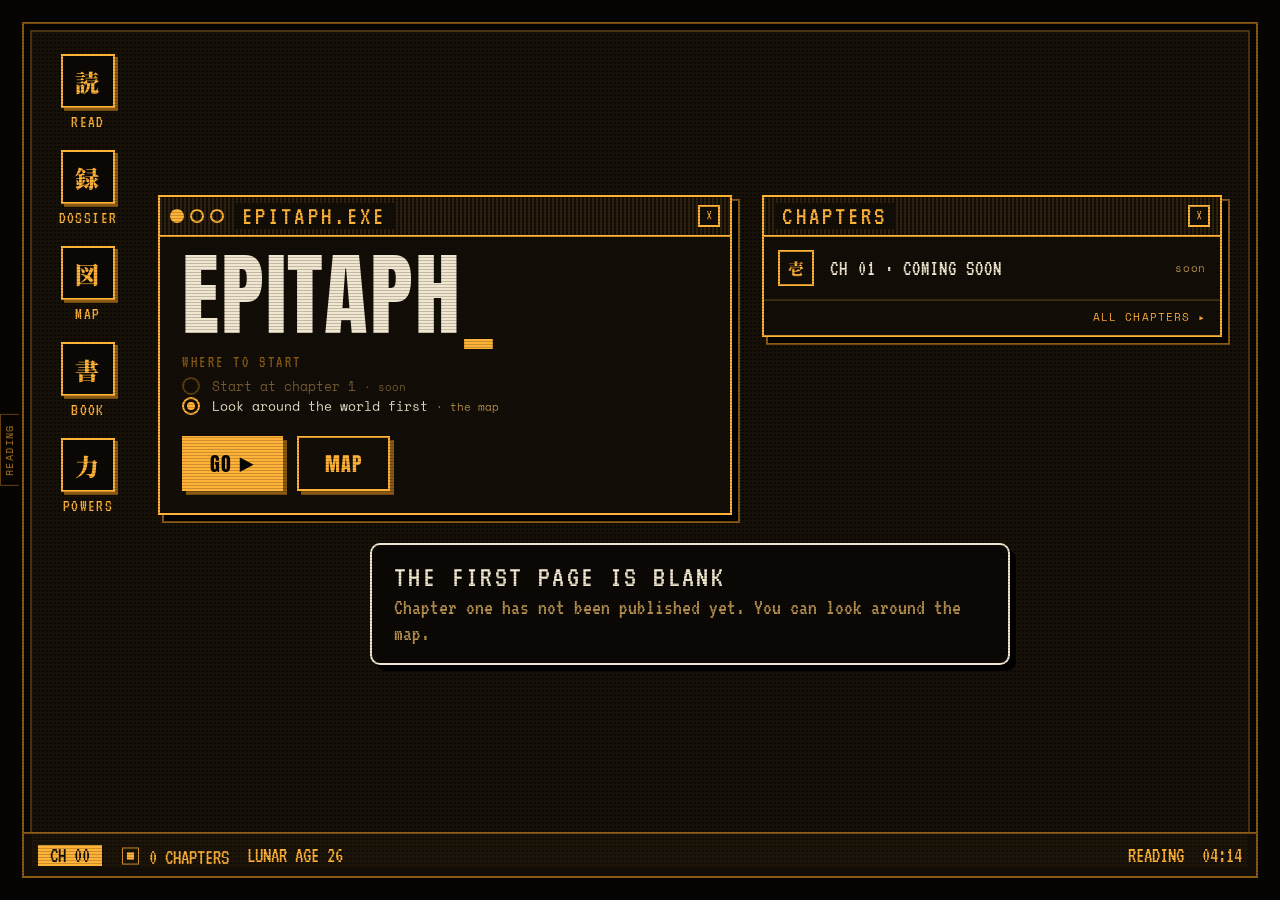
==== commit b0812cc5: "Front door: a desktop, from the author's references Icons for the doors, an EPITAPH.EXE window with " ====
--- a/index.html
+++ b/index.html
@@ -4,6 +4,14 @@
 <meta charset="UTF-8">
 <meta name="viewport" content="width=device-width, initial-scale=1.0">
 <title>Epitaph</title>
+<meta property="og:type" content="website">
+<meta property="og:site_name" content="Epitaph">
+<meta property="og:title" content="Epitaph">
+<meta property="og:description" content="Epitaph: a serial story, with a dossier, a map and an archive that only show what the chapters you have read reveal.">
+<meta property="og:image" content="https://blankslateimmortal.github.io/Epitaph/social.png">
+<meta name="twitter:card" content="summary_large_image">
+<meta name="theme-color" content="#080603">
+<link rel="icon" href="favicon.svg" type="image/svg+xml">
 <meta name="description" content="Epitaph: a serial story, with a dossier, a map and an archive that only show what the chapters you have read reveal.">
 <script>
   // Old links to the Dossier used the site's root (index.html?char=…, ?place=…, ?creature=…): send them on to dossier.html.
@@ -14,94 +22,128 @@
   })();
 </script>
 <link rel="preconnect" href="https://fonts.googleapis.com">
-<link href="https://fonts.googleapis.com/css2?family=Anton&family=Bebas+Neue&family=Noto+Serif+JP:wght@500;900&family=VT323&family=Space+Mono:wght@400;700&display=swap" rel="stylesheet">
+<link rel="preconnect" href="https://fonts.gstatic.com" crossorigin>
+<link href="https://fonts.googleapis.com/css2?family=Anton&family=Noto+Serif+JP:wght@500;900&family=VT323&family=Space+Mono:wght@400;700&family=Source+Serif+4&display=swap" rel="stylesheet">
 <link rel="stylesheet" href="assets/epitaph-theme.css?v=33">
 <style>
-  /* The front door (docs/plans/publish-readonly.md 5.1, option C "chapter first", chosen 2026-11-23) */
+  /* The front door as a desktop (docs/plans/book-redesign.md Phase 2; the user's references "Homepage new2" (a 1-bit retro desktop) and
+     "Homepage new3" (a chunky UI kit), chosen 2026-11-23 over an editorial layout). Icons for the doors, windows for the story, a status bar. */
   *{ box-sizing:border-box; }
-  body{ margin:0; min-height:100vh; background:var(--ink); color:var(--bone); font-family:var(--f-mono); overflow-x:hidden; }
-  body::after{ content:''; position:fixed; inset:0; pointer-events:none; z-index:50; background:repeating-linear-gradient(0deg, rgba(0,0,0,.22) 0 1px, transparent 1px 3px); }
+  html, body{ margin:0; min-height:100%; background:#070503; color:var(--bone); font-family:var(--f-mono); }
+  body{ min-height:100vh; padding:22px; display:flex; }
+  body::after{ content:''; position:fixed; inset:0; pointer-events:none; z-index:50; background:repeating-linear-gradient(0deg, rgba(0,0,0,.2) 0 1px, transparent 1px 3px); }
   a{ color:inherit; text-decoration:none; }
-  .fd-top{ display:flex; justify-content:space-between; align-items:center; gap:16px; flex-wrap:wrap; padding:20px 48px; border-bottom:1px solid var(--line); }
-  .fd-brand{ font-family:var(--f-display); font-size:30px; color:var(--amber); letter-spacing:.06em; }
-  .fd-nav{ display:flex; flex-wrap:wrap; gap:8px; }
-  .fd-nav .slant-btn{ font-size:12px; padding:7px 14px; }
+  .fd-skip{ position:absolute; left:-999px; top:0; background:var(--amber); color:#080603; padding:8px 12px; z-index:100; font:12px var(--f-mono); }
+  .fd-skip:focus{ left:8px; top:8px; }
   html:not(.is-author) .author-only{ display:none !important; }
 
-  .fd-hero{ display:grid; grid-template-columns:auto 1fr auto; gap:44px; align-items:center; padding:70px 48px 50px; }
-  .fd-num{ font-family:var(--f-display); font-size:clamp(120px, 18vw, 260px); line-height:.8; color:transparent; -webkit-text-stroke:2px var(--amber); opacity:.9; }
-  .fd-kicker{ font-family:var(--f-crt); color:var(--amber-dim); font-size:22px; letter-spacing:.04em; }
-  .fd-kicker b{ color:var(--amber); font-weight:400; }
-  .fd-hero h1{ font-family:var(--f-display); font-weight:400; font-size:clamp(44px, 6.4vw, 84px); margin:6px 0 16px; line-height:.92; color:var(--bone); letter-spacing:.01em; }
-  .fd-arc{ font-family:var(--f-crt); color:var(--dust); font-size:20px; margin:-6px 0 14px; }
-  .fd-pitch{ max-width:60ch; color:var(--dust); line-height:1.6; font-size:15px; border-left:2px dashed var(--amber-dim); padding-left:14px; margin:0; }
-  .fd-pitch.fd-todo{ border-color:var(--ember); color:var(--ember); }
-  .fd-cta{ display:flex; flex-wrap:wrap; gap:12px; margin-top:26px; }
-  .fd-cta .slant-btn{ font-size:16px; padding:14px 26px; }
-  .fd-jp{ font-family:var(--f-jp); writing-mode:vertical-rl; color:var(--amber-dim); font-size:24px; letter-spacing:.4em; }
-
-  .fd-strip{ display:grid; grid-template-columns:repeat(4, 1fr); border-top:1px solid var(--line); margin:0 48px; }
-  .fd-strip a{ padding:20px 16px 22px 4px; border-right:1px solid var(--line); transition:background .2s; }
-  .fd-strip a:last-child{ border-right:0; }
-  .fd-strip a:hover, .fd-strip a:focus-visible{ background:var(--amber-ghost); outline:none; }
-  .fd-strip b{ display:block; font-family:var(--f-display); font-weight:400; font-size:24px; color:var(--amber); letter-spacing:.04em; }
-  .fd-strip span{ color:var(--dust); font-size:12px; }
-  .fd-foot{ display:flex; gap:28px; flex-wrap:wrap; padding:26px 48px 40px; font-family:var(--f-crt); color:var(--amber-dim); font-size:18px; }
-
-  @media (max-width: 820px){
-    .fd-top{ padding:16px 20px; }
-    .fd-hero{ grid-template-columns:1fr; gap:10px; padding:36px 20px 30px; }
-    .fd-num{ font-size:110px; }
-    .fd-jp{ display:none; }
-    .fd-strip{ grid-template-columns:1fr 1fr; margin:0 20px; }
-    .fd-strip a:nth-child(2){ border-right:0; }
-    .fd-strip a:nth-child(-n+2){ border-bottom:1px solid var(--line); }
-    .fd-foot{ padding:22px 20px 32px; }
-  }
-  @media (prefers-reduced-motion: reduce){ .fd-strip a{ transition:none; } }
+  .desk{ position:relative; flex:1; display:grid; grid-template-columns:auto minmax(0, 1fr); grid-template-rows:1fr auto; gap:0; min-height:calc(100vh - 44px);
+    border:2px solid var(--amber-dim); background:#0b0805; box-shadow:inset 0 0 0 6px #070503, inset 0 0 0 8px rgba(255,178,56,.25); }
+  .desk::before{ content:''; position:absolute; inset:8px; pointer-events:none; background:conic-gradient(from 90deg at 2px 2px, transparent 25%, rgba(255,178,56,.05) 0) 0 0 / 4px 4px; }
+  /* the icons: the doors */
+  .fd-nav{ position:relative; display:flex; flex-direction:column; gap:20px; padding:30px 22px; }
+  .fd-ic{ display:grid; justify-items:center; gap:5px; width:84px; font:400 17px var(--f-crt); letter-spacing:.08em; color:var(--amber); text-transform:uppercase; }
+  .fd-ic i{ width:54px; height:54px; display:grid; place-items:center; border:2px solid var(--amber); background:#0b0805; box-shadow:3px 3px 0 var(--amber-dim);
+    font:900 24px 'Noto Serif JP', serif; font-style:normal; transition:transform .12s, box-shadow .12s, background .12s; }
+  .fd-ic:hover i, .fd-ic:focus-visible i{ background:var(--amber); color:var(--ink); transform:translate(-1px, -1px); box-shadow:4px 4px 0 var(--amber-dim); }
+  .fd-ic:focus-visible{ outline:none; } .fd-ic:focus-visible span{ text-decoration:underline; }
+  /* the windows */
+  .fd-main{ position:relative; display:grid; grid-template-columns:minmax(0, 1.25fr) minmax(0, 1fr); grid-template-rows:auto auto; gap:28px 30px; padding:30px 34px 26px 6px; align-content:center; align-items:start; max-width:1320px; }
+  .win{ position:relative; background:#120d07; border:2px solid var(--amber); box-shadow:6px 6px 0 #000, 6px 6px 0 2px var(--amber-dim); min-width:0; }
+  .win-tb{ display:flex; align-items:center; gap:10px; padding:6px 10px; border-bottom:2px solid var(--amber); background:repeating-linear-gradient(90deg, rgba(255,178,56,.12) 0 2px, transparent 2px 4px); }
+  .win-tb h2{ margin:0; font:400 26px/1 var(--f-crt); letter-spacing:.12em; color:var(--amber); background:#120d07; padding:0 8px; }
+  .win-tb .sp{ flex:1; }
+  .dots{ display:flex; gap:6px; } .dots i{ width:14px; height:14px; border:2px solid var(--amber); border-radius:50%; } .dots i:first-child{ background:var(--amber); }
+  .win-x{ width:22px; height:22px; display:grid; place-items:center; border:2px solid var(--amber); font:16px/1 var(--f-crt); color:var(--amber); background:#120d07; }
+  .win-body{ padding:18px 22px 22px; }
+  .fd-hero h1{ margin:0; font:400 clamp(56px, 7vw, 96px)/.9 Anton, sans-serif; letter-spacing:.02em; color:var(--bone); }
+  .fd-hero h1:focus{ outline:none; }
+  .fd-hero h1 .cur{ color:var(--amber); animation:fdBlink 1.1s steps(1) infinite; }
+  @keyframes fdBlink{ 50%{ opacity:0; } }
+  .fd-pitch{ margin:12px 0 0; max-width:52ch; font:15px/1.6 'Source Serif 4', serif; color:var(--dust); }
+  .fd-pitch.todo{ color:#e0907c; }
+  fieldset.fd-opts{ border:0; padding:0; margin:18px 0 20px; display:grid; gap:10px; }
+  .fd-opts legend{ font:400 16px var(--f-crt); letter-spacing:.16em; color:var(--amber-dim); margin-bottom:6px; padding:0; }
+  .fd-opt{ display:flex; align-items:center; gap:12px; font:13px var(--f-mono); color:var(--bone); cursor:pointer; }
+  .fd-opt input{ appearance:none; width:18px; height:18px; margin:0; border:2px solid var(--amber); border-radius:50%; display:grid; place-items:center; cursor:pointer; flex:none; }
+  .fd-opt input:checked::after{ content:''; width:8px; height:8px; border-radius:50%; background:var(--amber); }
+  .fd-opt input:focus-visible{ outline:2px solid var(--amber-hi); outline-offset:2px; }
+  .fd-opt input:disabled{ border-color:var(--amber-dim); cursor:default; } .fd-opt:has(input:disabled){ color:var(--dust); opacity:.6; cursor:default; }
+  .fd-opt small{ color:var(--dust); }
+  .fd-btns{ display:flex; flex-wrap:wrap; gap:14px; }
+  .fd-b{ font:400 20px Anton, sans-serif; letter-spacing:.06em; padding:10px 26px; border:2px solid var(--amber); color:var(--amber); background:#120d07; box-shadow:4px 4px 0 var(--amber-dim); cursor:pointer; transition:transform .1s, box-shadow .1s; }
+  .fd-b.p{ background:var(--amber); color:var(--ink); }
+  .fd-b:hover, .fd-b:focus-visible{ transform:translate(-1px, -1px); box-shadow:5px 5px 0 var(--amber-dim); outline:none; }
+  .fd-b:active{ transform:translate(3px, 3px); box-shadow:1px 1px 0 var(--amber-dim); }
+  /* the chapters window */
+  .fd-list{ list-style:none; margin:0; padding:4px 0; }
+  .fd-list a, .fd-list .soon{ display:grid; grid-template-columns:40px 1fr auto; gap:12px; align-items:center; padding:9px 14px; border-bottom:2px solid rgba(255,178,56,.2); font:400 21px/1.1 var(--f-crt); letter-spacing:.05em; color:var(--bone); }
+  .fd-list li:last-child a, .fd-list li:last-child .soon{ border-bottom:0; }
+  .fd-list i{ width:36px; height:36px; display:grid; place-items:center; border:2px solid var(--amber); font:900 16px 'Noto Serif JP', serif; font-style:normal; color:var(--amber); }
+  .fd-list small{ font:11px var(--f-mono); color:var(--dust); letter-spacing:.06em; }
+  .fd-list a:hover, .fd-list a:focus-visible{ background:rgba(255,178,56,.12); outline:none; }
+  .fd-list a.next{ background:rgba(255,178,56,.1); }
+  .fd-list .tag{ background:var(--amber); color:var(--ink); font:400 14px var(--f-crt); padding:0 6px; letter-spacing:.08em; }
+  .fd-all{ display:block; padding:8px 14px 10px; font:11px var(--f-mono); letter-spacing:.1em; color:var(--amber); text-align:right; border-top:2px solid rgba(255,178,56,.2); }
+  .fd-all:hover, .fd-all:focus-visible{ color:var(--amber-hi); outline:none; text-decoration:underline; }
+  /* the dialog */
+  .fd-dlg{ grid-column:1 / -1; justify-self:center; align-self:start; width:min(640px, 100%); background:#0b0805; border:2px solid var(--bone); border-radius:10px; padding:16px 22px; box-shadow:6px 6px 0 #000; }
+  .fd-dlg b{ display:block; font:400 30px/1.1 var(--f-crt); letter-spacing:.08em; color:var(--bone); font-weight:400; }
+  .fd-dlg span{ font:400 22px/1.2 var(--f-crt); color:var(--dust); }
+  /* the status bar */
+  .fd-status{ grid-column:1 / -1; display:flex; flex-wrap:wrap; align-items:center; gap:6px 18px; padding:6px 14px; border-top:2px solid var(--amber-dim); background:#120d07; font:400 21px var(--f-crt); color:var(--amber); }
+  .fd-status .pill{ background:var(--amber); color:var(--ink); padding:0 12px; }
+  .fd-status .sp{ flex:1; }
+  @media (max-width: 900px){
+    body{ padding:10px; }
+    .desk{ grid-template-columns:1fr; min-height:calc(100vh - 20px); }
+    .fd-nav{ flex-direction:row; flex-wrap:wrap; justify-content:center; gap:12px; padding:18px 10px 4px; }
+    .fd-ic{ width:62px; font-size:14px; } .fd-ic i{ width:44px; height:44px; font-size:20px; }
+    .fd-main{ grid-template-columns:1fr; padding:16px 16px 20px; gap:22px; }
+  }
+  @media (prefers-reduced-motion: reduce){ .fd-hero h1 .cur{ animation:none; } .fd-ic i, .fd-b{ transition:none; } }
 </style>
-<script src="assets/epitaph-mode.js?v=5"></script>
+<script src="assets/epitaph-mode.js?v=6"></script>
 </head>
 <body>
-<header class="fd-top">
-  <a class="fd-brand" href="index.html" aria-label="Epitaph, home">EPITAPH</a>
+<a class="fd-skip" href="#fdTitle">Skip to content</a>
+<div class="desk">
   <nav class="fd-nav" aria-label="Site">
-    <a class="slant-btn" href="read.html">Read</a>
-    <a class="slant-btn" href="dossier.html">Dossier</a>
-    <a class="slant-btn" href="atlas-3d.html">Map</a>
-    <a class="slant-btn" href="dossier.html?book=1">Book</a>
-    <a class="slant-btn" href="powers.html">Powers</a>
-    <a class="slant-btn author-only" href="muses.html">Muses</a>
+    <a class="fd-ic" href="read.html"><i aria-hidden="true">読</i><span>Read</span></a>
+    <a class="fd-ic" href="dossier.html"><i aria-hidden="true">録</i><span>Dossier</span></a>
+    <a class="fd-ic" href="atlas-3d.html"><i aria-hidden="true">図</i><span>Map</span></a>
+    <a class="fd-ic" href="dossier.html?book=1"><i aria-hidden="true">書</i><span>Book</span></a>
+    <a class="fd-ic" href="powers.html"><i aria-hidden="true">力</i><span>Powers</span></a>
+    <a class="fd-ic author-only" href="muses.html"><i aria-hidden="true">霊</i><span>Muses</span></a>
   </nav>
-</header>
-
-<main>
-  <section class="fd-hero" aria-labelledby="fdTitle">
-    <div class="fd-num" id="fdNum" aria-hidden="true">01</div>
-    <div>
-      <div class="fd-kicker" id="fdKicker">CHAPTER 1 · <b>COMING SOON</b></div>
-      <h1 id="fdTitle">Coming soon</h1>
-      <div class="fd-arc" id="fdArc" hidden></div>
-      <p class="fd-pitch" id="fdPitch" hidden></p>
-      <div class="fd-cta" id="fdCta">
-        <a class="slant-btn primary" href="atlas-3d.html">Open the map</a>
+
+  <main class="fd-main">
+    <section class="win fd-hero" aria-labelledby="fdTitle">
+      <div class="win-tb"><span class="dots" aria-hidden="true"><i></i><i></i><i></i></span><h2 aria-hidden="true">EPITAPH.EXE</h2><span class="sp"></span><span class="win-x" aria-hidden="true">×</span></div>
+      <div class="win-body">
+        <h1 id="fdTitle" tabindex="-1">EPITAPH<span class="cur" aria-hidden="true">_</span></h1>
+        <p class="fd-pitch" id="fdPitch" hidden></p>
+        <div id="fdGo">
+          <fieldset class="fd-opts"><legend>WHERE TO START</legend><div id="fdOpts"></div></fieldset>
+          <div class="fd-btns"><button type="button" class="fd-b p" id="fdGoBtn">GO ▶</button><a class="fd-b" href="atlas-3d.html">MAP</a></div>
+        </div>
       </div>
-    </div>
-    <span class="fd-jp" id="fdJp" lang="ja" aria-hidden="true">第一章</span>
-  </section>
-
-  <nav class="fd-strip" aria-label="Explore">
-    <a href="dossier.html"><b>Dossier</b><span>Who you've met, as of your chapter</span></a>
-    <a href="atlas-3d.html"><b>Map</b><span>The world, and the places the story reaches</span></a>
-    <a href="dossier.html?book=1"><b>Book</b><span>Items · skills · sites · creatures</span></a>
-    <a href="powers.html"><b>Powers</b><span>How power works</span></a>
-  </nav>
-</main>
-
-<footer class="fd-foot">
-  <span id="fdThrough">NOTHING PUBLISHED YET</span>
-  <span>LUNAR AGE <b id="fdLunar" style="font-weight:400">—</b></span>
-</footer>
+    </section>
+
+    <section class="win" aria-labelledby="fdChTitle">
+      <div class="win-tb"><h2 id="fdChTitle">CHAPTERS</h2><span class="sp"></span><span class="win-x" aria-hidden="true">×</span></div>
+      <ul class="fd-list" id="fdList"><li><span class="soon"><i aria-hidden="true">壱</i><span>CH 01 · COMING SOON</span><small>soon</small></span></li></ul>
+      <a class="fd-all" href="read.html">ALL CHAPTERS ▸</a>
+    </section>
+
+    <div class="fd-dlg" role="status" id="fdDlg"><b>THE FIRST PAGE IS BLANK</b><span>Chapter one has not been published yet. You can look around the map.</span></div>
+  </main>
+
+  <footer class="fd-status">
+    <span class="pill" id="fdPill">CH 00</span><span id="fdCount">▣ 0 CHAPTERS</span><span>LUNAR AGE <span id="fdLunar">—</span></span>
+    <span class="sp"></span><span id="fdMode">READING</span><span id="fdClock" aria-label="Local time">--:--</span>
+  </footer>
+</div>
 
 <script>
 (function () {
@@ -113,7 +155,9 @@
   const esc = s => String(s == null ? '' : s).replace(/[&<>"]/g, c => ({ '&': '&amp;', '<': '&lt;', '>': '&gt;', '"': '&quot;' }[c]));
   const pad2 = n => String(n).padStart(2, '0');
   const KANJI = ['', '一', '二', '三', '四', '五', '六', '七', '八', '九'];
-  function kanji(n) {            // 1..999 as kanji numerals: 1 一, 10 十, 21 二十一, 105 百五
+  const FORMAL = ['', '壱', '弐', '参'];      // the formal numerals for 1-3, as on a ledger
+  function kanji(n) {
+    if (n >= 1 && n <= 3) return FORMAL[n];
     if (!(n > 0 && n < 1000)) return String(n);
     const h = Math.floor(n / 100), t = Math.floor(n % 100 / 10), o = n % 10;
     return (h ? (h > 1 ? KANJI[h] : '') + '百' : '') + (t ? (t > 1 ? KANJI[t] : '') + '十' : '') + KANJI[o];
@@ -123,31 +167,47 @@
   // the pitch
   const pitch = $('fdPitch');
   if (PITCH.trim()) { pitch.textContent = PITCH.trim(); pitch.hidden = false; }
-  else if (isAuthor()) { pitch.innerHTML = '<b>Your pitch is empty.</b> Write it in <code>index.html</code> (the <code>PITCH</code> line). Readers see nothing here until you do.'; pitch.classList.add('fd-todo'); pitch.hidden = false; }
-
-  // lunar age today (as in the Dossier's hero)
+  else if (isAuthor()) { pitch.innerHTML = '<b>Your pitch is empty.</b> Write it in <code>index.html</code> (the <code>PITCH</code> line). Readers see nothing here until you do.'; pitch.classList.add('todo'); pitch.hidden = false; }
+
+  // the status bar: lunar age, who is reading, the clock
   const synodic = 29.530588853, ref = Date.UTC(2000, 0, 6, 18, 14), days = (Date.now() - ref) / 86400000;
   $('fdLunar').textContent = Math.floor(((days % synodic) + synodic) % synodic);
-
-  function show(ch, kicker, ctaLabel, total) {
-    $('fdNum').textContent = pad2(ch.chapter);
-    $('fdJp').textContent = '第' + kanji(ch.chapter) + '章';
-    $('fdKicker').innerHTML = kicker;
-    $('fdTitle').textContent = ch.title || 'Chapter ' + ch.chapter;
-    if (ch.arc) { $('fdArc').textContent = ch.arc; $('fdArc').hidden = false; }
-    $('fdCta').innerHTML = `<a class="slant-btn primary" href="read.html#ch-${ch.chapter}">▶ ${esc(ctaLabel)}</a><a class="slant-btn" href="atlas-3d.html">Open the map</a>`;
-    $('fdThrough').textContent = `${total} CHAPTER${total === 1 ? '' : 'S'} PUBLISHED`;
-  }
-
+  $('fdMode').textContent = isAuthor() ? 'AUTHOR' : 'READING';
+  const tick = () => { const d = new Date(); $('fdClock').textContent = pad2(d.getHours()) + ':' + pad2(d.getMinutes()); };
+  tick(); setInterval(tick, 20000);
+
+  // where to start: the choices follow what is published and where this reader stopped
+  function options(chs, last) {
+    const newest = chs[chs.length - 1], next = Number.isInteger(last) ? chs.find(c => c.chapter > last) : null;
+    const o = [];
+    o.push({ v: 'start', label: 'Start at chapter 1', sub: chs.length ? (chs[0].title || '') : 'soon', href: chs.length ? 'read.html#ch-' + chs[0].chapter : '', off: !chs.length });
+    if (Number.isInteger(last) && chs.length) o.push({ v: 'continue', label: next ? 'Continue where I stopped' : 'Read the last one again', sub: 'chapter ' + (next ? next.chapter : newest.chapter), href: 'read.html#ch-' + (next ? next.chapter : newest.chapter) });
+    if (chs.length > 1) o.push({ v: 'latest', label: 'The latest chapter', sub: 'chapter ' + newest.chapter, href: 'read.html#ch-' + newest.chapter });
+    o.push({ v: 'map', label: 'Look around the world first', sub: 'the map', href: 'atlas-3d.html' });
+    const pick = o.find(x => x.v === 'continue') || o.find(x => !x.off) || o[o.length - 1];
+    return { o, pick };
+  }
+  function draw(chs) {
+    let last = null; try { last = parseInt(localStorage.getItem('epitaph-reader-last'), 10); } catch (e) { /* no storage */ }
+    if (!Number.isInteger(last)) last = null;
+    const { o, pick } = options(chs, last);
+    $('fdOpts').innerHTML = o.map(x => `<label class="fd-opt"><input type="radio" name="fdStart" value="${x.v}" data-href="${esc(x.href)}"${x === pick ? ' checked' : ''}${x.off ? ' disabled' : ''}> <span>${esc(x.label)}${x.sub ? ` <small>· ${esc(x.sub)}</small>` : ''}</span></label>`).join('');
+    $('fdGoBtn').onclick = () => { const c = document.querySelector('input[name=fdStart]:checked'); if (c && c.dataset.href) location.href = c.dataset.href; };
+    $('fdPill').textContent = 'CH ' + pad2(chs.length ? chs[chs.length - 1].chapter : 0);
+    $('fdCount').textContent = '▣ ' + chs.length + ' CHAPTER' + (chs.length === 1 ? '' : 'S');
+    if (!chs.length) return;
+    const nextUnread = last != null ? chs.find(c => c.chapter > last) : chs[0];
+    const shown = chs.slice(-5).reverse();
+    $('fdList').innerHTML = shown.map(c => `<li><a href="read.html#ch-${c.chapter}"${nextUnread && c.chapter === nextUnread.chapter ? ' class="next"' : ''}><i aria-hidden="true">${esc(kanji(c.chapter))}</i><span>CH ${pad2(c.chapter)} · ${esc((c.title || 'Untitled').toUpperCase())}</span>${nextUnread && c.chapter === nextUnread.chapter ? '<span class="tag">NEXT</span>' : `<small>${c.arc ? esc(c.arc) : ''}</small>`}</a></li>`).join('');
+    const newest = chs[chs.length - 1];
+    $('fdDlg').innerHTML = nextUnread
+      ? `<b>${last == null ? 'START HERE' : 'WELCOME BACK'}</b><span>${last == null ? 'Chapter ' + nextUnread.chapter + ', “' + esc(nextUnread.title || 'Untitled') + '”, is the first page.' : 'Chapter ' + nextUnread.chapter + ', “' + esc(nextUnread.title || 'Untitled') + '”, is waiting.'}</span>`
+      : `<b>YOU ARE UP TO DATE</b><span>Chapter ${newest.chapter}, “${esc(newest.title || 'Untitled')}”, is the latest. The next one is coming.</span>`;
+  }
+  draw([]);
   fetch('chapters/index.json', { cache: 'no-cache' }).then(r => r.ok ? r.json() : []).catch(() => []).then(list => {
     const chs = (Array.isArray(list) ? list : []).filter(c => c && Number.isInteger(c.chapter)).sort((a, b) => a.chapter - b.chapter);
-    if (!chs.length) return;                              // the coming-soon page, as written above
-    let last = null; try { last = parseInt(localStorage.getItem('epitaph-reader-last'), 10); } catch (e) { /* no storage */ }
-    const newest = chs[chs.length - 1];
-    if (!Number.isInteger(last)) return show(chs[0], 'START HERE · <b>CHAPTER ' + chs[0].chapter + '</b>', 'Start reading', chs.length);
-    const next = chs.find(c => c.chapter > last);
-    if (next) return show(next, 'CONTINUE · <b>CHAPTER ' + next.chapter + '</b>', 'Continue reading', chs.length);
-    show(newest, 'LATEST · <b>CHAPTER ' + newest.chapter + '</b> · NEXT ONE SOON', 'Read it again', chs.length);
+    draw(chs);
   });
 })();
 </script>
